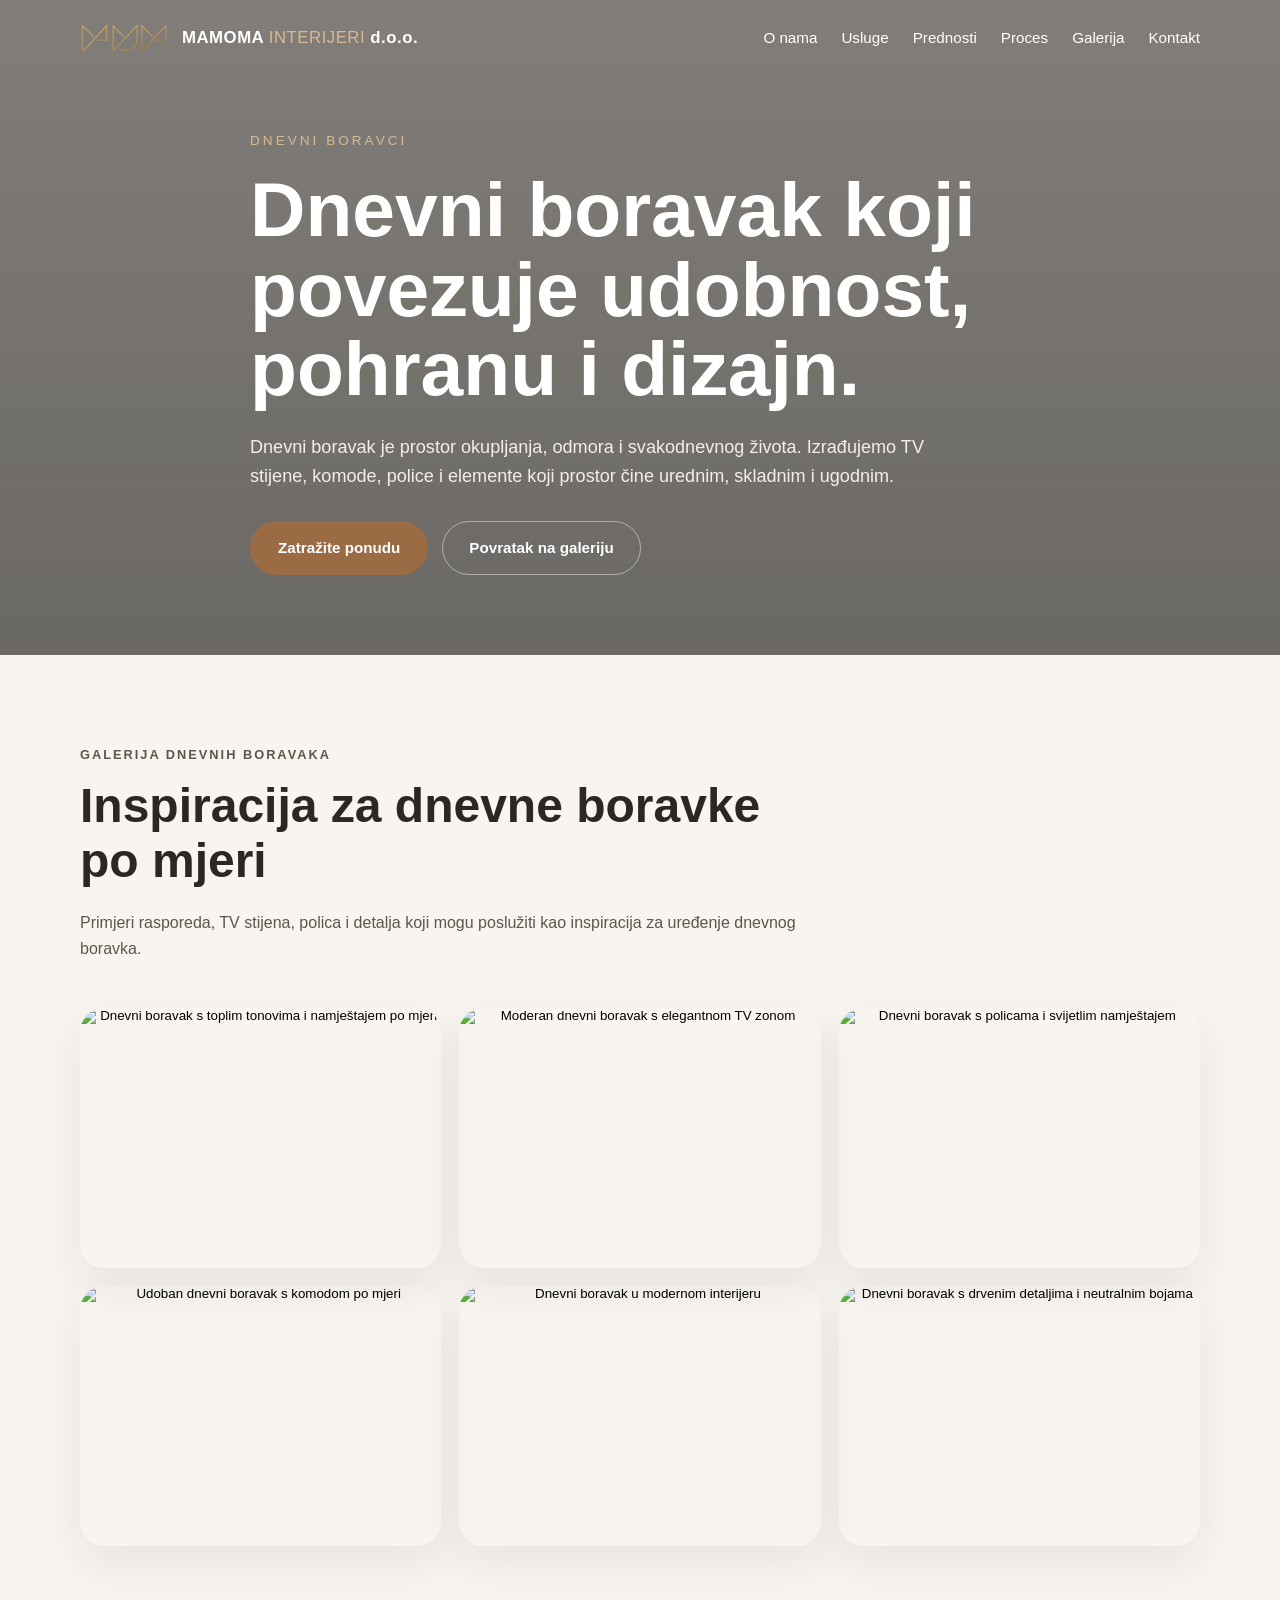
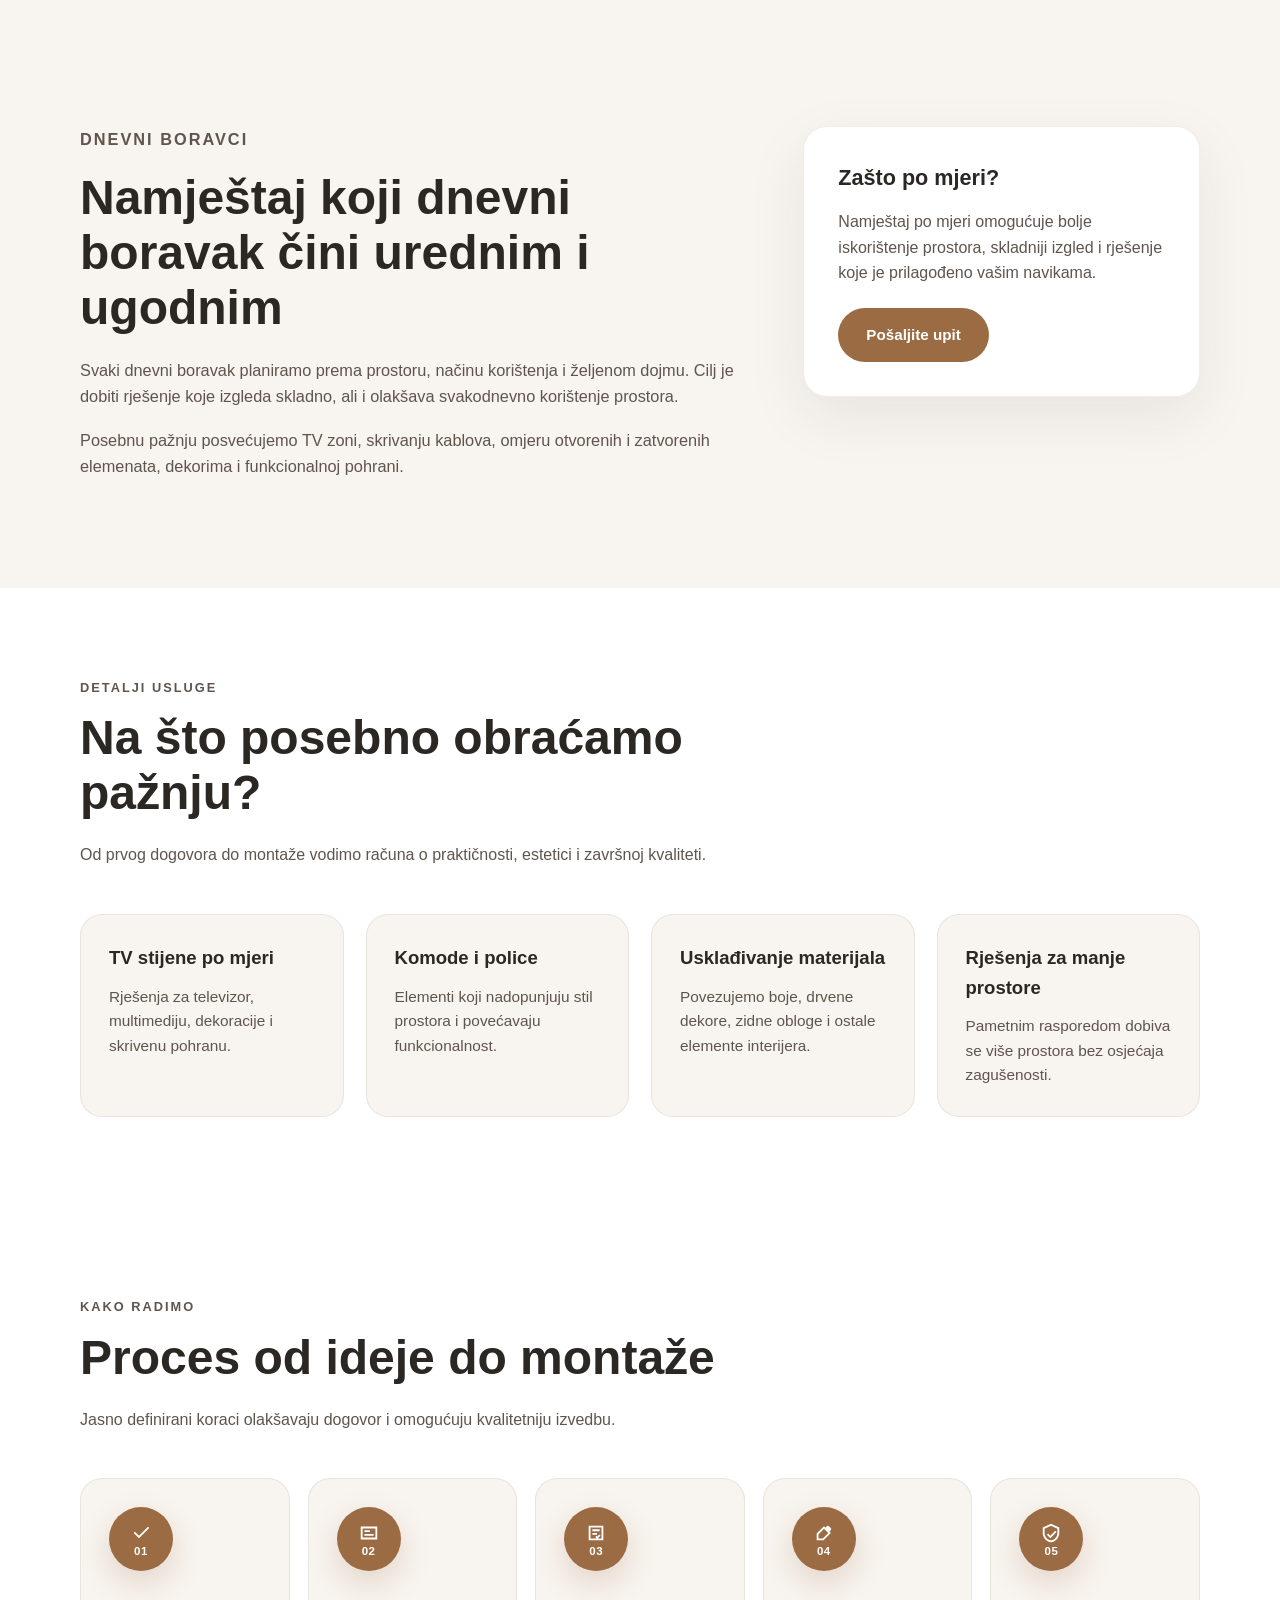
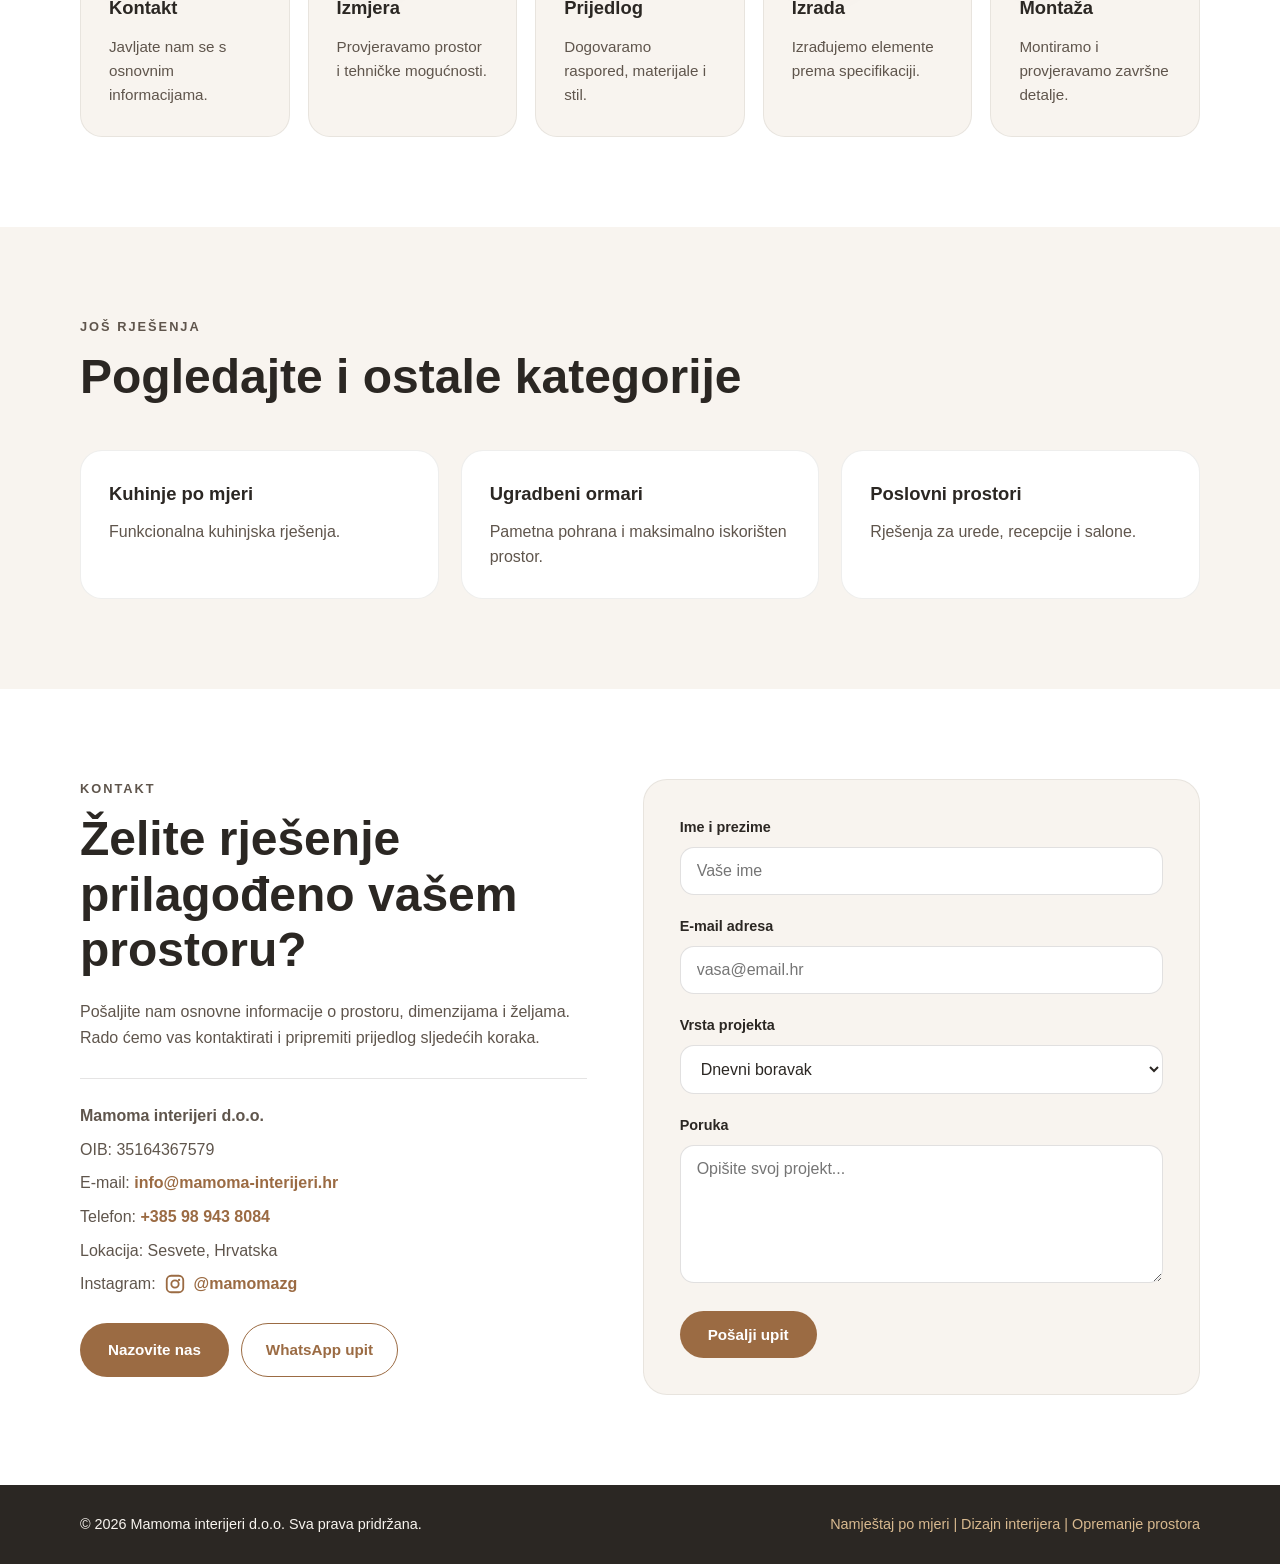
==== dnevni-boravci.html @ 80485657 "Add files via upload" ====
<!DOCTYPE html>
<html lang="hr">
<head>
    <meta charset="UTF-8">

    <!-- Responzivnost za mobitele, tablete i računala -->
    <meta name="viewport" content="width=device-width, initial-scale=1.0">

    <!-- Osnovni SEO -->
    <title>Dnevni boravci po mjeri | Mamoma interijeri d.o.o.</title>
    <meta name="description" content="TV stijene, komode, police i namještaj za dnevne boravke po mjeri. Funkcionalna i elegantna rješenja za dom.">
    <meta name="author" content="Mamoma interijeri d.o.o.">
    <meta name="robots" content="index, follow, max-image-preview:large">
    <meta name="theme-color" content="#2b2723">

    <!-- Canonical URL - zamijeni pravom domenom kada stranica bude online -->
    <link rel="canonical" href="https://www.mamoma-interijeri.hr/dnevni-boravci.html">

    <!-- Open Graph -->
    <meta property="og:locale" content="hr_HR">
    <meta property="og:type" content="website">
    <meta property="og:title" content="Dnevni boravci po mjeri | Mamoma interijeri d.o.o.">
    <meta property="og:description" content="TV stijene, komode, police i namještaj za dnevne boravke po mjeri. Funkcionalna i elegantna rješenja za dom.">
    <meta property="og:url" content="https://www.mamoma-interijeri.hr/dnevni-boravci.html">
    <meta property="og:site_name" content="Mamoma interijeri d.o.o.">
    <meta property="og:image" content="https://www.mamoma-interijeri.hr/images/mamoma-og-image.jpg">

    <!-- Twitter/X kartica -->
    <meta name="twitter:card" content="summary_large_image">
    <meta name="twitter:title" content="Dnevni boravci po mjeri | Mamoma interijeri d.o.o.">
    <meta name="twitter:description" content="TV stijene, komode, police i namještaj za dnevne boravke po mjeri. Funkcionalna i elegantna rješenja za dom.">
    <meta name="twitter:image" content="https://www.mamoma-interijeri.hr/images/mamoma-og-image.jpg">

    <!-- Ikone -->
    <link rel="icon" href="images/favicon.ico?v=3" sizes="any">
    <link rel="icon" type="image/png" sizes="32x32" href="images/favicon-32x32.png?v=3">
    <link rel="icon" type="image/png" sizes="16x16" href="images/favicon-16x16.png?v=3">
    <link rel="apple-touch-icon" sizes="180x180" href="images/apple-touch-icon.png?v=3">

    <!-- CSS -->
    <link rel="stylesheet" href="css/styles.css">

    <!-- Strukturirani podaci -->
    <script type="application/ld+json">
    {
        "@context": "https://schema.org",
        "@type": "HomeAndConstructionBusiness",
        "name": "Mamoma interijeri d.o.o.",
        "url": "https://www.mamoma-interijeri.hr/",
        "email": "info@mamoma-interijeri.hr",
        "telephone": "+385989438084",
        "sameAs": [
            "https://www.instagram.com/mamomazg/"
        ]
    }
    </script>
</head>

<body>

    <!-- HEADER / NAVIGACIJA -->
    <header class="site-header">
        <div class="container header-container">

            <!-- Logo tvrtke -->
            <a href="index.html" class="logo" aria-label="Mamoma interijeri d.o.o. - početna stranica">
                <img src="images/mamoma-symbol.png" alt="" class="logo-symbol">

                <span class="logo-text">
                    MAMOMA <strong>INTERIJERI</strong> <span class="logo-company-type">d.o.o.</span>
                </span>
            </a>

            <!-- Gumb za mobilni meni -->
            <button class="menu-toggle" type="button" aria-label="Otvori navigacijski meni" aria-expanded="false">
                <span></span>
                <span></span>
                <span></span>
            </button>

            <!-- Glavna navigacija -->
            <nav class="main-nav" aria-label="Glavna navigacija">
                <ul>
                    <li><a href="index.html#o-nama">O nama</a></li>
                    <li><a href="index.html#usluge">Usluge</a></li>
                    <li><a href="index.html#prednosti">Prednosti</a></li>
                    <li><a href="index.html#proces">Proces</a></li>
                    <li><a href="index.html#galerija">Galerija</a></li>
                    <li><a href="index.html#kontakt">Kontakt</a></li>
                </ul>

                <a href="index.html#kontakt" class="mobile-menu-cta">Zatražite ponudu</a>
            </nav>

        </div>
    </header>

    <!-- GLAVNI SADRŽAJ -->
    <main>

        <!-- HERO PODSTRANICE -->
        <section class="subpage-hero" style="--subpage-image: url('https://images.unsplash.com/photo-1600210492486-724fe5c67fb0?auto=format&fit=crop&w=1600&q=80');">
            <div class="container subpage-hero-content">
                <p class="hero-subtitle">Dnevni boravci</p>

                <h1>Dnevni boravak koji povezuje udobnost, pohranu i dizajn.</h1>

                <p>
                    Dnevni boravak je prostor okupljanja, odmora i svakodnevnog života. Izrađujemo TV stijene, komode, police i elemente koji prostor čine urednim, skladnim i ugodnim.
                </p>

                <div class="hero-actions">
                    <a href="#kontakt" class="btn-primary">Zatražite ponudu</a>
                    <a href="index.html#galerija" class="btn-secondary">Povratak na galeriju</a>
                </div>
            </div>
        </section>

        <!-- GALERIJA -->
        <section class="project-gallery section-padding">
            <div class="container">

                <div class="section-heading">
                    <p class="section-label">Galerija dnevnih boravaka</p>

                    <h2>Inspiracija za dnevne boravke po mjeri</h2>

                    <p>
                        Primjeri rasporeda, TV stijena, polica i detalja koji mogu poslužiti kao inspiracija za uređenje dnevnog boravka.
                    </p>
                </div>

                <div class="project-gallery-grid">

                    <button class="project-gallery-item" type="button" data-gallery-index="0" aria-label="Otvori sliku 1">
                        <img 
                            src="https://images.unsplash.com/photo-1600210492486-724fe5c67fb0?auto=format&fit=crop&w=900&q=80" 
                            alt="Dnevni boravak s toplim tonovima i namještajem po mjeri"
                            loading="lazy"
                        >
                    </button>
                    <button class="project-gallery-item" type="button" data-gallery-index="1" aria-label="Otvori sliku 2">
                        <img 
                            src="https://images.unsplash.com/photo-1616486338812-3dadae4b4ace?auto=format&fit=crop&w=900&q=80" 
                            alt="Moderan dnevni boravak s elegantnom TV zonom"
                            loading="lazy"
                        >
                    </button>
                    <button class="project-gallery-item" type="button" data-gallery-index="2" aria-label="Otvori sliku 3">
                        <img 
                            src="https://images.unsplash.com/photo-1618221195710-dd6b41faaea6?auto=format&fit=crop&w=900&q=80" 
                            alt="Dnevni boravak s policama i svijetlim namještajem"
                            loading="lazy"
                        >
                    </button>
                    <button class="project-gallery-item" type="button" data-gallery-index="3" aria-label="Otvori sliku 4">
                        <img 
                            src="https://images.unsplash.com/photo-1616137466211-f939a420be84?auto=format&fit=crop&w=900&q=80" 
                            alt="Udoban dnevni boravak s komodom po mjeri"
                            loading="lazy"
                        >
                    </button>
                    <button class="project-gallery-item" type="button" data-gallery-index="4" aria-label="Otvori sliku 5">
                        <img 
                            src="https://images.unsplash.com/photo-1600566753190-17f0baa2a6c3?auto=format&fit=crop&w=900&q=80" 
                            alt="Dnevni boravak u modernom interijeru"
                            loading="lazy"
                        >
                    </button>
                    <button class="project-gallery-item" type="button" data-gallery-index="5" aria-label="Otvori sliku 6">
                        <img 
                            src="https://images.unsplash.com/photo-1600607687920-4e2a09cf159d?auto=format&fit=crop&w=900&q=80" 
                            alt="Dnevni boravak s drvenim detaljima i neutralnim bojama"
                            loading="lazy"
                        >
                    </button>

                </div>

            </div>
        </section>

        <!-- LIGHTBOX ZA GALERIJU -->
        <div class="gallery-lightbox" aria-hidden="true">
            <button class="gallery-lightbox-close" type="button" aria-label="Zatvori galeriju">
                &times;
            </button>

            <button class="gallery-lightbox-nav gallery-lightbox-prev" type="button" aria-label="Prethodna slika">
                &#10094;
            </button>

            <div class="gallery-lightbox-content">
                <img src="" alt="" class="gallery-lightbox-image">
                <p class="gallery-lightbox-caption"></p>
            </div>

            <button class="gallery-lightbox-nav gallery-lightbox-next" type="button" aria-label="Sljedeća slika">
                &#10095;
            </button>
        </div>

        <!-- UVOD I GLAVNE PREDNOSTI -->
        <section class="subpage-content section-padding">
            <div class="container subpage-layout">

                <div class="subpage-main-text">
                    <p class="section-label">Dnevni boravci</p>

                    <h2>Namještaj koji dnevni boravak čini urednim i ugodnim</h2>

                    <p>
                        Svaki dnevni boravak planiramo prema prostoru, načinu korištenja i željenom dojmu. Cilj je dobiti rješenje koje izgleda skladno, ali i olakšava svakodnevno korištenje prostora.
                    </p>

                    <p>
                        Posebnu pažnju posvećujemo TV zoni, skrivanju kablova, omjeru otvorenih i zatvorenih elemenata, dekorima i funkcionalnoj pohrani.
                    </p>
                </div>

                <aside class="subpage-side-card">
                    <h3>Zašto po mjeri?</h3>

                    <p>
                        Namještaj po mjeri omogućuje bolje iskorištenje prostora,
                        skladniji izgled i rješenje koje je prilagođeno vašim navikama.
                    </p>

                    <a href="#kontakt" class="btn-primary">Pošaljite upit</a>
                </aside>

            </div>
        </section>

        <!-- DETALJI USLUGE -->
        <section class="subpage-features section-padding">
            <div class="container">

                <div class="section-heading">
                    <p class="section-label">Detalji usluge</p>

                    <h2>Na što posebno obraćamo pažnju?</h2>

                    <p>
                        Od prvog dogovora do montaže vodimo računa o praktičnosti,
                        estetici i završnoj kvaliteti.
                    </p>
                </div>

                <div class="subpage-feature-grid">

                    <article class="subpage-feature-card">
                        <h3>TV stijene po mjeri</h3>
                        <p>Rješenja za televizor, multimediju, dekoracije i skrivenu pohranu.</p>
                    </article>
                    <article class="subpage-feature-card">
                        <h3>Komode i police</h3>
                        <p>Elementi koji nadopunjuju stil prostora i povećavaju funkcionalnost.</p>
                    </article>
                    <article class="subpage-feature-card">
                        <h3>Usklađivanje materijala</h3>
                        <p>Povezujemo boje, drvene dekore, zidne obloge i ostale elemente interijera.</p>
                    </article>
                    <article class="subpage-feature-card">
                        <h3>Rješenja za manje prostore</h3>
                        <p>Pametnim rasporedom dobiva se više prostora bez osjećaja zagušenosti.</p>
                    </article>

                </div>

            </div>
        </section>


        <!-- PROCES -->
        <section class="process section-padding">
            <div class="container">

                <div class="section-heading">
                    <p class="section-label">Kako radimo</p>

                    <h2>Proces od ideje do montaže</h2>

                    <p>
                        Jasno definirani koraci olakšavaju dogovor i omogućuju
                        kvalitetniju izvedbu.
                    </p>
                </div>

                <div class="process-grid">

                    <article class="process-step">
                        <span class="process-number">
                            <svg class="process-icon" viewBox="0 0 24 24" aria-hidden="true">
                                <path d="M21 6.5 9.8 17.7 4 11.9l1.4-1.4 4.4 4.4L19.6 5.1 21 6.5Z"></path>
                            </svg>
                            <small>01</small>
                        </span>

                        <h3>Kontakt</h3>
                        <p>Javljate nam se s osnovnim informacijama.</p>
                    </article>

                    <article class="process-step">
                        <span class="process-number">
                            <svg class="process-icon" viewBox="0 0 24 24" aria-hidden="true">
                                <path d="M3 5h18v14H3V5Zm2 2v10h14V7H5Zm2 2h6v2H7V9Zm0 4h10v2H7v-2Z"></path>
                            </svg>
                            <small>02</small>
                        </span>

                        <h3>Izmjera</h3>
                        <p>Provjeravamo prostor i tehničke mogućnosti.</p>
                    </article>

                    <article class="process-step">
                        <span class="process-number">
                            <svg class="process-icon" viewBox="0 0 24 24" aria-hidden="true">
                                <path d="M4 4h16v16H4V4Zm2 2v12h12V6H6Zm2 2h8v2H8V8Zm0 4h5v2H8v-2Zm7.5 1.5 1.4 1.4-3.6 3.6-2.1-2.1 1.4-1.4.7.7 2.2-2.2Z"></path>
                            </svg>
                            <small>03</small>
                        </span>

                        <h3>Prijedlog</h3>
                        <p>Dogovaramo raspored, materijale i stil.</p>
                    </article>

                    <article class="process-step">
                        <span class="process-number">
                            <svg class="process-icon" viewBox="0 0 24 24" aria-hidden="true">
                                <path d="M4 20v-7.5l8-8 7.5 7.5-8 8H4Zm2-2h4.7l6-6L12 7.3l-6 6V18Zm11.7-7.3L13.3 6.3l1.5-1.5a2 2 0 0 1 2.8 0l1.6 1.6a2 2 0 0 1 0 2.8l-1.5 1.5Z"></path>
                            </svg>
                            <small>04</small>
                        </span>

                        <h3>Izrada</h3>
                        <p>Izrađujemo elemente prema specifikaciji.</p>
                    </article>

                    <article class="process-step">
                        <span class="process-number">
                            <svg class="process-icon" viewBox="0 0 24 24" aria-hidden="true">
                                <path d="M12 2 3 6v6c0 5 3.8 9.7 9 10 5.2-.3 9-5 9-10V6l-9-4Zm0 2.2L19 7.3V12c0 4-2.8 7.4-7 7.9-4.2-.5-7-3.9-7-7.9V7.3l7-3.1Zm4.6 5.4 1.4 1.4-6.7 6.7-3.8-3.8 1.4-1.4 2.4 2.4 5.3-5.3Z"></path>
                            </svg>
                            <small>05</small>
                        </span>

                        <h3>Montaža</h3>
                        <p>Montiramo i provjeravamo završne detalje.</p>
                    </article>

                </div>

            </div>
        </section>


        <!-- POVEZANE STRANICE -->
        <section class="related-pages section-padding">
            <div class="container">

                <div class="section-heading">
                    <p class="section-label">Još rješenja</p>
                    <h2>Pogledajte i ostale kategorije</h2>
                </div>

                <div class="related-grid">

                    <a href="kuhinje-po-mjeri.html" class="related-card">
                        <span>Kuhinje po mjeri</span>
                        <p>Funkcionalna kuhinjska rješenja.</p>
                    </a>
                    <a href="ugradbeni-ormari.html" class="related-card">
                        <span>Ugradbeni ormari</span>
                        <p>Pametna pohrana i maksimalno iskorišten prostor.</p>
                    </a>
                    <a href="poslovni-prostori.html" class="related-card">
                        <span>Poslovni prostori</span>
                        <p>Rješenja za urede, recepcije i salone.</p>
                    </a>

                </div>

            </div>
        </section>


        <!-- KONTAKT -->
        <section id="kontakt" class="contact section-padding">
            <div class="container contact-grid">

                <div class="contact-info">
                    <p class="section-label">Kontakt</p>

                    <h2>Želite rješenje prilagođeno vašem prostoru?</h2>

                    <p>
                        Pošaljite nam osnovne informacije o prostoru, dimenzijama i željama.
                        Rado ćemo vas kontaktirati i pripremiti prijedlog sljedećih koraka.
                    </p>

                    <div class="contact-details">
                        <p><strong>Mamoma interijeri d.o.o.</strong></p>
                        <p>OIB: 35164367579</p>
                        <p>E-mail: <a href="mailto:info@mamoma-interijeri.hr">info@mamoma-interijeri.hr</a></p>
                        <p>Telefon: <a href="tel:+385989438084">+385 98 943 8084</a></p>
                        <p>Lokacija: Sesvete, Hrvatska</p>

                        <p class="instagram-contact">
                            <span>Instagram:</span>

                            <a 
                                href="https://www.instagram.com/mamomazg/" 
                                target="_blank" 
                                rel="noopener noreferrer me" 
                                aria-label="Instagram profil Mamoma interijeri"
                            >
                                <svg class="instagram-icon" viewBox="0 0 24 24" aria-hidden="true">
                                    <path d="M7.75 2h8.5A5.76 5.76 0 0 1 22 7.75v8.5A5.76 5.76 0 0 1 16.25 22h-8.5A5.76 5.76 0 0 1 2 16.25v-8.5A5.76 5.76 0 0 1 7.75 2Zm0 2A3.76 3.76 0 0 0 4 7.75v8.5A3.76 3.76 0 0 0 7.75 20h8.5A3.76 3.76 0 0 0 20 16.25v-8.5A3.76 3.76 0 0 0 16.25 4h-8.5Zm8.75 2.25a1.25 1.25 0 1 1 0 2.5 1.25 1.25 0 0 1 0-2.5ZM12 7a5 5 0 1 1 0 10 5 5 0 0 1 0-10Zm0 2a3 3 0 1 0 0 6 3 3 0 0 0 0-6Z"></path>
                                </svg>

                                <span>@mamomazg</span>
                            </a>
                        </p>
                    </div>

                    <div class="contact-actions">
                        <a href="tel:+385989438084" class="btn-primary">Nazovite nas</a>

                        <a href="https://wa.me/385989438084" class="btn-outline" target="_blank" rel="noopener noreferrer">
                            WhatsApp upit
                        </a>
                    </div>
                </div>

                <!-- Kontakt forma -->
                <form class="contact-form" action="#" method="post">

                    <div class="form-group">
                        <label for="name">Ime i prezime</label>
                        <input type="text" id="name" name="name" placeholder="Vaše ime" required>
                    </div>

                    <div class="form-group">
                        <label for="email">E-mail adresa</label>
                        <input type="email" id="email" name="email" placeholder="vasa@email.hr" required>
                    </div>

                    <div class="form-group">
                        <label for="project-type">Vrsta projekta</label>
                        <select id="project-type" name="project-type" required>
                            <option value="">Odaberite vrstu projekta</option> <option value="kuhinja">Kuhinja po mjeri</option> <option value="dnevni-boravak" selected>Dnevni boravak</option> <option value="ormari">Ugradbeni ormari</option> <option value="poslovni-prostor">Poslovni prostor</option> <option value="3d-dizajn">3D dizajn interijera</option> <option value="opremanje">Kompletno opremanje prostora</option> <option value="ostalo">Ostalo</option>
                        </select>
                    </div>

                    <div class="form-group">
                        <label for="message">Poruka</label>
                        <textarea id="message" name="message" rows="6" placeholder="Opišite svoj projekt..." required></textarea>
                    </div>

                    <button type="submit" class="btn-primary">Pošalji upit</button>

                </form>

            </div>
        </section>

    </main>

    <!-- FOOTER -->
    <footer class="site-footer">
        <div class="container footer-container">
            <p>&copy; 2026 Mamoma interijeri d.o.o. Sva prava pridržana.</p>
            <p>Namještaj po mjeri | Dizajn interijera | Opremanje prostora</p>
        </div>
    </footer>

    <!-- Fiksni mobilni gumb za brzi poziv -->
    <a href="tel:+385989438084" class="mobile-floating-call">
        Nazovite nas
    </a>


    <!-- Skripta za navigaciju, header, floating gumb i galeriju -->
    <script>
        const header = document.querySelector('.site-header');
        const menuToggle = document.querySelector('.menu-toggle');
        const mainNav = document.querySelector('.main-nav');
        const navLinks = document.querySelectorAll('.main-nav a');
        const floatingCall = document.querySelector('.mobile-floating-call');

        function toggleHeaderBackground() {
            if (window.scrollY > 60 || mainNav.classList.contains('is-open')) {
                header.classList.add('scrolled');
            } else {
                header.classList.remove('scrolled');
            }
        }

        function toggleFloatingCall() {
            if (!floatingCall) return;

            if (window.scrollY > 420) {
                floatingCall.classList.add('is-visible');
            } else {
                floatingCall.classList.remove('is-visible');
            }
        }

        menuToggle.addEventListener('click', function () {
            const isOpen = mainNav.classList.toggle('is-open');

            menuToggle.classList.toggle('is-active', isOpen);
            menuToggle.setAttribute('aria-expanded', isOpen);

            document.body.classList.toggle('menu-open', isOpen);

            if (isOpen) {
                header.classList.add('scrolled');
            } else {
                toggleHeaderBackground();
            }
        });

        navLinks.forEach(function (link) {
            link.addEventListener('click', function () {
                mainNav.classList.remove('is-open');
                menuToggle.classList.remove('is-active');
                menuToggle.setAttribute('aria-expanded', 'false');
                document.body.classList.remove('menu-open');
                toggleHeaderBackground();
            });
        });

        window.addEventListener('scroll', function () {
            toggleHeaderBackground();
            toggleFloatingCall();
        });

        window.addEventListener('load', function () {
            toggleHeaderBackground();
            toggleFloatingCall();
        });

        /* Lightbox galerija */
        const galleryItems = document.querySelectorAll('.project-gallery-item');
        const galleryLightbox = document.querySelector('.gallery-lightbox');
        const galleryLightboxImage = document.querySelector('.gallery-lightbox-image');
        const galleryLightboxCaption = document.querySelector('.gallery-lightbox-caption');
        const galleryLightboxClose = document.querySelector('.gallery-lightbox-close');
        const galleryLightboxPrev = document.querySelector('.gallery-lightbox-prev');
        const galleryLightboxNext = document.querySelector('.gallery-lightbox-next');

        let currentGalleryIndex = 0;

        const galleryImages = Array.from(galleryItems).map(function (item) {
            const image = item.querySelector('img');

            return {
                src: image.src,
                alt: image.alt
            };
        });

        function openGalleryLightbox(index) {
            if (!galleryLightbox || !galleryImages.length) return;

            currentGalleryIndex = index;
            updateGalleryLightbox();

            galleryLightbox.classList.add('is-open');
            galleryLightbox.setAttribute('aria-hidden', 'false');
            document.body.classList.add('lightbox-open');
        }

        function closeGalleryLightbox() {
            if (!galleryLightbox) return;

            galleryLightbox.classList.remove('is-open');
            galleryLightbox.setAttribute('aria-hidden', 'true');
            document.body.classList.remove('lightbox-open');
        }

        function updateGalleryLightbox() {
            const currentImage = galleryImages[currentGalleryIndex];

            galleryLightboxImage.src = currentImage.src;
            galleryLightboxImage.alt = currentImage.alt;
            galleryLightboxCaption.textContent = currentImage.alt;
        }

        function showPreviousGalleryImage() {
            currentGalleryIndex = currentGalleryIndex - 1;

            if (currentGalleryIndex < 0) {
                currentGalleryIndex = galleryImages.length - 1;
            }

            updateGalleryLightbox();
        }

        function showNextGalleryImage() {
            currentGalleryIndex = currentGalleryIndex + 1;

            if (currentGalleryIndex >= galleryImages.length) {
                currentGalleryIndex = 0;
            }

            updateGalleryLightbox();
        }

        galleryItems.forEach(function (item, index) {
            item.addEventListener('click', function () {
                openGalleryLightbox(index);
            });
        });

        if (galleryLightboxClose) {
            galleryLightboxClose.addEventListener('click', closeGalleryLightbox);
        }

        if (galleryLightboxPrev) {
            galleryLightboxPrev.addEventListener('click', showPreviousGalleryImage);
        }

        if (galleryLightboxNext) {
            galleryLightboxNext.addEventListener('click', showNextGalleryImage);
        }

        if (galleryLightbox) {
            galleryLightbox.addEventListener('click', function (event) {
                if (event.target === galleryLightbox) {
                    closeGalleryLightbox();
                }
            });
        }

        document.addEventListener('keydown', function (event) {
            if (!galleryLightbox || !galleryLightbox.classList.contains('is-open')) return;

            if (event.key === 'Escape') {
                closeGalleryLightbox();
            }

            if (event.key === 'ArrowLeft') {
                showPreviousGalleryImage();
            }

            if (event.key === 'ArrowRight') {
                showNextGalleryImage();
            }
        });
    </script>

</body>
</html>
---- css/styles.css ----
/* =========================================================
   MAMOMA INTERIJERI - GLAVNI CSS

   Sadržaj:
   01. CSS varijable
   02. Reset i osnovne postavke
   03. Utility klase
   04. Header, logo i navigacija
   05. Hero sekcija
   06. O nama
   07. Usluge
   08. CTA sekcija
   09. Prednosti
   10. Proces rada
   11. Vrste prostora
   12. Specijalizacije
   13. Galerija
   14. Česta pitanja
   15. Kontakt
   16. Premium hover detalj za kartice
   17. Footer
   18. Mobilni floating gumb
   19. Responzivnost
   ========================================================= */


/* =========================================================
   01. CSS VARIJABLE
   ========================================================= */

:root {
    --color-dark: #2b2723;
    --color-dark-menu: #111722;
    --color-bg: #f8f4ef;
    --color-white: #ffffff;
    --color-text-muted: #5f554c;
    --color-gold: #9b6b43;
    --color-gold-light: #d8b98f;
    --color-gold-dark: #7b5131;

    --shadow-soft: 0 20px 60px rgba(43, 39, 35, 0.08);
    --shadow-card: 0 24px 60px rgba(43, 39, 35, 0.12);

    --radius-small: 14px;
    --radius-medium: 22px;
    --radius-large: 24px;
    --container-width: 1120px;
}


/* =========================================================
   02. RESET I OSNOVNE POSTAVKE
   ========================================================= */

* {
    margin: 0;
    padding: 0;
    box-sizing: border-box;
}

html {
    scroll-behavior: smooth;
}

body {
    font-family: Arial, Helvetica, sans-serif;
    color: var(--color-dark);
    background-color: var(--color-bg);
    line-height: 1.6;
}

img,
svg {
    max-width: 100%;
}


/* =========================================================
   03. UTILITY KLASE
   ========================================================= */

.container {
    width: min(var(--container-width), 90%);
    margin: 0 auto;
}

.section-padding {
    padding: 90px 0;
}

.section-label {
    color: var(--color-gold);
    text-transform: uppercase;
    letter-spacing: 2px;
    font-size: 0.8rem;
    font-weight: 700;
    margin-bottom: 12px;
}

.section-heading {
    max-width: 720px;
    margin-bottom: 46px;
}

.section-heading h2,
.about h2,
.contact-info h2 {
    font-size: clamp(2rem, 4vw, 3rem);
    line-height: 1.15;
    margin-bottom: 22px;
    color: var(--color-dark);
}

.section-heading p {
    color: var(--color-text-muted);
}

.btn-primary {
    display: inline-block;
    border: none;
    cursor: pointer;
    text-decoration: none;
    background-color: var(--color-gold);
    color: var(--color-white);
    padding: 15px 28px;
    border-radius: 999px;
    font-size: 0.95rem;
    font-weight: 700;
    transition: all 0.3s ease;
}

.btn-primary:hover {
    background-color: var(--color-gold-dark);
    transform: translateY(-2px);
}

.btn-secondary {
    display: inline-block;
    text-decoration: none;
    color: var(--color-white);
    padding: 14px 26px;
    border-radius: 999px;
    border: 1px solid rgba(255, 255, 255, 0.45);
    font-size: 0.95rem;
    font-weight: 700;
    transition: all 0.3s ease;
}

.btn-secondary:hover {
    background-color: rgba(255, 255, 255, 0.12);
    transform: translateY(-2px);
}

.btn-outline {
    display: inline-block;
    text-decoration: none;
    color: var(--color-gold);
    padding: 14px 24px;
    border-radius: 999px;
    border: 1px solid var(--color-gold);
    font-size: 0.95rem;
    font-weight: 700;
    transition: all 0.3s ease;
}

.btn-outline:hover {
    background-color: var(--color-gold);
    color: var(--color-white);
}


/* =========================================================
   04. HEADER, LOGO I NAVIGACIJA
   ========================================================= */

.site-header {
    position: fixed;
    top: 0;
    left: 0;
    width: 100%;
    z-index: 1000;
    background-color: transparent;
    border-bottom: 1px solid transparent;
    transition: background-color 0.35s ease, box-shadow 0.35s ease, border-color 0.35s ease;
}

.site-header.scrolled {
    background-color: rgba(248, 244, 239, 0.96);
    backdrop-filter: blur(12px);
    border-bottom: 1px solid rgba(43, 39, 35, 0.08);
    box-shadow: 0 12px 35px rgba(43, 39, 35, 0.08);
}

.header-container {
    min-height: 76px;
    display: flex;
    align-items: center;
    justify-content: space-between;
    gap: 30px;
}

/* Logo */
.logo {
    display: inline-flex;
    align-items: center;
    gap: 14px;
    color: var(--color-white);
    text-decoration: none;
    white-space: nowrap;
    transition: color 0.3s ease;
}

.logo-symbol {
    width: 88px;
    height: auto;
    display: block;
    flex-shrink: 0;
}

.logo-text {
    font-size: 1.05rem;
    font-weight: 800;
    letter-spacing: 0.5px;
    color: var(--color-white);
    line-height: 1;
    transition: color 0.3s ease;
}

.logo-text strong {
    color: var(--color-gold-light);
    font-weight: 500;
}

.site-header.scrolled .logo-text {
    color: var(--color-dark);
}

.site-header.scrolled .logo-text strong {
    color: var(--color-gold);
}

/* Desktop navigacija */
.main-nav {
    display: flex;
    align-items: center;
    gap: 26px;
}

.main-nav ul {
    list-style: none;
    display: flex;
    align-items: center;
    gap: 24px;
}

.main-nav a {
    color: var(--color-white);
    text-decoration: none;
    font-size: 0.95rem;
    font-weight: 500;
    transition: color 0.3s ease;
}

.main-nav a:hover {
    color: var(--color-gold-light);
}

.site-header.scrolled .main-nav a {
    color: var(--color-dark);
}

.site-header.scrolled .main-nav a:hover {
    color: var(--color-gold);
}

/* CTA gumb u mobilnom meniju - skriven na desktopu */
.mobile-menu-cta {
    display: none;
}

/* Hamburger gumb */
.menu-toggle {
    display: none;
    width: 44px;
    height: 44px;
    border: none;
    background: transparent;
    cursor: pointer;
    position: relative;
    z-index: 1100;
    padding: 0;
}

.menu-toggle span {
    display: block;
    width: 26px;
    height: 2px;
    background-color: var(--color-white);
    margin: 6px auto;
    border-radius: 999px;
    transition: transform 0.3s ease, opacity 0.3s ease, background-color 0.3s ease;
}

.site-header.scrolled .menu-toggle span {
    background-color: var(--color-dark);
}

.menu-toggle.is-active span:nth-child(1) {
    transform: translateY(8px) rotate(45deg);
}

.menu-toggle.is-active span:nth-child(2) {
    opacity: 0;
}

.menu-toggle.is-active span:nth-child(3) {
    transform: translateY(-8px) rotate(-45deg);
}


/* =========================================================
   05. HERO SEKCIJA
   ========================================================= */

.hero {
    min-height: 85vh;
    background-image:
        linear-gradient(rgba(20, 18, 15, 0.45), rgba(20, 18, 15, 0.55)),
        url("https://images.unsplash.com/photo-1600607687939-ce8a6c25118c?auto=format&fit=crop&w=1800&q=80");
    background-size: cover;
    background-position: center;
    display: flex;
    align-items: center;
}

.hero-overlay {
    width: 100%;
}

.hero-content {
    max-width: 720px;
    color: var(--color-white);
    padding-top: 90px; /* prostor zbog fiksnog headera */
}

.hero-subtitle {
    text-transform: uppercase;
    letter-spacing: 3px;
    font-size: 0.85rem;
    color: var(--color-gold-light);
    margin-bottom: 18px;
}

.hero h1 {
    font-size: clamp(2.6rem, 6vw, 5.2rem);
    line-height: 1.05;
    margin-bottom: 24px;
    font-weight: 700;
}

.hero-text {
    font-size: 1.15rem;
    max-width: 610px;
    margin-bottom: 34px;
    color: #f4eee7;
}

.hero-actions {
    display: flex;
    align-items: center;
    gap: 14px;
    flex-wrap: wrap;
}

.hero-badges {
    display: flex;
    flex-wrap: wrap;
    gap: 12px;
    margin-top: 24px;
}

.hero-badges span {
    padding: 8px 14px;
    border: 1px solid rgba(255, 255, 255, 0.28);
    border-radius: 999px;
    color: var(--color-white);
    font-size: 0.9rem;
    background-color: rgba(255, 255, 255, 0.08);
    backdrop-filter: blur(8px);
}


/* =========================================================
   06. O NAMA
   ========================================================= */

.about {
    background-color: var(--color-bg);
}

.about-grid {
    display: grid;
    grid-template-columns: 1.5fr 1fr;
    gap: 50px;
    align-items: center;
}

.about-text p:last-child {
    color: var(--color-text-muted);
    font-size: 1.02rem;
}

.about-card {
    background-color: var(--color-white);
    padding: 38px;
    border-radius: var(--radius-large);
    box-shadow: var(--shadow-soft);
    border: 1px solid rgba(155, 107, 67, 0.12);
}

.about-card h3 {
    font-size: 1.5rem;
    margin-bottom: 16px;
    color: var(--color-dark);
}

.about-card p {
    color: var(--color-text-muted);
}


/* =========================================================
   07. USLUGE
   ========================================================= */

.services {
    background-color: var(--color-white);
}

.services-grid {
    display: grid;
    grid-template-columns: repeat(3, 1fr);
    gap: 26px;
}

.service-card {
    background-color: var(--color-bg);
    padding: 34px;
    border-radius: var(--radius-large);
    border: 1px solid rgba(43, 39, 35, 0.08);
    transition: all 0.3s ease;
}

.service-card:hover {
    transform: translateY(-8px);
    box-shadow: var(--shadow-card);
}

.service-icon {
    width: 54px;
    height: 54px;
    border-radius: 50%;
    background-color: var(--color-dark);
    color: var(--color-white);
    display: flex;
    align-items: center;
    justify-content: center;
    font-weight: 700;
    margin-bottom: 24px;
}

.service-card h3 {
    font-size: 1.35rem;
    margin-bottom: 14px;
    color: var(--color-dark);
}

.service-card p {
    color: var(--color-text-muted);
}


/* =========================================================
   08. CTA SEKCIJA
   ========================================================= */

.cta-section {
    background-color: var(--color-dark);
    color: var(--color-white);
    padding: 70px 0;
}

.cta-container {
    display: flex;
    align-items: center;
    justify-content: space-between;
    gap: 40px;
}

.cta-container h2 {
    font-size: clamp(1.9rem, 4vw, 3rem);
    line-height: 1.15;
    margin-bottom: 18px;
    color: var(--color-white);
}

.cta-container p {
    max-width: 720px;
    color: #e8ded2;
}

.cta-container .section-label {
    color: var(--color-gold-light);
}


/* =========================================================
   09. PREDNOSTI
   ========================================================= */

.features {
    background-color: var(--color-bg);
}

.features-grid {
    display: grid;
    grid-template-columns: repeat(3, 1fr);
    gap: 24px;
}

.feature-card {
    background-color: var(--color-white);
    padding: 30px;
    border-radius: var(--radius-medium);
    border: 1px solid rgba(43, 39, 35, 0.08);
    box-shadow: 0 18px 45px rgba(43, 39, 35, 0.06);
}

.feature-card h3 {
    font-size: 1.25rem;
    margin-bottom: 12px;
    color: var(--color-dark);
}

.feature-card p {
    color: var(--color-text-muted);
}


/* =========================================================
   10. PROCES RADA
   ========================================================= */

.process {
    background-color: var(--color-white);
}

.process-grid {
    display: grid;
    grid-template-columns: repeat(5, 1fr);
    gap: 18px;
}

.process-step {
    background-color: var(--color-bg);
    padding: 28px;
    border-radius: var(--radius-medium);
    border: 1px solid rgba(43, 39, 35, 0.08);
}

.process-number {
    display: inline-flex;
    width: 64px;
    height: 64px;
    align-items: center;
    justify-content: center;
    flex-direction: column;
    gap: 2px;
    background-color: var(--color-gold);
    color: var(--color-white);
    border-radius: 50%;
    font-weight: 700;
    margin-bottom: 20px;
    box-shadow: 0 12px 30px rgba(155, 107, 67, 0.22);
}

.process-number small {
    font-size: 0.72rem;
    line-height: 1;
    letter-spacing: 0.5px;
}

.process-icon {
    width: 22px;
    height: 22px;
    fill: currentColor;
    display: block;
}

.process-step h3 {
    font-size: 1.15rem;
    margin-top: 2px;
    margin-bottom: 12px;
    color: var(--color-dark);
}

.process-step p {
    color: var(--color-text-muted);
    font-size: 0.95rem;
}


/* =========================================================
   11. VRSTE PROSTORA
   ========================================================= */

.spaces {
    background-color: var(--color-bg);
}

.spaces-grid {
    display: grid;
    grid-template-columns: repeat(3, 1fr);
    gap: 24px;
}

.space-card {
    min-height: 230px;
    background-color: var(--color-white);
    padding: 32px;
    border-radius: var(--radius-large);
    border: 1px solid rgba(43, 39, 35, 0.08);
    transition: all 0.3s ease;
}

.space-card:hover {
    transform: translateY(-6px);
    box-shadow: 0 22px 55px rgba(43, 39, 35, 0.1);
}

.space-card h3 {
    font-size: 1.35rem;
    margin-bottom: 14px;
    color: var(--color-dark);
}

.space-card p {
    color: var(--color-text-muted);
}


/* =========================================================
   12. SPECIJALIZACIJE
   ========================================================= */

.specializations {
    background-color: var(--color-white);
}

.specializations-grid {
    display: grid;
    grid-template-columns: repeat(3, 1fr);
    gap: 24px;
}

.specialization-card {
    background-color: var(--color-bg);
    padding: 30px;
    border-radius: var(--radius-medium);
    border: 1px solid rgba(43, 39, 35, 0.08);
    transition: all 0.3s ease;
}

.specialization-card:hover {
    transform: translateY(-6px);
    box-shadow: 0 22px 55px rgba(43, 39, 35, 0.1);
}

.specialization-card h3 {
    font-size: 1.25rem;
    margin-bottom: 12px;
    color: var(--color-dark);
}

.specialization-card p {
    color: var(--color-text-muted);
}


/* =========================================================
   13. GALERIJA
   ========================================================= */

.gallery {
    background-color: var(--color-bg);
}

.gallery-grid {
    display: grid;
    grid-template-columns: repeat(4, 1fr);
    gap: 18px;
}

.gallery-card {
    position: relative;
    min-height: 260px;
    border-radius: var(--radius-large);
    overflow: hidden;
    margin: 0;
}

.gallery-card img {
    width: 100%;
    height: 260px;
    object-fit: cover;
    display: block;
    filter: brightness(0.75);
    transition: transform 0.4s ease, filter 0.4s ease;
}

.gallery-card:hover img {
    transform: scale(1.05);
    filter: brightness(0.65);
}

.gallery-card figcaption {
    position: absolute;
    left: 24px;
    bottom: 24px;
    color: var(--color-white);
    font-size: 1.1rem;
    font-weight: 700;
}

.gallery-actions {
    margin-top: 34px;
}

.gallery-link {
    display: block;
    color: inherit;
    text-decoration: none;
    border-radius: var(--radius-large);
}

.gallery-link .gallery-card {
    height: 100%;
}

.gallery-link:focus-visible {
    outline: 3px solid var(--color-gold-light);
    outline-offset: 4px;
}


/* =========================================================
   14. ČESTA PITANJA
   ========================================================= */

.faq {
    background-color: var(--color-bg);
}

.faq-list {
    display: grid;
    gap: 16px;
}

.faq-item {
    background-color: var(--color-white);
    border-radius: 18px;
    border: 1px solid rgba(43, 39, 35, 0.08);
    padding: 22px 26px;
}

.faq-item summary {
    cursor: pointer;
    font-weight: 700;
    color: var(--color-dark);
    font-size: 1.05rem;
}

.faq-item summary::marker {
    color: var(--color-gold);
}

.faq-item p {
    margin-top: 14px;
    color: var(--color-text-muted);
}


/* =========================================================
   15. KONTAKT
   ========================================================= */

.contact {
    background-color: var(--color-white);
}

.contact-grid {
    display: grid;
    grid-template-columns: 1fr 1.1fr;
    gap: 56px;
    align-items: start;
}

.contact-info p {
    color: var(--color-text-muted);
}

.contact-details {
    margin-top: 28px;
    padding-top: 24px;
    border-top: 1px solid rgba(43, 39, 35, 0.12);
}

.contact-details p {
    margin-bottom: 8px;
}

.contact-details a {
    color: var(--color-gold);
    text-decoration: none;
    font-weight: 600;
}

.contact-details a:hover {
    text-decoration: underline;
}

/* Instagram link */
.instagram-contact {
    display: flex;
    align-items: center;
    gap: 8px;
    flex-wrap: wrap;
}

.instagram-contact a {
    display: inline-flex;
    align-items: center;
    gap: 8px;
    color: var(--color-gold);
    text-decoration: none;
    font-weight: 700;
    transition: color 0.3s ease, transform 0.3s ease;
}

.instagram-contact a:hover {
    color: var(--color-gold-dark);
    transform: translateY(-1px);
    text-decoration: none;
}

.instagram-icon {
    width: 22px;
    height: 22px;
    fill: currentColor;
    flex-shrink: 0;
}

/* Brzi kontakt gumbi */
.contact-actions {
    display: flex;
    gap: 12px;
    flex-wrap: wrap;
    margin-top: 26px;
}

/* Kontakt forma */
.contact-form {
    background-color: var(--color-bg);
    padding: 36px;
    border-radius: var(--radius-large);
    border: 1px solid rgba(43, 39, 35, 0.08);
}

.form-group {
    margin-bottom: 20px;
}

.form-group label {
    display: block;
    font-size: 0.9rem;
    font-weight: 700;
    margin-bottom: 8px;
    color: var(--color-dark);
}

.form-group input,
.form-group textarea,
.form-group select {
    width: 100%;
    border: 1px solid rgba(43, 39, 35, 0.14);
    border-radius: var(--radius-small);
    padding: 14px 16px;
    font-size: 1rem;
    font-family: inherit;
    color: var(--color-dark);
    background-color: var(--color-white);
    outline: none;
    transition: border-color 0.3s ease, box-shadow 0.3s ease;
}

.form-group input:focus,
.form-group textarea:focus,
.form-group select:focus {
    border-color: var(--color-gold);
    box-shadow: 0 0 0 4px rgba(155, 107, 67, 0.12);
}

.form-group textarea {
    resize: vertical;
}


/* =========================================================
   16. PREMIUM HOVER DETALJ ZA KARTICE
   ========================================================= */

.service-card,
.feature-card,
.space-card,
.process-step,
.specialization-card {
    position: relative;
    overflow: hidden;
}

.service-card::before,
.feature-card::before,
.space-card::before,
.process-step::before,
.specialization-card::before {
    content: "";
    position: absolute;
    inset: 0 auto 0 0;
    width: 4px;
    background-color: var(--color-gold);
    transform: scaleY(0);
    transform-origin: bottom;
    transition: transform 0.3s ease;
}

.service-card:hover::before,
.feature-card:hover::before,
.space-card:hover::before,
.process-step:hover::before,
.specialization-card:hover::before {
    transform: scaleY(1);
}


/* =========================================================
   17. FOOTER
   ========================================================= */

.site-footer {
    background-color: var(--color-dark);
    color: var(--color-bg);
    padding: 28px 0;
}

.footer-container {
    display: flex;
    align-items: center;
    justify-content: space-between;
    gap: 20px;
    font-size: 0.9rem;
}

.site-footer p:last-child {
    color: var(--color-gold-light);
}


/* =========================================================
   18. MOBILNI FLOATING GUMB
   ========================================================= */

.mobile-floating-call {
    display: none;
}


/* =========================================================
   19. RESPONZIVNOST
   ========================================================= */

/* Manji laptopi */
@media (max-width: 1100px) {
    .process-grid {
        grid-template-columns: repeat(2, 1fr);
    }

    .process-step:last-child {
        grid-column: span 2;
    }
}

/* Tableti */
@media (max-width: 992px) {
    .about-grid,
    .contact-grid {
        grid-template-columns: 1fr;
    }

    .services-grid {
        grid-template-columns: 1fr;
    }

    .features-grid,
    .spaces-grid,
    .specializations-grid {
        grid-template-columns: repeat(2, 1fr);
    }

    .gallery-grid {
        grid-template-columns: repeat(2, 1fr);
    }

    .cta-container {
        flex-direction: column;
        align-items: flex-start;
    }
}

/* Mobiteli i manji tableti */
@media (max-width: 768px) {
    .section-padding {
        padding: 70px 0;
    }

    .header-container {
        min-height: 70px;
        flex-direction: row;
        justify-content: space-between;
        padding: 0;
    }

    .logo-symbol {
        width: 66px;
    }

    .logo-text {
        font-size: 0.95rem;
    }

    .menu-toggle {
        display: block;
    }

    .main-nav {
        position: fixed;
        top: 70px;
        left: 0;
        width: 100%;
        background-color: var(--color-dark-menu);
        display: flex;
        flex-direction: column;
        align-items: flex-start;
        gap: 0;
        padding: 26px 5% 30px;
        border-top: 1px solid rgba(255, 255, 255, 0.08);
        box-shadow: 0 25px 50px rgba(0, 0, 0, 0.28);
        opacity: 0;
        visibility: hidden;
        transform: translateY(-16px);
        pointer-events: none;
        transition: opacity 0.3s ease, transform 0.3s ease, visibility 0.3s ease;
    }

    .main-nav.is-open {
        opacity: 1;
        visibility: visible;
        transform: translateY(0);
        pointer-events: auto;
    }

    .main-nav ul {
        width: 100%;
        flex-direction: column;
        align-items: flex-start;
        gap: 0;
    }

    .main-nav li {
        width: 100%;
    }

    .main-nav a,
    .site-header.scrolled .main-nav a {
        display: block;
        width: 100%;
        padding: 15px 0;
        color: var(--color-white);
        font-size: 1rem;
        font-weight: 700;
        border-bottom: 1px solid rgba(255, 255, 255, 0.08);
    }

    .main-nav a:hover,
    .site-header.scrolled .main-nav a:hover {
        color: var(--color-gold-light);
    }

    .mobile-menu-cta {
        display: inline-block;
        width: auto;
        margin-top: 22px;
        padding: 12px 18px !important;
        background-color: var(--color-gold);
        color: var(--color-white) !important;
        border-radius: 8px;
        font-size: 0.95rem;
        font-weight: 800;
        border-bottom: none !important;
    }

    .mobile-menu-cta:hover {
        background-color: var(--color-gold-dark);
        color: var(--color-white) !important;
        text-decoration: none;
    }

    body.menu-open {
        overflow: hidden;
    }

    body {
        padding-bottom: 72px;
    }

    .hero {
        min-height: 100svh;
        text-align: center;
        align-items: flex-start;
        padding-top: 110px;
        padding-bottom: 90px;
    }

    .hero-content {
        margin: 0 auto;
        padding-top: 0;
    }

    .hero-subtitle {
        font-size: 0.72rem;
        letter-spacing: 3px;
        margin-bottom: 14px;
    }

    .hero h1 {
        font-size: clamp(2.15rem, 10vw, 3.2rem);
        line-height: 1.05;
        margin-bottom: 22px;
    }

    .hero-text {
        font-size: 1rem;
        line-height: 1.55;
        margin-bottom: 26px;
    }

    .hero-actions {
        justify-content: center;
        gap: 12px;
    }

    .hero-badges {
        justify-content: center;
        margin-top: 22px;
    }

    .features-grid,
    .spaces-grid,
    .process-grid,
    .gallery-grid,
    .specializations-grid {
        grid-template-columns: 1fr;
    }

    .process-step:last-child {
        grid-column: auto;
    }

    .contact-form {
        padding: 26px;
    }

    .footer-container {
        flex-direction: column;
        text-align: center;
    }

    .mobile-floating-call {
        position: fixed;
        left: 5%;
        right: 5%;
        bottom: 16px;
        z-index: 1200;
        display: block;
        text-align: center;
        background-color: var(--color-gold);
        color: var(--color-white);
        text-decoration: none;
        padding: 14px 18px;
        border-radius: 999px;
        font-weight: 800;
        box-shadow: 0 16px 40px rgba(0, 0, 0, 0.22);
        opacity: 0;
        visibility: hidden;
        transform: translateY(16px);
        transition: opacity 0.3s ease, visibility 0.3s ease, transform 0.3s ease;
    }

    .mobile-floating-call.is-visible {
        opacity: 1;
        visibility: visible;
        transform: translateY(0);
    }
}

/* Mali mobiteli */
@media (max-width: 480px) {
    .logo-symbol {
        width: 48px;
    }

    .logo-text {
        font-size: 0.78rem;
        letter-spacing: 0.1px;
    }

    .logo-company-type {
        display: none;
    }

    .main-nav {
        top: 68px;
    }

    .menu-toggle {
        width: 40px;
        height: 40px;
    }

    .menu-toggle span {
        width: 24px;
    }

    .hero {
        padding-top: 105px;
        padding-bottom: 100px;
    }

    .hero-subtitle {
        font-size: 0.68rem;
        letter-spacing: 2.5px;
    }

    .hero h1 {
        font-size: clamp(2rem, 11vw, 2.7rem);
        line-height: 1.05;
        margin-bottom: 20px;
    }

    .hero-text {
        font-size: 0.98rem;
        line-height: 1.55;
    }

    .hero-badges span {
        font-size: 0.82rem;
        padding: 7px 12px;
    }

    .btn-primary,
    .btn-secondary,
    .btn-outline {
        width: auto;
        text-align: center;
    }

    .hero-actions .btn-primary,
    .hero-actions .btn-secondary {
        width: 100%;
    }

    .hero-actions,
    .contact-actions {
        width: 100%;
    }

    .about-card,
    .service-card,
    .feature-card,
    .process-step,
    .space-card,
    .specialization-card,
    .faq-item,
    .contact-form {
        border-radius: 18px;
        padding: 24px;
    }
}

/* =========================================================
   20. PODSTRANICE KATEGORIJA
   ========================================================= */

.subpage-hero {
    min-height: 72vh;
    background-image:
        linear-gradient(rgba(20, 18, 15, 0.52), rgba(20, 18, 15, 0.62)),
        var(--subpage-image);
    background-size: cover;
    background-position: center;
    display: flex;
    align-items: center;
    padding: 130px 0 80px;
    color: var(--color-white);
}

.subpage-hero-content {
    max-width: 780px;
}

.subpage-hero h1 {
    font-size: clamp(2.6rem, 6vw, 5.1rem);
    line-height: 1.04;
    margin-bottom: 24px;
}

.subpage-hero p:not(.hero-subtitle) {
    max-width: 680px;
    color: #f4eee7;
    font-size: 1.13rem;
    margin-bottom: 30px;
}

.subpage-layout {
    display: grid;
    grid-template-columns: 1.35fr 0.8fr;
    gap: 54px;
    align-items: start;
}

.subpage-main-text h2 {
    font-size: clamp(2rem, 4vw, 3rem);
    line-height: 1.15;
    margin-bottom: 22px;
}

.subpage-main-text p {
    color: var(--color-text-muted);
    margin-bottom: 18px;
    font-size: 1.02rem;
}

.subpage-side-card {
    background-color: var(--color-white);
    padding: 34px;
    border-radius: var(--radius-large);
    box-shadow: var(--shadow-soft);
    border: 1px solid rgba(155, 107, 67, 0.12);
}

.subpage-side-card h3 {
    font-size: 1.35rem;
    margin-bottom: 14px;
}

.subpage-side-card p {
    color: var(--color-text-muted);
    margin-bottom: 22px;
}

.subpage-features {
    background-color: var(--color-white);
}

.subpage-feature-grid {
    display: grid;
    grid-template-columns: repeat(4, 1fr);
    gap: 22px;
}

.subpage-feature-card {
    background-color: var(--color-bg);
    padding: 28px;
    border-radius: var(--radius-medium);
    border: 1px solid rgba(43, 39, 35, 0.08);
    position: relative;
    overflow: hidden;
    transition: transform 0.3s ease, box-shadow 0.3s ease;
}

.subpage-feature-card::before {
    content: "";
    position: absolute;
    inset: 0 auto 0 0;
    width: 4px;
    background-color: var(--color-gold);
    transform: scaleY(0);
    transform-origin: bottom;
    transition: transform 0.3s ease;
}

.subpage-feature-card:hover {
    transform: translateY(-6px);
    box-shadow: 0 22px 55px rgba(43, 39, 35, 0.1);
}

.subpage-feature-card:hover::before {
    transform: scaleY(1);
}

.subpage-feature-card h3 {
    font-size: 1.16rem;
    margin-bottom: 12px;
}

.subpage-feature-card p {
    color: var(--color-text-muted);
    font-size: 0.96rem;
}

.related-pages {
    background-color: var(--color-bg);
}

.related-grid {
    display: grid;
    grid-template-columns: repeat(3, 1fr);
    gap: 22px;
}

.related-card {
    display: block;
    background-color: var(--color-white);
    padding: 28px;
    border-radius: var(--radius-medium);
    border: 1px solid rgba(43, 39, 35, 0.08);
    text-decoration: none;
    color: var(--color-dark);
    transition: transform 0.3s ease, box-shadow 0.3s ease;
}

.related-card:hover {
    transform: translateY(-6px);
    box-shadow: 0 22px 55px rgba(43, 39, 35, 0.1);
}

.related-card span {
    display: block;
    font-weight: 800;
    font-size: 1.15rem;
    margin-bottom: 10px;
}

.related-card p {
    color: var(--color-text-muted);
}

.gallery-link {
    display: block;
    color: inherit;
    text-decoration: none;
    border-radius: var(--radius-large);
}

.gallery-link:focus-visible {
    outline: 3px solid var(--color-gold-light);
    outline-offset: 4px;
}

/* Responzivnost za podstranice */
@media (max-width: 992px) {
    .subpage-layout {
        grid-template-columns: 1fr;
    }

    .subpage-feature-grid {
        grid-template-columns: repeat(2, 1fr);
    }

    .related-grid {
        grid-template-columns: 1fr;
    }
}

@media (max-width: 768px) {
    .subpage-hero {
        min-height: 100svh;
        text-align: center;
        align-items: flex-start;
        padding-top: 112px;
        padding-bottom: 80px;
    }

    .subpage-hero-content {
        margin: 0 auto;
    }

    .subpage-hero h1 {
        font-size: clamp(2.15rem, 10vw, 3.2rem);
    }

    .subpage-hero p:not(.hero-subtitle) {
        font-size: 1rem;
        margin-left: auto;
        margin-right: auto;
    }

    .subpage-feature-grid {
        grid-template-columns: 1fr;
    }
}

@media (max-width: 480px) {
    .subpage-hero {
        padding-top: 105px;
        padding-bottom: 92px;
    }

    .subpage-hero h1 {
        font-size: clamp(2rem, 11vw, 2.7rem);
    }

    .subpage-side-card,
    .subpage-feature-card,
    .related-card {
        border-radius: 18px;
        padding: 24px;
    }
}


/* =========================================================
   21. GALERIJA NA PODSTRANICAMA + LIGHTBOX========================================================= */

.project-gallery {
    background-color: var(--color-bg);
}

.project-gallery-grid {
    display: grid;
    grid-template-columns: repeat(3, 1fr);
    gap: 18px;
}

.project-gallery-item {
    display: block;
    width: 100%;
    height: 260px;
    padding: 0;
    border: none;
    border-radius: var(--radius-large);
    overflow: hidden;
    cursor: pointer;
    background-color: transparent;
    box-shadow: 0 18px 45px rgba(43, 39, 35, 0.08);
}

.project-gallery-item img {
    width: 100%;
    height: 100%;
    object-fit: cover;
    display: block;
    transition: transform 0.4s ease, filter 0.4s ease;
}

.project-gallery-item:hover img {
    transform: scale(1.06);
    filter: brightness(0.85);
}

.project-gallery-item:focus-visible {
    outline: 3px solid var(--color-gold);
    outline-offset: 4px;
}

/* Lightbox */
.gallery-lightbox {
    position: fixed;
    inset: 0;
    z-index: 3000;
    display: flex;
    align-items: center;
    justify-content: center;
    padding: 80px 90px;
    background-color: rgba(17, 23, 34, 0.92);
    opacity: 0;
    visibility: hidden;
    pointer-events: none;
    transition: opacity 0.3s ease, visibility 0.3s ease;
}

.gallery-lightbox.is-open {
    opacity: 1;
    visibility: visible;
    pointer-events: auto;
}

.gallery-lightbox-content {
    width: min(1000px, 100%);
    text-align: center;
}

.gallery-lightbox-image {
    max-width: 100%;
    max-height: 75vh;
    object-fit: contain;
    border-radius: var(--radius-large);
    box-shadow: 0 30px 90px rgba(0, 0, 0, 0.45);
}

.gallery-lightbox-caption {
    margin-top: 16px;
    color: var(--color-white);
    font-size: 1rem;
    font-weight: 700;
}

.gallery-lightbox-close {
    position: absolute;
    top: 24px;
    right: 30px;
    width: 48px;
    height: 48px;
    border: none;
    border-radius: 50%;
    background-color: var(--color-white);
    color: var(--color-dark);
    font-size: 2rem;
    line-height: 1;
    cursor: pointer;
    transition: transform 0.3s ease, background-color 0.3s ease;
}

.gallery-lightbox-close:hover {
    transform: scale(1.06);
    background-color: var(--color-gold-light);
}

.gallery-lightbox-nav {
    position: absolute;
    top: 50%;
    transform: translateY(-50%);
    width: 54px;
    height: 54px;
    border: none;
    border-radius: 50%;
    background-color: rgba(255, 255, 255, 0.95);
    color: var(--color-dark);
    font-size: 2rem;
    cursor: pointer;
    transition: transform 0.3s ease, background-color 0.3s ease;
}

.gallery-lightbox-nav:hover {
    transform: translateY(-50%) scale(1.06);
    background-color: var(--color-gold-light);
}

.gallery-lightbox-prev {
    left: 28px;
}

.gallery-lightbox-next {
    right: 28px;
}

body.lightbox-open {
    overflow: hidden;
}

/* Responzivnost galerije */
@media (max-width: 992px) {
    .project-gallery-grid {
        grid-template-columns: repeat(2, 1fr);
    }
}

@media (max-width: 768px) {
    .project-gallery-grid {
        grid-template-columns: 1fr;
    }

    .project-gallery-item {
        height: 240px;
    }

    .gallery-lightbox {
        padding: 70px 20px;
    }

    .gallery-lightbox-nav {
        width: 44px;
        height: 44px;
        font-size: 1.6rem;
    }

    .gallery-lightbox-prev {
        left: 12px;
    }

    .gallery-lightbox-next {
        right: 12px;
    }

    .gallery-lightbox-close {
        top: 18px;
        right: 18px;
        width: 44px;
        height: 44px;
    }

    .gallery-lightbox-image {
        max-height: 70vh;
    }
}

@media (max-width: 480px) {
    .project-gallery-item {
        height: 220px;
        border-radius: 18px;
    }

    .gallery-lightbox-image {
        border-radius: 18px;
    }
}
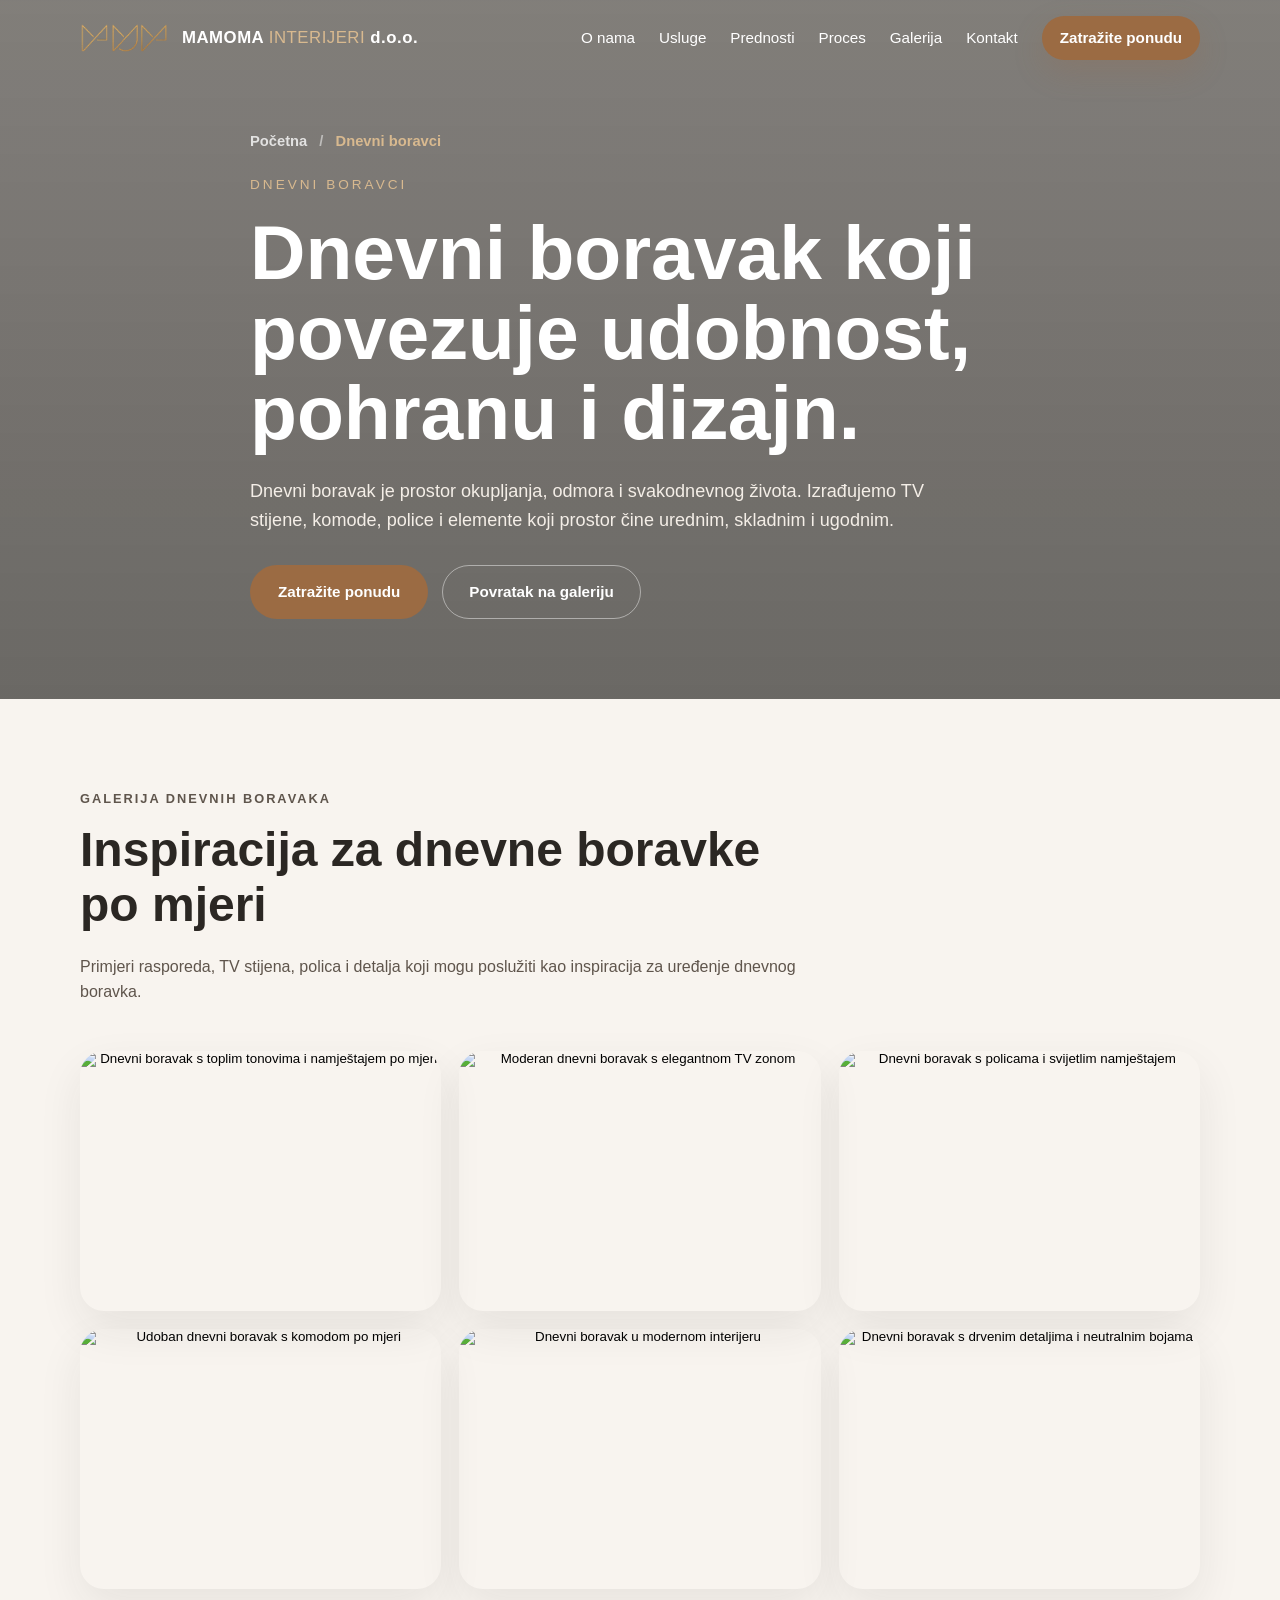
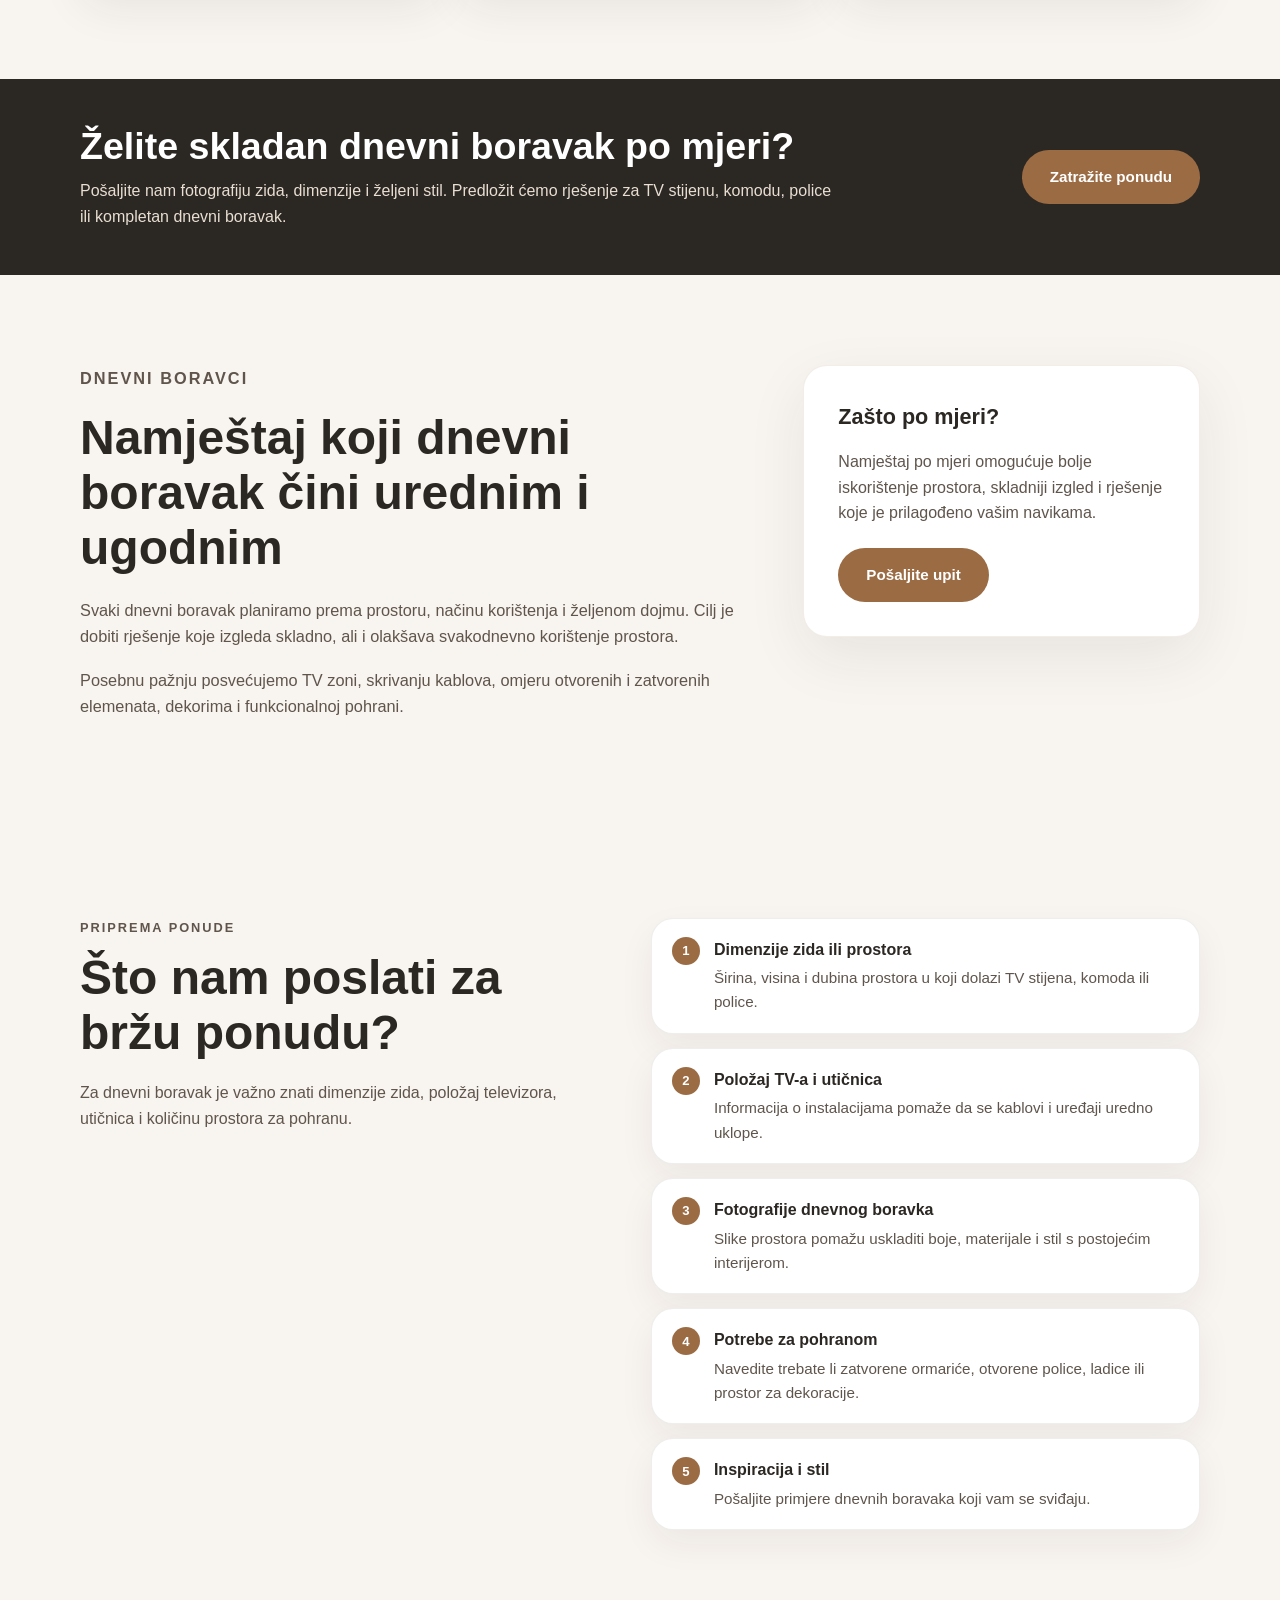
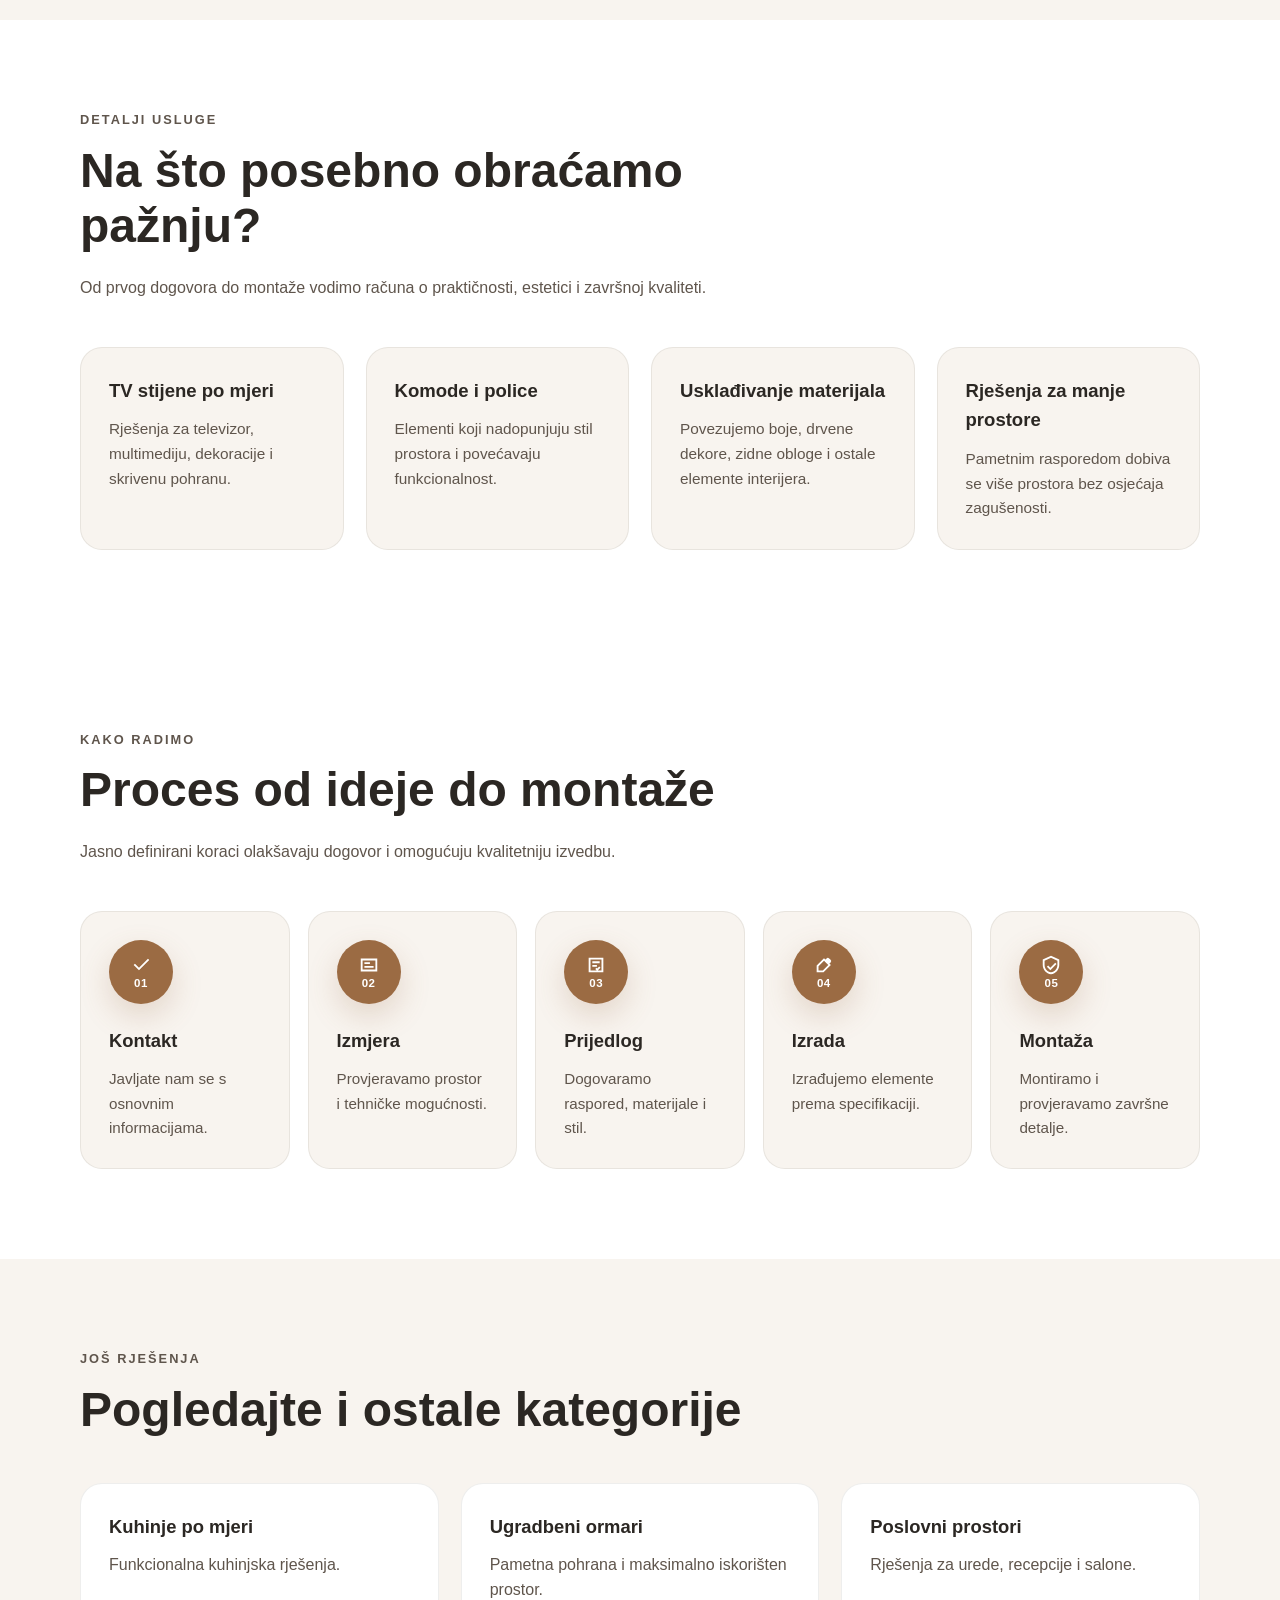
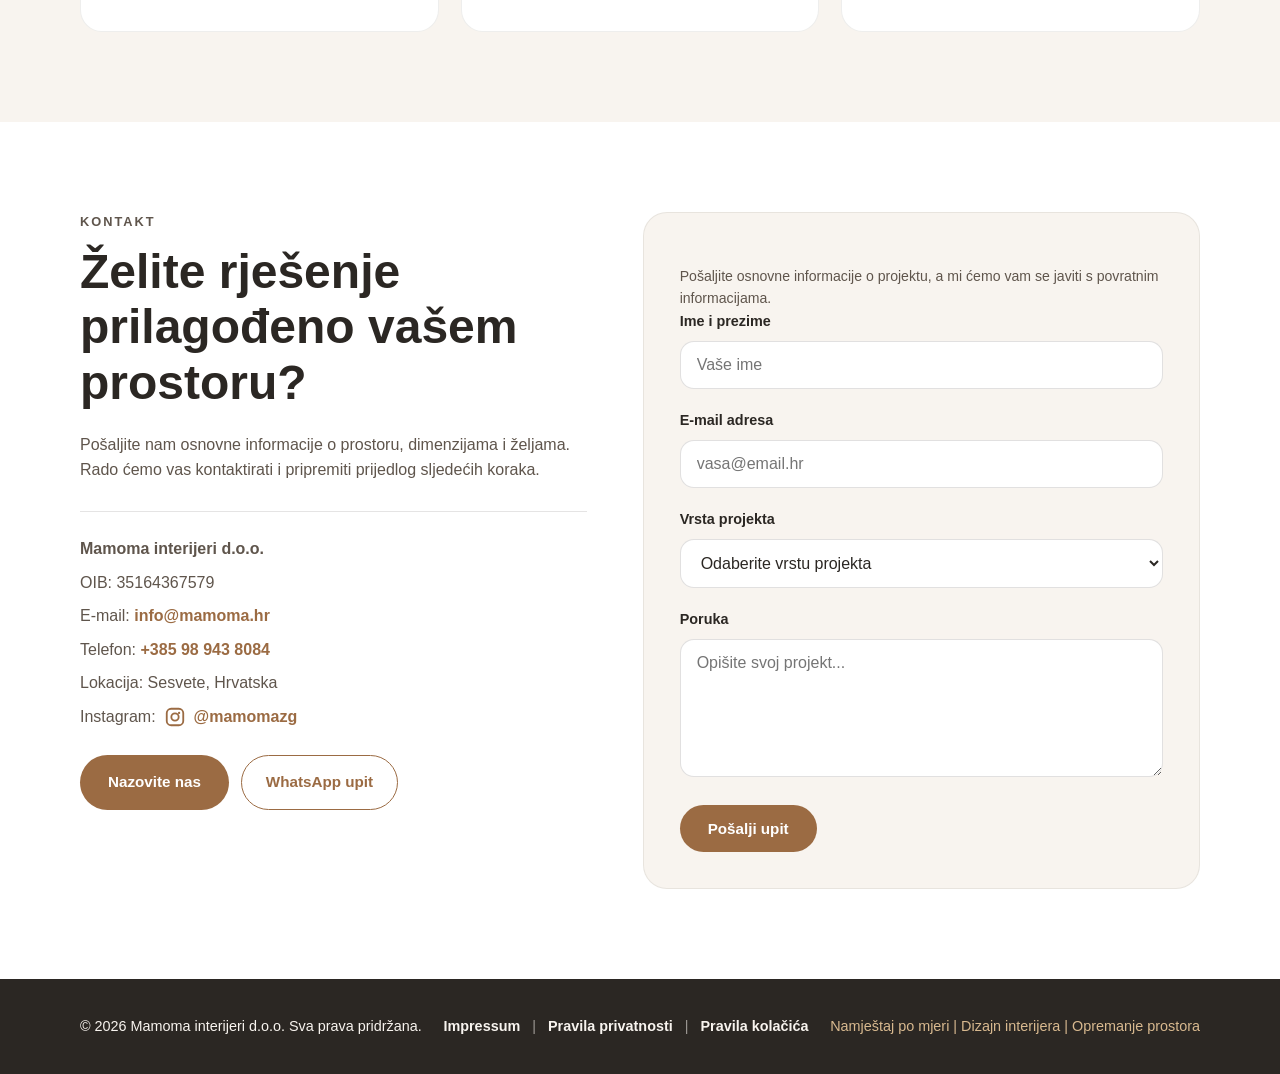
==== commit 10601284: "Add files via upload" ====
--- a/dnevni-boravci.html
+++ b/dnevni-boravci.html
@@ -7,29 +7,38 @@
     <meta name="viewport" content="width=device-width, initial-scale=1.0">
 
     <!-- Osnovni SEO -->
-    <title>Dnevni boravci po mjeri | Mamoma interijeri d.o.o.</title>
-    <meta name="description" content="TV stijene, komode, police i namještaj za dnevne boravke po mjeri. Funkcionalna i elegantna rješenja za dom.">
+    <title>Dnevni boravci po mjeri | TV stijene i komode | Mamoma interijeri d.o.o.</title>
+    <meta name="description" content="TV stijene, komode, police i namještaj za dnevne boravke po mjeri. Elegantna i funkcionalna rješenja za domove, stanove i apartmane.">
+    <meta name="keywords" content="dnevni boravci po mjeri, TV stijene, komode po mjeri, police po mjeri, namještaj za dnevni boravak, Mamoma interijeri">
     <meta name="author" content="Mamoma interijeri d.o.o.">
     <meta name="robots" content="index, follow, max-image-preview:large">
+    <meta name="language" content="hr">
     <meta name="theme-color" content="#2b2723">
 
-    <!-- Canonical URL - zamijeni pravom domenom kada stranica bude online -->
-    <link rel="canonical" href="https://www.mamoma-interijeri.hr/dnevni-boravci.html">
-
-    <!-- Open Graph -->
+    <!-- Canonical URL -->
+    <link rel="canonical" href="https://www.mamoma.hr/dnevni-boravci.html">
+
+    <!-- Hreflang za hrvatsku verziju stranice -->
+    <link rel="alternate" hreflang="hr-HR" href="https://www.mamoma.hr/dnevni-boravci.html">
+    <link rel="alternate" hreflang="x-default" href="https://www.mamoma.hr/dnevni-boravci.html">
+
+    <!-- Open Graph za Facebook, WhatsApp, LinkedIn i ostale platforme -->
     <meta property="og:locale" content="hr_HR">
     <meta property="og:type" content="website">
-    <meta property="og:title" content="Dnevni boravci po mjeri | Mamoma interijeri d.o.o.">
-    <meta property="og:description" content="TV stijene, komode, police i namještaj za dnevne boravke po mjeri. Funkcionalna i elegantna rješenja za dom.">
-    <meta property="og:url" content="https://www.mamoma-interijeri.hr/dnevni-boravci.html">
+    <meta property="og:title" content="Dnevni boravci po mjeri | TV stijene i komode | Mamoma interijeri">
+    <meta property="og:description" content="TV stijene, komode, police i namještaj za dnevne boravke po mjeri. Elegantna i funkcionalna rješenja za domove, stanove i apartmane.">
+    <meta property="og:url" content="https://www.mamoma.hr/dnevni-boravci.html">
     <meta property="og:site_name" content="Mamoma interijeri d.o.o.">
-    <meta property="og:image" content="https://www.mamoma-interijeri.hr/images/mamoma-og-image.jpg">
-
-    <!-- Twitter/X kartica -->
+    <meta property="og:image" content="https://www.mamoma.hr/images/mamoma-og-image.jpg">
+    <meta property="og:image:alt" content="Dnevni boravci po mjeri | TV stijene i komode | Mamoma interijeri">
+    <meta property="og:image:width" content="1200">
+    <meta property="og:image:height" content="630">
+
+    <!-- Twitter/X kartica za dijeljenje linka -->
     <meta name="twitter:card" content="summary_large_image">
-    <meta name="twitter:title" content="Dnevni boravci po mjeri | Mamoma interijeri d.o.o.">
-    <meta name="twitter:description" content="TV stijene, komode, police i namještaj za dnevne boravke po mjeri. Funkcionalna i elegantna rješenja za dom.">
-    <meta name="twitter:image" content="https://www.mamoma-interijeri.hr/images/mamoma-og-image.jpg">
+    <meta name="twitter:title" content="Dnevni boravci po mjeri | TV stijene i komode | Mamoma interijeri">
+    <meta name="twitter:description" content="TV stijene, komode, police i namještaj za dnevne boravke po mjeri. Elegantna i funkcionalna rješenja za domove, stanove i apartmane.">
+    <meta name="twitter:image" content="https://www.mamoma.hr/images/mamoma-og-image.jpg">
 
     <!-- Ikone -->
     <link rel="icon" href="images/favicon.ico?v=3" sizes="any">
@@ -40,19 +49,138 @@
     <!-- CSS -->
     <link rel="stylesheet" href="css/styles.css">
 
-    <!-- Strukturirani podaci -->
+    <!-- Strukturirani podaci za Google i druge tražilice -->
     <script type="application/ld+json">
-    {
+{
         "@context": "https://schema.org",
         "@type": "HomeAndConstructionBusiness",
+        "@id": "https://www.mamoma.hr/#business",
         "name": "Mamoma interijeri d.o.o.",
-        "url": "https://www.mamoma-interijeri.hr/",
-        "email": "info@mamoma-interijeri.hr",
+        "alternateName": "Mamoma interijeri",
+        "url": "https://www.mamoma.hr/",
+        "logo": "https://www.mamoma.hr/images/mamoma-logo.png",
+        "image": "https://www.mamoma.hr/images/mamoma-og-image.jpg",
+        "description": "Mamoma interijeri d.o.o. izrađuje namještaj po mjeri, kuhinje, ugradbene ormare, TV stijene, 3D dizajn interijera i oprema stambene, apartmanske i poslovne prostore.",
+        "slogan": "Prostori oblikovani prema vašem načinu života",
         "telephone": "+385989438084",
+        "email": "info@mamoma.hr",
+        "priceRange": "€€",
+        "identifier": {
+                "@type": "PropertyValue",
+                "name": "OIB",
+                "value": "35164367579"
+        },
+        "address": {
+                "@type": "PostalAddress",
+                "addressLocality": "Sesvete",
+                "addressRegion": "Grad Zagreb",
+                "addressCountry": "HR"
+        },
+        "areaServed": [
+                {
+                        "@type": "City",
+                        "name": "Zagreb"
+                },
+                {
+                        "@type": "City",
+                        "name": "Sesvete"
+                },
+                {
+                        "@type": "Country",
+                        "name": "Hrvatska"
+                }
+        ],
         "sameAs": [
-            "https://www.instagram.com/mamomazg/"
+                "https://www.instagram.com/mamomazg/"
+        ],
+        "hasOfferCatalog": {
+                "@type": "OfferCatalog",
+                "name": "Usluge Mamoma interijeri",
+                "itemListElement": [
+                        {
+                                "@type": "Offer",
+                                "itemOffered": {
+                                        "@type": "Service",
+                                        "name": "Kuhinje po mjeri",
+                                        "description": "Planiranje, izrada i montaža kuhinja po mjeri."
+                                }
+                        },
+                        {
+                                "@type": "Offer",
+                                "itemOffered": {
+                                        "@type": "Service",
+                                        "name": "Ugradbeni ormari po mjeri",
+                                        "description": "Izrada ormara po mjeri za maksimalno iskorišten prostor."
+                                }
+                        },
+                        {
+                                "@type": "Offer",
+                                "itemOffered": {
+                                        "@type": "Service",
+                                        "name": "Dnevni boravci po mjeri",
+                                        "description": "TV stijene, komode, police i namještaj za dnevne boravke."
+                                }
+                        },
+                        {
+                                "@type": "Offer",
+                                "itemOffered": {
+                                        "@type": "Service",
+                                        "name": "Namještaj za poslovne prostore",
+                                        "description": "Namještaj po mjeri za urede, recepcije, salone i poslovne prostore."
+                                }
+                        }
+                ]
+        }
+}
+    </script>
+
+    <script type="application/ld+json">
+{
+        "@context": "https://schema.org",
+        "@type": "Service",
+        "name": "Dnevni boravci po mjeri",
+        "serviceType": "TV stijene, komode i namještaj za dnevne boravke",
+        "provider": {
+                "@id": "https://www.mamoma.hr/#business"
+        },
+        "areaServed": [
+                {
+                        "@type": "City",
+                        "name": "Zagreb"
+                },
+                {
+                        "@type": "City",
+                        "name": "Sesvete"
+                },
+                {
+                        "@type": "Country",
+                        "name": "Hrvatska"
+                }
+        ],
+        "url": "https://www.mamoma.hr/dnevni-boravci.html",
+        "description": "TV stijene, komode, police i namještaj za dnevne boravke po mjeri. Elegantna i funkcionalna rješenja za domove, stanove i apartmane."
+}
+    </script>
+
+    <script type="application/ld+json">
+{
+        "@context": "https://schema.org",
+        "@type": "BreadcrumbList",
+        "itemListElement": [
+                {
+                        "@type": "ListItem",
+                        "position": 1,
+                        "name": "Početna",
+                        "item": "https://www.mamoma.hr/"
+                },
+                {
+                        "@type": "ListItem",
+                        "position": 2,
+                        "name": "Dnevni boravci",
+                        "item": "https://www.mamoma.hr/dnevni-boravci.html"
+                }
         ]
-    }
+}
     </script>
 </head>
 
@@ -87,6 +215,8 @@
                     <li><a href="index.html#proces">Proces</a></li>
                     <li><a href="index.html#galerija">Galerija</a></li>
                     <li><a href="index.html#kontakt">Kontakt</a></li>
+                
+                    <li class="desktop-nav-cta"><a href="#kontakt" class="header-cta">Zatražite ponudu</a></li>
                 </ul>
 
                 <a href="index.html#kontakt" class="mobile-menu-cta">Zatražite ponudu</a>
@@ -101,6 +231,12 @@
         <!-- HERO PODSTRANICE -->
         <section class="subpage-hero" style="--subpage-image: url('https://images.unsplash.com/photo-1600210492486-724fe5c67fb0?auto=format&fit=crop&w=1600&q=80');">
             <div class="container subpage-hero-content">
+                
+                <nav class="breadcrumb-on-hero" aria-label="Putanja stranice">
+                    <a href="index.html">Početna</a>
+                    <span class="breadcrumb-separator">/</span>
+                    <span class="breadcrumb-current">Dnevni boravci</span>
+                </nav>
                 <p class="hero-subtitle">Dnevni boravci</p>
 
                 <h1>Dnevni boravak koji povezuje udobnost, pohranu i dizajn.</h1>
@@ -200,6 +336,20 @@
             </button>
         </div>
 
+
+
+        <!-- MINI CTA NAKON GALERIJE -->
+        <section class="mini-cta">
+            <div class="container mini-cta-container">
+                <div>
+                    <h2>Želite skladan dnevni boravak po mjeri?</h2>
+                    <p>Pošaljite nam fotografiju zida, dimenzije i željeni stil. Predložit ćemo rješenje za TV stijenu, komodu, police ili kompletan dnevni boravak.</p>
+                </div>
+
+                <a href="#kontakt" class="btn-primary">Zatražite ponudu</a>
+            </div>
+        </section>
+
         <!-- UVOD I GLAVNE PREDNOSTI -->
         <section class="subpage-content section-padding">
             <div class="container subpage-layout">
@@ -229,6 +379,58 @@
                     <a href="#kontakt" class="btn-primary">Pošaljite upit</a>
                 </aside>
 
+            </div>
+        </section>
+
+
+
+        <!-- ŠTO NAM POSLATI ZA PONUDU -->
+        <section class="quote-prep section-padding">
+            <div class="container quote-prep-grid">
+                <div>
+                    <p class="section-label">Priprema ponude</p>
+                    <h2>Što nam poslati za bržu ponudu?</h2>
+                    <p>Za dnevni boravak je važno znati dimenzije zida, položaj televizora, utičnica i količinu prostora za pohranu.</p>
+                </div>
+
+                <div class="quote-checklist">
+
+                    <div class="quote-checklist-item">
+                        <span>1</span>
+                        <div>
+                            <strong>Dimenzije zida ili prostora</strong>
+                            <p>Širina, visina i dubina prostora u koji dolazi TV stijena, komoda ili police.</p>
+                        </div>
+                    </div>
+                    <div class="quote-checklist-item">
+                        <span>2</span>
+                        <div>
+                            <strong>Položaj TV-a i utičnica</strong>
+                            <p>Informacija o instalacijama pomaže da se kablovi i uređaji uredno uklope.</p>
+                        </div>
+                    </div>
+                    <div class="quote-checklist-item">
+                        <span>3</span>
+                        <div>
+                            <strong>Fotografije dnevnog boravka</strong>
+                            <p>Slike prostora pomažu uskladiti boje, materijale i stil s postojećim interijerom.</p>
+                        </div>
+                    </div>
+                    <div class="quote-checklist-item">
+                        <span>4</span>
+                        <div>
+                            <strong>Potrebe za pohranom</strong>
+                            <p>Navedite trebate li zatvorene ormariće, otvorene police, ladice ili prostor za dekoracije.</p>
+                        </div>
+                    </div>
+                    <div class="quote-checklist-item">
+                        <span>5</span>
+                        <div>
+                            <strong>Inspiracija i stil</strong>
+                            <p>Pošaljite primjere dnevnih boravaka koji vam se sviđaju.</p>
+                        </div>
+                    </div>
+                </div>
             </div>
         </section>
 
@@ -402,7 +604,7 @@
                     <div class="contact-details">
                         <p><strong>Mamoma interijeri d.o.o.</strong></p>
                         <p>OIB: 35164367579</p>
-                        <p>E-mail: <a href="mailto:info@mamoma-interijeri.hr">info@mamoma-interijeri.hr</a></p>
+                        <p>E-mail: <a href="mailto:info@mamoma.hr">info@mamoma.hr</a></p>
                         <p>Telefon: <a href="tel:+385989438084">+385 98 943 8084</a></p>
                         <p>Lokacija: Sesvete, Hrvatska</p>
 
@@ -427,40 +629,58 @@
                     <div class="contact-actions">
                         <a href="tel:+385989438084" class="btn-primary">Nazovite nas</a>
 
-                        <a href="https://wa.me/385989438084" class="btn-outline" target="_blank" rel="noopener noreferrer">
+                        <a href="https://wa.me/385989438084?text=Pozdrav%2C%20zanima%20me%20ponuda%20za%20dnevni%20boravak%20po%20mjeri." class="btn-outline" target="_blank" rel="noopener noreferrer">
                             WhatsApp upit
                         </a>
                     </div>
                 </div>
 
                 <!-- Kontakt forma -->
-                <form class="contact-form" action="#" method="post">
-
-                    <div class="form-group">
-                        <label for="name">Ime i prezime</label>
-                        <input type="text" id="name" name="name" placeholder="Vaše ime" required>
-                    </div>
-
-                    <div class="form-group">
-                        <label for="email">E-mail adresa</label>
-                        <input type="email" id="email" name="email" placeholder="vasa@email.hr" required>
-                    </div>
-
-                    <div class="form-group">
-                        <label for="project-type">Vrsta projekta</label>
-                        <select id="project-type" name="project-type" required>
-                            <option value="">Odaberite vrstu projekta</option> <option value="kuhinja">Kuhinja po mjeri</option> <option value="dnevni-boravak" selected>Dnevni boravak</option> <option value="ormari">Ugradbeni ormari</option> <option value="poslovni-prostor">Poslovni prostor</option> <option value="3d-dizajn">3D dizajn interijera</option> <option value="opremanje">Kompletno opremanje prostora</option> <option value="ostalo">Ostalo</option>
-                        </select>
-                    </div>
-
-                    <div class="form-group">
-                        <label for="message">Poruka</label>
-                        <textarea id="message" name="message" rows="6" placeholder="Opišite svoj projekt..." required></textarea>
-                    </div>
-
-                    <button type="submit" class="btn-primary">Pošalji upit</button>
-
-                </form>
+				<form class="contact-form" action="send-mail.php" method="post">
+					<p class="form-note">
+						Pošaljite osnovne informacije o projektu, a mi ćemo vam se javiti s povratnim informacijama.
+					</p>
+
+					<!-- Skriveno polje za osnovnu zaštitu od botova -->
+					<div style="display: none;">
+						<label for="website">Web stranica</label>
+						<input type="text" id="website" name="website" tabindex="-1" autocomplete="off">
+					</div>
+
+					<div class="form-group">
+						<label for="name">Ime i prezime</label>
+						<input type="text" id="name" name="name" placeholder="Vaše ime" required>
+					</div>
+
+					<div class="form-group">
+						<label for="email">E-mail adresa</label>
+						<input type="email" id="email" name="email" placeholder="vasa@email.hr" required>
+					</div>
+
+					<div class="form-group">
+						<label for="project-type">Vrsta projekta</label>
+
+						<select id="project-type" name="project-type" required>
+							<option value="">Odaberite vrstu projekta</option>
+							<option value="kuhinja">Kuhinja po mjeri</option>
+							<option value="dnevni-boravak">Dnevni boravak</option>
+							<option value="ormari">Ugradbeni ormari</option>
+							<option value="poslovni-prostor">Poslovni prostor</option>
+							<option value="3d-dizajn">3D dizajn interijera</option>
+							<option value="opremanje">Kompletno opremanje prostora</option>
+							<option value="ostalo">Ostalo</option>
+						</select>
+					</div>
+
+					<div class="form-group">
+						<label for="message">Poruka</label>
+						<textarea id="message" name="message" rows="6" placeholder="Opišite svoj projekt..." required></textarea>
+					</div>
+
+					<button type="submit" class="btn-primary">Pošalji upit</button>
+
+					<p class="form-status-message" aria-live="polite"></p>
+				</form>
 
             </div>
         </section>
@@ -468,12 +688,21 @@
     </main>
 
     <!-- FOOTER -->
-    <footer class="site-footer">
-        <div class="container footer-container">
-            <p>&copy; 2026 Mamoma interijeri d.o.o. Sva prava pridržana.</p>
-            <p>Namještaj po mjeri | Dizajn interijera | Opremanje prostora</p>
-        </div>
-    </footer>
+	<footer class="site-footer">
+		<div class="container footer-container">
+			<p>&copy; 2026 Mamoma interijeri d.o.o. Sva prava pridržana.</p>
+
+			<p class="footer-links">
+				<a href="impressum.html">Impressum</a>
+				<span aria-hidden="true">|</span>
+				<a href="privatnost.html">Pravila privatnosti</a>
+				<span aria-hidden="true">|</span>
+				<a href="kolacici.html">Pravila kolačića</a>
+			</p>
+
+			<p>Namještaj po mjeri | Dizajn interijera | Opremanje prostora</p>
+		</div>
+	</footer>
 
     <!-- Fiksni mobilni gumb za brzi poziv -->
     <a href="tel:+385989438084" class="mobile-floating-call">
--- a/css/styles.css
+++ b/css/styles.css
@@ -1539,7 +1539,8 @@
 
 
 /* =========================================================
-   21. GALERIJA NA PODSTRANICAMA + LIGHTBOX========================================================= */
+   21. GALERIJA NA PODSTRANICAMA + LIGHTBOX
+   ========================================================= */
 
 .project-gallery {
     background-color: var(--color-bg);
@@ -1733,3 +1734,278 @@
         border-radius: 18px;
     }
 }
+
+/* =========================================================
+   22. UX DORADE: BREADCRUMB, CTA I FORMA
+   ========================================================= */
+
+/* Istaknuti CTA u desktop navigaciji */
+.header-cta {
+    display: inline-block;
+    padding: 10px 18px;
+    border-radius: 999px;
+    background-color: var(--color-gold);
+    color: var(--color-white) !important;
+    font-weight: 800 !important;
+    border-bottom: none !important;
+    box-shadow: 0 12px 30px rgba(155, 107, 67, 0.22);
+}
+
+.header-cta:hover {
+    background-color: var(--color-gold-dark);
+    color: var(--color-white) !important;
+    transform: translateY(-1px);
+    text-decoration: none;
+}
+
+/* Breadcrumb u hero sekciji podstranica */
+.breadcrumb-on-hero {
+    margin-bottom: 20px;
+    color: rgba(255, 255, 255, 0.78);
+    font-size: 0.92rem;
+    font-weight: 700;
+}
+
+.breadcrumb-on-hero a,
+.breadcrumb-on-hero span {
+    display: inline-block;
+    color: inherit;
+    text-decoration: none;
+}
+
+.breadcrumb-on-hero a:hover {
+    color: var(--color-gold-light);
+}
+
+.breadcrumb-on-hero .breadcrumb-separator {
+    margin: 0 8px;
+    opacity: 0.65;
+}
+
+.breadcrumb-on-hero .breadcrumb-current {
+    color: var(--color-gold-light);
+}
+
+/* Mini CTA nakon galerije */
+.mini-cta {
+    background-color: var(--color-dark);
+    color: var(--color-white);
+    padding: 46px 0;
+}
+
+.mini-cta-container {
+    display: flex;
+    align-items: center;
+    justify-content: space-between;
+    gap: 28px;
+}
+
+.mini-cta h2 {
+    font-size: clamp(1.6rem, 3vw, 2.35rem);
+    line-height: 1.15;
+    margin-bottom: 10px;
+    color: var(--color-white);
+}
+
+.mini-cta p {
+    color: #e8ded2;
+    max-width: 760px;
+}
+
+/* Sekcija: što poslati za ponudu */
+.quote-prep {
+    background-color: var(--color-bg);
+}
+
+.quote-prep-grid {
+    display: grid;
+    grid-template-columns: 1fr 1.05fr;
+    gap: 48px;
+    align-items: start;
+}
+
+.quote-prep h2 {
+    font-size: clamp(2rem, 4vw, 3rem);
+    line-height: 1.15;
+    margin-bottom: 20px;
+}
+
+.quote-prep p {
+    color: var(--color-text-muted);
+}
+
+.quote-checklist {
+    display: grid;
+    gap: 14px;
+}
+
+.quote-checklist-item {
+    display: flex;
+    gap: 14px;
+    align-items: flex-start;
+    background-color: var(--color-white);
+    padding: 18px 20px;
+    border-radius: var(--radius-medium);
+    border: 1px solid rgba(43, 39, 35, 0.08);
+    box-shadow: 0 14px 36px rgba(43, 39, 35, 0.06);
+}
+
+.quote-checklist-item span {
+    width: 28px;
+    height: 28px;
+    flex-shrink: 0;
+    display: inline-flex;
+    align-items: center;
+    justify-content: center;
+    border-radius: 50%;
+    background-color: var(--color-gold);
+    color: var(--color-white);
+    font-size: 0.82rem;
+    font-weight: 800;
+}
+
+.quote-checklist-item strong {
+    display: block;
+    color: var(--color-dark);
+    margin-bottom: 4px;
+}
+
+.quote-checklist-item p {
+    margin: 0;
+    font-size: 0.95rem;
+}
+
+/* Klikabilne kartice na početnoj */
+.specialization-link,
+.space-link {
+    display: block;
+    color: inherit;
+    text-decoration: none;
+}
+
+.specialization-link:focus-visible,
+.space-link:focus-visible {
+    outline: 3px solid var(--color-gold-light);
+    outline-offset: 4px;
+}
+
+.specialization-card .card-more,
+.space-card .card-more {
+    display: inline-block;
+    margin-top: 16px;
+    color: var(--color-gold);
+    font-weight: 800;
+    font-size: 0.92rem;
+}
+
+/* Napomena ispod forme */
+.form-note {
+    margin-top: 16px;
+    color: var(--color-text-muted);
+    font-size: 0.88rem;
+}
+
+@media (max-width: 768px) {
+    .header-cta {
+        display: none !important;
+    }
+
+    .breadcrumb-on-hero {
+        text-align: center;
+        margin-bottom: 16px;
+        font-size: 0.86rem;
+    }
+
+    .mini-cta-container,
+    .quote-prep-grid {
+        grid-template-columns: 1fr;
+        flex-direction: column;
+        align-items: flex-start;
+    }
+
+    .mini-cta {
+        padding: 40px 0;
+    }
+}
+
+/* Poruka nakon slanja kontakt forme */
+.form-status-message {
+    display: none;
+    margin-top: 18px;
+    padding: 14px 16px;
+    border-radius: var(--radius-small);
+    font-weight: 700;
+    font-size: 0.95rem;
+}
+
+.form-status-message.is-visible {
+    display: block;
+}
+
+.form-status-message.is-success {
+    color: #1f5f37;
+    background-color: #e7f6ec;
+    border: 1px solid rgba(31, 95, 55, 0.18);
+}
+
+.form-status-message.is-error {
+    color: #8a2f2f;
+    background-color: #fdecec;
+    border: 1px solid rgba(138, 47, 47, 0.18);
+}
+
+/* Footer linkovi za pravila privatnosti i kolačiće */
+.footer-links {
+    margin: 8px 0;
+    font-size: 0.9rem;
+}
+
+.footer-links a {
+    color: inherit;
+    text-decoration: none;
+    font-weight: 700;
+}
+
+.footer-links a:hover {
+    color: var(--color-gold-light);
+    text-decoration: underline;
+}
+
+.footer-links span {
+    display: inline-block;
+    margin: 0 8px;
+    opacity: 0.55;
+}
+
+/* Pravne stranice */
+.legal-content {
+    max-width: 900px;
+}
+
+.legal-content h2 {
+    margin-top: 34px;
+    margin-bottom: 12px;
+    font-size: 1.55rem;
+}
+
+.legal-content h3 {
+    margin-top: 24px;
+    margin-bottom: 10px;
+    font-size: 1.15rem;
+}
+
+.legal-content p,
+.legal-content li {
+    color: var(--color-text-muted);
+    line-height: 1.75;
+}
+
+.legal-content ul {
+    padding-left: 22px;
+    margin: 12px 0 20px;
+}
+
+.legal-content a {
+    color: var(--color-gold);
+    font-weight: 700;
+}
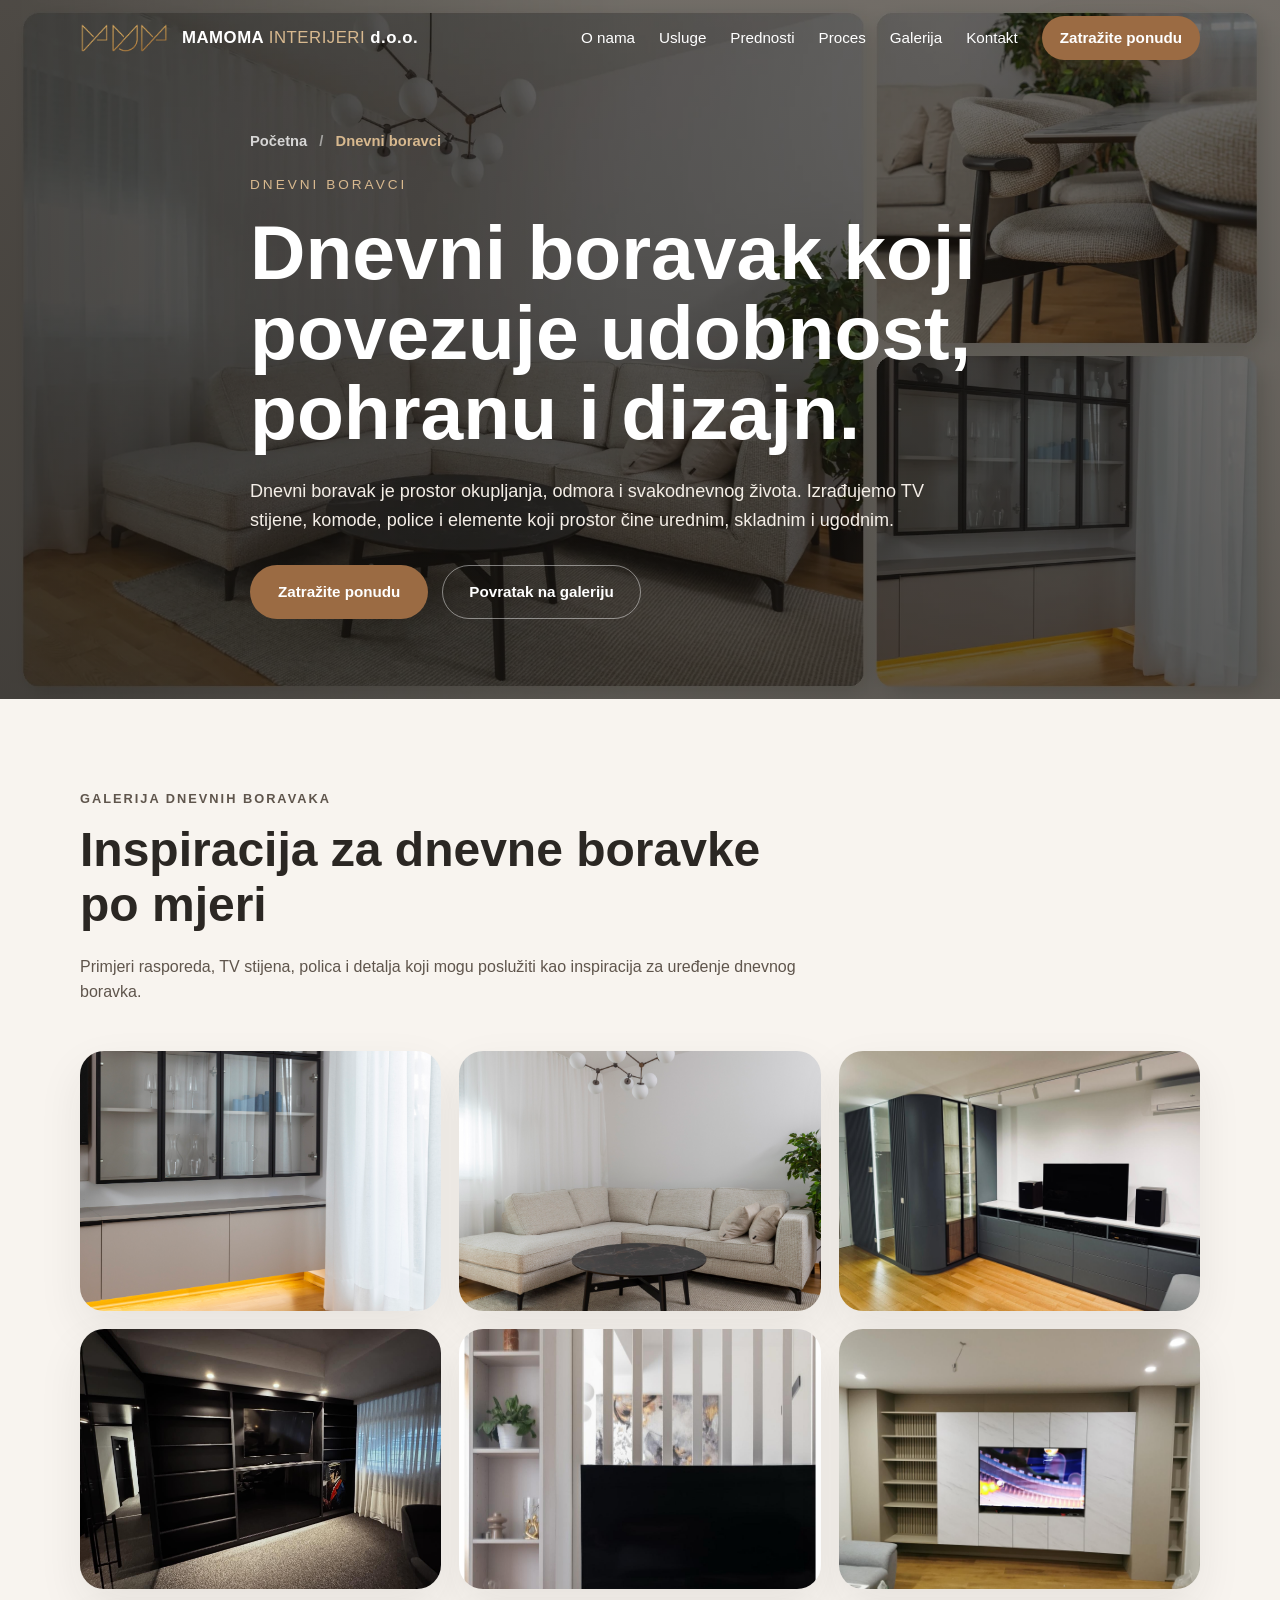
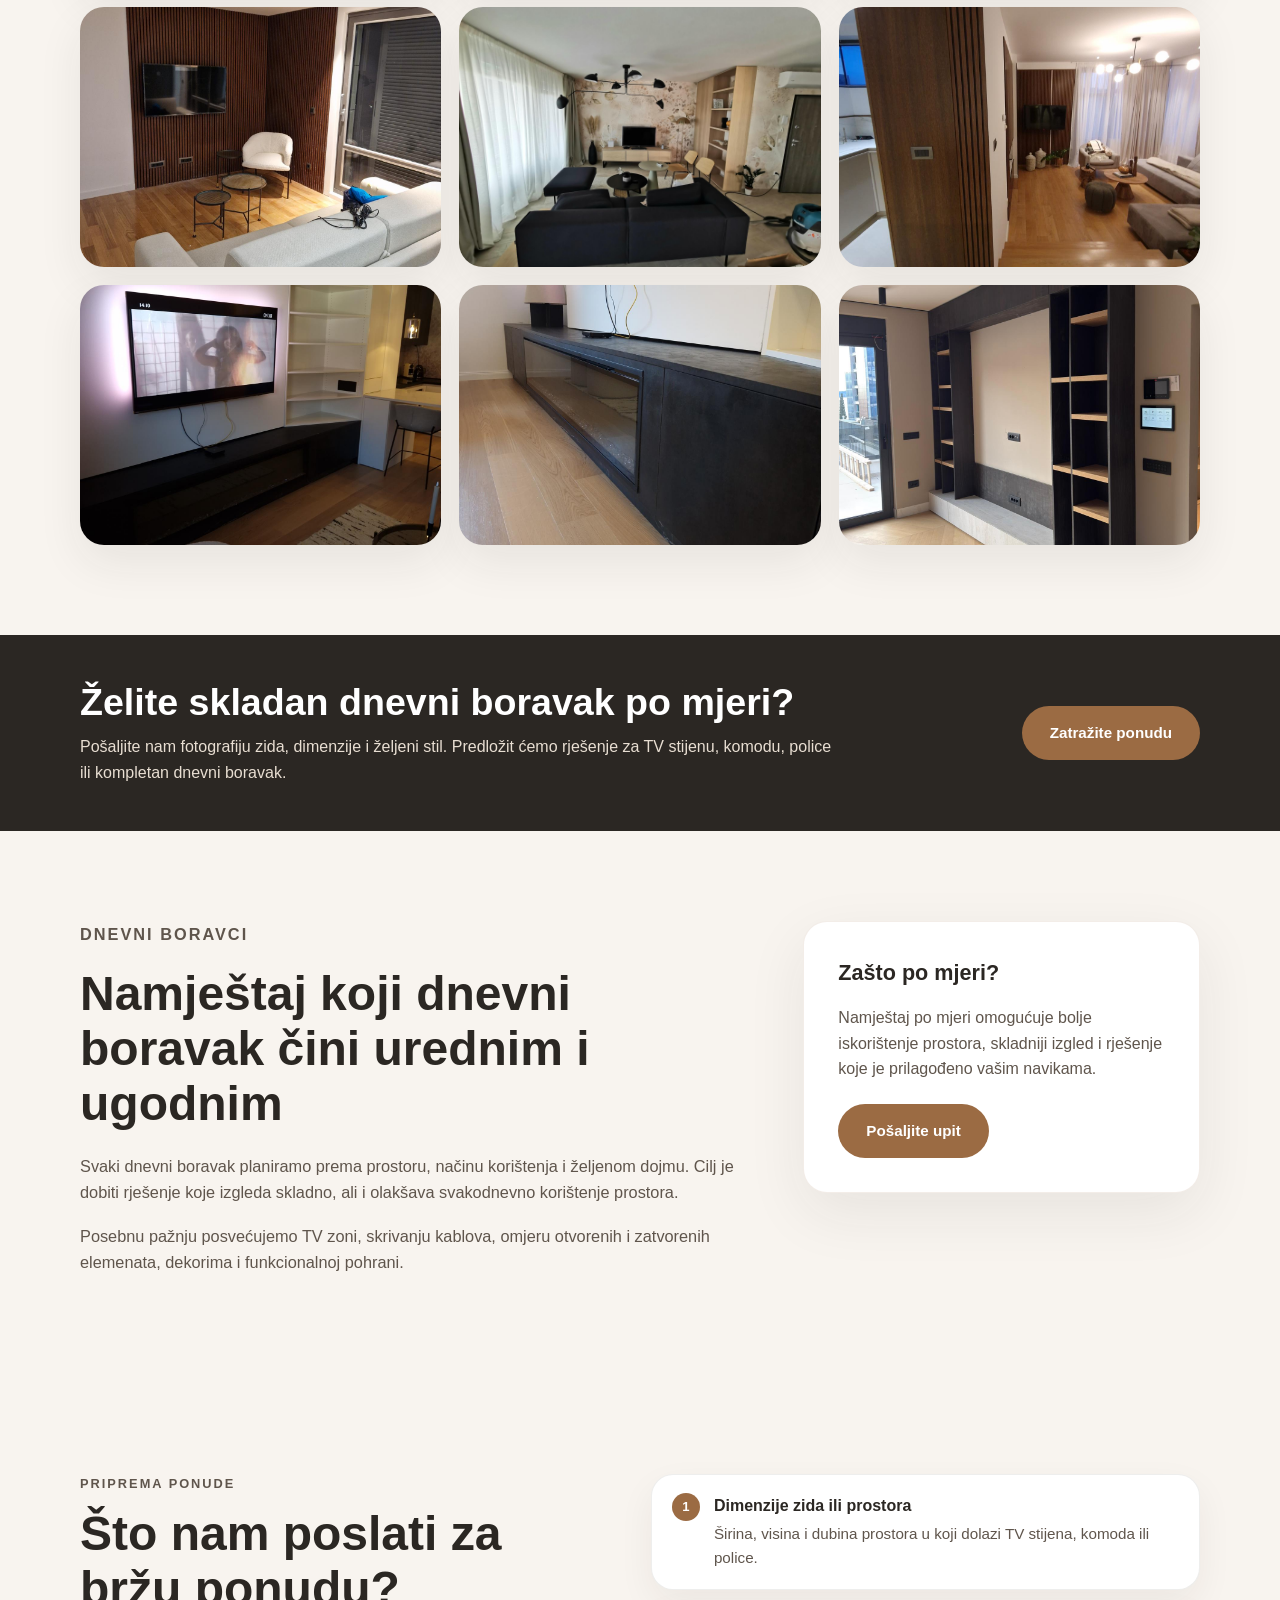
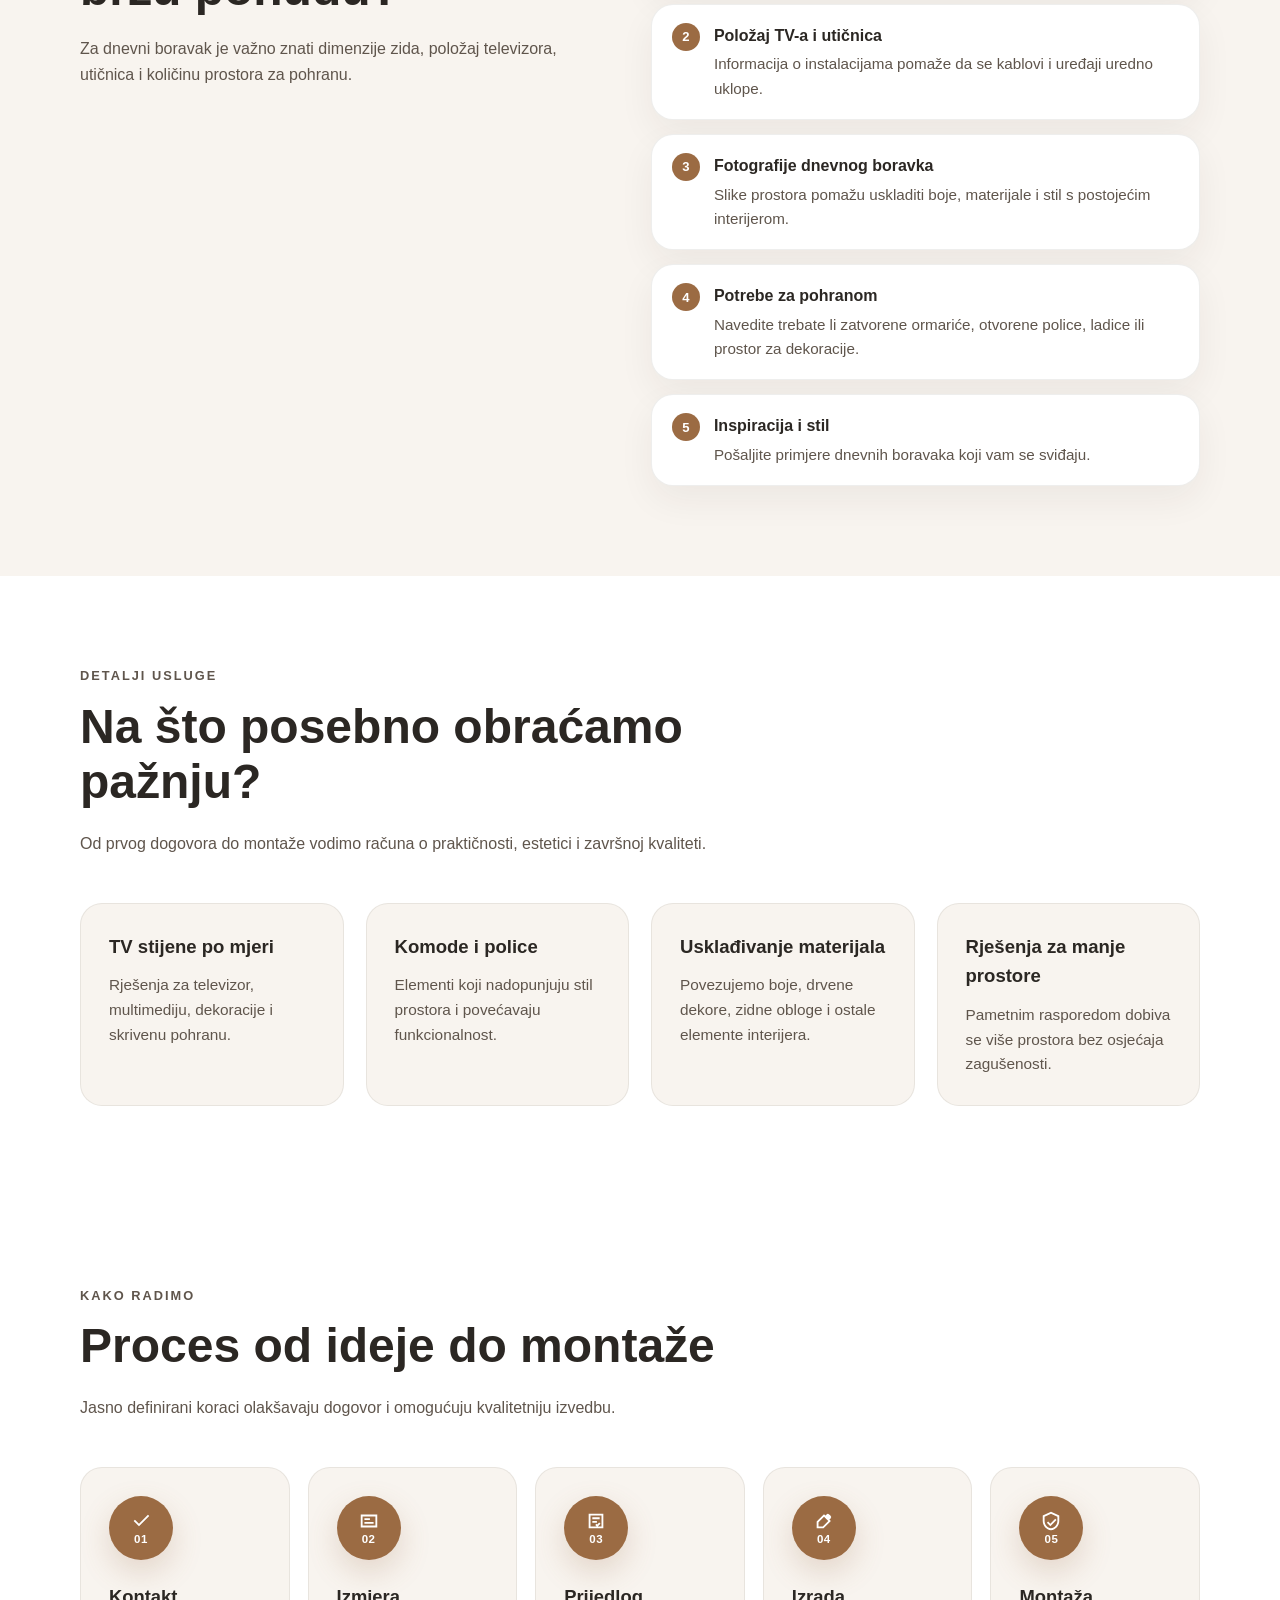
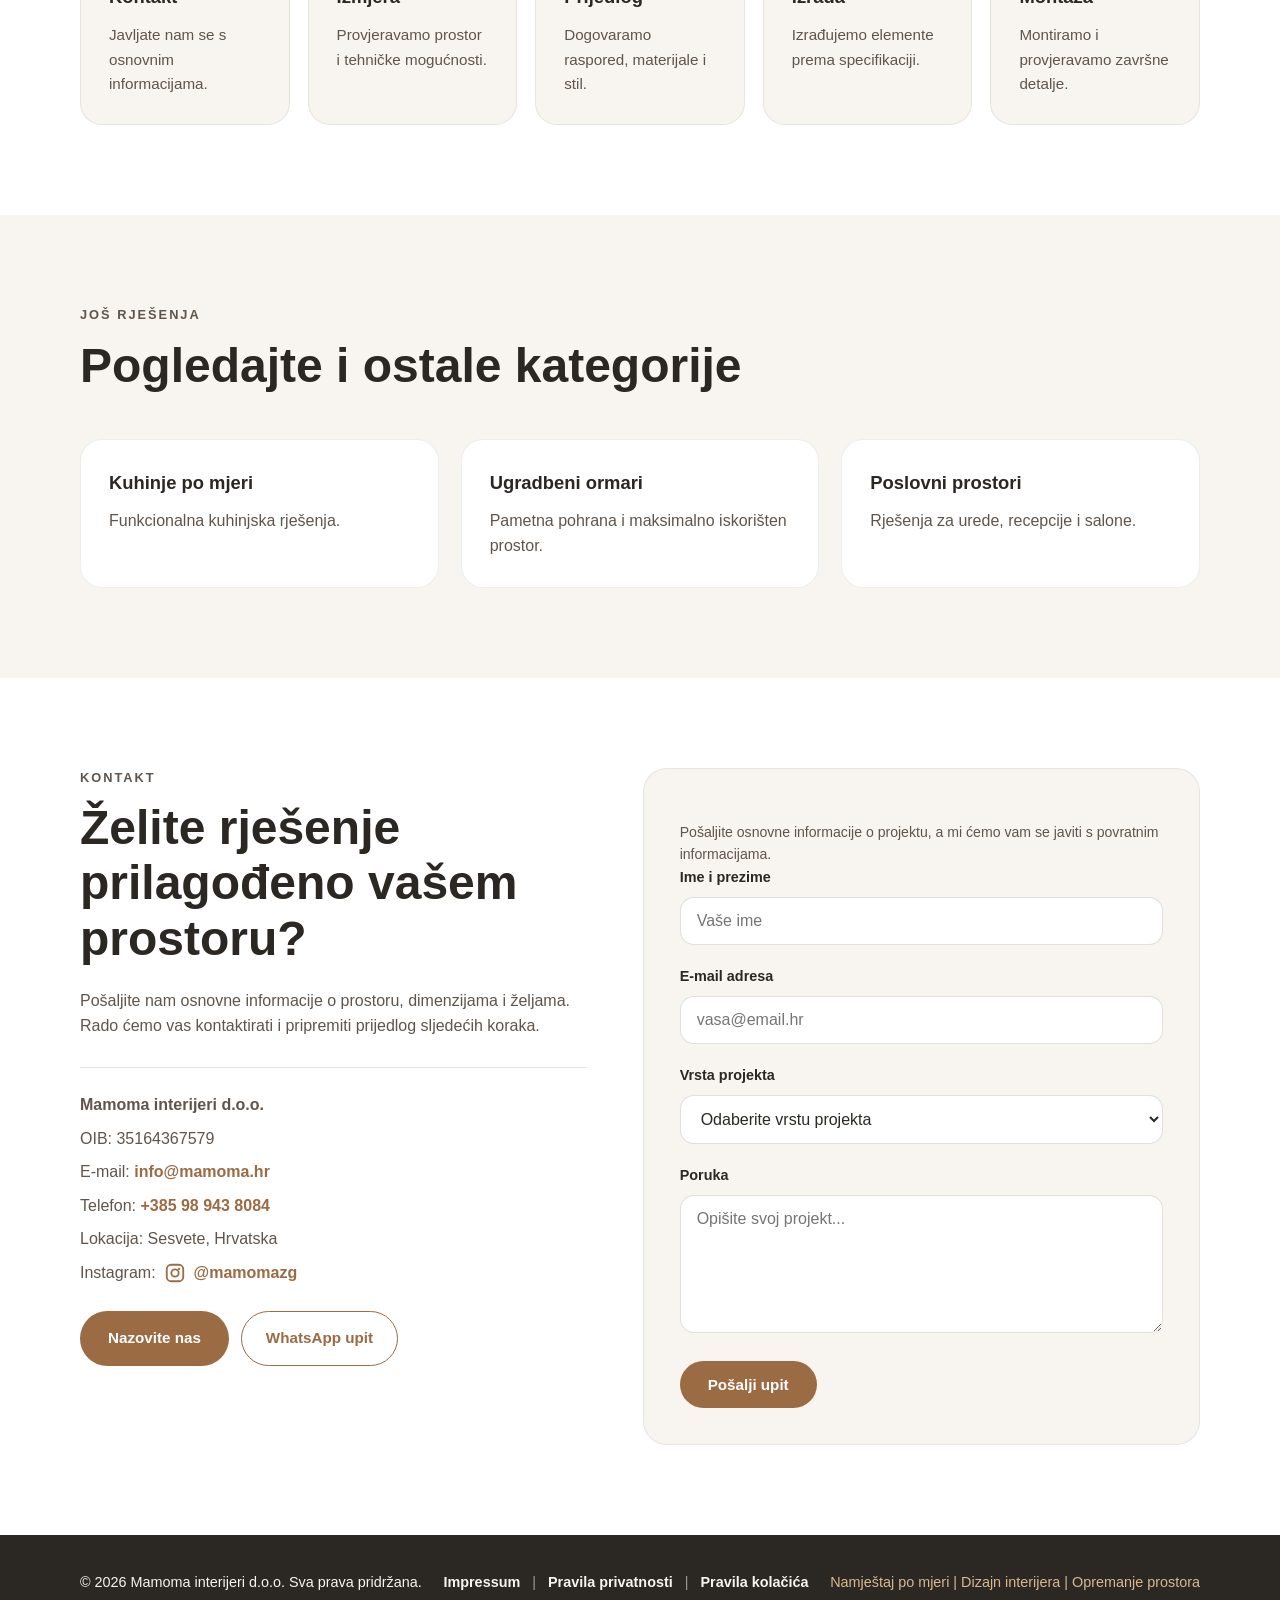
==== commit 3a9d2927: "Add files via upload" ====
--- a/dnevni-boravci.html
+++ b/dnevni-boravci.html
@@ -229,7 +229,7 @@
     <main>
 
         <!-- HERO PODSTRANICE -->
-        <section class="subpage-hero" style="--subpage-image: url('https://images.unsplash.com/photo-1600210492486-724fe5c67fb0?auto=format&fit=crop&w=1600&q=80');">
+        <section class="subpage-hero dnevni-hero">
             <div class="container subpage-hero-content">
                 
                 <nav class="breadcrumb-on-hero" aria-label="Putanja stranice">
@@ -268,50 +268,103 @@
 
                 <div class="project-gallery-grid">
 
-                    <button class="project-gallery-item" type="button" data-gallery-index="0" aria-label="Otvori sliku 1">
-                        <img 
-                            src="https://images.unsplash.com/photo-1600210492486-724fe5c67fb0?auto=format&fit=crop&w=900&q=80" 
-                            alt="Dnevni boravak s toplim tonovima i namještajem po mjeri"
-                            loading="lazy"
-                        >
-                    </button>
-                    <button class="project-gallery-item" type="button" data-gallery-index="1" aria-label="Otvori sliku 2">
-                        <img 
-                            src="https://images.unsplash.com/photo-1616486338812-3dadae4b4ace?auto=format&fit=crop&w=900&q=80" 
-                            alt="Moderan dnevni boravak s elegantnom TV zonom"
-                            loading="lazy"
-                        >
-                    </button>
-                    <button class="project-gallery-item" type="button" data-gallery-index="2" aria-label="Otvori sliku 3">
-                        <img 
-                            src="https://images.unsplash.com/photo-1618221195710-dd6b41faaea6?auto=format&fit=crop&w=900&q=80" 
-                            alt="Dnevni boravak s policama i svijetlim namještajem"
-                            loading="lazy"
-                        >
-                    </button>
-                    <button class="project-gallery-item" type="button" data-gallery-index="3" aria-label="Otvori sliku 4">
-                        <img 
-                            src="https://images.unsplash.com/photo-1616137466211-f939a420be84?auto=format&fit=crop&w=900&q=80" 
-                            alt="Udoban dnevni boravak s komodom po mjeri"
-                            loading="lazy"
-                        >
-                    </button>
-                    <button class="project-gallery-item" type="button" data-gallery-index="4" aria-label="Otvori sliku 5">
-                        <img 
-                            src="https://images.unsplash.com/photo-1600566753190-17f0baa2a6c3?auto=format&fit=crop&w=900&q=80" 
-                            alt="Dnevni boravak u modernom interijeru"
-                            loading="lazy"
-                        >
-                    </button>
-                    <button class="project-gallery-item" type="button" data-gallery-index="5" aria-label="Otvori sliku 6">
-                        <img 
-                            src="https://images.unsplash.com/photo-1600607687920-4e2a09cf159d?auto=format&fit=crop&w=900&q=80" 
-                            alt="Dnevni boravak s drvenim detaljima i neutralnim bojama"
-                            loading="lazy"
-                        >
-                    </button>
-
-                </div>
+					<button class="project-gallery-item" type="button" data-gallery-index="0" aria-label="Otvori sliku dnevnog boravka 1">
+						<img
+							src="images/dnevniboravci/01_dnevniboravci.jpg"
+							alt="Dnevni boravak po mjeri s elegantnim namještajem i funkcionalnim rasporedom"
+							loading="lazy"
+						>
+					</button>
+
+					<button class="project-gallery-item" type="button" data-gallery-index="1" aria-label="Otvori sliku dnevnog boravka 2">
+						<img
+							src="images/dnevniboravci/02_dnevniboravci.jpg"
+							alt="Moderna TV stijena po mjeri s prostorom za pohranu"
+							loading="lazy"
+						>
+					</button>
+
+					<button class="project-gallery-item" type="button" data-gallery-index="2" aria-label="Otvori sliku dnevnog boravka 3">
+						<img
+							src="images/dnevniboravci/03_dnevniboravci.jpeg"
+							alt="Dnevni boravak s namještajem po mjeri i skladnim detaljima"
+							loading="lazy"
+						>
+					</button>
+
+					<button class="project-gallery-item" type="button" data-gallery-index="3" aria-label="Otvori sliku dnevnog boravka 4">
+						<img
+							src="images/dnevniboravci/04_dnevniboravci.jpeg"
+							alt="TV komoda i police po mjeri za dnevni boravak"
+							loading="lazy"
+						>
+					</button>
+
+					<button class="project-gallery-item" type="button" data-gallery-index="4" aria-label="Otvori sliku dnevnog boravka 5">
+						<img
+							src="images/dnevniboravci/05_dnevniboravci.jpeg"
+							alt="Dnevni boravak po mjeri s toplim materijalima i modernim linijama"
+							loading="lazy"
+						>
+					</button>
+
+					<button class="project-gallery-item" type="button" data-gallery-index="5" aria-label="Otvori sliku dnevnog boravka 6">
+						<img
+							src="images/dnevniboravci/06_dnevniboravci.jpeg"
+							alt="Detalj namještaja po mjeri za dnevni boravak"
+							loading="lazy"
+						>
+					</button>
+
+					<button class="project-gallery-item" type="button" data-gallery-index="6" aria-label="Otvori sliku dnevnog boravka 7">
+						<img
+							src="images/dnevniboravci/07_dnevniboravci.jpeg"
+							alt="Dnevni boravak s funkcionalnim elementima i prostorom za pohranu"
+							loading="lazy"
+						>
+					</button>
+
+					<button class="project-gallery-item" type="button" data-gallery-index="7" aria-label="Otvori sliku dnevnog boravka 8">
+						<img
+							src="images/dnevniboravci/08_dnevniboravci.jpeg"
+							alt="Namještaj po mjeri za dnevni boravak s kvalitetnom završnom obradom"
+							loading="lazy"
+						>
+					</button>
+
+					<button class="project-gallery-item" type="button" data-gallery-index="8" aria-label="Otvori sliku dnevnog boravka 9">
+						<img
+							src="images/dnevniboravci/09_dnevniboravci.jpeg"
+							alt="Dnevni boravak oblikovan prema prostoru i svakodnevnim navikama"
+							loading="lazy"
+						>
+					</button>
+					
+					<button class="project-gallery-item" type="button" data-gallery-index="8" aria-label="Otvori sliku dnevnog boravka 9">
+						<img
+							src="images/dnevniboravci/10_dnevniboravci.jpeg"
+							alt="Dnevni boravak oblikovan prema prostoru i svakodnevnim navikama"
+							loading="lazy"
+						>
+					</button>
+					
+					<button class="project-gallery-item" type="button" data-gallery-index="8" aria-label="Otvori sliku dnevnog boravka 9">
+						<img
+							src="images/dnevniboravci/11_dnevniboravci.jpeg"
+							alt="Dnevni boravak oblikovan prema prostoru i svakodnevnim navikama"
+							loading="lazy"
+						>
+					</button>
+					
+					<button class="project-gallery-item" type="button" data-gallery-index="8" aria-label="Otvori sliku dnevnog boravka 9">
+						<img
+							src="images/dnevniboravci/12_dnevniboravci.jpeg"
+							alt="Dnevni boravak oblikovan prema prostoru i svakodnevnim navikama"
+							loading="lazy"
+						>
+					</button>
+
+				</div>
 
             </div>
         </section>
--- a/css/styles.css
+++ b/css/styles.css
@@ -326,7 +326,7 @@
     min-height: 85vh;
     background-image:
         linear-gradient(rgba(20, 18, 15, 0.45), rgba(20, 18, 15, 0.55)),
-        url("https://images.unsplash.com/photo-1600607687939-ce8a6c25118c?auto=format&fit=crop&w=1800&q=80");
+        url("../images/pocetna/mamoma-pocetna-hero.webp");
     background-size: cover;
     background-position: center;
     display: flex;
@@ -1001,6 +1001,33 @@
 
 /* Tableti */
 @media (max-width: 992px) {
+    .hero {
+        min-height: 100svh;
+        text-align: center;
+        align-items: flex-start;
+        padding-top: 115px;
+        padding-bottom: 70px;
+
+        background-image:
+            linear-gradient(rgba(20, 18, 15, 0.45), rgba(20, 18, 15, 0.62)),
+            url("../images/pocetna/mamoma-pocetna-hero-mobile.webp");
+
+        background-size: 100% auto;
+        background-position: center top;
+        background-repeat: no-repeat;
+        background-color: #d8d1c7;
+    }
+
+    .hero-content {
+        margin: 0 auto;
+        padding-top: 0;
+    }
+
+    .hero-actions,
+    .hero-badges {
+        justify-content: center;
+    }
+
     .about-grid,
     .contact-grid {
         grid-template-columns: 1fr;
@@ -1133,12 +1160,21 @@
     }
 
     .hero {
-        min-height: 100svh;
-        text-align: center;
-        align-items: flex-start;
-        padding-top: 110px;
-        padding-bottom: 90px;
-    }
+		min-height: 100svh;
+		text-align: center;
+		align-items: flex-start;
+		padding-top: 105px;
+		padding-bottom: 64px;
+
+		background-image:
+			linear-gradient(rgba(20, 18, 15, 0.45), rgba(20, 18, 15, 0.62)),
+			url("../images/pocetna/mamoma-pocetna-hero-mobile.webp");
+
+		background-size: 100% auto;
+		background-position: center top;
+		background-repeat: no-repeat;
+		background-color: #d8d1c7;
+	}
 
     .hero-content {
         margin: 0 auto;
@@ -1251,9 +1287,19 @@
     }
 
     .hero {
-        padding-top: 105px;
-        padding-bottom: 100px;
-    }
+		min-height: 100svh;
+		padding-top: 96px;
+		padding-bottom: 54px;
+
+		background-image:
+			linear-gradient(rgba(20, 18, 15, 0.45), rgba(20, 18, 15, 0.62)),
+			url("../images/pocetna/mamoma-pocetna-hero-mobile.webp");
+
+		background-size: 100% auto;
+		background-position: center top;
+		background-repeat: no-repeat;
+		background-color: #d8d1c7;
+	}
 
     .hero-subtitle {
         font-size: 0.68rem;
@@ -2008,4 +2054,239 @@
 .legal-content a {
     color: var(--color-gold);
     font-weight: 700;
+}
+
+/* =========================================================
+   KUHINJE - HERO SLIKA
+   ========================================================= */
+
+.kuhinje-hero {
+    background-image:
+        linear-gradient(rgba(20, 18, 15, 0.52), rgba(20, 18, 15, 0.62)),
+        url("../images/kuhinje/kuhinje-hero.webp");
+    background-size: cover;
+    background-position: center;
+    background-repeat: no-repeat;
+}
+
+/* Tablet i mobitel */
+@media (max-width: 992px) {
+    .kuhinje-hero {
+        min-height: 100svh;
+        text-align: center;
+        align-items: flex-start;
+        padding-top: 115px;
+        padding-bottom: 70px;
+
+        background-image:
+            linear-gradient(rgba(20, 18, 15, 0.45), rgba(20, 18, 15, 0.62)),
+            url("../images/kuhinje/kuhinje-hero-mobile.webp");
+
+        background-size: 100% auto;
+        background-position: center top;
+        background-repeat: no-repeat;
+        background-color: #d8d1c7;
+    }
+}
+
+@media (max-width: 768px) {
+    .kuhinje-hero {
+        padding-top: 105px;
+        padding-bottom: 64px;
+    }
+}
+
+@media (max-width: 480px) {
+    .kuhinje-hero {
+        padding-top: 96px;
+        padding-bottom: 54px;
+    }
+}
+
+/* =========================================================
+   DNEVNI BORAVCI - HERO SLIKA
+   ========================================================= */
+
+.dnevni-hero {
+    background-image:
+        linear-gradient(rgba(20, 18, 15, 0.52), rgba(20, 18, 15, 0.62)),
+        url("../images/dnevniboravci/dnevni-hero.webp");
+    background-size: cover;
+    background-position: center;
+    background-repeat: no-repeat;
+}
+
+/* Tablet i mobitel */
+@media (max-width: 992px) {
+    .dnevni-hero {
+        min-height: 100svh;
+        text-align: center;
+        align-items: flex-start;
+        padding-top: 115px;
+        padding-bottom: 70px;
+
+        background-image:
+            linear-gradient(rgba(20, 18, 15, 0.45), rgba(20, 18, 15, 0.62)),
+            url("../images/dnevniboravci/dnevni-hero-mobile.webp");
+
+        background-size: 100% auto;
+        background-position: center top;
+        background-repeat: no-repeat;
+        background-color: #d8d1c7;
+    }
+}
+
+@media (max-width: 768px) {
+    .dnevni-hero {
+        padding-top: 105px;
+        padding-bottom: 64px;
+    }
+}
+
+@media (max-width: 480px) {
+    .dnevni-hero {
+        padding-top: 96px;
+        padding-bottom: 54px;
+    }
+}
+
+/* =========================================================
+   ORMARI - HERO SLIKA
+   ========================================================= */
+
+.ormari-hero {
+    background-image:
+        linear-gradient(rgba(20, 18, 15, 0.52), rgba(20, 18, 15, 0.62)),
+        url("../images/ormari/ormari-hero.webp");
+    background-size: cover;
+    background-position: center;
+    background-repeat: no-repeat;
+}
+
+/* Tablet i mobitel */
+@media (max-width: 992px) {
+    .ormari-hero {
+        min-height: 100svh;
+        text-align: center;
+        align-items: flex-start;
+        padding-top: 115px;
+        padding-bottom: 70px;
+
+        background-image:
+            linear-gradient(rgba(20, 18, 15, 0.45), rgba(20, 18, 15, 0.62)),
+            url("../images/ormari/ormari-hero-mobile.webp");
+
+        background-size: 100% auto;
+        background-position: center top;
+        background-repeat: no-repeat;
+        background-color: #d8d1c7;
+    }
+}
+
+@media (max-width: 768px) {
+    .ormari-hero {
+        padding-top: 105px;
+        padding-bottom: 64px;
+    }
+}
+
+@media (max-width: 480px) {
+    .ormari-hero {
+        padding-top: 96px;
+        padding-bottom: 54px;
+    }
+}
+
+/* =========================================================
+   POSLOVNI PROSTORI - HERO SLIKA
+   ========================================================= */
+
+.poslovni-hero {
+    background-image:
+        linear-gradient(rgba(20, 18, 15, 0.52), rgba(20, 18, 15, 0.62)),
+        url("../images/poslovniprostori/poslovni-hero.webp");
+    background-size: cover;
+    background-position: center;
+    background-repeat: no-repeat;
+}
+
+/* Tablet i mobitel */
+@media (max-width: 992px) {
+    .poslovni-hero {
+        min-height: 100svh;
+        text-align: center;
+        align-items: flex-start;
+        padding-top: 115px;
+        padding-bottom: 70px;
+
+        background-image:
+            linear-gradient(rgba(20, 18, 15, 0.45), rgba(20, 18, 15, 0.62)),
+            url("../images/poslovniprostori/poslovni-hero-mobile.webp");
+
+        background-size: 100% auto;
+        background-position: center top;
+        background-repeat: no-repeat;
+        background-color: #d8d1c7;
+    }
+}
+
+@media (max-width: 768px) {
+    .poslovni-hero {
+        padding-top: 105px;
+        padding-bottom: 64px;
+    }
+}
+
+@media (max-width: 480px) {
+    .poslovni-hero {
+        padding-top: 96px;
+        padding-bottom: 54px;
+    }
+}
+
+/* =========================================================
+   KUPAONICE - HERO SLIKA
+   ========================================================= */
+
+.kupaonice-hero {
+    background-image:
+        linear-gradient(rgba(20, 18, 15, 0.52), rgba(20, 18, 15, 0.62)),
+        url("../images/kupaonice/kupaonice-hero.webp");
+    background-size: cover;
+    background-position: center;
+    background-repeat: no-repeat;
+}
+
+/* Tablet i mobitel */
+@media (max-width: 992px) {
+    .kupaonice-hero {
+        min-height: 100svh;
+        text-align: center;
+        align-items: flex-start;
+        padding-top: 115px;
+        padding-bottom: 70px;
+
+        background-image:
+            linear-gradient(rgba(20, 18, 15, 0.45), rgba(20, 18, 15, 0.62)),
+            url("../images/kupaonice/kupaonice-hero-mobile.webp");
+
+        background-size: 100% auto;
+        background-position: center top;
+        background-repeat: no-repeat;
+        background-color: #d8d1c7;
+    }
+}
+
+@media (max-width: 768px) {
+    .kupaonice-hero {
+        padding-top: 105px;
+        padding-bottom: 64px;
+    }
+}
+
+@media (max-width: 480px) {
+    .kupaonice-hero {
+        padding-top: 96px;
+        padding-bottom: 54px;
+    }
 }
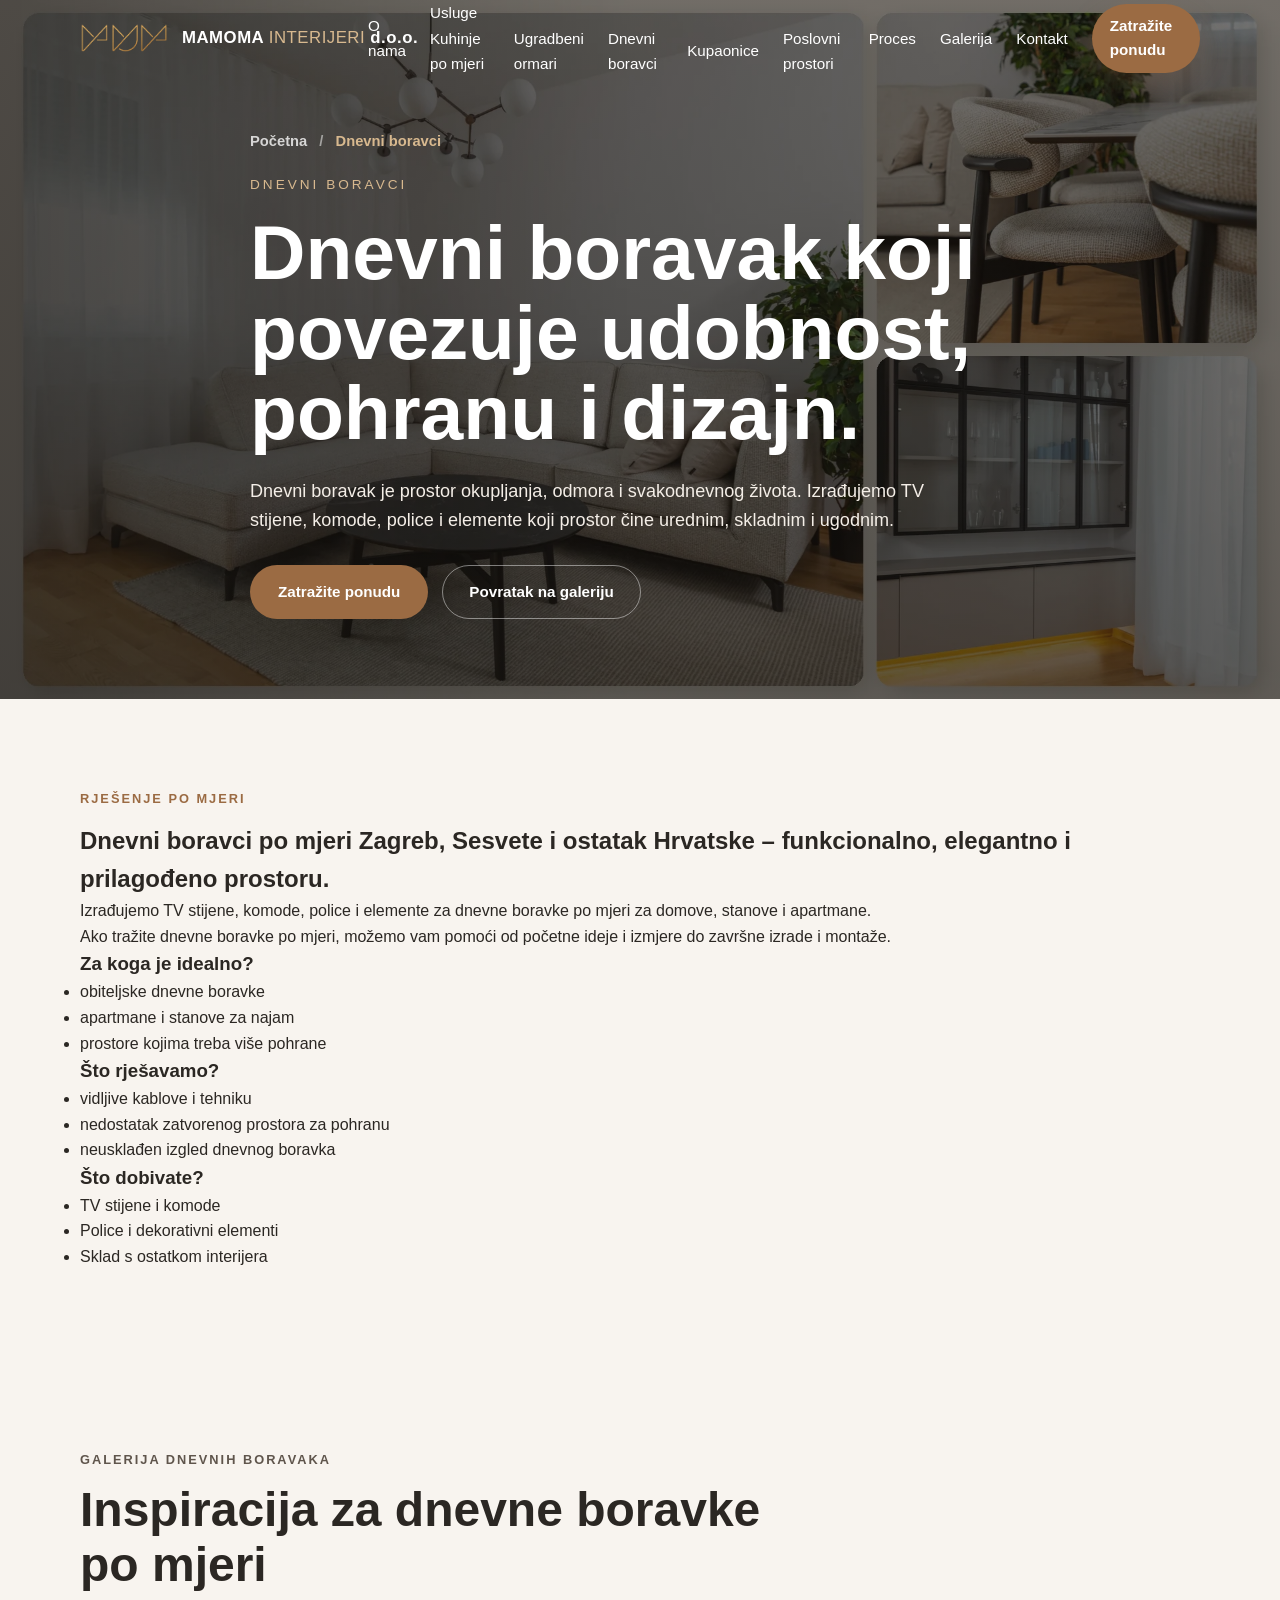
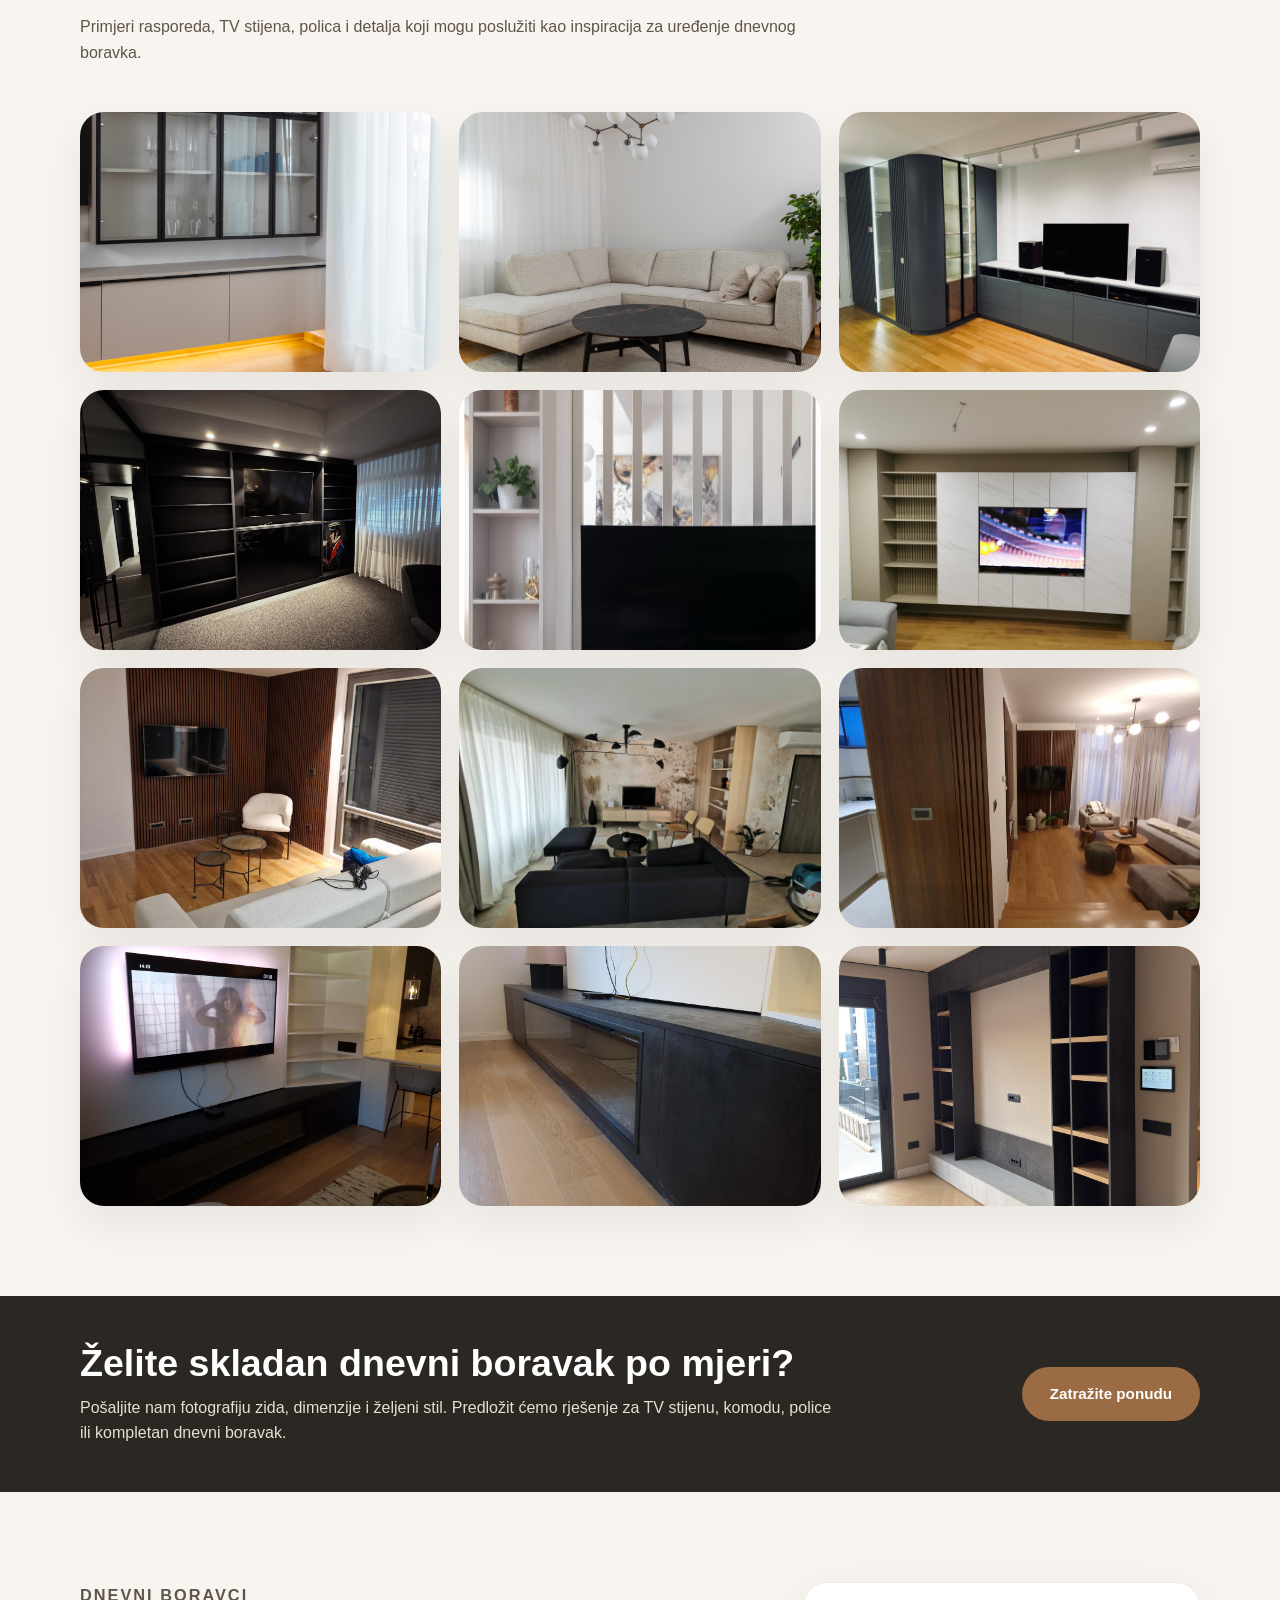
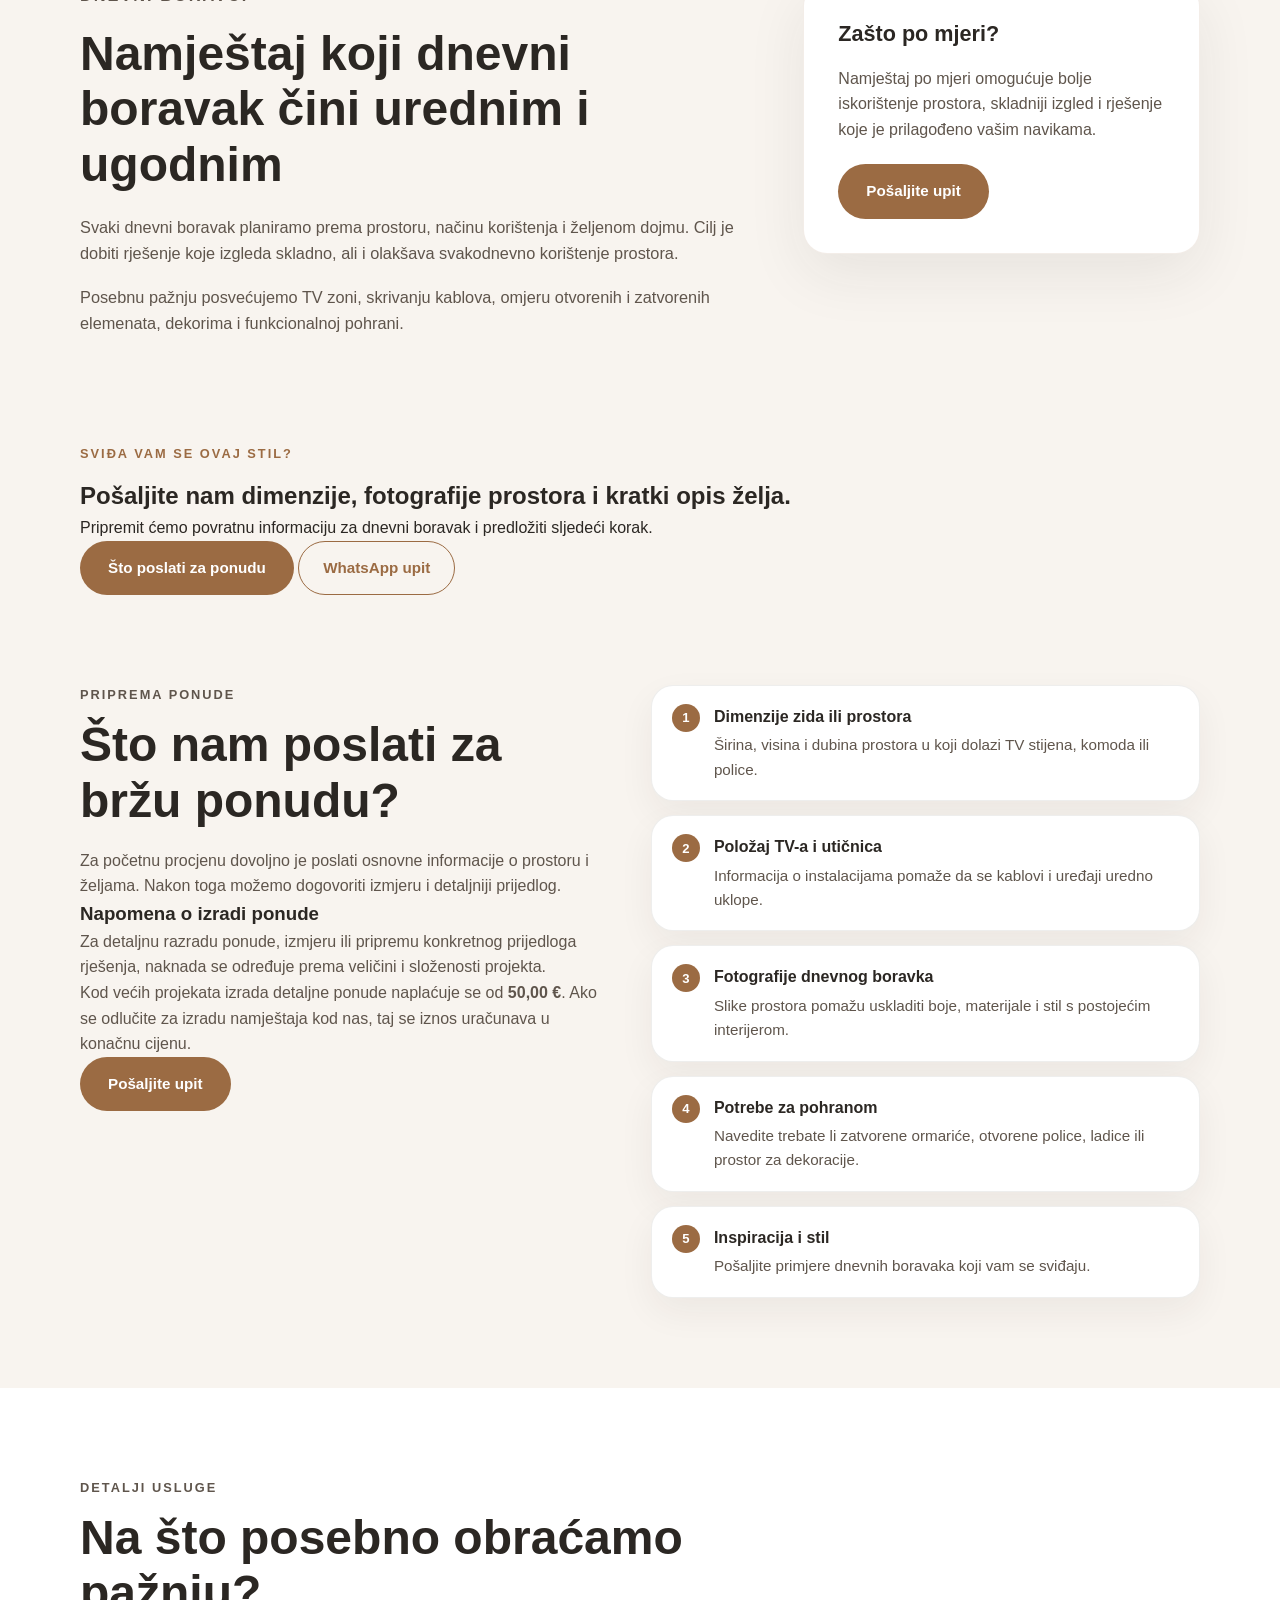
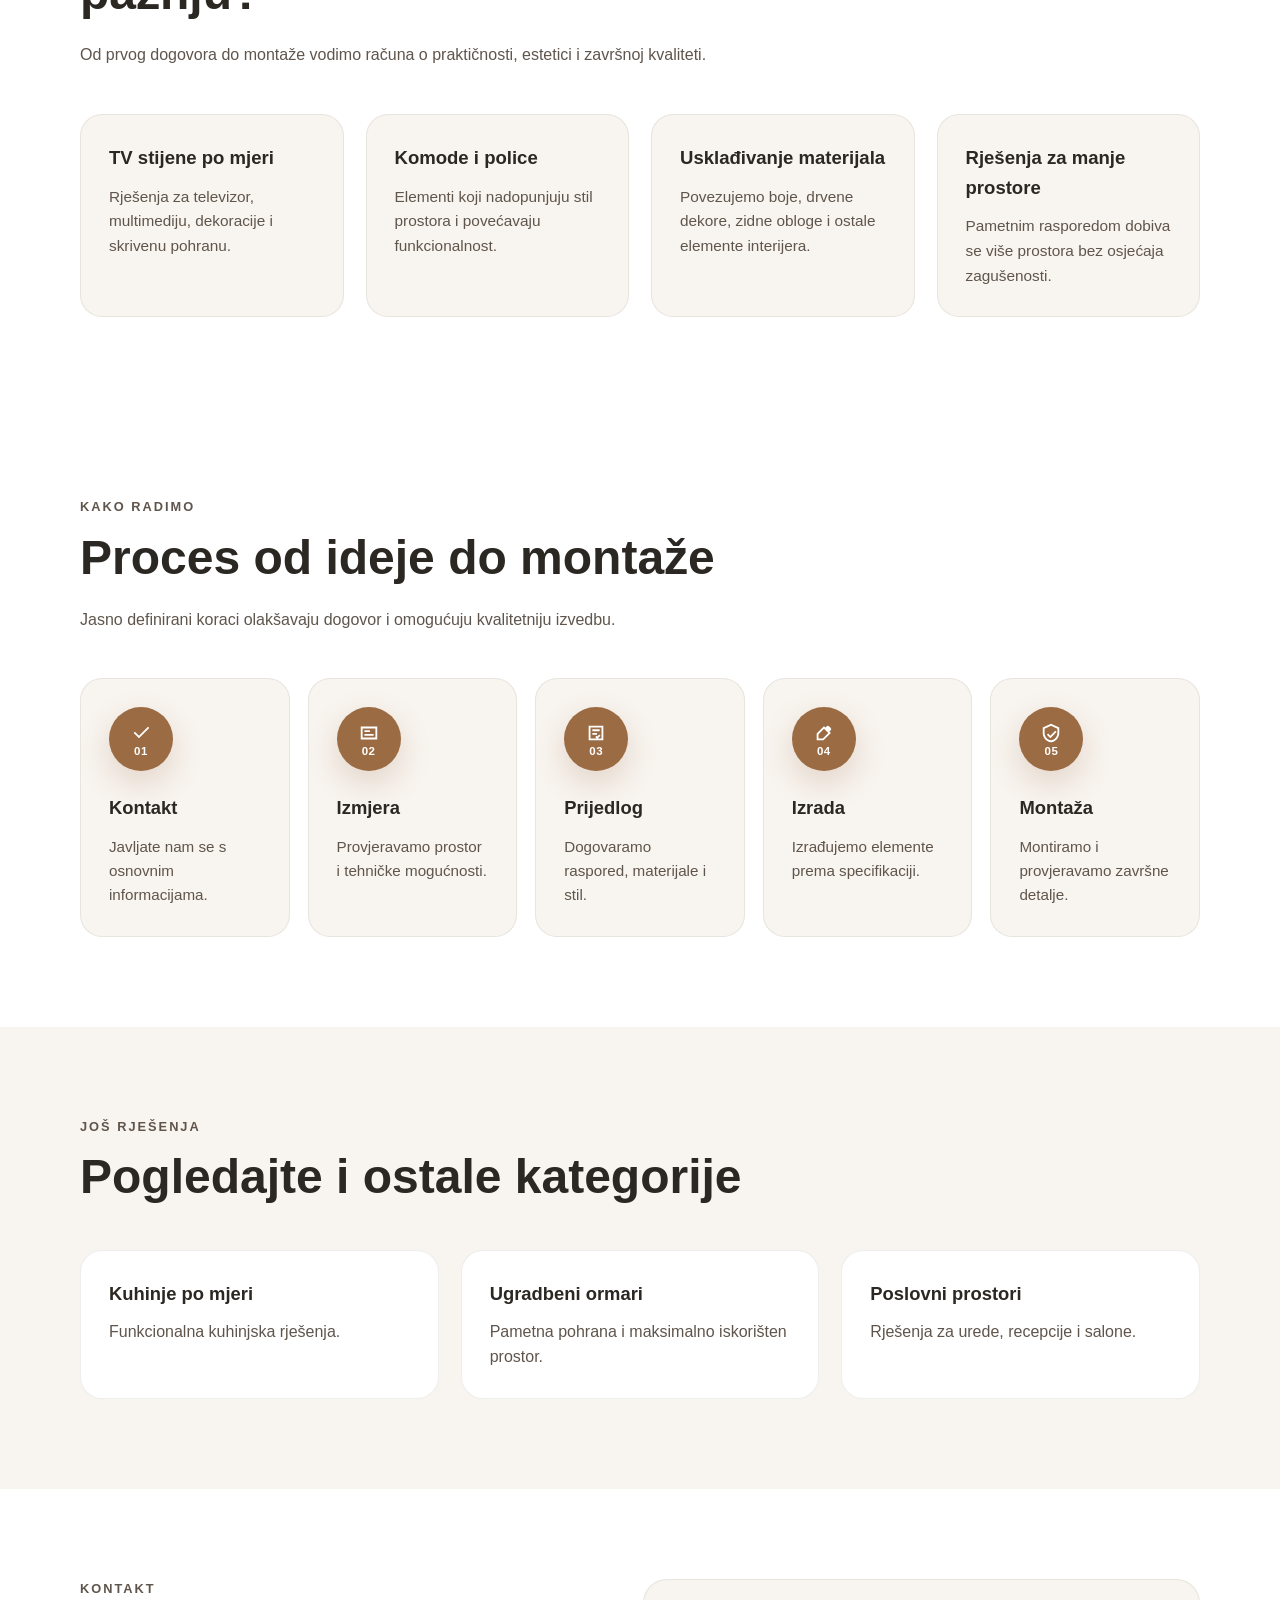
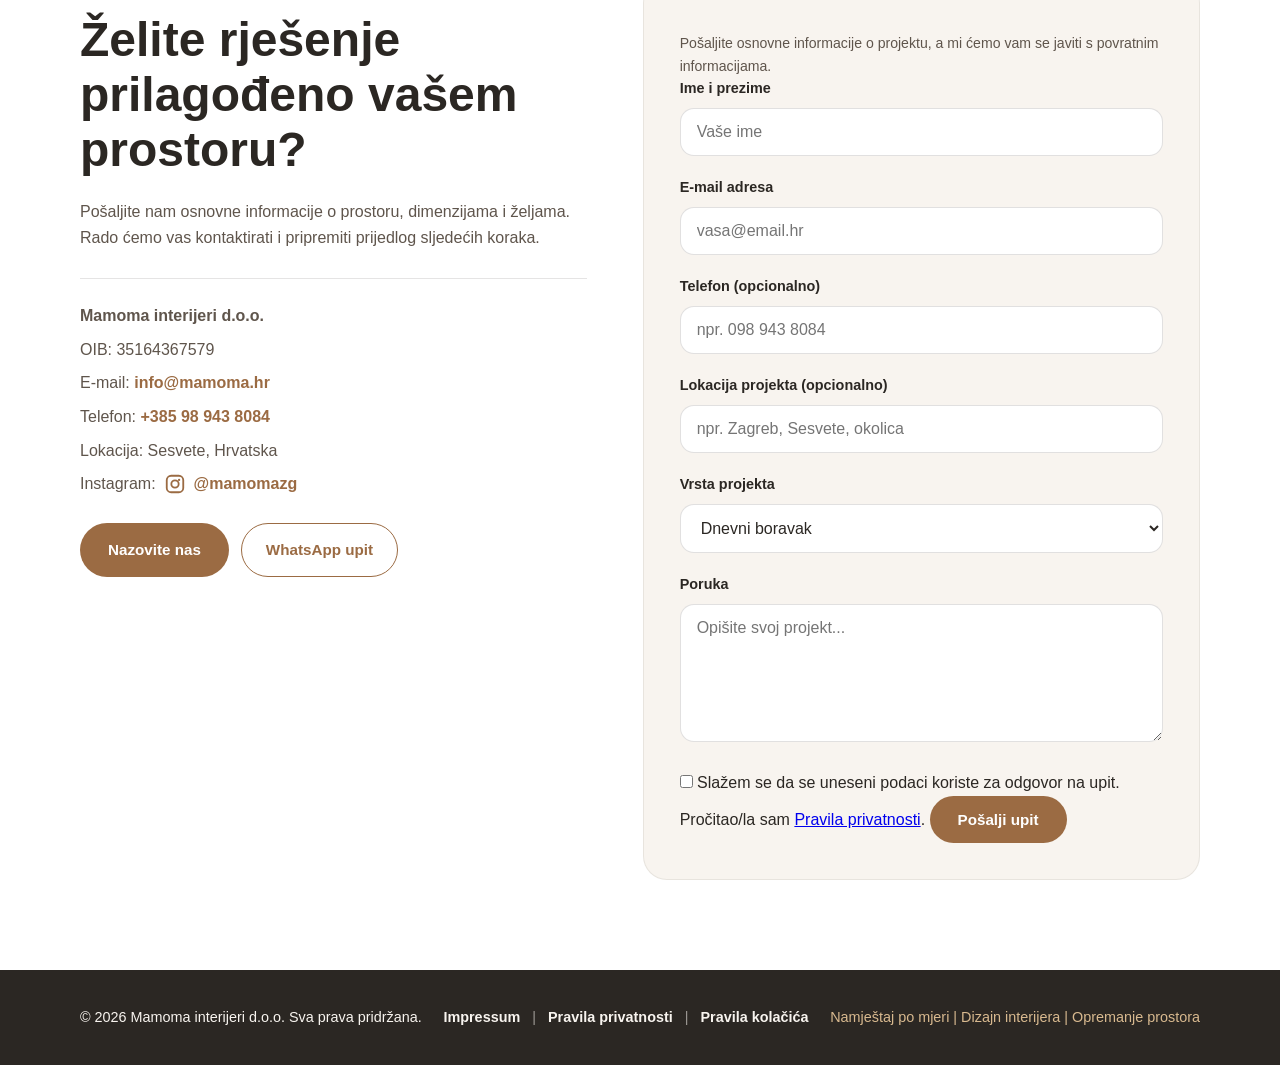
==== commit e526474a: "Add files via upload" ====
--- a/dnevni-boravci.html
+++ b/dnevni-boravci.html
@@ -8,7 +8,7 @@
 
     <!-- Osnovni SEO -->
     <title>Dnevni boravci po mjeri | TV stijene i komode | Mamoma interijeri d.o.o.</title>
-    <meta name="description" content="TV stijene, komode, police i namještaj za dnevne boravke po mjeri. Elegantna i funkcionalna rješenja za domove, stanove i apartmane.">
+    <meta name="description" content="Izrađujemo TV stijene, komode, police i elemente za dnevne boravke po mjeri za domove, stanove i apartmane u Zagrebu, Sesvetama i okolici.">
     <meta name="keywords" content="dnevni boravci po mjeri, TV stijene, komode po mjeri, police po mjeri, namještaj za dnevni boravak, Mamoma interijeri">
     <meta name="author" content="Mamoma interijeri d.o.o.">
     <meta name="robots" content="index, follow, max-image-preview:large">
@@ -210,16 +210,26 @@
             <nav class="main-nav" aria-label="Glavna navigacija">
                 <ul>
                     <li><a href="index.html#o-nama">O nama</a></li>
-                    <li><a href="index.html#usluge">Usluge</a></li>
-                    <li><a href="index.html#prednosti">Prednosti</a></li>
+                    <li class="nav-has-dropdown">
+                        <a href="index.html#usluge" class="nav-dropdown-toggle" aria-haspopup="true" aria-expanded="false">
+							<span>Usluge</span>
+							<span class="dropdown-arrow-css" aria-hidden="true"></span>
+						</a>
+                        <ul class="nav-dropdown" aria-label="Podstranice usluga">
+                            <li><a href="kuhinje-po-mjeri.html">Kuhinje po mjeri</a></li>
+                            <li><a href="ugradbeni-ormari.html">Ugradbeni ormari</a></li>
+                            <li><a href="dnevni-boravci.html">Dnevni boravci</a></li>
+                            <li><a href="kupaonice.html">Kupaonice</a></li>
+                            <li><a href="poslovni-prostori.html">Poslovni prostori</a></li>
+                        </ul>
+                    </li>
                     <li><a href="index.html#proces">Proces</a></li>
                     <li><a href="index.html#galerija">Galerija</a></li>
                     <li><a href="index.html#kontakt">Kontakt</a></li>
-                
-                    <li class="desktop-nav-cta"><a href="#kontakt" class="header-cta">Zatražite ponudu</a></li>
+                    <li class="desktop-nav-cta"><a href="index.html#ponuda" class="header-cta">Zatražite ponudu</a></li>
                 </ul>
 
-                <a href="index.html#kontakt" class="mobile-menu-cta">Zatražite ponudu</a>
+                <a href="index.html#ponuda" class="mobile-menu-cta">Zatražite ponudu</a>
             </nav>
 
         </div>
@@ -246,8 +256,36 @@
                 </p>
 
                 <div class="hero-actions">
-                    <a href="#kontakt" class="btn-primary">Zatražite ponudu</a>
+                    <a href="#ponuda" class="btn-primary">Zatražite ponudu</a>
                     <a href="index.html#galerija" class="btn-secondary">Povratak na galeriju</a>
+                </div>
+            </div>
+        </section>
+
+
+        <!-- PRODAJNI UVOD -->
+        <section class="sales-intro section-padding">
+            <div class="container sales-intro-grid">
+                <div class="sales-intro-copy">
+                    <p class="section-label">Rješenje po mjeri</p>
+                    <h2>Dnevni boravci po mjeri Zagreb, Sesvete i ostatak Hrvatske – funkcionalno, elegantno i prilagođeno prostoru.</h2>
+                    <p>Izrađujemo TV stijene, komode, police i elemente za dnevne boravke po mjeri za domove, stanove i apartmane.</p>
+                    <p class="local-seo-note">Ako tražite dnevne boravke po mjeri, možemo vam pomoći od početne ideje i izmjere do završne izrade i montaže.</p>
+                </div>
+
+                <div class="sales-intro-cards">
+                    <article class="sales-mini-card">
+                        <h3>Za koga je idealno?</h3>
+                        <ul><li>obiteljske dnevne boravke</li><li>apartmane i stanove za najam</li><li>prostore kojima treba više pohrane</li></ul>
+                    </article>
+                    <article class="sales-mini-card">
+                        <h3>Što rješavamo?</h3>
+                        <ul><li>vidljive kablove i tehniku</li><li>nedostatak zatvorenog prostora za pohranu</li><li>neusklađen izgled dnevnog boravka</li></ul>
+                    </article>
+                    <article class="sales-mini-card sales-mini-card-accent">
+                        <h3>Što dobivate?</h3>
+                        <ul><li>TV stijene i komode</li><li>Police i dekorativni elementi</li><li>Sklad s ostatkom interijera</li></ul>
+                    </article>
                 </div>
             </div>
         </section>
@@ -399,7 +437,7 @@
                     <p>Pošaljite nam fotografiju zida, dimenzije i željeni stil. Predložit ćemo rješenje za TV stijenu, komodu, police ili kompletan dnevni boravak.</p>
                 </div>
 
-                <a href="#kontakt" class="btn-primary">Zatražite ponudu</a>
+                <a href="#ponuda" class="btn-primary">Zatražite ponudu</a>
             </div>
         </section>
 
@@ -437,14 +475,52 @@
 
 
 
+
+        <!-- JAČI CTA NAKON GALERIJE -->
+        <section class="project-cta-band">
+            <div class="container project-cta-inner">
+                <div>
+                    <p class="section-label">Sviđa vam se ovaj stil?</p>
+                    <h2>Pošaljite nam dimenzije, fotografije prostora i kratki opis želja.</h2>
+                    <p>Pripremit ćemo povratnu informaciju za dnevni boravak i predložiti sljedeći korak.</p>
+                </div>
+                <div class="project-cta-actions">
+                    <a href="#ponuda" class="btn-primary">Što poslati za ponudu</a>
+                    <a href="https://wa.me/385989438084?text=Pozdrav%2C%20zanima%20me%20Dnevni%20boravci%20po%20mjeri." class="btn-outline" target="_blank" rel="noopener noreferrer">WhatsApp upit</a>
+                </div>
+            </div>
+        </section>
+
         <!-- ŠTO NAM POSLATI ZA PONUDU -->
-        <section class="quote-prep section-padding">
+        <section id="ponuda" class="quote-prep section-padding">
             <div class="container quote-prep-grid">
                 <div>
-                    <p class="section-label">Priprema ponude</p>
-                    <h2>Što nam poslati za bržu ponudu?</h2>
-                    <p>Za dnevni boravak je važno znati dimenzije zida, položaj televizora, utičnica i količinu prostora za pohranu.</p>
-                </div>
+					<p class="section-label">Priprema ponude</p>
+
+					<h2>Što nam poslati za bržu ponudu?</h2>
+
+					<p>
+						Za početnu procjenu dovoljno je poslati osnovne informacije o prostoru i željama.
+						Nakon toga možemo dogovoriti izmjeru i detaljniji prijedlog.
+					</p>
+
+					<div class="quote-note">
+						<h3>Napomena o izradi ponude</h3>
+
+						<p>
+							Za detaljnu razradu ponude, izmjeru ili pripremu konkretnog prijedloga rješenja,
+							naknada se određuje prema veličini i složenosti projekta.
+						</p>
+
+						<p>
+							Kod većih projekata izrada detaljne ponude naplaćuje se od
+							<strong>50,00 €</strong>. Ako se odlučite za izradu namještaja kod nas,
+							taj se iznos uračunava u konačnu cijenu.
+						</p>
+
+						<a href="#kontakt" class="btn-primary quote-note-button">Pošaljite upit</a>
+					</div>
+				</div>
 
                 <div class="quote-checklist">
 
@@ -689,7 +765,7 @@
                 </div>
 
                 <!-- Kontakt forma -->
-				<form class="contact-form" action="send-mail.php" method="post">
+				<form class="contact-form" action="send-mail.php" method="post" enctype="multipart/form-data">
 					<p class="form-note">
 						Pošaljite osnovne informacije o projektu, a mi ćemo vam se javiti s povratnim informacijama.
 					</p>
@@ -710,15 +786,28 @@
 						<input type="email" id="email" name="email" placeholder="vasa@email.hr" required>
 					</div>
 
+                    <div class="form-row">
+                        <div class="form-group">
+                            <label for="phone">Telefon <span>(opcionalno)</span></label>
+                            <input type="tel" id="phone" name="phone" placeholder="npr. 098 943 8084">
+                        </div>
+
+                        <div class="form-group">
+                            <label for="location">Lokacija projekta <span>(opcionalno)</span></label>
+                            <input type="text" id="location" name="location" placeholder="npr. Zagreb, Sesvete, okolica">
+                        </div>
+                    </div>
+
 					<div class="form-group">
 						<label for="project-type">Vrsta projekta</label>
 
 						<select id="project-type" name="project-type" required>
 							<option value="">Odaberite vrstu projekta</option>
 							<option value="kuhinja">Kuhinja po mjeri</option>
-							<option value="dnevni-boravak">Dnevni boravak</option>
+							<option value="dnevni-boravak" selected>Dnevni boravak</option>
 							<option value="ormari">Ugradbeni ormari</option>
-							<option value="poslovni-prostor">Poslovni prostor</option>
+							<option value="kupaonice">Kupaonice</option>
+                            <option value="poslovni-prostor">Poslovni prostor</option>
 							<option value="3d-dizajn">3D dizajn interijera</option>
 							<option value="opremanje">Kompletno opremanje prostora</option>
 							<option value="ostalo">Ostalo</option>
@@ -730,7 +819,12 @@
 						<textarea id="message" name="message" rows="6" placeholder="Opišite svoj projekt..." required></textarea>
 					</div>
 
-					<button type="submit" class="btn-primary">Pošalji upit</button>
+					<label class="form-consent">
+                        <input type="checkbox" name="privacy-consent" value="1" required>
+                        <span>Slažem se da se uneseni podaci koriste za odgovor na upit. Pročitao/la sam <a href="privatnost.html" target="_blank">Pravila privatnosti</a>.</span>
+                    </label>
+
+                    <button type="submit" class="btn-primary">Pošalji upit</button>
 
 					<p class="form-status-message" aria-live="polite"></p>
 				</form>
@@ -932,6 +1026,112 @@
                 showNextGalleryImage();
             }
         });
+		
+		/* Swipe podrška za touch ekrane */
+		let touchStartX = 0;
+		let touchStartY = 0;
+		let touchEndX = 0;
+		let touchEndY = 0;
+
+		function isTouchDevice() {
+			return window.matchMedia('(pointer: coarse)').matches;
+		}
+
+		if (galleryLightbox && isTouchDevice()) {
+			galleryLightbox.addEventListener('touchstart', function (event) {
+				if (!galleryLightbox.classList.contains('is-open')) return;
+
+				touchStartX = event.changedTouches[0].screenX;
+				touchStartY = event.changedTouches[0].screenY;
+			}, { passive: true });
+
+			galleryLightbox.addEventListener('touchend', function (event) {
+				if (!galleryLightbox.classList.contains('is-open')) return;
+
+				touchEndX = event.changedTouches[0].screenX;
+				touchEndY = event.changedTouches[0].screenY;
+
+				handleGallerySwipe();
+			}, { passive: true });
+		}
+
+		function handleGallerySwipe() {
+			const swipeDistanceX = touchEndX - touchStartX;
+			const swipeDistanceY = touchEndY - touchStartY;
+
+			const minimumSwipeDistance = 50;
+
+			/*
+				Ne reagiramo ako je korisnik više povukao gore/dolje nego lijevo/desno.
+				Tako izbjegavamo slučajno mijenjanje slike kod normalnog scrollanja.
+			*/
+			if (Math.abs(swipeDistanceY) > Math.abs(swipeDistanceX)) {
+				return;
+			}
+
+			if (Math.abs(swipeDistanceX) < minimumSwipeDistance) {
+				return;
+			}
+
+			if (swipeDistanceX < 0) {
+				showNextGalleryImage();
+			} else {
+				showPreviousGalleryImage();
+			}
+		}
+		
+		/* AJAX slanje kontakt forme */
+        const contactForms = document.querySelectorAll('.contact-form');
+
+        contactForms.forEach(function (form) {
+            const statusMessage = form.querySelector('.form-status-message');
+            const submitButton = form.querySelector('button[type="submit"]');
+
+            if (!statusMessage || !submitButton) return;
+
+            form.addEventListener('submit', function (event) {
+                event.preventDefault();
+
+                statusMessage.className = 'form-status-message';
+                statusMessage.textContent = '';
+                statusMessage.classList.remove('is-visible', 'is-success', 'is-error');
+
+                submitButton.disabled = true;
+                submitButton.textContent = 'Slanje...';
+
+                fetch(form.action, {
+                    method: 'POST',
+                    body: new FormData(form)
+                })
+                .then(function (response) {
+                    return response.json();
+                })
+                .then(function (data) {
+                    statusMessage.textContent = data.message || 'Hvala! Vaš upit je poslan.';
+                    statusMessage.classList.add('is-visible');
+
+                    if (data.success) {
+                        statusMessage.classList.add('is-success');
+                        form.reset();
+
+                        setTimeout(function () {
+                            statusMessage.classList.remove('is-visible', 'is-success');
+                            statusMessage.textContent = '';
+                        }, 6000);
+                    } else {
+                        statusMessage.classList.add('is-error');
+                    }
+                })
+                .catch(function () {
+                    statusMessage.textContent = 'Nažalost, poruka trenutno nije poslana. Molimo pokušajte ponovno ili nas kontaktirajte telefonom.';
+                    statusMessage.classList.add('is-visible', 'is-error');
+                })
+                .finally(function () {
+                    submitButton.disabled = false;
+                    submitButton.textContent = 'Pošalji upit';
+                });
+            });
+        });
     </script>
 
 </body>
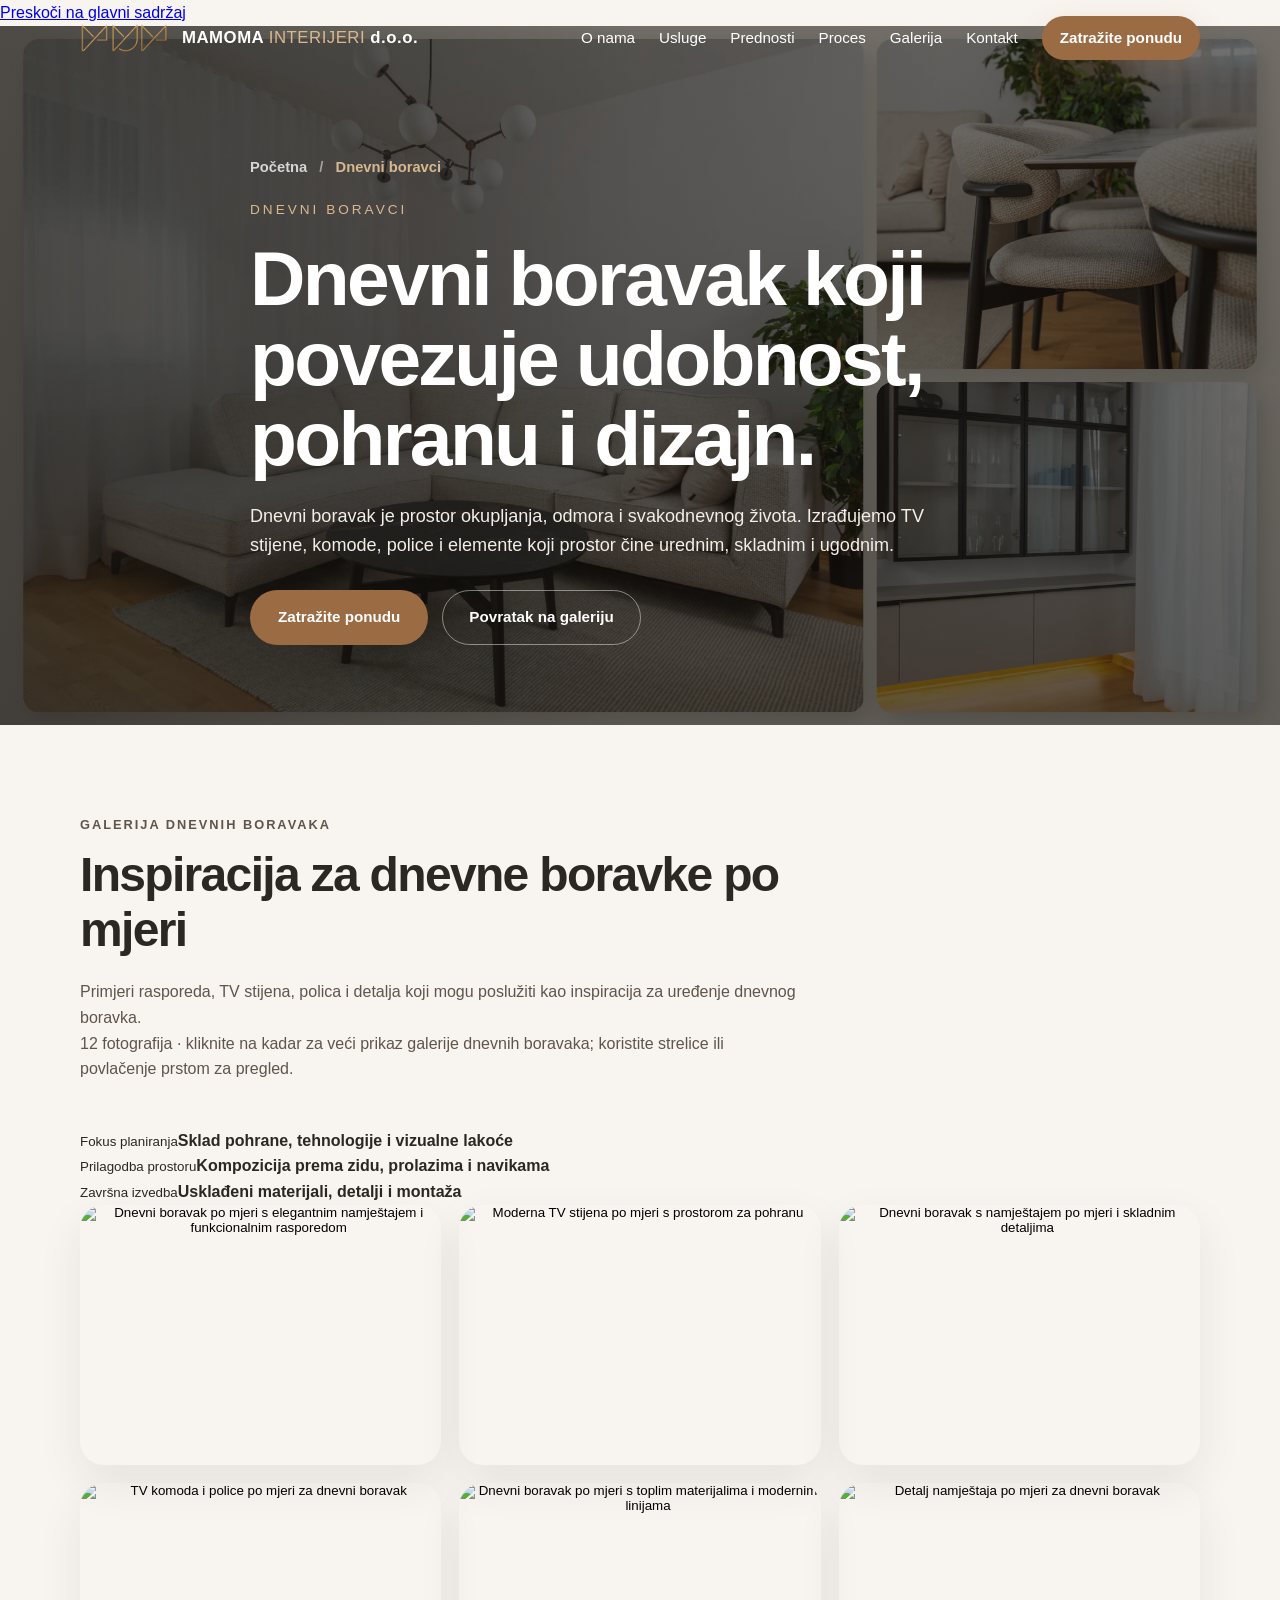
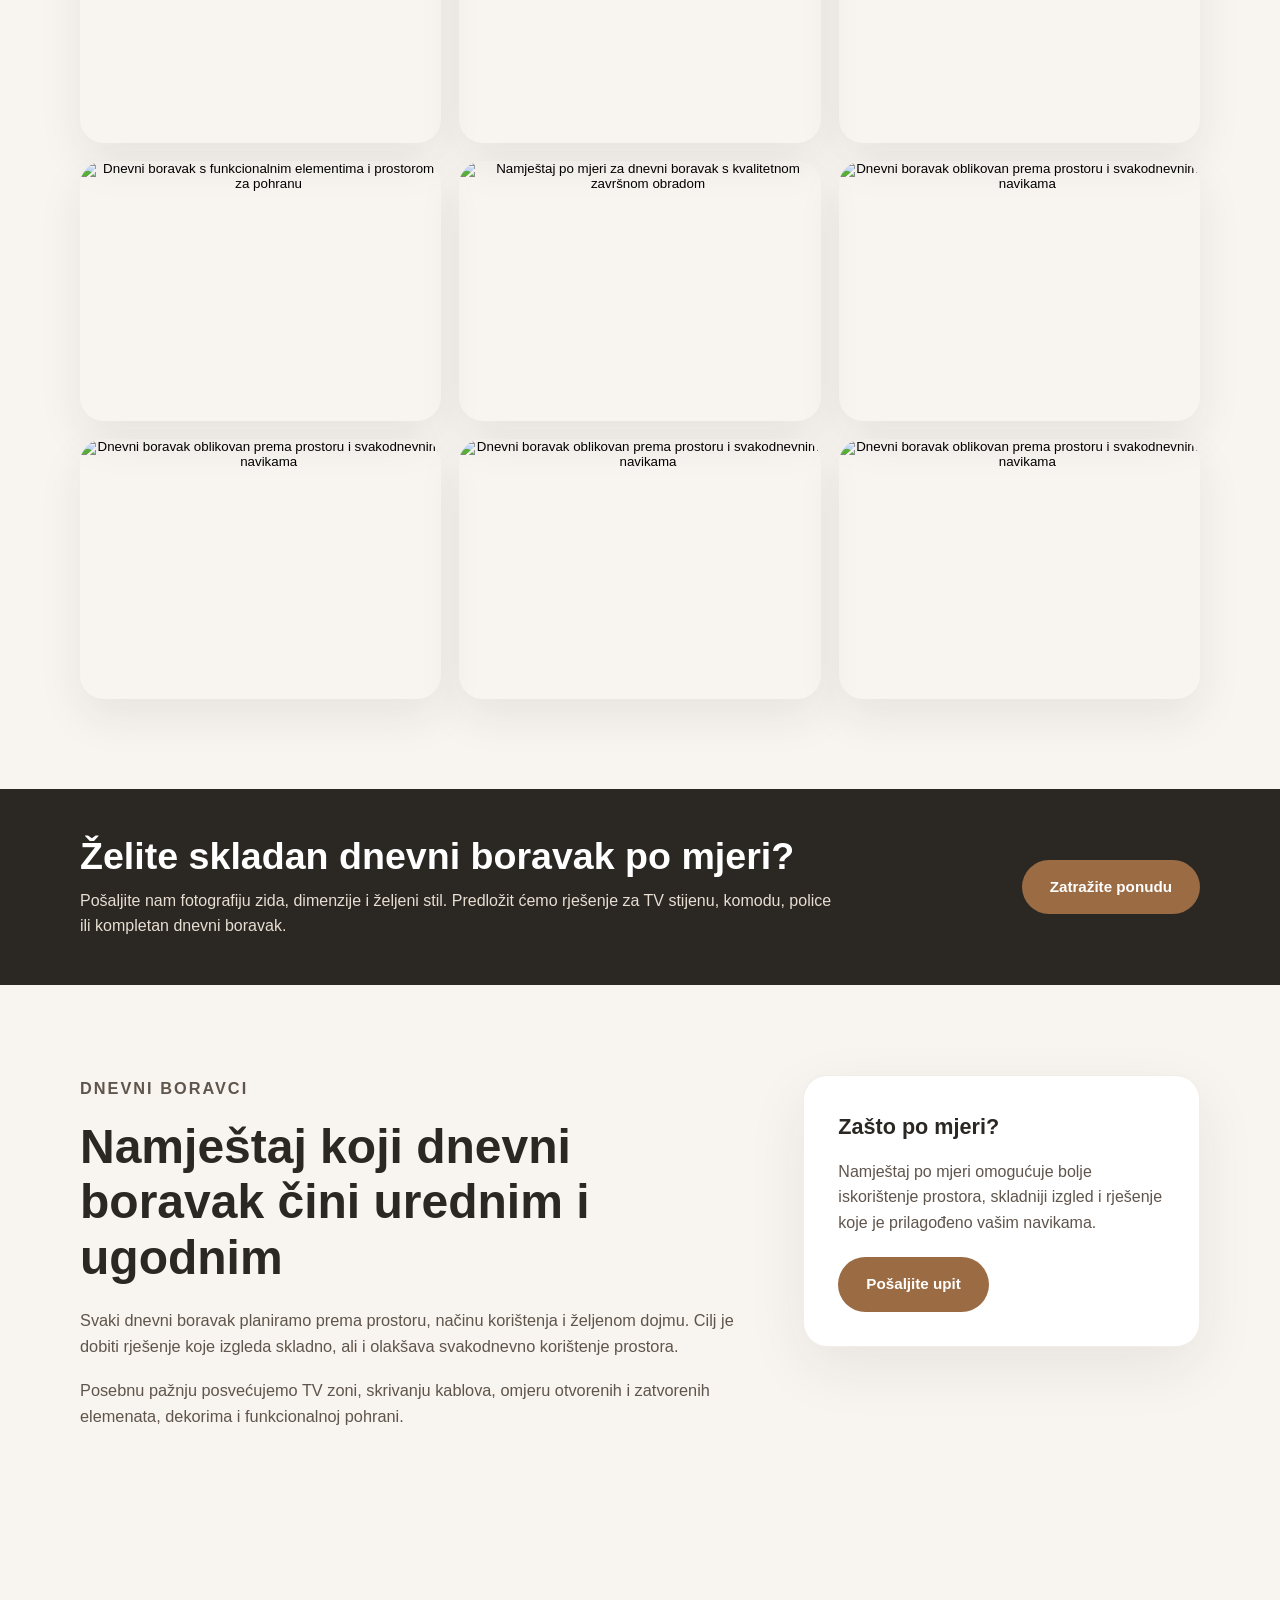
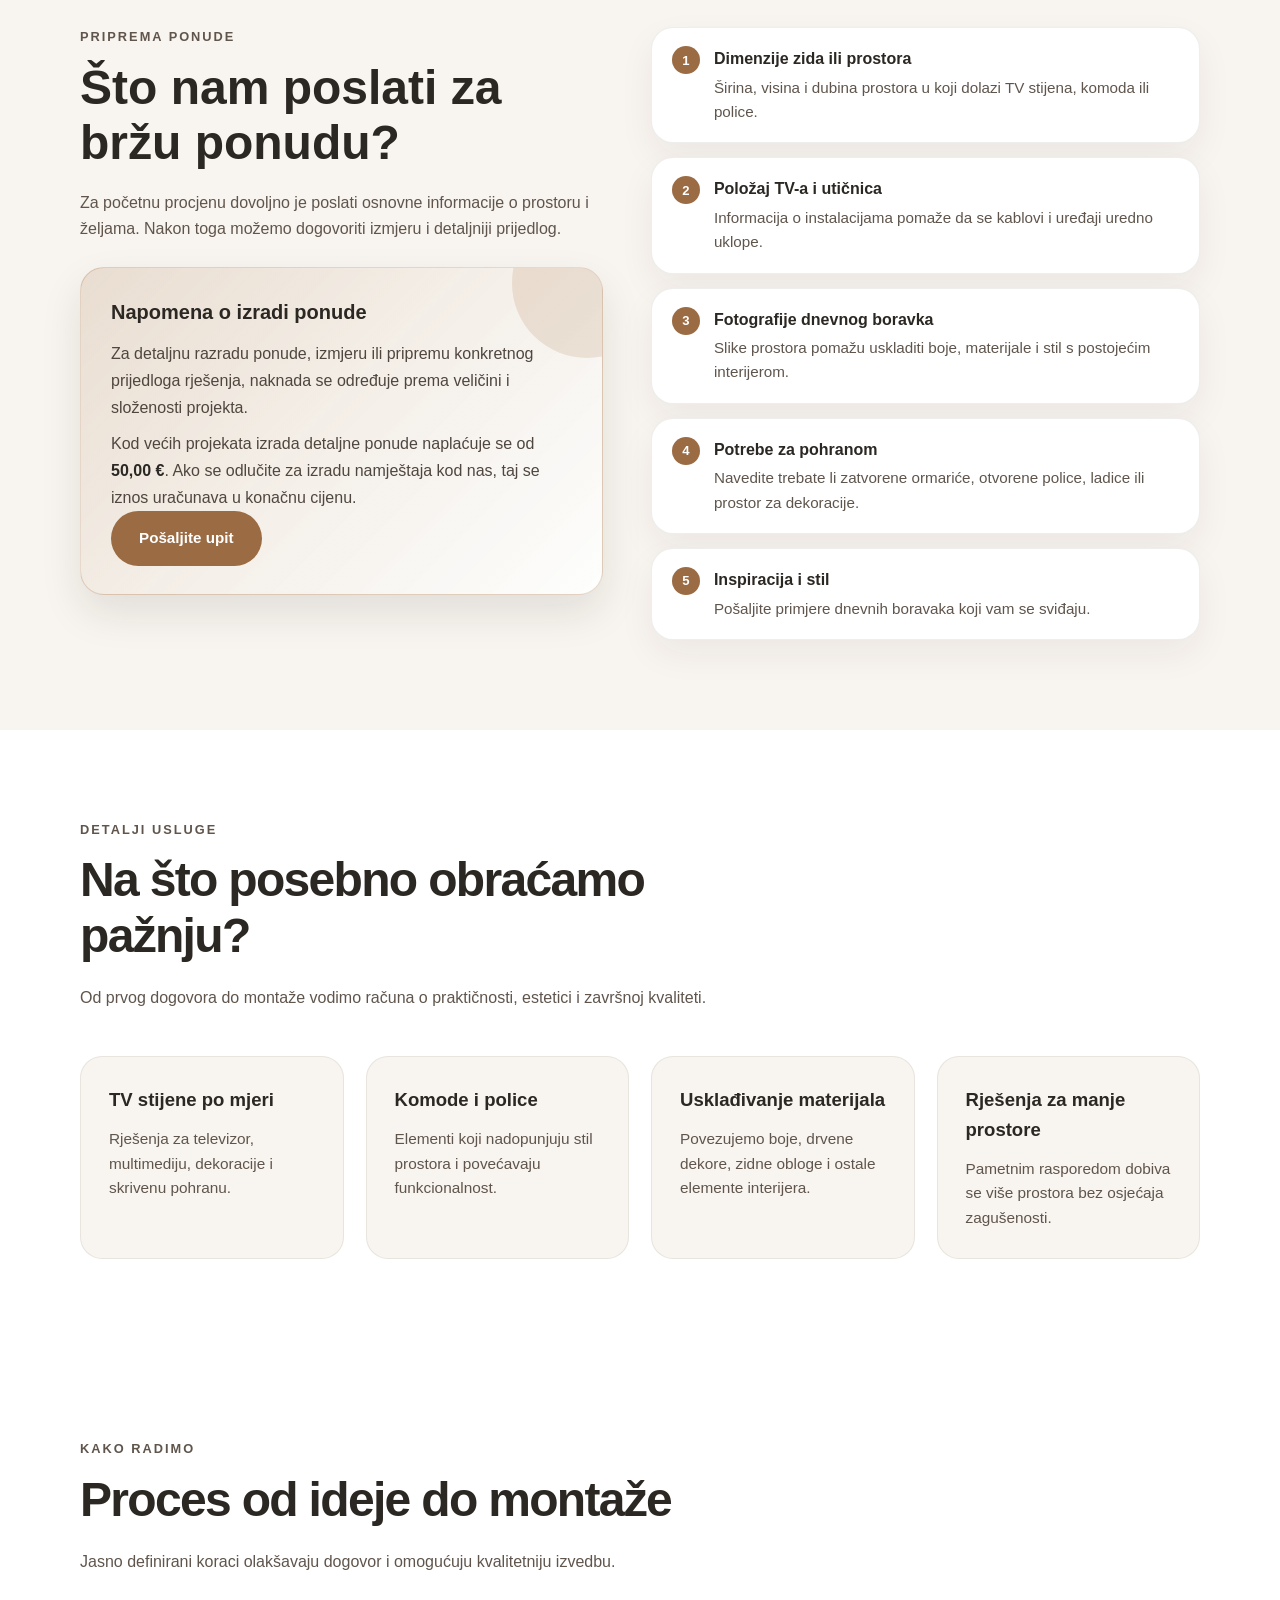
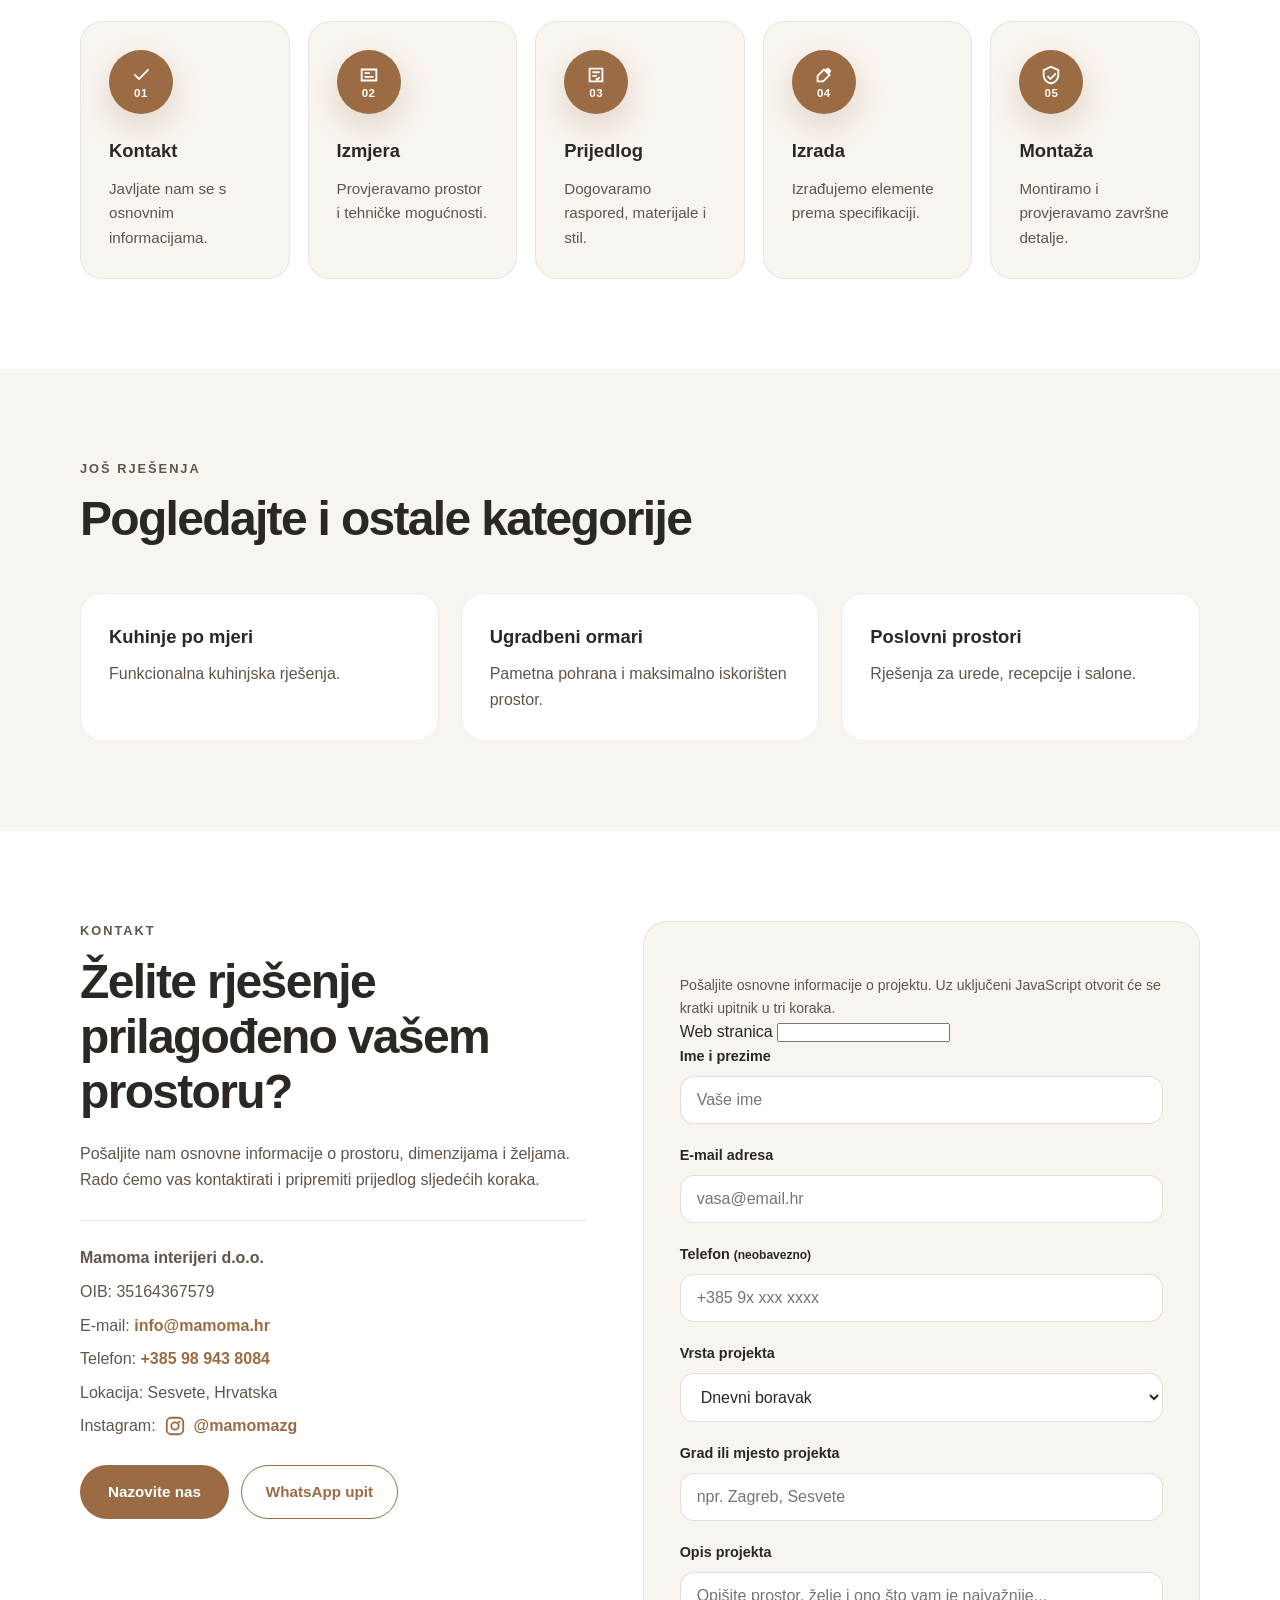
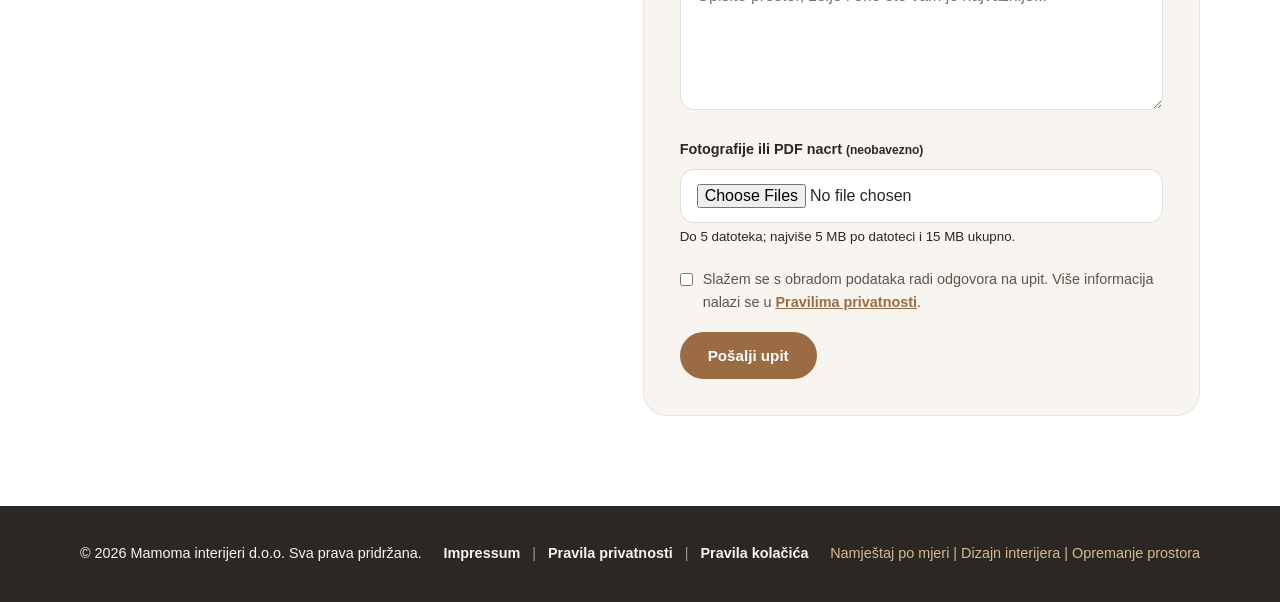
==== commit e8e40a16: "Add files via upload" ====
--- a/dnevni-boravci.html
+++ b/dnevni-boravci.html
@@ -1,56 +1,52 @@
 <!DOCTYPE html>
 <html lang="hr">
 <head>
-    <meta charset="UTF-8">
-
-    <!-- Responzivnost za mobitele, tablete i računala -->
-    <meta name="viewport" content="width=device-width, initial-scale=1.0">
-
-    <!-- Osnovni SEO -->
-    <title>Dnevni boravci po mjeri | TV stijene i komode | Mamoma interijeri d.o.o.</title>
-    <meta name="description" content="Izrađujemo TV stijene, komode, police i elemente za dnevne boravke po mjeri za domove, stanove i apartmane u Zagrebu, Sesvetama i okolici.">
-    <meta name="keywords" content="dnevni boravci po mjeri, TV stijene, komode po mjeri, police po mjeri, namještaj za dnevni boravak, Mamoma interijeri">
-    <meta name="author" content="Mamoma interijeri d.o.o.">
-    <meta name="robots" content="index, follow, max-image-preview:large">
-    <meta name="language" content="hr">
-    <meta name="theme-color" content="#2b2723">
-
-    <!-- Canonical URL -->
-    <link rel="canonical" href="https://www.mamoma.hr/dnevni-boravci.html">
-
-    <!-- Hreflang za hrvatsku verziju stranice -->
-    <link rel="alternate" hreflang="hr-HR" href="https://www.mamoma.hr/dnevni-boravci.html">
-    <link rel="alternate" hreflang="x-default" href="https://www.mamoma.hr/dnevni-boravci.html">
-
-    <!-- Open Graph za Facebook, WhatsApp, LinkedIn i ostale platforme -->
-    <meta property="og:locale" content="hr_HR">
-    <meta property="og:type" content="website">
-    <meta property="og:title" content="Dnevni boravci po mjeri | TV stijene i komode | Mamoma interijeri">
-    <meta property="og:description" content="TV stijene, komode, police i namještaj za dnevne boravke po mjeri. Elegantna i funkcionalna rješenja za domove, stanove i apartmane.">
-    <meta property="og:url" content="https://www.mamoma.hr/dnevni-boravci.html">
-    <meta property="og:site_name" content="Mamoma interijeri d.o.o.">
-    <meta property="og:image" content="https://www.mamoma.hr/images/mamoma-og-image.jpg">
-    <meta property="og:image:alt" content="Dnevni boravci po mjeri | TV stijene i komode | Mamoma interijeri">
-    <meta property="og:image:width" content="1200">
-    <meta property="og:image:height" content="630">
-
-    <!-- Twitter/X kartica za dijeljenje linka -->
-    <meta name="twitter:card" content="summary_large_image">
-    <meta name="twitter:title" content="Dnevni boravci po mjeri | TV stijene i komode | Mamoma interijeri">
-    <meta name="twitter:description" content="TV stijene, komode, police i namještaj za dnevne boravke po mjeri. Elegantna i funkcionalna rješenja za domove, stanove i apartmane.">
-    <meta name="twitter:image" content="https://www.mamoma.hr/images/mamoma-og-image.jpg">
-
-    <!-- Ikone -->
-    <link rel="icon" href="images/favicon.ico?v=3" sizes="any">
-    <link rel="icon" type="image/png" sizes="32x32" href="images/favicon-32x32.png?v=3">
-    <link rel="icon" type="image/png" sizes="16x16" href="images/favicon-16x16.png?v=3">
-    <link rel="apple-touch-icon" sizes="180x180" href="images/apple-touch-icon.png?v=3">
-
-    <!-- CSS -->
-    <link rel="stylesheet" href="css/styles.css">
-
-    <!-- Strukturirani podaci za Google i druge tražilice -->
-    <script type="application/ld+json">
+<meta charset="utf-8"/>
+<!-- Responzivnost za mobitele, tablete i računala -->
+<meta content="width=device-width, initial-scale=1.0" name="viewport"/>
+<!-- Osnovni SEO -->
+<title>Dnevni boravci po mjeri | TV stijene i komode | Mamoma interijeri d.o.o.</title>
+<meta content="TV stijene, komode, police i namještaj za dnevne boravke po mjeri. Elegantna i funkcionalna rješenja za domove, stanove i apartmane." name="description"/>
+<meta content="dnevni boravci po mjeri, TV stijene, komode po mjeri, police po mjeri, namještaj za dnevni boravak, Mamoma interijeri" name="keywords"/>
+<meta content="Mamoma interijeri d.o.o." name="author"/>
+<meta content="index, follow, max-image-preview:large" name="robots"/>
+<meta content="hr" name="language"/>
+<meta content="#2b2723" name="theme-color"/>
+<!-- Canonical URL -->
+<link href="https://www.mamoma.hr/dnevni-boravci.html" rel="canonical"/>
+<!-- Hreflang za hrvatsku verziju stranice -->
+<link href="https://www.mamoma.hr/dnevni-boravci.html" hreflang="hr-HR" rel="alternate"/>
+<link href="https://www.mamoma.hr/dnevni-boravci.html" hreflang="x-default" rel="alternate"/>
+<!-- Open Graph za Facebook, WhatsApp, LinkedIn i ostale platforme -->
+<meta content="hr_HR" property="og:locale"/>
+<meta content="website" property="og:type"/>
+<meta content="Dnevni boravci po mjeri | TV stijene i komode | Mamoma interijeri" property="og:title"/>
+<meta content="TV stijene, komode, police i namještaj za dnevne boravke po mjeri. Elegantna i funkcionalna rješenja za domove, stanove i apartmane." property="og:description"/>
+<meta content="https://www.mamoma.hr/dnevni-boravci.html" property="og:url"/>
+<meta content="Mamoma interijeri d.o.o." property="og:site_name"/>
+<meta content="https://www.mamoma.hr/images/mamoma-og-image.jpg" property="og:image"/>
+<meta content="Dnevni boravci po mjeri | TV stijene i komode | Mamoma interijeri" property="og:image:alt"/>
+<meta content="1200" property="og:image:width"/>
+<meta content="630" property="og:image:height"/>
+<!-- Twitter/X kartica za dijeljenje linka -->
+<meta content="summary_large_image" name="twitter:card"/>
+<meta content="Dnevni boravci po mjeri | TV stijene i komode | Mamoma interijeri" name="twitter:title"/>
+<meta content="TV stijene, komode, police i namještaj za dnevne boravke po mjeri. Elegantna i funkcionalna rješenja za domove, stanove i apartmane." name="twitter:description"/>
+<meta content="https://www.mamoma.hr/images/mamoma-og-image.jpg" name="twitter:image"/>
+<!-- Ikone -->
+<link href="images/favicon.ico?v=3" rel="icon" sizes="any"/>
+<link href="images/favicon-32x32.png?v=3" rel="icon" sizes="32x32" type="image/png"/>
+<link href="images/favicon-16x16.png?v=3" rel="icon" sizes="16x16" type="image/png"/>
+<link href="images/apple-touch-icon.png?v=3" rel="apple-touch-icon" sizes="180x180"/>
+<!-- CSS -->
+<link href="css/styles.css" rel="stylesheet"/>
+<!-- Tipografija i vizualni refresh -->
+<link href="https://fonts.googleapis.com" rel="preconnect"/>
+<link crossorigin="" href="https://fonts.gstatic.com" rel="preconnect"/>
+<link href="https://fonts.googleapis.com/css2?family=Cormorant+Garamond:ital,wght@0,500;0,600;1,500&amp;family=Manrope:wght@400;500;600;700;800&amp;display=swap" rel="stylesheet"/>
+<link href="css/visual-refresh.css?v=2" rel="stylesheet"/><link href="css/cro-enhancements.css?v=5" rel="stylesheet"/>
+<!-- Strukturirani podaci za Google i druge tražilice -->
+<script type="application/ld+json">
 {
         "@context": "https://schema.org",
         "@type": "HomeAndConstructionBusiness",
@@ -133,8 +129,7 @@
         }
 }
     </script>
-
-    <script type="application/ld+json">
+<script type="application/ld+json">
 {
         "@context": "https://schema.org",
         "@type": "Service",
@@ -161,8 +156,7 @@
         "description": "TV stijene, komode, police i namještaj za dnevne boravke po mjeri. Elegantna i funkcionalna rješenja za domove, stanove i apartmane."
 }
     </script>
-
-    <script type="application/ld+json">
+<script type="application/ld+json">
 {
         "@context": "https://schema.org",
         "@type": "BreadcrumbList",
@@ -183,956 +177,435 @@
 }
     </script>
 </head>
-
-<body>
-
-    <!-- HEADER / NAVIGACIJA -->
-    <header class="site-header">
-        <div class="container header-container">
-
-            <!-- Logo tvrtke -->
-            <a href="index.html" class="logo" aria-label="Mamoma interijeri d.o.o. - početna stranica">
-                <img src="images/mamoma-symbol.png" alt="" class="logo-symbol">
-
-                <span class="logo-text">
+<body data-project-type="dnevni-boravak"><a class="skip-link" href="#main-content">Preskoči na glavni sadržaj</a>
+<!-- HEADER / NAVIGACIJA -->
+<header class="site-header">
+<div class="container header-container">
+<!-- Logo tvrtke -->
+<a aria-label="Mamoma interijeri d.o.o. - početna stranica" class="logo" href="index.html">
+<img alt="" class="logo-symbol" src="images/mamoma-symbol.png"/>
+<span class="logo-text">
                     MAMOMA <strong>INTERIJERI</strong> <span class="logo-company-type">d.o.o.</span>
-                </span>
-            </a>
-
-            <!-- Gumb za mobilni meni -->
-            <button class="menu-toggle" type="button" aria-label="Otvori navigacijski meni" aria-expanded="false">
-                <span></span>
-                <span></span>
-                <span></span>
-            </button>
-
-            <!-- Glavna navigacija -->
-            <nav class="main-nav" aria-label="Glavna navigacija">
-                <ul>
-                    <li><a href="index.html#o-nama">O nama</a></li>
-                    <li class="nav-has-dropdown">
-                        <a href="index.html#usluge" class="nav-dropdown-toggle" aria-haspopup="true" aria-expanded="false">
-							<span>Usluge</span>
-							<span class="dropdown-arrow-css" aria-hidden="true"></span>
-						</a>
-                        <ul class="nav-dropdown" aria-label="Podstranice usluga">
-                            <li><a href="kuhinje-po-mjeri.html">Kuhinje po mjeri</a></li>
-                            <li><a href="ugradbeni-ormari.html">Ugradbeni ormari</a></li>
-                            <li><a href="dnevni-boravci.html">Dnevni boravci</a></li>
-                            <li><a href="kupaonice.html">Kupaonice</a></li>
-                            <li><a href="poslovni-prostori.html">Poslovni prostori</a></li>
-                        </ul>
-                    </li>
-                    <li><a href="index.html#proces">Proces</a></li>
-                    <li><a href="index.html#galerija">Galerija</a></li>
-                    <li><a href="index.html#kontakt">Kontakt</a></li>
-                    <li class="desktop-nav-cta"><a href="index.html#ponuda" class="header-cta">Zatražite ponudu</a></li>
-                </ul>
-
-                <a href="index.html#ponuda" class="mobile-menu-cta">Zatražite ponudu</a>
-            </nav>
-
-        </div>
-    </header>
-
-    <!-- GLAVNI SADRŽAJ -->
-    <main>
-
-        <!-- HERO PODSTRANICE -->
-        <section class="subpage-hero dnevni-hero">
-            <div class="container subpage-hero-content">
-                
-                <nav class="breadcrumb-on-hero" aria-label="Putanja stranice">
-                    <a href="index.html">Početna</a>
-                    <span class="breadcrumb-separator">/</span>
-                    <span class="breadcrumb-current">Dnevni boravci</span>
-                </nav>
-                <p class="hero-subtitle">Dnevni boravci</p>
-
-                <h1>Dnevni boravak koji povezuje udobnost, pohranu i dizajn.</h1>
-
-                <p>
+</span>
+</a>
+<!-- Gumb za mobilni meni -->
+<button aria-controls="main-navigation" aria-expanded="false" aria-label="Otvori navigacijski meni" class="menu-toggle" type="button">
+<span></span>
+<span></span>
+<span></span>
+</button>
+<!-- Glavna navigacija -->
+<nav aria-label="Glavna navigacija" class="main-nav" id="main-navigation">
+<ul>
+<li><a href="index.html#o-nama">O nama</a></li>
+<li><a href="index.html#usluge">Usluge</a></li>
+<li><a href="index.html#prednosti">Prednosti</a></li>
+<li><a href="index.html#proces">Proces</a></li>
+<li><a href="index.html#galerija">Galerija</a></li>
+<li><a href="index.html#kontakt">Kontakt</a></li>
+<li class="desktop-nav-cta"><a class="header-cta" data-project-type="dnevni-boravak" data-quote-open="" data-source="header" href="#kontakt">Zatražite ponudu</a></li>
+</ul>
+<a class="mobile-menu-cta" data-project-type="dnevni-boravak" data-quote-open="" data-source="mobile-menu" href="#kontakt">Zatražite ponudu</a>
+</nav>
+</div>
+</header>
+<!-- GLAVNI SADRŽAJ -->
+<main id="main-content" tabindex="-1">
+<!-- HERO PODSTRANICE -->
+<section class="subpage-hero dnevni-hero">
+<div class="container subpage-hero-content">
+<nav aria-label="Putanja stranice" class="breadcrumb-on-hero">
+<a href="index.html">Početna</a>
+<span class="breadcrumb-separator">/</span>
+<span class="breadcrumb-current">Dnevni boravci</span>
+</nav>
+<p class="hero-subtitle">Dnevni boravci</p>
+<h1>Dnevni boravak koji povezuje udobnost, pohranu i dizajn.</h1>
+<p>
                     Dnevni boravak je prostor okupljanja, odmora i svakodnevnog života. Izrađujemo TV stijene, komode, police i elemente koji prostor čine urednim, skladnim i ugodnim.
                 </p>
-
-                <div class="hero-actions">
-                    <a href="#ponuda" class="btn-primary">Zatražite ponudu</a>
-                    <a href="index.html#galerija" class="btn-secondary">Povratak na galeriju</a>
-                </div>
-            </div>
-        </section>
-
-
-        <!-- PRODAJNI UVOD -->
-        <section class="sales-intro section-padding">
-            <div class="container sales-intro-grid">
-                <div class="sales-intro-copy">
-                    <p class="section-label">Rješenje po mjeri</p>
-                    <h2>Dnevni boravci po mjeri Zagreb, Sesvete i ostatak Hrvatske – funkcionalno, elegantno i prilagođeno prostoru.</h2>
-                    <p>Izrađujemo TV stijene, komode, police i elemente za dnevne boravke po mjeri za domove, stanove i apartmane.</p>
-                    <p class="local-seo-note">Ako tražite dnevne boravke po mjeri, možemo vam pomoći od početne ideje i izmjere do završne izrade i montaže.</p>
-                </div>
-
-                <div class="sales-intro-cards">
-                    <article class="sales-mini-card">
-                        <h3>Za koga je idealno?</h3>
-                        <ul><li>obiteljske dnevne boravke</li><li>apartmane i stanove za najam</li><li>prostore kojima treba više pohrane</li></ul>
-                    </article>
-                    <article class="sales-mini-card">
-                        <h3>Što rješavamo?</h3>
-                        <ul><li>vidljive kablove i tehniku</li><li>nedostatak zatvorenog prostora za pohranu</li><li>neusklađen izgled dnevnog boravka</li></ul>
-                    </article>
-                    <article class="sales-mini-card sales-mini-card-accent">
-                        <h3>Što dobivate?</h3>
-                        <ul><li>TV stijene i komode</li><li>Police i dekorativni elementi</li><li>Sklad s ostatkom interijera</li></ul>
-                    </article>
-                </div>
-            </div>
-        </section>
-
-        <!-- GALERIJA -->
-        <section class="project-gallery section-padding">
-            <div class="container">
-
-                <div class="section-heading">
-                    <p class="section-label">Galerija dnevnih boravaka</p>
-
-                    <h2>Inspiracija za dnevne boravke po mjeri</h2>
-
-                    <p>
+<div class="hero-actions">
+<a class="btn-primary" data-project-type="dnevni-boravak" data-quote-open="" data-source="hero" href="#kontakt">Zatražite ponudu</a>
+<a class="btn-secondary" href="index.html#galerija">Povratak na galeriju</a>
+</div>
+</div>
+</section>
+<!-- GALERIJA -->
+<section class="project-gallery section-padding">
+<div class="container">
+<div class="section-heading">
+<p class="section-label">Galerija dnevnih boravaka</p>
+<h2>Inspiracija za dnevne boravke po mjeri</h2>
+<p>
                         Primjeri rasporeda, TV stijena, polica i detalja koji mogu poslužiti kao inspiracija za uređenje dnevnog boravka.
                     </p>
-                </div>
-
-                <div class="project-gallery-grid">
-
-					<button class="project-gallery-item" type="button" data-gallery-index="0" aria-label="Otvori sliku dnevnog boravka 1">
-						<img
-							src="images/dnevniboravci/01_dnevniboravci.jpg"
-							alt="Dnevni boravak po mjeri s elegantnim namještajem i funkcionalnim rasporedom"
-							loading="lazy"
-						>
-					</button>
-
-					<button class="project-gallery-item" type="button" data-gallery-index="1" aria-label="Otvori sliku dnevnog boravka 2">
-						<img
-							src="images/dnevniboravci/02_dnevniboravci.jpg"
-							alt="Moderna TV stijena po mjeri s prostorom za pohranu"
-							loading="lazy"
-						>
-					</button>
-
-					<button class="project-gallery-item" type="button" data-gallery-index="2" aria-label="Otvori sliku dnevnog boravka 3">
-						<img
-							src="images/dnevniboravci/03_dnevniboravci.jpeg"
-							alt="Dnevni boravak s namještajem po mjeri i skladnim detaljima"
-							loading="lazy"
-						>
-					</button>
-
-					<button class="project-gallery-item" type="button" data-gallery-index="3" aria-label="Otvori sliku dnevnog boravka 4">
-						<img
-							src="images/dnevniboravci/04_dnevniboravci.jpeg"
-							alt="TV komoda i police po mjeri za dnevni boravak"
-							loading="lazy"
-						>
-					</button>
-
-					<button class="project-gallery-item" type="button" data-gallery-index="4" aria-label="Otvori sliku dnevnog boravka 5">
-						<img
-							src="images/dnevniboravci/05_dnevniboravci.jpeg"
-							alt="Dnevni boravak po mjeri s toplim materijalima i modernim linijama"
-							loading="lazy"
-						>
-					</button>
-
-					<button class="project-gallery-item" type="button" data-gallery-index="5" aria-label="Otvori sliku dnevnog boravka 6">
-						<img
-							src="images/dnevniboravci/06_dnevniboravci.jpeg"
-							alt="Detalj namještaja po mjeri za dnevni boravak"
-							loading="lazy"
-						>
-					</button>
-
-					<button class="project-gallery-item" type="button" data-gallery-index="6" aria-label="Otvori sliku dnevnog boravka 7">
-						<img
-							src="images/dnevniboravci/07_dnevniboravci.jpeg"
-							alt="Dnevni boravak s funkcionalnim elementima i prostorom za pohranu"
-							loading="lazy"
-						>
-					</button>
-
-					<button class="project-gallery-item" type="button" data-gallery-index="7" aria-label="Otvori sliku dnevnog boravka 8">
-						<img
-							src="images/dnevniboravci/08_dnevniboravci.jpeg"
-							alt="Namještaj po mjeri za dnevni boravak s kvalitetnom završnom obradom"
-							loading="lazy"
-						>
-					</button>
-
-					<button class="project-gallery-item" type="button" data-gallery-index="8" aria-label="Otvori sliku dnevnog boravka 9">
-						<img
-							src="images/dnevniboravci/09_dnevniboravci.jpeg"
-							alt="Dnevni boravak oblikovan prema prostoru i svakodnevnim navikama"
-							loading="lazy"
-						>
-					</button>
-					
-					<button class="project-gallery-item" type="button" data-gallery-index="8" aria-label="Otvori sliku dnevnog boravka 9">
-						<img
-							src="images/dnevniboravci/10_dnevniboravci.jpeg"
-							alt="Dnevni boravak oblikovan prema prostoru i svakodnevnim navikama"
-							loading="lazy"
-						>
-					</button>
-					
-					<button class="project-gallery-item" type="button" data-gallery-index="8" aria-label="Otvori sliku dnevnog boravka 9">
-						<img
-							src="images/dnevniboravci/11_dnevniboravci.jpeg"
-							alt="Dnevni boravak oblikovan prema prostoru i svakodnevnim navikama"
-							loading="lazy"
-						>
-					</button>
-					
-					<button class="project-gallery-item" type="button" data-gallery-index="8" aria-label="Otvori sliku dnevnog boravka 9">
-						<img
-							src="images/dnevniboravci/12_dnevniboravci.jpeg"
-							alt="Dnevni boravak oblikovan prema prostoru i svakodnevnim navikama"
-							loading="lazy"
-						>
-					</button>
-
-				</div>
-
-            </div>
-        </section>
-
-        <!-- LIGHTBOX ZA GALERIJU -->
-        <div class="gallery-lightbox" aria-hidden="true">
-            <button class="gallery-lightbox-close" type="button" aria-label="Zatvori galeriju">
-                &times;
+<p class="project-gallery-hint">12 fotografija · kliknite na kadar za veći prikaz galerije dnevnih boravaka; koristite strelice ili povlačenje prstom za pregled.</p></div>
+<div aria-label="Sažetak pristupa projektu" class="project-gallery-summary"><div><small>Fokus planiranja</small><strong>Sklad pohrane, tehnologije i vizualne lakoće</strong></div><div><small>Prilagodba prostoru</small><strong>Kompozicija prema zidu, prolazima i navikama</strong></div><div><small>Završna izvedba</small><strong>Usklađeni materijali, detalji i montaža</strong></div></div><div class="project-gallery-grid">
+<button aria-label="Otvori sliku dnevnog boravka 1" class="project-gallery-item" data-full="images/optimized/dnevniboravci/01_dnevniboravci-1440.webp" data-gallery-index="0" type="button">
+<img alt="Dnevni boravak po mjeri s elegantnim namještajem i funkcionalnim rasporedom" decoding="async" height="6117" loading="lazy" sizes="(max-width: 600px) 50vw, (max-width: 1000px) 33vw, 25vw" src="images/optimized/dnevniboravci/01_dnevniboravci-960.webp" srcset="images/optimized/dnevniboravci/01_dnevniboravci-640.webp 640w, images/optimized/dnevniboravci/01_dnevniboravci-960.webp 960w, images/optimized/dnevniboravci/01_dnevniboravci-1440.webp 1440w" width="4480"/>
+</button>
+<button aria-label="Otvori sliku dnevnog boravka 2" class="project-gallery-item" data-full="images/optimized/dnevniboravci/02_dnevniboravci-1440.webp" data-gallery-index="1" type="button">
+<img alt="Moderna TV stijena po mjeri s prostorom za pohranu" decoding="async" height="6720" loading="lazy" sizes="(max-width: 600px) 50vw, (max-width: 1000px) 33vw, 25vw" src="images/optimized/dnevniboravci/02_dnevniboravci-960.webp" srcset="images/optimized/dnevniboravci/02_dnevniboravci-640.webp 640w, images/optimized/dnevniboravci/02_dnevniboravci-960.webp 960w, images/optimized/dnevniboravci/02_dnevniboravci-1440.webp 1440w" width="4480"/>
+</button>
+<button aria-label="Otvori sliku dnevnog boravka 3" class="project-gallery-item" data-full="images/optimized/dnevniboravci/03_dnevniboravci-1440.webp" data-gallery-index="2" type="button">
+<img alt="Dnevni boravak s namještajem po mjeri i skladnim detaljima" decoding="async" height="1200" loading="lazy" sizes="(max-width: 600px) 50vw, (max-width: 1000px) 33vw, 25vw" src="images/optimized/dnevniboravci/03_dnevniboravci-960.webp" srcset="images/optimized/dnevniboravci/03_dnevniboravci-640.webp 640w, images/optimized/dnevniboravci/03_dnevniboravci-960.webp 960w, images/optimized/dnevniboravci/03_dnevniboravci-1440.webp 1440w" width="1600"/>
+</button>
+<button aria-label="Otvori sliku dnevnog boravka 4" class="project-gallery-item" data-full="images/optimized/dnevniboravci/04_dnevniboravci-1440.webp" data-gallery-index="3" type="button">
+<img alt="TV komoda i police po mjeri za dnevni boravak" decoding="async" height="1080" loading="lazy" sizes="(max-width: 600px) 50vw, (max-width: 1000px) 33vw, 25vw" src="images/optimized/dnevniboravci/04_dnevniboravci-960.webp" srcset="images/optimized/dnevniboravci/04_dnevniboravci-640.webp 640w, images/optimized/dnevniboravci/04_dnevniboravci-960.webp 960w, images/optimized/dnevniboravci/04_dnevniboravci-1440.webp 1440w" width="1440"/>
+</button>
+<button aria-label="Otvori sliku dnevnog boravka 5" class="project-gallery-item" data-full="images/optimized/dnevniboravci/05_dnevniboravci-1440.webp" data-gallery-index="4" type="button">
+<img alt="Dnevni boravak po mjeri s toplim materijalima i modernim linijama" decoding="async" height="1600" loading="lazy" sizes="(max-width: 600px) 50vw, (max-width: 1000px) 33vw, 25vw" src="images/optimized/dnevniboravci/05_dnevniboravci-960.webp" srcset="images/optimized/dnevniboravci/05_dnevniboravci-640.webp 640w, images/optimized/dnevniboravci/05_dnevniboravci-960.webp 960w, images/optimized/dnevniboravci/05_dnevniboravci-1440.webp 1280w" width="1280"/>
+</button>
+<button aria-label="Otvori sliku dnevnog boravka 6" class="project-gallery-item" data-full="images/optimized/dnevniboravci/06_dnevniboravci-1440.webp" data-gallery-index="5" type="button">
+<img alt="Detalj namještaja po mjeri za dnevni boravak" decoding="async" height="1200" loading="lazy" sizes="(max-width: 600px) 50vw, (max-width: 1000px) 33vw, 25vw" src="images/optimized/dnevniboravci/06_dnevniboravci-960.webp" srcset="images/optimized/dnevniboravci/06_dnevniboravci-640.webp 640w, images/optimized/dnevniboravci/06_dnevniboravci-960.webp 960w, images/optimized/dnevniboravci/06_dnevniboravci-1440.webp 1440w" width="1600"/>
+</button>
+<button aria-label="Otvori sliku dnevnog boravka 7" class="project-gallery-item" data-full="images/optimized/dnevniboravci/07_dnevniboravci-1440.webp" data-gallery-index="6" type="button">
+<img alt="Dnevni boravak s funkcionalnim elementima i prostorom za pohranu" decoding="async" height="1600" loading="lazy" sizes="(max-width: 600px) 50vw, (max-width: 1000px) 33vw, 25vw" src="images/optimized/dnevniboravci/07_dnevniboravci-960.webp" srcset="images/optimized/dnevniboravci/07_dnevniboravci-640.webp 640w, images/optimized/dnevniboravci/07_dnevniboravci-960.webp 960w, images/optimized/dnevniboravci/07_dnevniboravci-1440.webp 1200w" width="1200"/>
+</button>
+<button aria-label="Otvori sliku dnevnog boravka 8" class="project-gallery-item" data-full="images/optimized/dnevniboravci/08_dnevniboravci-1440.webp" data-gallery-index="7" type="button">
+<img alt="Namještaj po mjeri za dnevni boravak s kvalitetnom završnom obradom" decoding="async" height="1200" loading="lazy" sizes="(max-width: 600px) 50vw, (max-width: 1000px) 33vw, 25vw" src="images/optimized/dnevniboravci/08_dnevniboravci-960.webp" srcset="images/optimized/dnevniboravci/08_dnevniboravci-640.webp 640w, images/optimized/dnevniboravci/08_dnevniboravci-960.webp 960w, images/optimized/dnevniboravci/08_dnevniboravci-1440.webp 1440w" width="1600"/>
+</button>
+<button aria-label="Otvori sliku dnevnog boravka 9" class="project-gallery-item" data-full="images/optimized/dnevniboravci/09_dnevniboravci-1440.webp" data-gallery-index="8" type="button">
+<img alt="Dnevni boravak oblikovan prema prostoru i svakodnevnim navikama" decoding="async" height="1600" loading="lazy" sizes="(max-width: 600px) 50vw, (max-width: 1000px) 33vw, 25vw" src="images/optimized/dnevniboravci/09_dnevniboravci-960.webp" srcset="images/optimized/dnevniboravci/09_dnevniboravci-640.webp 640w, images/optimized/dnevniboravci/09_dnevniboravci-960.webp 960w, images/optimized/dnevniboravci/09_dnevniboravci-1440.webp 1200w" width="1200"/>
+</button>
+<button aria-label="Otvori sliku dnevnog boravka 9" class="project-gallery-item" data-full="images/optimized/dnevniboravci/10_dnevniboravci-1440.webp" data-gallery-index="8" type="button">
+<img alt="Dnevni boravak oblikovan prema prostoru i svakodnevnim navikama" decoding="async" height="1600" loading="lazy" sizes="(max-width: 600px) 50vw, (max-width: 1000px) 33vw, 25vw" src="images/optimized/dnevniboravci/10_dnevniboravci-960.webp" srcset="images/optimized/dnevniboravci/10_dnevniboravci-640.webp 640w, images/optimized/dnevniboravci/10_dnevniboravci-960.webp 960w, images/optimized/dnevniboravci/10_dnevniboravci-1440.webp 1200w" width="1200"/>
+</button>
+<button aria-label="Otvori sliku dnevnog boravka 9" class="project-gallery-item" data-full="images/optimized/dnevniboravci/11_dnevniboravci-1440.webp" data-gallery-index="8" type="button">
+<img alt="Dnevni boravak oblikovan prema prostoru i svakodnevnim navikama" decoding="async" height="1600" loading="lazy" sizes="(max-width: 600px) 50vw, (max-width: 1000px) 33vw, 25vw" src="images/optimized/dnevniboravci/11_dnevniboravci-960.webp" srcset="images/optimized/dnevniboravci/11_dnevniboravci-640.webp 640w, images/optimized/dnevniboravci/11_dnevniboravci-960.webp 960w, images/optimized/dnevniboravci/11_dnevniboravci-1440.webp 1200w" width="1200"/>
+</button>
+<button aria-label="Otvori sliku dnevnog boravka 9" class="project-gallery-item" data-full="images/optimized/dnevniboravci/12_dnevniboravci-1440.webp" data-gallery-index="8" type="button">
+<img alt="Dnevni boravak oblikovan prema prostoru i svakodnevnim navikama" decoding="async" height="1600" loading="lazy" sizes="(max-width: 600px) 50vw, (max-width: 1000px) 33vw, 25vw" src="images/optimized/dnevniboravci/12_dnevniboravci-960.webp" srcset="images/optimized/dnevniboravci/12_dnevniboravci-640.webp 640w, images/optimized/dnevniboravci/12_dnevniboravci-960.webp 960w, images/optimized/dnevniboravci/12_dnevniboravci-1440.webp 1200w" width="1200"/>
+</button>
+</div>
+</div>
+</section>
+<!-- LIGHTBOX ZA GALERIJU -->
+<div aria-hidden="true" aria-label="Galerija projekta" aria-modal="true" class="gallery-lightbox" role="dialog" tabindex="-1">
+<button aria-label="Zatvori galeriju" class="gallery-lightbox-close" type="button">
+                ×
             </button>
-
-            <button class="gallery-lightbox-nav gallery-lightbox-prev" type="button" aria-label="Prethodna slika">
-                &#10094;
+<button aria-label="Prethodna slika" class="gallery-lightbox-nav gallery-lightbox-prev" type="button">
+                ❮
             </button>
-
-            <div class="gallery-lightbox-content">
-                <img src="" alt="" class="gallery-lightbox-image">
-                <p class="gallery-lightbox-caption"></p>
-            </div>
-
-            <button class="gallery-lightbox-nav gallery-lightbox-next" type="button" aria-label="Sljedeća slika">
-                &#10095;
+<div class="gallery-lightbox-content">
+<img alt="" class="gallery-lightbox-image"/>
+<p class="gallery-lightbox-caption"></p>
+</div>
+<button aria-label="Sljedeća slika" class="gallery-lightbox-nav gallery-lightbox-next" type="button">
+                ❯
             </button>
-        </div>
-
-
-
-        <!-- MINI CTA NAKON GALERIJE -->
-        <section class="mini-cta">
-            <div class="container mini-cta-container">
-                <div>
-                    <h2>Želite skladan dnevni boravak po mjeri?</h2>
-                    <p>Pošaljite nam fotografiju zida, dimenzije i željeni stil. Predložit ćemo rješenje za TV stijenu, komodu, police ili kompletan dnevni boravak.</p>
-                </div>
-
-                <a href="#ponuda" class="btn-primary">Zatražite ponudu</a>
-            </div>
-        </section>
-
-        <!-- UVOD I GLAVNE PREDNOSTI -->
-        <section class="subpage-content section-padding">
-            <div class="container subpage-layout">
-
-                <div class="subpage-main-text">
-                    <p class="section-label">Dnevni boravci</p>
-
-                    <h2>Namještaj koji dnevni boravak čini urednim i ugodnim</h2>
-
-                    <p>
+</div>
+<!-- MINI CTA NAKON GALERIJE -->
+<section class="mini-cta">
+<div class="container mini-cta-container">
+<div>
+<h2>Želite skladan dnevni boravak po mjeri?</h2>
+<p>Pošaljite nam fotografiju zida, dimenzije i željeni stil. Predložit ćemo rješenje za TV stijenu, komodu, police ili kompletan dnevni boravak.</p>
+</div>
+<a class="btn-primary" data-project-type="dnevni-boravak" data-quote-open="" data-source="post-gallery" href="#kontakt">Zatražite ponudu</a>
+</div>
+</section>
+<!-- UVOD I GLAVNE PREDNOSTI -->
+<section class="subpage-content section-padding">
+<div class="container subpage-layout">
+<div class="subpage-main-text">
+<p class="section-label">Dnevni boravci</p>
+<h2>Namještaj koji dnevni boravak čini urednim i ugodnim</h2>
+<p>
                         Svaki dnevni boravak planiramo prema prostoru, načinu korištenja i željenom dojmu. Cilj je dobiti rješenje koje izgleda skladno, ali i olakšava svakodnevno korištenje prostora.
                     </p>
-
-                    <p>
+<p>
                         Posebnu pažnju posvećujemo TV zoni, skrivanju kablova, omjeru otvorenih i zatvorenih elemenata, dekorima i funkcionalnoj pohrani.
                     </p>
-                </div>
-
-                <aside class="subpage-side-card">
-                    <h3>Zašto po mjeri?</h3>
-
-                    <p>
+</div>
+<aside class="subpage-side-card">
+<h3>Zašto po mjeri?</h3>
+<p>
                         Namještaj po mjeri omogućuje bolje iskorištenje prostora,
                         skladniji izgled i rješenje koje je prilagođeno vašim navikama.
                     </p>
-
-                    <a href="#kontakt" class="btn-primary">Pošaljite upit</a>
-                </aside>
-
-            </div>
-        </section>
-
-
-
-
-        <!-- JAČI CTA NAKON GALERIJE -->
-        <section class="project-cta-band">
-            <div class="container project-cta-inner">
-                <div>
-                    <p class="section-label">Sviđa vam se ovaj stil?</p>
-                    <h2>Pošaljite nam dimenzije, fotografije prostora i kratki opis želja.</h2>
-                    <p>Pripremit ćemo povratnu informaciju za dnevni boravak i predložiti sljedeći korak.</p>
-                </div>
-                <div class="project-cta-actions">
-                    <a href="#ponuda" class="btn-primary">Što poslati za ponudu</a>
-                    <a href="https://wa.me/385989438084?text=Pozdrav%2C%20zanima%20me%20Dnevni%20boravci%20po%20mjeri." class="btn-outline" target="_blank" rel="noopener noreferrer">WhatsApp upit</a>
-                </div>
-            </div>
-        </section>
-
-        <!-- ŠTO NAM POSLATI ZA PONUDU -->
-        <section id="ponuda" class="quote-prep section-padding">
-            <div class="container quote-prep-grid">
-                <div>
-					<p class="section-label">Priprema ponude</p>
-
-					<h2>Što nam poslati za bržu ponudu?</h2>
-
-					<p>
+<a class="btn-primary" data-project-type="dnevni-boravak" data-quote-open="" data-source="side-card" href="#kontakt">Pošaljite upit</a>
+</aside>
+</div>
+</section>
+<!-- ŠTO NAM POSLATI ZA PONUDU -->
+<section class="quote-prep section-padding" id="ponuda">
+<div class="container quote-prep-grid">
+<div>
+<p class="section-label">Priprema ponude</p>
+<h2>Što nam poslati za bržu ponudu?</h2>
+<p>
 						Za početnu procjenu dovoljno je poslati osnovne informacije o prostoru i željama.
 						Nakon toga možemo dogovoriti izmjeru i detaljniji prijedlog.
 					</p>
-
-					<div class="quote-note">
-						<h3>Napomena o izradi ponude</h3>
-
-						<p>
+<div class="quote-note">
+<h3>Napomena o izradi ponude</h3>
+<p>
 							Za detaljnu razradu ponude, izmjeru ili pripremu konkretnog prijedloga rješenja,
 							naknada se određuje prema veličini i složenosti projekta.
 						</p>
-
-						<p>
+<p>
 							Kod većih projekata izrada detaljne ponude naplaćuje se od
 							<strong>50,00 €</strong>. Ako se odlučite za izradu namještaja kod nas,
 							taj se iznos uračunava u konačnu cijenu.
 						</p>
-
-						<a href="#kontakt" class="btn-primary quote-note-button">Pošaljite upit</a>
-					</div>
-				</div>
-
-                <div class="quote-checklist">
-
-                    <div class="quote-checklist-item">
-                        <span>1</span>
-                        <div>
-                            <strong>Dimenzije zida ili prostora</strong>
-                            <p>Širina, visina i dubina prostora u koji dolazi TV stijena, komoda ili police.</p>
-                        </div>
-                    </div>
-                    <div class="quote-checklist-item">
-                        <span>2</span>
-                        <div>
-                            <strong>Položaj TV-a i utičnica</strong>
-                            <p>Informacija o instalacijama pomaže da se kablovi i uređaji uredno uklope.</p>
-                        </div>
-                    </div>
-                    <div class="quote-checklist-item">
-                        <span>3</span>
-                        <div>
-                            <strong>Fotografije dnevnog boravka</strong>
-                            <p>Slike prostora pomažu uskladiti boje, materijale i stil s postojećim interijerom.</p>
-                        </div>
-                    </div>
-                    <div class="quote-checklist-item">
-                        <span>4</span>
-                        <div>
-                            <strong>Potrebe za pohranom</strong>
-                            <p>Navedite trebate li zatvorene ormariće, otvorene police, ladice ili prostor za dekoracije.</p>
-                        </div>
-                    </div>
-                    <div class="quote-checklist-item">
-                        <span>5</span>
-                        <div>
-                            <strong>Inspiracija i stil</strong>
-                            <p>Pošaljite primjere dnevnih boravaka koji vam se sviđaju.</p>
-                        </div>
-                    </div>
-                </div>
-            </div>
-        </section>
-
-        <!-- DETALJI USLUGE -->
-        <section class="subpage-features section-padding">
-            <div class="container">
-
-                <div class="section-heading">
-                    <p class="section-label">Detalji usluge</p>
-
-                    <h2>Na što posebno obraćamo pažnju?</h2>
-
-                    <p>
+<a class="btn-primary quote-note-button" data-project-type="dnevni-boravak" data-quote-open="" data-source="quote-prep" href="#kontakt">Pošaljite upit</a>
+</div>
+</div>
+<div class="quote-checklist">
+<div class="quote-checklist-item">
+<span>1</span>
+<div>
+<strong>Dimenzije zida ili prostora</strong>
+<p>Širina, visina i dubina prostora u koji dolazi TV stijena, komoda ili police.</p>
+</div>
+</div>
+<div class="quote-checklist-item">
+<span>2</span>
+<div>
+<strong>Položaj TV-a i utičnica</strong>
+<p>Informacija o instalacijama pomaže da se kablovi i uređaji uredno uklope.</p>
+</div>
+</div>
+<div class="quote-checklist-item">
+<span>3</span>
+<div>
+<strong>Fotografije dnevnog boravka</strong>
+<p>Slike prostora pomažu uskladiti boje, materijale i stil s postojećim interijerom.</p>
+</div>
+</div>
+<div class="quote-checklist-item">
+<span>4</span>
+<div>
+<strong>Potrebe za pohranom</strong>
+<p>Navedite trebate li zatvorene ormariće, otvorene police, ladice ili prostor za dekoracije.</p>
+</div>
+</div>
+<div class="quote-checklist-item">
+<span>5</span>
+<div>
+<strong>Inspiracija i stil</strong>
+<p>Pošaljite primjere dnevnih boravaka koji vam se sviđaju.</p>
+</div>
+</div>
+</div>
+</div>
+</section>
+<!-- DETALJI USLUGE -->
+<section class="subpage-features section-padding">
+<div class="container">
+<div class="section-heading">
+<p class="section-label">Detalji usluge</p>
+<h2>Na što posebno obraćamo pažnju?</h2>
+<p>
                         Od prvog dogovora do montaže vodimo računa o praktičnosti,
                         estetici i završnoj kvaliteti.
                     </p>
-                </div>
-
-                <div class="subpage-feature-grid">
-
-                    <article class="subpage-feature-card">
-                        <h3>TV stijene po mjeri</h3>
-                        <p>Rješenja za televizor, multimediju, dekoracije i skrivenu pohranu.</p>
-                    </article>
-                    <article class="subpage-feature-card">
-                        <h3>Komode i police</h3>
-                        <p>Elementi koji nadopunjuju stil prostora i povećavaju funkcionalnost.</p>
-                    </article>
-                    <article class="subpage-feature-card">
-                        <h3>Usklađivanje materijala</h3>
-                        <p>Povezujemo boje, drvene dekore, zidne obloge i ostale elemente interijera.</p>
-                    </article>
-                    <article class="subpage-feature-card">
-                        <h3>Rješenja za manje prostore</h3>
-                        <p>Pametnim rasporedom dobiva se više prostora bez osjećaja zagušenosti.</p>
-                    </article>
-
-                </div>
-
-            </div>
-        </section>
-
-
-        <!-- PROCES -->
-        <section class="process section-padding">
-            <div class="container">
-
-                <div class="section-heading">
-                    <p class="section-label">Kako radimo</p>
-
-                    <h2>Proces od ideje do montaže</h2>
-
-                    <p>
+</div>
+<div class="subpage-feature-grid">
+<article class="subpage-feature-card">
+<h3>TV stijene po mjeri</h3>
+<p>Rješenja za televizor, multimediju, dekoracije i skrivenu pohranu.</p>
+</article>
+<article class="subpage-feature-card">
+<h3>Komode i police</h3>
+<p>Elementi koji nadopunjuju stil prostora i povećavaju funkcionalnost.</p>
+</article>
+<article class="subpage-feature-card">
+<h3>Usklađivanje materijala</h3>
+<p>Povezujemo boje, drvene dekore, zidne obloge i ostale elemente interijera.</p>
+</article>
+<article class="subpage-feature-card">
+<h3>Rješenja za manje prostore</h3>
+<p>Pametnim rasporedom dobiva se više prostora bez osjećaja zagušenosti.</p>
+</article>
+</div>
+</div>
+</section>
+<!-- PROCES -->
+<section class="process section-padding">
+<div class="container">
+<div class="section-heading">
+<p class="section-label">Kako radimo</p>
+<h2>Proces od ideje do montaže</h2>
+<p>
                         Jasno definirani koraci olakšavaju dogovor i omogućuju
                         kvalitetniju izvedbu.
                     </p>
-                </div>
-
-                <div class="process-grid">
-
-                    <article class="process-step">
-                        <span class="process-number">
-                            <svg class="process-icon" viewBox="0 0 24 24" aria-hidden="true">
-                                <path d="M21 6.5 9.8 17.7 4 11.9l1.4-1.4 4.4 4.4L19.6 5.1 21 6.5Z"></path>
-                            </svg>
-                            <small>01</small>
-                        </span>
-
-                        <h3>Kontakt</h3>
-                        <p>Javljate nam se s osnovnim informacijama.</p>
-                    </article>
-
-                    <article class="process-step">
-                        <span class="process-number">
-                            <svg class="process-icon" viewBox="0 0 24 24" aria-hidden="true">
-                                <path d="M3 5h18v14H3V5Zm2 2v10h14V7H5Zm2 2h6v2H7V9Zm0 4h10v2H7v-2Z"></path>
-                            </svg>
-                            <small>02</small>
-                        </span>
-
-                        <h3>Izmjera</h3>
-                        <p>Provjeravamo prostor i tehničke mogućnosti.</p>
-                    </article>
-
-                    <article class="process-step">
-                        <span class="process-number">
-                            <svg class="process-icon" viewBox="0 0 24 24" aria-hidden="true">
-                                <path d="M4 4h16v16H4V4Zm2 2v12h12V6H6Zm2 2h8v2H8V8Zm0 4h5v2H8v-2Zm7.5 1.5 1.4 1.4-3.6 3.6-2.1-2.1 1.4-1.4.7.7 2.2-2.2Z"></path>
-                            </svg>
-                            <small>03</small>
-                        </span>
-
-                        <h3>Prijedlog</h3>
-                        <p>Dogovaramo raspored, materijale i stil.</p>
-                    </article>
-
-                    <article class="process-step">
-                        <span class="process-number">
-                            <svg class="process-icon" viewBox="0 0 24 24" aria-hidden="true">
-                                <path d="M4 20v-7.5l8-8 7.5 7.5-8 8H4Zm2-2h4.7l6-6L12 7.3l-6 6V18Zm11.7-7.3L13.3 6.3l1.5-1.5a2 2 0 0 1 2.8 0l1.6 1.6a2 2 0 0 1 0 2.8l-1.5 1.5Z"></path>
-                            </svg>
-                            <small>04</small>
-                        </span>
-
-                        <h3>Izrada</h3>
-                        <p>Izrađujemo elemente prema specifikaciji.</p>
-                    </article>
-
-                    <article class="process-step">
-                        <span class="process-number">
-                            <svg class="process-icon" viewBox="0 0 24 24" aria-hidden="true">
-                                <path d="M12 2 3 6v6c0 5 3.8 9.7 9 10 5.2-.3 9-5 9-10V6l-9-4Zm0 2.2L19 7.3V12c0 4-2.8 7.4-7 7.9-4.2-.5-7-3.9-7-7.9V7.3l7-3.1Zm4.6 5.4 1.4 1.4-6.7 6.7-3.8-3.8 1.4-1.4 2.4 2.4 5.3-5.3Z"></path>
-                            </svg>
-                            <small>05</small>
-                        </span>
-
-                        <h3>Montaža</h3>
-                        <p>Montiramo i provjeravamo završne detalje.</p>
-                    </article>
-
-                </div>
-
-            </div>
-        </section>
-
-
-        <!-- POVEZANE STRANICE -->
-        <section class="related-pages section-padding">
-            <div class="container">
-
-                <div class="section-heading">
-                    <p class="section-label">Još rješenja</p>
-                    <h2>Pogledajte i ostale kategorije</h2>
-                </div>
-
-                <div class="related-grid">
-
-                    <a href="kuhinje-po-mjeri.html" class="related-card">
-                        <span>Kuhinje po mjeri</span>
-                        <p>Funkcionalna kuhinjska rješenja.</p>
-                    </a>
-                    <a href="ugradbeni-ormari.html" class="related-card">
-                        <span>Ugradbeni ormari</span>
-                        <p>Pametna pohrana i maksimalno iskorišten prostor.</p>
-                    </a>
-                    <a href="poslovni-prostori.html" class="related-card">
-                        <span>Poslovni prostori</span>
-                        <p>Rješenja za urede, recepcije i salone.</p>
-                    </a>
-
-                </div>
-
-            </div>
-        </section>
-
-
-        <!-- KONTAKT -->
-        <section id="kontakt" class="contact section-padding">
-            <div class="container contact-grid">
-
-                <div class="contact-info">
-                    <p class="section-label">Kontakt</p>
-
-                    <h2>Želite rješenje prilagođeno vašem prostoru?</h2>
-
-                    <p>
+</div>
+<div class="process-grid">
+<article class="process-step">
+<span class="process-number">
+<svg aria-hidden="true" class="process-icon" viewbox="0 0 24 24">
+<path d="M21 6.5 9.8 17.7 4 11.9l1.4-1.4 4.4 4.4L19.6 5.1 21 6.5Z"></path>
+</svg>
+<small>01</small>
+</span>
+<h3>Kontakt</h3>
+<p>Javljate nam se s osnovnim informacijama.</p>
+</article>
+<article class="process-step">
+<span class="process-number">
+<svg aria-hidden="true" class="process-icon" viewbox="0 0 24 24">
+<path d="M3 5h18v14H3V5Zm2 2v10h14V7H5Zm2 2h6v2H7V9Zm0 4h10v2H7v-2Z"></path>
+</svg>
+<small>02</small>
+</span>
+<h3>Izmjera</h3>
+<p>Provjeravamo prostor i tehničke mogućnosti.</p>
+</article>
+<article class="process-step">
+<span class="process-number">
+<svg aria-hidden="true" class="process-icon" viewbox="0 0 24 24">
+<path d="M4 4h16v16H4V4Zm2 2v12h12V6H6Zm2 2h8v2H8V8Zm0 4h5v2H8v-2Zm7.5 1.5 1.4 1.4-3.6 3.6-2.1-2.1 1.4-1.4.7.7 2.2-2.2Z"></path>
+</svg>
+<small>03</small>
+</span>
+<h3>Prijedlog</h3>
+<p>Dogovaramo raspored, materijale i stil.</p>
+</article>
+<article class="process-step">
+<span class="process-number">
+<svg aria-hidden="true" class="process-icon" viewbox="0 0 24 24">
+<path d="M4 20v-7.5l8-8 7.5 7.5-8 8H4Zm2-2h4.7l6-6L12 7.3l-6 6V18Zm11.7-7.3L13.3 6.3l1.5-1.5a2 2 0 0 1 2.8 0l1.6 1.6a2 2 0 0 1 0 2.8l-1.5 1.5Z"></path>
+</svg>
+<small>04</small>
+</span>
+<h3>Izrada</h3>
+<p>Izrađujemo elemente prema specifikaciji.</p>
+</article>
+<article class="process-step">
+<span class="process-number">
+<svg aria-hidden="true" class="process-icon" viewbox="0 0 24 24">
+<path d="M12 2 3 6v6c0 5 3.8 9.7 9 10 5.2-.3 9-5 9-10V6l-9-4Zm0 2.2L19 7.3V12c0 4-2.8 7.4-7 7.9-4.2-.5-7-3.9-7-7.9V7.3l7-3.1Zm4.6 5.4 1.4 1.4-6.7 6.7-3.8-3.8 1.4-1.4 2.4 2.4 5.3-5.3Z"></path>
+</svg>
+<small>05</small>
+</span>
+<h3>Montaža</h3>
+<p>Montiramo i provjeravamo završne detalje.</p>
+</article>
+</div>
+</div>
+</section>
+<!-- POVEZANE STRANICE -->
+<section class="related-pages section-padding">
+<div class="container">
+<div class="section-heading">
+<p class="section-label">Još rješenja</p>
+<h2>Pogledajte i ostale kategorije</h2>
+</div>
+<div class="related-grid">
+<a class="related-card" href="kuhinje-po-mjeri.html">
+<span>Kuhinje po mjeri</span>
+<p>Funkcionalna kuhinjska rješenja.</p>
+</a>
+<a class="related-card" href="ugradbeni-ormari.html">
+<span>Ugradbeni ormari</span>
+<p>Pametna pohrana i maksimalno iskorišten prostor.</p>
+</a>
+<a class="related-card" href="poslovni-prostori.html">
+<span>Poslovni prostori</span>
+<p>Rješenja za urede, recepcije i salone.</p>
+</a>
+</div>
+</div>
+</section>
+<!-- KONTAKT -->
+<section class="contact section-padding" id="kontakt">
+<div class="container contact-grid">
+<div class="contact-info">
+<p class="section-label">Kontakt</p>
+<h2>Želite rješenje prilagođeno vašem prostoru?</h2>
+<p>
                         Pošaljite nam osnovne informacije o prostoru, dimenzijama i željama.
                         Rado ćemo vas kontaktirati i pripremiti prijedlog sljedećih koraka.
                     </p>
-
-                    <div class="contact-details">
-                        <p><strong>Mamoma interijeri d.o.o.</strong></p>
-                        <p>OIB: 35164367579</p>
-                        <p>E-mail: <a href="mailto:info@mamoma.hr">info@mamoma.hr</a></p>
-                        <p>Telefon: <a href="tel:+385989438084">+385 98 943 8084</a></p>
-                        <p>Lokacija: Sesvete, Hrvatska</p>
-
-                        <p class="instagram-contact">
-                            <span>Instagram:</span>
-
-                            <a 
-                                href="https://www.instagram.com/mamomazg/" 
-                                target="_blank" 
-                                rel="noopener noreferrer me" 
-                                aria-label="Instagram profil Mamoma interijeri"
-                            >
-                                <svg class="instagram-icon" viewBox="0 0 24 24" aria-hidden="true">
-                                    <path d="M7.75 2h8.5A5.76 5.76 0 0 1 22 7.75v8.5A5.76 5.76 0 0 1 16.25 22h-8.5A5.76 5.76 0 0 1 2 16.25v-8.5A5.76 5.76 0 0 1 7.75 2Zm0 2A3.76 3.76 0 0 0 4 7.75v8.5A3.76 3.76 0 0 0 7.75 20h8.5A3.76 3.76 0 0 0 20 16.25v-8.5A3.76 3.76 0 0 0 16.25 4h-8.5Zm8.75 2.25a1.25 1.25 0 1 1 0 2.5 1.25 1.25 0 0 1 0-2.5ZM12 7a5 5 0 1 1 0 10 5 5 0 0 1 0-10Zm0 2a3 3 0 1 0 0 6 3 3 0 0 0 0-6Z"></path>
-                                </svg>
-
-                                <span>@mamomazg</span>
-                            </a>
-                        </p>
-                    </div>
-
-                    <div class="contact-actions">
-                        <a href="tel:+385989438084" class="btn-primary">Nazovite nas</a>
-
-                        <a href="https://wa.me/385989438084?text=Pozdrav%2C%20zanima%20me%20ponuda%20za%20dnevni%20boravak%20po%20mjeri." class="btn-outline" target="_blank" rel="noopener noreferrer">
+<div class="contact-details">
+<p><strong>Mamoma interijeri d.o.o.</strong></p>
+<p>OIB: 35164367579</p>
+<p>E-mail: <a href="mailto:info@mamoma.hr">info@mamoma.hr</a></p>
+<p>Telefon: <a href="tel:+385989438084">+385 98 943 8084</a></p>
+<p>Lokacija: Sesvete, Hrvatska</p>
+<p class="instagram-contact">
+<span>Instagram:</span>
+<a aria-label="Instagram profil Mamoma interijeri" href="https://www.instagram.com/mamomazg/" rel="noopener noreferrer me" target="_blank">
+<svg aria-hidden="true" class="instagram-icon" viewbox="0 0 24 24">
+<path d="M7.75 2h8.5A5.76 5.76 0 0 1 22 7.75v8.5A5.76 5.76 0 0 1 16.25 22h-8.5A5.76 5.76 0 0 1 2 16.25v-8.5A5.76 5.76 0 0 1 7.75 2Zm0 2A3.76 3.76 0 0 0 4 7.75v8.5A3.76 3.76 0 0 0 7.75 20h8.5A3.76 3.76 0 0 0 20 16.25v-8.5A3.76 3.76 0 0 0 16.25 4h-8.5Zm8.75 2.25a1.25 1.25 0 1 1 0 2.5 1.25 1.25 0 0 1 0-2.5ZM12 7a5 5 0 1 1 0 10 5 5 0 0 1 0-10Zm0 2a3 3 0 1 0 0 6 3 3 0 0 0 0-6Z"></path>
+</svg>
+<span>@mamomazg</span>
+</a>
+</p>
+</div>
+<div class="contact-actions">
+<a class="btn-primary" href="tel:+385989438084">Nazovite nas</a>
+<a class="btn-outline" href="https://wa.me/385989438084?text=Pozdrav%2C%20zanima%20me%20ponuda%20za%20dnevni%20boravak%20po%20mjeri." rel="noopener noreferrer" target="_blank">
                             WhatsApp upit
                         </a>
-                    </div>
-                </div>
-
-                <!-- Kontakt forma -->
-				<form class="contact-form" action="send-mail.php" method="post" enctype="multipart/form-data">
-					<p class="form-note">
-						Pošaljite osnovne informacije o projektu, a mi ćemo vam se javiti s povratnim informacijama.
-					</p>
-
-					<!-- Skriveno polje za osnovnu zaštitu od botova -->
-					<div style="display: none;">
-						<label for="website">Web stranica</label>
-						<input type="text" id="website" name="website" tabindex="-1" autocomplete="off">
-					</div>
-
-					<div class="form-group">
-						<label for="name">Ime i prezime</label>
-						<input type="text" id="name" name="name" placeholder="Vaše ime" required>
-					</div>
-
-					<div class="form-group">
-						<label for="email">E-mail adresa</label>
-						<input type="email" id="email" name="email" placeholder="vasa@email.hr" required>
-					</div>
-
-                    <div class="form-row">
-                        <div class="form-group">
-                            <label for="phone">Telefon <span>(opcionalno)</span></label>
-                            <input type="tel" id="phone" name="phone" placeholder="npr. 098 943 8084">
-                        </div>
-
-                        <div class="form-group">
-                            <label for="location">Lokacija projekta <span>(opcionalno)</span></label>
-                            <input type="text" id="location" name="location" placeholder="npr. Zagreb, Sesvete, okolica">
-                        </div>
-                    </div>
-
-					<div class="form-group">
-						<label for="project-type">Vrsta projekta</label>
-
-						<select id="project-type" name="project-type" required>
-							<option value="">Odaberite vrstu projekta</option>
-							<option value="kuhinja">Kuhinja po mjeri</option>
-							<option value="dnevni-boravak" selected>Dnevni boravak</option>
-							<option value="ormari">Ugradbeni ormari</option>
-							<option value="kupaonice">Kupaonice</option>
-                            <option value="poslovni-prostor">Poslovni prostor</option>
-							<option value="3d-dizajn">3D dizajn interijera</option>
-							<option value="opremanje">Kompletno opremanje prostora</option>
-							<option value="ostalo">Ostalo</option>
-						</select>
-					</div>
-
-					<div class="form-group">
-						<label for="message">Poruka</label>
-						<textarea id="message" name="message" rows="6" placeholder="Opišite svoj projekt..." required></textarea>
-					</div>
-
-					<label class="form-consent">
-                        <input type="checkbox" name="privacy-consent" value="1" required>
-                        <span>Slažem se da se uneseni podaci koriste za odgovor na upit. Pročitao/la sam <a href="privatnost.html" target="_blank">Pravila privatnosti</a>.</span>
-                    </label>
-
-                    <button type="submit" class="btn-primary">Pošalji upit</button>
-
-					<p class="form-status-message" aria-live="polite"></p>
-				</form>
-
-            </div>
-        </section>
-
-    </main>
-
-    <!-- FOOTER -->
-	<footer class="site-footer">
-		<div class="container footer-container">
-			<p>&copy; 2026 Mamoma interijeri d.o.o. Sva prava pridržana.</p>
-
-			<p class="footer-links">
-				<a href="impressum.html">Impressum</a>
-				<span aria-hidden="true">|</span>
-				<a href="privatnost.html">Pravila privatnosti</a>
-				<span aria-hidden="true">|</span>
-				<a href="kolacici.html">Pravila kolačića</a>
-			</p>
-
-			<p>Namještaj po mjeri | Dizajn interijera | Opremanje prostora</p>
-		</div>
-	</footer>
-
-    <!-- Fiksni mobilni gumb za brzi poziv -->
-    <a href="tel:+385989438084" class="mobile-floating-call">
-        Nazovite nas
-    </a>
-
-
-    <!-- Skripta za navigaciju, header, floating gumb i galeriju -->
-    <script>
-        const header = document.querySelector('.site-header');
-        const menuToggle = document.querySelector('.menu-toggle');
-        const mainNav = document.querySelector('.main-nav');
-        const navLinks = document.querySelectorAll('.main-nav a');
-        const floatingCall = document.querySelector('.mobile-floating-call');
-
-        function toggleHeaderBackground() {
-            if (window.scrollY > 60 || mainNav.classList.contains('is-open')) {
-                header.classList.add('scrolled');
-            } else {
-                header.classList.remove('scrolled');
-            }
-        }
-
-        function toggleFloatingCall() {
-            if (!floatingCall) return;
-
-            if (window.scrollY > 420) {
-                floatingCall.classList.add('is-visible');
-            } else {
-                floatingCall.classList.remove('is-visible');
-            }
-        }
-
-        menuToggle.addEventListener('click', function () {
-            const isOpen = mainNav.classList.toggle('is-open');
-
-            menuToggle.classList.toggle('is-active', isOpen);
-            menuToggle.setAttribute('aria-expanded', isOpen);
-
-            document.body.classList.toggle('menu-open', isOpen);
-
-            if (isOpen) {
-                header.classList.add('scrolled');
-            } else {
-                toggleHeaderBackground();
-            }
-        });
-
-        navLinks.forEach(function (link) {
-            link.addEventListener('click', function () {
-                mainNav.classList.remove('is-open');
-                menuToggle.classList.remove('is-active');
-                menuToggle.setAttribute('aria-expanded', 'false');
-                document.body.classList.remove('menu-open');
-                toggleHeaderBackground();
-            });
-        });
-
-        window.addEventListener('scroll', function () {
-            toggleHeaderBackground();
-            toggleFloatingCall();
-        });
-
-        window.addEventListener('load', function () {
-            toggleHeaderBackground();
-            toggleFloatingCall();
-        });
-
-        /* Lightbox galerija */
-        const galleryItems = document.querySelectorAll('.project-gallery-item');
-        const galleryLightbox = document.querySelector('.gallery-lightbox');
-        const galleryLightboxImage = document.querySelector('.gallery-lightbox-image');
-        const galleryLightboxCaption = document.querySelector('.gallery-lightbox-caption');
-        const galleryLightboxClose = document.querySelector('.gallery-lightbox-close');
-        const galleryLightboxPrev = document.querySelector('.gallery-lightbox-prev');
-        const galleryLightboxNext = document.querySelector('.gallery-lightbox-next');
-
-        let currentGalleryIndex = 0;
-
-        const galleryImages = Array.from(galleryItems).map(function (item) {
-            const image = item.querySelector('img');
-
-            return {
-                src: image.src,
-                alt: image.alt
-            };
-        });
-
-        function openGalleryLightbox(index) {
-            if (!galleryLightbox || !galleryImages.length) return;
-
-            currentGalleryIndex = index;
-            updateGalleryLightbox();
-
-            galleryLightbox.classList.add('is-open');
-            galleryLightbox.setAttribute('aria-hidden', 'false');
-            document.body.classList.add('lightbox-open');
-        }
-
-        function closeGalleryLightbox() {
-            if (!galleryLightbox) return;
-
-            galleryLightbox.classList.remove('is-open');
-            galleryLightbox.setAttribute('aria-hidden', 'true');
-            document.body.classList.remove('lightbox-open');
-        }
-
-        function updateGalleryLightbox() {
-            const currentImage = galleryImages[currentGalleryIndex];
-
-            galleryLightboxImage.src = currentImage.src;
-            galleryLightboxImage.alt = currentImage.alt;
-            galleryLightboxCaption.textContent = currentImage.alt;
-        }
-
-        function showPreviousGalleryImage() {
-            currentGalleryIndex = currentGalleryIndex - 1;
-
-            if (currentGalleryIndex < 0) {
-                currentGalleryIndex = galleryImages.length - 1;
-            }
-
-            updateGalleryLightbox();
-        }
-
-        function showNextGalleryImage() {
-            currentGalleryIndex = currentGalleryIndex + 1;
-
-            if (currentGalleryIndex >= galleryImages.length) {
-                currentGalleryIndex = 0;
-            }
-
-            updateGalleryLightbox();
-        }
-
-        galleryItems.forEach(function (item, index) {
-            item.addEventListener('click', function () {
-                openGalleryLightbox(index);
-            });
-        });
-
-        if (galleryLightboxClose) {
-            galleryLightboxClose.addEventListener('click', closeGalleryLightbox);
-        }
-
-        if (galleryLightboxPrev) {
-            galleryLightboxPrev.addEventListener('click', showPreviousGalleryImage);
-        }
-
-        if (galleryLightboxNext) {
-            galleryLightboxNext.addEventListener('click', showNextGalleryImage);
-        }
-
-        if (galleryLightbox) {
-            galleryLightbox.addEventListener('click', function (event) {
-                if (event.target === galleryLightbox) {
-                    closeGalleryLightbox();
-                }
-            });
-        }
-
-        document.addEventListener('keydown', function (event) {
-            if (!galleryLightbox || !galleryLightbox.classList.contains('is-open')) return;
-
-            if (event.key === 'Escape') {
-                closeGalleryLightbox();
-            }
-
-            if (event.key === 'ArrowLeft') {
-                showPreviousGalleryImage();
-            }
-
-            if (event.key === 'ArrowRight') {
-                showNextGalleryImage();
-            }
-        });
-		
-		/* Swipe podrška za touch ekrane */
-		let touchStartX = 0;
-		let touchStartY = 0;
-		let touchEndX = 0;
-		let touchEndY = 0;
-
-		function isTouchDevice() {
-			return window.matchMedia('(pointer: coarse)').matches;
-		}
-
-		if (galleryLightbox && isTouchDevice()) {
-			galleryLightbox.addEventListener('touchstart', function (event) {
-				if (!galleryLightbox.classList.contains('is-open')) return;
-
-				touchStartX = event.changedTouches[0].screenX;
-				touchStartY = event.changedTouches[0].screenY;
-			}, { passive: true });
-
-			galleryLightbox.addEventListener('touchend', function (event) {
-				if (!galleryLightbox.classList.contains('is-open')) return;
-
-				touchEndX = event.changedTouches[0].screenX;
-				touchEndY = event.changedTouches[0].screenY;
-
-				handleGallerySwipe();
-			}, { passive: true });
-		}
-
-		function handleGallerySwipe() {
-			const swipeDistanceX = touchEndX - touchStartX;
-			const swipeDistanceY = touchEndY - touchStartY;
-
-			const minimumSwipeDistance = 50;
-
-			/*
-				Ne reagiramo ako je korisnik više povukao gore/dolje nego lijevo/desno.
-				Tako izbjegavamo slučajno mijenjanje slike kod normalnog scrollanja.
-			*/
-			if (Math.abs(swipeDistanceY) > Math.abs(swipeDistanceX)) {
-				return;
-			}
-
-			if (Math.abs(swipeDistanceX) < minimumSwipeDistance) {
-				return;
-			}
-
-			if (swipeDistanceX < 0) {
-				showNextGalleryImage();
-			} else {
-				showPreviousGalleryImage();
-			}
-		}
-		
-		/* AJAX slanje kontakt forme */
-        const contactForms = document.querySelectorAll('.contact-form');
-
-        contactForms.forEach(function (form) {
-            const statusMessage = form.querySelector('.form-status-message');
-            const submitButton = form.querySelector('button[type="submit"]');
-
-            if (!statusMessage || !submitButton) return;
-
-            form.addEventListener('submit', function (event) {
-                event.preventDefault();
-
-                statusMessage.className = 'form-status-message';
-                statusMessage.textContent = '';
-                statusMessage.classList.remove('is-visible', 'is-success', 'is-error');
-
-                submitButton.disabled = true;
-                submitButton.textContent = 'Slanje...';
-
-                fetch(form.action, {
-                    method: 'POST',
-                    body: new FormData(form)
-                })
-                .then(function (response) {
-                    return response.json();
-                })
-                .then(function (data) {
-                    statusMessage.textContent = data.message || 'Hvala! Vaš upit je poslan.';
-                    statusMessage.classList.add('is-visible');
-
-                    if (data.success) {
-                        statusMessage.classList.add('is-success');
-                        form.reset();
-
-                        setTimeout(function () {
-                            statusMessage.classList.remove('is-visible', 'is-success');
-                            statusMessage.textContent = '';
-                        }, 6000);
-                    } else {
-                        statusMessage.classList.add('is-error');
-                    }
-                })
-                .catch(function () {
-                    statusMessage.textContent = 'Nažalost, poruka trenutno nije poslana. Molimo pokušajte ponovno ili nas kontaktirajte telefonom.';
-                    statusMessage.classList.add('is-visible', 'is-error');
-                })
-                .finally(function () {
-                    submitButton.disabled = false;
-                    submitButton.textContent = 'Pošalji upit';
-                });
-            });
-        });
-    </script>
-
-</body>
+</div>
+</div>
+<!-- Kontakt forma -->
+<form action="send-mail.php" class="contact-form" data-project-default="dnevni-boravak" enctype="multipart/form-data" method="post">
+<p class="form-note">Pošaljite osnovne informacije o projektu. Uz uključeni JavaScript otvorit će se kratki upitnik u tri koraka.</p>
+<input name="source-page" type="hidden" value="dnevni-boravci.html"/>
+<div aria-hidden="true" class="form-honeypot">
+<label for="dnevni-boravci-website">Web stranica</label>
+<input autocomplete="off" id="dnevni-boravci-website" name="website" tabindex="-1" type="text"/>
+</div>
+<div class="form-group">
+<label for="dnevni-boravci-name">Ime i prezime</label>
+<input autocomplete="name" id="dnevni-boravci-name" name="name" placeholder="Vaše ime" required="" type="text"/>
+</div>
+<div class="form-group">
+<label for="dnevni-boravci-email">E-mail adresa</label>
+<input autocomplete="email" id="dnevni-boravci-email" name="email" placeholder="vasa@email.hr" required="" type="email"/>
+</div>
+<div class="form-group">
+<label for="dnevni-boravci-phone">Telefon <small>(neobavezno)</small></label>
+<input autocomplete="tel" id="dnevni-boravci-phone" inputmode="tel" name="phone" placeholder="+385 9x xxx xxxx" type="tel"/>
+</div>
+<div class="form-group">
+<label for="dnevni-boravci-project">Vrsta projekta</label>
+<select id="dnevni-boravci-project" name="project-type" required=""><option value="">Odaberite vrstu projekta</option><option value="kuhinja">Kuhinja po mjeri</option><option selected="" value="dnevni-boravak">Dnevni boravak</option><option value="ormari">Ugradbeni ormari</option><option value="kupaonice">Kupaonski namještaj</option><option value="poslovni-prostor">Poslovni prostor</option><option value="3d-dizajn">3D dizajn interijera</option><option value="opremanje">Kompletno opremanje prostora</option><option value="ostalo">Ostalo / nisam siguran</option></select>
+</div>
+<div class="form-group">
+<label for="dnevni-boravci-location">Grad ili mjesto projekta</label>
+<input autocomplete="address-level2" id="dnevni-boravci-location" name="location" placeholder="npr. Zagreb, Sesvete" required="" type="text"/>
+</div>
+<div class="form-group">
+<label for="dnevni-boravci-message">Opis projekta</label>
+<textarea id="dnevni-boravci-message" name="message" placeholder="Opišite prostor, želje i ono što vam je najvažnije..." required="" rows="6"></textarea>
+</div>
+<div class="form-group">
+<label for="dnevni-boravci-attachments">Fotografije ili PDF nacrt <small>(neobavezno)</small></label>
+<input accept=".jpg,.jpeg,.png,.webp,.pdf,image/jpeg,image/png,image/webp,application/pdf" id="dnevni-boravci-attachments" multiple="" name="attachments[]" type="file"/>
+<small class="form-upload-note">Do 5 datoteka; najviše 5 MB po datoteci i 15 MB ukupno.</small>
+</div>
+<label class="form-consent">
+<input name="privacy-consent" required="" type="checkbox" value="1"/>
+<span>Slažem se s obradom podataka radi odgovora na upit. Više informacija nalazi se u <a href="privatnost.html">Pravilima privatnosti</a>.</span>
+</label>
+<button class="btn-primary" type="submit">Pošalji upit</button>
+<p aria-live="polite" class="form-status-message"></p>
+</form>
+</div>
+</section>
+</main>
+<!-- FOOTER -->
+<footer class="site-footer">
+<div class="container footer-container">
+<p>© 2026 Mamoma interijeri d.o.o. Sva prava pridržana.</p>
+<p class="footer-links">
+<a href="impressum.html">Impressum</a>
+<span aria-hidden="true">|</span>
+<a href="privatnost.html">Pravila privatnosti</a>
+<span aria-hidden="true">|</span>
+<a href="kolacici.html">Pravila kolačića</a>
+</p>
+<p>Namještaj po mjeri | Dizajn interijera | Opremanje prostora</p>
+</div>
+</footer>
+<!-- Fiksni mobilni gumb za brzi poziv -->
+<!-- Skripta za navigaciju, header, floating gumb i galeriju -->
+<script defer="" src="js/site.js?v=5"></script></body>
 </html>
--- a/css/styles.css
+++ b/css/styles.css
@@ -1,2292 +1,2785 @@
-/* =========================================================
-   MAMOMA INTERIJERI - GLAVNI CSS
-
-   Sadržaj:
-   01. CSS varijable
-   02. Reset i osnovne postavke
-   03. Utility klase
-   04. Header, logo i navigacija
-   05. Hero sekcija
-   06. O nama
-   07. Usluge
-   08. CTA sekcija
-   09. Prednosti
-   10. Proces rada
-   11. Vrste prostora
-   12. Specijalizacije
-   13. Galerija
-   14. Česta pitanja
-   15. Kontakt
-   16. Premium hover detalj za kartice
-   17. Footer
-   18. Mobilni floating gumb
-   19. Responzivnost
-   ========================================================= */
-
-
-/* =========================================================
-   01. CSS VARIJABLE
-   ========================================================= */
-
-:root {
-    --color-dark: #2b2723;
-    --color-dark-menu: #111722;
-    --color-bg: #f8f4ef;
-    --color-white: #ffffff;
-    --color-text-muted: #5f554c;
-    --color-gold: #9b6b43;
-    --color-gold-light: #d8b98f;
-    --color-gold-dark: #7b5131;
-
-    --shadow-soft: 0 20px 60px rgba(43, 39, 35, 0.08);
-    --shadow-card: 0 24px 60px rgba(43, 39, 35, 0.12);
-
-    --radius-small: 14px;
-    --radius-medium: 22px;
-    --radius-large: 24px;
-    --container-width: 1120px;
-}
-
-
-/* =========================================================
-   02. RESET I OSNOVNE POSTAVKE
-   ========================================================= */
-
-* {
-    margin: 0;
-    padding: 0;
-    box-sizing: border-box;
-}
-
-html {
-    scroll-behavior: smooth;
-}
-
-body {
-    font-family: Arial, Helvetica, sans-serif;
-    color: var(--color-dark);
-    background-color: var(--color-bg);
-    line-height: 1.6;
-}
-
-img,
-svg {
-    max-width: 100%;
-}
-
-
-/* =========================================================
-   03. UTILITY KLASE
-   ========================================================= */
-
-.container {
-    width: min(var(--container-width), 90%);
-    margin: 0 auto;
-}
-
-.section-padding {
-    padding: 90px 0;
-}
-
-.section-label {
-    color: var(--color-gold);
-    text-transform: uppercase;
-    letter-spacing: 2px;
-    font-size: 0.8rem;
-    font-weight: 700;
-    margin-bottom: 12px;
-}
-
-.section-heading {
-    max-width: 720px;
-    margin-bottom: 46px;
-}
-
-.section-heading h2,
-.about h2,
-.contact-info h2 {
-    font-size: clamp(2rem, 4vw, 3rem);
-    line-height: 1.15;
-    margin-bottom: 22px;
-    color: var(--color-dark);
-}
-
-.section-heading p {
-    color: var(--color-text-muted);
-}
-
-.btn-primary {
-    display: inline-block;
-    border: none;
-    cursor: pointer;
-    text-decoration: none;
-    background-color: var(--color-gold);
-    color: var(--color-white);
-    padding: 15px 28px;
-    border-radius: 999px;
-    font-size: 0.95rem;
-    font-weight: 700;
-    transition: all 0.3s ease;
-}
-
-.btn-primary:hover {
-    background-color: var(--color-gold-dark);
-    transform: translateY(-2px);
-}
-
-.btn-secondary {
-    display: inline-block;
-    text-decoration: none;
-    color: var(--color-white);
-    padding: 14px 26px;
-    border-radius: 999px;
-    border: 1px solid rgba(255, 255, 255, 0.45);
-    font-size: 0.95rem;
-    font-weight: 700;
-    transition: all 0.3s ease;
-}
-
-.btn-secondary:hover {
-    background-color: rgba(255, 255, 255, 0.12);
-    transform: translateY(-2px);
-}
-
-.btn-outline {
-    display: inline-block;
-    text-decoration: none;
-    color: var(--color-gold);
-    padding: 14px 24px;
-    border-radius: 999px;
-    border: 1px solid var(--color-gold);
-    font-size: 0.95rem;
-    font-weight: 700;
-    transition: all 0.3s ease;
-}
-
-.btn-outline:hover {
-    background-color: var(--color-gold);
-    color: var(--color-white);
-}
-
-
-/* =========================================================
-   04. HEADER, LOGO I NAVIGACIJA
-   ========================================================= */
-
-.site-header {
-    position: fixed;
-    top: 0;
-    left: 0;
-    width: 100%;
-    z-index: 1000;
-    background-color: transparent;
-    border-bottom: 1px solid transparent;
-    transition: background-color 0.35s ease, box-shadow 0.35s ease, border-color 0.35s ease;
-}
-
-.site-header.scrolled {
-    background-color: rgba(248, 244, 239, 0.96);
-    backdrop-filter: blur(12px);
-    border-bottom: 1px solid rgba(43, 39, 35, 0.08);
-    box-shadow: 0 12px 35px rgba(43, 39, 35, 0.08);
-}
-
-.header-container {
-    min-height: 76px;
-    display: flex;
-    align-items: center;
-    justify-content: space-between;
-    gap: 30px;
-}
-
-/* Logo */
-.logo {
-    display: inline-flex;
-    align-items: center;
-    gap: 14px;
-    color: var(--color-white);
-    text-decoration: none;
-    white-space: nowrap;
-    transition: color 0.3s ease;
-}
-
-.logo-symbol {
-    width: 88px;
-    height: auto;
-    display: block;
-    flex-shrink: 0;
-}
-
-.logo-text {
-    font-size: 1.05rem;
-    font-weight: 800;
-    letter-spacing: 0.5px;
-    color: var(--color-white);
-    line-height: 1;
-    transition: color 0.3s ease;
-}
-
-.logo-text strong {
-    color: var(--color-gold-light);
-    font-weight: 500;
-}
-
-.site-header.scrolled .logo-text {
-    color: var(--color-dark);
-}
-
-.site-header.scrolled .logo-text strong {
-    color: var(--color-gold);
-}
-
-/* Desktop navigacija */
-.main-nav {
-    display: flex;
-    align-items: center;
-    gap: 26px;
-}
-
-.main-nav ul {
-    list-style: none;
-    display: flex;
-    align-items: center;
-    gap: 24px;
-}
-
-.main-nav a {
-    color: var(--color-white);
-    text-decoration: none;
-    font-size: 0.95rem;
-    font-weight: 500;
-    transition: color 0.3s ease;
-}
-
-.main-nav a:hover {
-    color: var(--color-gold-light);
-}
-
-.site-header.scrolled .main-nav a {
-    color: var(--color-dark);
-}
-
-.site-header.scrolled .main-nav a:hover {
-    color: var(--color-gold);
-}
-
-/* CTA gumb u mobilnom meniju - skriven na desktopu */
-.mobile-menu-cta {
-    display: none;
-}
-
-/* Hamburger gumb */
-.menu-toggle {
-    display: none;
-    width: 44px;
-    height: 44px;
-    border: none;
-    background: transparent;
-    cursor: pointer;
-    position: relative;
-    z-index: 1100;
-    padding: 0;
-}
-
-.menu-toggle span {
-    display: block;
-    width: 26px;
-    height: 2px;
-    background-color: var(--color-white);
-    margin: 6px auto;
-    border-radius: 999px;
-    transition: transform 0.3s ease, opacity 0.3s ease, background-color 0.3s ease;
-}
-
-.site-header.scrolled .menu-toggle span {
-    background-color: var(--color-dark);
-}
-
-.menu-toggle.is-active span:nth-child(1) {
-    transform: translateY(8px) rotate(45deg);
-}
-
-.menu-toggle.is-active span:nth-child(2) {
-    opacity: 0;
-}
-
-.menu-toggle.is-active span:nth-child(3) {
-    transform: translateY(-8px) rotate(-45deg);
-}
-
-
-/* =========================================================
-   05. HERO SEKCIJA
-   ========================================================= */
-
-.hero {
-    min-height: 85vh;
-    background-image:
-        linear-gradient(rgba(20, 18, 15, 0.45), rgba(20, 18, 15, 0.55)),
-        url("../images/pocetna/mamoma-pocetna-hero.webp");
-    background-size: cover;
-    background-position: center;
-    display: flex;
-    align-items: center;
-}
-
-.hero-overlay {
-    width: 100%;
-}
-
-.hero-content {
-    max-width: 720px;
-    color: var(--color-white);
-    padding-top: 90px; /* prostor zbog fiksnog headera */
-}
-
-.hero-subtitle {
-    text-transform: uppercase;
-    letter-spacing: 3px;
-    font-size: 0.85rem;
-    color: var(--color-gold-light);
-    margin-bottom: 18px;
-}
-
-.hero h1 {
-    font-size: clamp(2.6rem, 6vw, 5.2rem);
-    line-height: 1.05;
-    margin-bottom: 24px;
-    font-weight: 700;
-}
-
-.hero-text {
-    font-size: 1.15rem;
-    max-width: 610px;
-    margin-bottom: 34px;
-    color: #f4eee7;
-}
-
-.hero-actions {
-    display: flex;
-    align-items: center;
-    gap: 14px;
-    flex-wrap: wrap;
-}
-
-.hero-badges {
-    display: flex;
-    flex-wrap: wrap;
-    gap: 12px;
-    margin-top: 24px;
-}
-
-.hero-badges span {
-    padding: 8px 14px;
-    border: 1px solid rgba(255, 255, 255, 0.28);
-    border-radius: 999px;
-    color: var(--color-white);
-    font-size: 0.9rem;
-    background-color: rgba(255, 255, 255, 0.08);
-    backdrop-filter: blur(8px);
-}
-
-
-/* =========================================================
-   06. O NAMA
-   ========================================================= */
-
-.about {
-    background-color: var(--color-bg);
-}
-
-.about-grid {
-    display: grid;
-    grid-template-columns: 1.5fr 1fr;
-    gap: 50px;
-    align-items: center;
-}
-
-.about-text p:last-child {
-    color: var(--color-text-muted);
-    font-size: 1.02rem;
-}
-
-.about-card {
-    background-color: var(--color-white);
-    padding: 38px;
-    border-radius: var(--radius-large);
-    box-shadow: var(--shadow-soft);
-    border: 1px solid rgba(155, 107, 67, 0.12);
-}
-
-.about-card h3 {
-    font-size: 1.5rem;
-    margin-bottom: 16px;
-    color: var(--color-dark);
-}
-
-.about-card p {
-    color: var(--color-text-muted);
-}
-
-
-/* =========================================================
-   07. USLUGE
-   ========================================================= */
-
-.services {
-    background-color: var(--color-white);
-}
-
-.services-grid {
-    display: grid;
-    grid-template-columns: repeat(3, 1fr);
-    gap: 26px;
-}
-
-.service-card {
-    background-color: var(--color-bg);
-    padding: 34px;
-    border-radius: var(--radius-large);
-    border: 1px solid rgba(43, 39, 35, 0.08);
-    transition: all 0.3s ease;
-}
-
-.service-card:hover {
-    transform: translateY(-8px);
-    box-shadow: var(--shadow-card);
-}
-
-.service-icon {
-    width: 54px;
-    height: 54px;
-    border-radius: 50%;
-    background-color: var(--color-dark);
-    color: var(--color-white);
-    display: flex;
-    align-items: center;
-    justify-content: center;
-    font-weight: 700;
-    margin-bottom: 24px;
-}
-
-.service-card h3 {
-    font-size: 1.35rem;
-    margin-bottom: 14px;
-    color: var(--color-dark);
-}
-
-.service-card p {
-    color: var(--color-text-muted);
-}
-
-
-/* =========================================================
-   08. CTA SEKCIJA
-   ========================================================= */
-
-.cta-section {
-    background-color: var(--color-dark);
-    color: var(--color-white);
-    padding: 70px 0;
-}
-
-.cta-container {
-    display: flex;
-    align-items: center;
-    justify-content: space-between;
-    gap: 40px;
-}
-
-.cta-container h2 {
-    font-size: clamp(1.9rem, 4vw, 3rem);
-    line-height: 1.15;
-    margin-bottom: 18px;
-    color: var(--color-white);
-}
-
-.cta-container p {
-    max-width: 720px;
-    color: #e8ded2;
-}
-
-.cta-container .section-label {
-    color: var(--color-gold-light);
-}
-
-
-/* =========================================================
-   09. PREDNOSTI
-   ========================================================= */
-
-.features {
-    background-color: var(--color-bg);
-}
-
-.features-grid {
-    display: grid;
-    grid-template-columns: repeat(3, 1fr);
-    gap: 24px;
-}
-
-.feature-card {
-    background-color: var(--color-white);
-    padding: 30px;
-    border-radius: var(--radius-medium);
-    border: 1px solid rgba(43, 39, 35, 0.08);
-    box-shadow: 0 18px 45px rgba(43, 39, 35, 0.06);
-}
-
-.feature-card h3 {
-    font-size: 1.25rem;
-    margin-bottom: 12px;
-    color: var(--color-dark);
-}
-
-.feature-card p {
-    color: var(--color-text-muted);
-}
-
-
-/* =========================================================
-   10. PROCES RADA
-   ========================================================= */
-
-.process {
-    background-color: var(--color-white);
-}
-
-.process-grid {
-    display: grid;
-    grid-template-columns: repeat(5, 1fr);
-    gap: 18px;
-}
-
-.process-step {
-    background-color: var(--color-bg);
-    padding: 28px;
-    border-radius: var(--radius-medium);
-    border: 1px solid rgba(43, 39, 35, 0.08);
-}
-
-.process-number {
-    display: inline-flex;
-    width: 64px;
-    height: 64px;
-    align-items: center;
-    justify-content: center;
-    flex-direction: column;
-    gap: 2px;
-    background-color: var(--color-gold);
-    color: var(--color-white);
-    border-radius: 50%;
-    font-weight: 700;
-    margin-bottom: 20px;
-    box-shadow: 0 12px 30px rgba(155, 107, 67, 0.22);
-}
-
-.process-number small {
-    font-size: 0.72rem;
-    line-height: 1;
-    letter-spacing: 0.5px;
-}
-
-.process-icon {
-    width: 22px;
-    height: 22px;
-    fill: currentColor;
-    display: block;
-}
-
-.process-step h3 {
-    font-size: 1.15rem;
-    margin-top: 2px;
-    margin-bottom: 12px;
-    color: var(--color-dark);
-}
-
-.process-step p {
-    color: var(--color-text-muted);
-    font-size: 0.95rem;
-}
-
-
-/* =========================================================
-   11. VRSTE PROSTORA
-   ========================================================= */
-
-.spaces {
-    background-color: var(--color-bg);
-}
-
-.spaces-grid {
-    display: grid;
-    grid-template-columns: repeat(3, 1fr);
-    gap: 24px;
-}
-
-.space-card {
-    min-height: 230px;
-    background-color: var(--color-white);
-    padding: 32px;
-    border-radius: var(--radius-large);
-    border: 1px solid rgba(43, 39, 35, 0.08);
-    transition: all 0.3s ease;
-}
-
-.space-card:hover {
-    transform: translateY(-6px);
-    box-shadow: 0 22px 55px rgba(43, 39, 35, 0.1);
-}
-
-.space-card h3 {
-    font-size: 1.35rem;
-    margin-bottom: 14px;
-    color: var(--color-dark);
-}
-
-.space-card p {
-    color: var(--color-text-muted);
-}
-
-
-/* =========================================================
-   12. SPECIJALIZACIJE
-   ========================================================= */
-
-.specializations {
-    background-color: var(--color-white);
-}
-
-.specializations-grid {
-    display: grid;
-    grid-template-columns: repeat(3, 1fr);
-    gap: 24px;
-}
-
-.specialization-card {
-    background-color: var(--color-bg);
-    padding: 30px;
-    border-radius: var(--radius-medium);
-    border: 1px solid rgba(43, 39, 35, 0.08);
-    transition: all 0.3s ease;
-}
-
-.specialization-card:hover {
-    transform: translateY(-6px);
-    box-shadow: 0 22px 55px rgba(43, 39, 35, 0.1);
-}
-
-.specialization-card h3 {
-    font-size: 1.25rem;
-    margin-bottom: 12px;
-    color: var(--color-dark);
-}
-
-.specialization-card p {
-    color: var(--color-text-muted);
-}
-
-
-/* =========================================================
-   13. GALERIJA
-   ========================================================= */
-
-.gallery {
-    background-color: var(--color-bg);
-}
-
-.gallery-grid {
-    display: grid;
-    grid-template-columns: repeat(4, 1fr);
-    gap: 18px;
-}
-
-.gallery-card {
-    position: relative;
-    min-height: 260px;
-    border-radius: var(--radius-large);
-    overflow: hidden;
-    margin: 0;
-}
-
-.gallery-card img {
-    width: 100%;
-    height: 260px;
-    object-fit: cover;
-    display: block;
-    filter: brightness(0.75);
-    transition: transform 0.4s ease, filter 0.4s ease;
-}
-
-.gallery-card:hover img {
-    transform: scale(1.05);
-    filter: brightness(0.65);
-}
-
-.gallery-card figcaption {
-    position: absolute;
-    left: 24px;
-    bottom: 24px;
-    color: var(--color-white);
-    font-size: 1.1rem;
-    font-weight: 700;
-}
-
-.gallery-actions {
-    margin-top: 34px;
-}
-
-.gallery-link {
-    display: block;
-    color: inherit;
-    text-decoration: none;
-    border-radius: var(--radius-large);
-}
-
-.gallery-link .gallery-card {
-    height: 100%;
-}
-
-.gallery-link:focus-visible {
-    outline: 3px solid var(--color-gold-light);
-    outline-offset: 4px;
-}
-
-
-/* =========================================================
-   14. ČESTA PITANJA
-   ========================================================= */
-
-.faq {
-    background-color: var(--color-bg);
-}
-
-.faq-list {
-    display: grid;
-    gap: 16px;
-}
-
-.faq-item {
-    background-color: var(--color-white);
-    border-radius: 18px;
-    border: 1px solid rgba(43, 39, 35, 0.08);
-    padding: 22px 26px;
-}
-
-.faq-item summary {
-    cursor: pointer;
-    font-weight: 700;
-    color: var(--color-dark);
-    font-size: 1.05rem;
-}
-
-.faq-item summary::marker {
-    color: var(--color-gold);
-}
-
-.faq-item p {
-    margin-top: 14px;
-    color: var(--color-text-muted);
-}
-
-
-/* =========================================================
-   15. KONTAKT
-   ========================================================= */
-
-.contact {
-    background-color: var(--color-white);
-}
-
-.contact-grid {
-    display: grid;
-    grid-template-columns: 1fr 1.1fr;
-    gap: 56px;
-    align-items: start;
-}
-
-.contact-info p {
-    color: var(--color-text-muted);
-}
-
-.contact-details {
-    margin-top: 28px;
-    padding-top: 24px;
-    border-top: 1px solid rgba(43, 39, 35, 0.12);
-}
-
-.contact-details p {
-    margin-bottom: 8px;
-}
-
-.contact-details a {
-    color: var(--color-gold);
-    text-decoration: none;
-    font-weight: 600;
-}
-
-.contact-details a:hover {
-    text-decoration: underline;
-}
-
-/* Instagram link */
-.instagram-contact {
-    display: flex;
-    align-items: center;
-    gap: 8px;
-    flex-wrap: wrap;
-}
-
-.instagram-contact a {
-    display: inline-flex;
-    align-items: center;
-    gap: 8px;
-    color: var(--color-gold);
-    text-decoration: none;
-    font-weight: 700;
-    transition: color 0.3s ease, transform 0.3s ease;
-}
-
-.instagram-contact a:hover {
-    color: var(--color-gold-dark);
-    transform: translateY(-1px);
-    text-decoration: none;
-}
-
-.instagram-icon {
-    width: 22px;
-    height: 22px;
-    fill: currentColor;
-    flex-shrink: 0;
-}
-
-/* Brzi kontakt gumbi */
-.contact-actions {
-    display: flex;
-    gap: 12px;
-    flex-wrap: wrap;
-    margin-top: 26px;
-}
-
-/* Kontakt forma */
-.contact-form {
-    background-color: var(--color-bg);
-    padding: 36px;
-    border-radius: var(--radius-large);
-    border: 1px solid rgba(43, 39, 35, 0.08);
-}
-
-.form-group {
-    margin-bottom: 20px;
-}
-
-.form-group label {
-    display: block;
-    font-size: 0.9rem;
-    font-weight: 700;
-    margin-bottom: 8px;
-    color: var(--color-dark);
-}
-
-.form-group input,
-.form-group textarea,
-.form-group select {
-    width: 100%;
-    border: 1px solid rgba(43, 39, 35, 0.14);
-    border-radius: var(--radius-small);
-    padding: 14px 16px;
-    font-size: 1rem;
-    font-family: inherit;
-    color: var(--color-dark);
-    background-color: var(--color-white);
-    outline: none;
-    transition: border-color 0.3s ease, box-shadow 0.3s ease;
-}
-
-.form-group input:focus,
-.form-group textarea:focus,
-.form-group select:focus {
-    border-color: var(--color-gold);
-    box-shadow: 0 0 0 4px rgba(155, 107, 67, 0.12);
-}
-
-.form-group textarea {
-    resize: vertical;
-}
-
-
-/* =========================================================
-   16. PREMIUM HOVER DETALJ ZA KARTICE
-   ========================================================= */
-
-.service-card,
-.feature-card,
-.space-card,
-.process-step,
-.specialization-card {
-    position: relative;
-    overflow: hidden;
-}
-
-.service-card::before,
-.feature-card::before,
-.space-card::before,
-.process-step::before,
-.specialization-card::before {
-    content: "";
-    position: absolute;
-    inset: 0 auto 0 0;
-    width: 4px;
-    background-color: var(--color-gold);
-    transform: scaleY(0);
-    transform-origin: bottom;
-    transition: transform 0.3s ease;
-}
-
-.service-card:hover::before,
-.feature-card:hover::before,
-.space-card:hover::before,
-.process-step:hover::before,
-.specialization-card:hover::before {
-    transform: scaleY(1);
-}
-
-
-/* =========================================================
-   17. FOOTER
-   ========================================================= */
-
-.site-footer {
-    background-color: var(--color-dark);
-    color: var(--color-bg);
-    padding: 28px 0;
-}
-
-.footer-container {
-    display: flex;
-    align-items: center;
-    justify-content: space-between;
-    gap: 20px;
-    font-size: 0.9rem;
-}
-
-.site-footer p:last-child {
-    color: var(--color-gold-light);
-}
-
-
-/* =========================================================
-   18. MOBILNI FLOATING GUMB
-   ========================================================= */
-
-.mobile-floating-call {
-    display: none;
-}
-
-
-/* =========================================================
-   19. RESPONZIVNOST
-   ========================================================= */
-
-/* Manji laptopi */
-@media (max-width: 1100px) {
-    .process-grid {
-        grid-template-columns: repeat(2, 1fr);
-    }
-
-    .process-step:last-child {
-        grid-column: span 2;
-    }
-}
-
-/* Tableti */
-@media (max-width: 992px) {
-    .hero {
-        min-height: 100svh;
-        text-align: center;
-        align-items: flex-start;
-        padding-top: 115px;
-        padding-bottom: 70px;
-
-        background-image:
-            linear-gradient(rgba(20, 18, 15, 0.45), rgba(20, 18, 15, 0.62)),
-            url("../images/pocetna/mamoma-pocetna-hero-mobile.webp");
-
-        background-size: 100% auto;
-        background-position: center top;
-        background-repeat: no-repeat;
-        background-color: #d8d1c7;
-    }
-
-    .hero-content {
-        margin: 0 auto;
-        padding-top: 0;
-    }
-
-    .hero-actions,
-    .hero-badges {
-        justify-content: center;
-    }
-
-    .about-grid,
-    .contact-grid {
-        grid-template-columns: 1fr;
-    }
-
-    .services-grid {
-        grid-template-columns: 1fr;
-    }
-
-    .features-grid,
-    .spaces-grid,
-    .specializations-grid {
-        grid-template-columns: repeat(2, 1fr);
-    }
-
-    .gallery-grid {
-        grid-template-columns: repeat(2, 1fr);
-    }
-
-    .cta-container {
-        flex-direction: column;
-        align-items: flex-start;
-    }
-}
-
-/* Mobiteli i manji tableti */
-@media (max-width: 768px) {
-    .section-padding {
-        padding: 70px 0;
-    }
-
-    .header-container {
-        min-height: 70px;
-        flex-direction: row;
-        justify-content: space-between;
-        padding: 0;
-    }
-
-    .logo-symbol {
-        width: 66px;
-    }
-
-    .logo-text {
-        font-size: 0.95rem;
-    }
-
-    .menu-toggle {
-        display: block;
-    }
-
-    .main-nav {
-        position: fixed;
-        top: 70px;
-        left: 0;
-        width: 100%;
-        background-color: var(--color-dark-menu);
-        display: flex;
-        flex-direction: column;
-        align-items: flex-start;
-        gap: 0;
-        padding: 26px 5% 30px;
-        border-top: 1px solid rgba(255, 255, 255, 0.08);
-        box-shadow: 0 25px 50px rgba(0, 0, 0, 0.28);
-        opacity: 0;
-        visibility: hidden;
-        transform: translateY(-16px);
-        pointer-events: none;
-        transition: opacity 0.3s ease, transform 0.3s ease, visibility 0.3s ease;
-    }
-
-    .main-nav.is-open {
-        opacity: 1;
-        visibility: visible;
-        transform: translateY(0);
-        pointer-events: auto;
-    }
-
-    .main-nav ul {
-        width: 100%;
-        flex-direction: column;
-        align-items: flex-start;
-        gap: 0;
-    }
-
-    .main-nav li {
-        width: 100%;
-    }
-
-    .main-nav a,
-    .site-header.scrolled .main-nav a {
-        display: block;
-        width: 100%;
-        padding: 15px 0;
-        color: var(--color-white);
-        font-size: 1rem;
-        font-weight: 700;
-        border-bottom: 1px solid rgba(255, 255, 255, 0.08);
-    }
-
-    .main-nav a:hover,
-    .site-header.scrolled .main-nav a:hover {
-        color: var(--color-gold-light);
-    }
-
-    .mobile-menu-cta {
-        display: inline-block;
-        width: auto;
-        margin-top: 22px;
-        padding: 12px 18px !important;
-        background-color: var(--color-gold);
-        color: var(--color-white) !important;
-        border-radius: 8px;
-        font-size: 0.95rem;
-        font-weight: 800;
-        border-bottom: none !important;
-    }
-
-    .mobile-menu-cta:hover {
-        background-color: var(--color-gold-dark);
-        color: var(--color-white) !important;
-        text-decoration: none;
-    }
-
-    body.menu-open {
-        overflow: hidden;
-    }
-
-    body {
-        padding-bottom: 72px;
-    }
-
-    .hero {
-		min-height: 100svh;
-		text-align: center;
-		align-items: flex-start;
-		padding-top: 105px;
-		padding-bottom: 64px;
-
-		background-image:
-			linear-gradient(rgba(20, 18, 15, 0.45), rgba(20, 18, 15, 0.62)),
-			url("../images/pocetna/mamoma-pocetna-hero-mobile.webp");
-
-		background-size: 100% auto;
-		background-position: center top;
-		background-repeat: no-repeat;
-		background-color: #d8d1c7;
-	}
-
-    .hero-content {
-        margin: 0 auto;
-        padding-top: 0;
-    }
-
-    .hero-subtitle {
-        font-size: 0.72rem;
-        letter-spacing: 3px;
-        margin-bottom: 14px;
-    }
-
-    .hero h1 {
-        font-size: clamp(2.15rem, 10vw, 3.2rem);
-        line-height: 1.05;
-        margin-bottom: 22px;
-    }
-
-    .hero-text {
-        font-size: 1rem;
-        line-height: 1.55;
-        margin-bottom: 26px;
-    }
-
-    .hero-actions {
-        justify-content: center;
-        gap: 12px;
-    }
-
-    .hero-badges {
-        justify-content: center;
-        margin-top: 22px;
-    }
-
-    .features-grid,
-    .spaces-grid,
-    .process-grid,
-    .gallery-grid,
-    .specializations-grid {
-        grid-template-columns: 1fr;
-    }
-
-    .process-step:last-child {
-        grid-column: auto;
-    }
-
-    .contact-form {
-        padding: 26px;
-    }
-
-    .footer-container {
-        flex-direction: column;
-        text-align: center;
-    }
-
-    .mobile-floating-call {
-        position: fixed;
-        left: 5%;
-        right: 5%;
-        bottom: 16px;
-        z-index: 1200;
-        display: block;
-        text-align: center;
-        background-color: var(--color-gold);
-        color: var(--color-white);
-        text-decoration: none;
-        padding: 14px 18px;
-        border-radius: 999px;
-        font-weight: 800;
-        box-shadow: 0 16px 40px rgba(0, 0, 0, 0.22);
-        opacity: 0;
-        visibility: hidden;
-        transform: translateY(16px);
-        transition: opacity 0.3s ease, visibility 0.3s ease, transform 0.3s ease;
-    }
-
-    .mobile-floating-call.is-visible {
-        opacity: 1;
-        visibility: visible;
-        transform: translateY(0);
-    }
-}
-
-/* Mali mobiteli */
-@media (max-width: 480px) {
-    .logo-symbol {
-        width: 48px;
-    }
-
-    .logo-text {
-        font-size: 0.78rem;
-        letter-spacing: 0.1px;
-    }
-
-    .logo-company-type {
-        display: none;
-    }
-
-    .main-nav {
-        top: 68px;
-    }
-
-    .menu-toggle {
-        width: 40px;
-        height: 40px;
-    }
-
-    .menu-toggle span {
-        width: 24px;
-    }
-
-    .hero {
-		min-height: 100svh;
-		padding-top: 96px;
-		padding-bottom: 54px;
-
-		background-image:
-			linear-gradient(rgba(20, 18, 15, 0.45), rgba(20, 18, 15, 0.62)),
-			url("../images/pocetna/mamoma-pocetna-hero-mobile.webp");
-
-		background-size: 100% auto;
-		background-position: center top;
-		background-repeat: no-repeat;
-		background-color: #d8d1c7;
-	}
-
-    .hero-subtitle {
-        font-size: 0.68rem;
-        letter-spacing: 2.5px;
-    }
-
-    .hero h1 {
-        font-size: clamp(2rem, 11vw, 2.7rem);
-        line-height: 1.05;
-        margin-bottom: 20px;
-    }
-
-    .hero-text {
-        font-size: 0.98rem;
-        line-height: 1.55;
-    }
-
-    .hero-badges span {
-        font-size: 0.82rem;
-        padding: 7px 12px;
-    }
-
-    .btn-primary,
-    .btn-secondary,
-    .btn-outline {
-        width: auto;
-        text-align: center;
-    }
-
-    .hero-actions .btn-primary,
-    .hero-actions .btn-secondary {
-        width: 100%;
-    }
-
-    .hero-actions,
-    .contact-actions {
-        width: 100%;
-    }
-
-    .about-card,
-    .service-card,
-    .feature-card,
-    .process-step,
-    .space-card,
-    .specialization-card,
-    .faq-item,
-    .contact-form {
-        border-radius: 18px;
-        padding: 24px;
-    }
-}
-
-/* =========================================================
-   20. PODSTRANICE KATEGORIJA
-   ========================================================= */
-
-.subpage-hero {
-    min-height: 72vh;
-    background-image:
-        linear-gradient(rgba(20, 18, 15, 0.52), rgba(20, 18, 15, 0.62)),
-        var(--subpage-image);
-    background-size: cover;
-    background-position: center;
-    display: flex;
-    align-items: center;
-    padding: 130px 0 80px;
-    color: var(--color-white);
-}
-
-.subpage-hero-content {
-    max-width: 780px;
-}
-
-.subpage-hero h1 {
-    font-size: clamp(2.6rem, 6vw, 5.1rem);
-    line-height: 1.04;
-    margin-bottom: 24px;
-}
-
-.subpage-hero p:not(.hero-subtitle) {
-    max-width: 680px;
-    color: #f4eee7;
-    font-size: 1.13rem;
-    margin-bottom: 30px;
-}
-
-.subpage-layout {
-    display: grid;
-    grid-template-columns: 1.35fr 0.8fr;
-    gap: 54px;
-    align-items: start;
-}
-
-.subpage-main-text h2 {
-    font-size: clamp(2rem, 4vw, 3rem);
-    line-height: 1.15;
-    margin-bottom: 22px;
-}
-
-.subpage-main-text p {
-    color: var(--color-text-muted);
-    margin-bottom: 18px;
-    font-size: 1.02rem;
-}
-
-.subpage-side-card {
-    background-color: var(--color-white);
-    padding: 34px;
-    border-radius: var(--radius-large);
-    box-shadow: var(--shadow-soft);
-    border: 1px solid rgba(155, 107, 67, 0.12);
-}
-
-.subpage-side-card h3 {
-    font-size: 1.35rem;
-    margin-bottom: 14px;
-}
-
-.subpage-side-card p {
-    color: var(--color-text-muted);
-    margin-bottom: 22px;
-}
-
-.subpage-features {
-    background-color: var(--color-white);
-}
-
-.subpage-feature-grid {
-    display: grid;
-    grid-template-columns: repeat(4, 1fr);
-    gap: 22px;
-}
-
-.subpage-feature-card {
-    background-color: var(--color-bg);
-    padding: 28px;
-    border-radius: var(--radius-medium);
-    border: 1px solid rgba(43, 39, 35, 0.08);
-    position: relative;
-    overflow: hidden;
-    transition: transform 0.3s ease, box-shadow 0.3s ease;
-}
-
-.subpage-feature-card::before {
-    content: "";
-    position: absolute;
-    inset: 0 auto 0 0;
-    width: 4px;
-    background-color: var(--color-gold);
-    transform: scaleY(0);
-    transform-origin: bottom;
-    transition: transform 0.3s ease;
-}
-
-.subpage-feature-card:hover {
-    transform: translateY(-6px);
-    box-shadow: 0 22px 55px rgba(43, 39, 35, 0.1);
-}
-
-.subpage-feature-card:hover::before {
-    transform: scaleY(1);
-}
-
-.subpage-feature-card h3 {
-    font-size: 1.16rem;
-    margin-bottom: 12px;
-}
-
-.subpage-feature-card p {
-    color: var(--color-text-muted);
-    font-size: 0.96rem;
-}
-
-.related-pages {
-    background-color: var(--color-bg);
-}
-
-.related-grid {
-    display: grid;
-    grid-template-columns: repeat(3, 1fr);
-    gap: 22px;
-}
-
-.related-card {
-    display: block;
-    background-color: var(--color-white);
-    padding: 28px;
-    border-radius: var(--radius-medium);
-    border: 1px solid rgba(43, 39, 35, 0.08);
-    text-decoration: none;
-    color: var(--color-dark);
-    transition: transform 0.3s ease, box-shadow 0.3s ease;
-}
-
-.related-card:hover {
-    transform: translateY(-6px);
-    box-shadow: 0 22px 55px rgba(43, 39, 35, 0.1);
-}
-
-.related-card span {
-    display: block;
-    font-weight: 800;
-    font-size: 1.15rem;
-    margin-bottom: 10px;
-}
-
-.related-card p {
-    color: var(--color-text-muted);
-}
-
-.gallery-link {
-    display: block;
-    color: inherit;
-    text-decoration: none;
-    border-radius: var(--radius-large);
-}
-
-.gallery-link:focus-visible {
-    outline: 3px solid var(--color-gold-light);
-    outline-offset: 4px;
-}
-
-/* Responzivnost za podstranice */
-@media (max-width: 992px) {
-    .subpage-layout {
-        grid-template-columns: 1fr;
-    }
-
-    .subpage-feature-grid {
-        grid-template-columns: repeat(2, 1fr);
-    }
-
-    .related-grid {
-        grid-template-columns: 1fr;
-    }
-}
-
-@media (max-width: 768px) {
-    .subpage-hero {
-        min-height: 100svh;
-        text-align: center;
-        align-items: flex-start;
-        padding-top: 112px;
-        padding-bottom: 80px;
-    }
-
-    .subpage-hero-content {
-        margin: 0 auto;
-    }
-
-    .subpage-hero h1 {
-        font-size: clamp(2.15rem, 10vw, 3.2rem);
-    }
-
-    .subpage-hero p:not(.hero-subtitle) {
-        font-size: 1rem;
-        margin-left: auto;
-        margin-right: auto;
-    }
-
-    .subpage-feature-grid {
-        grid-template-columns: 1fr;
-    }
-}
-
-@media (max-width: 480px) {
-    .subpage-hero {
-        padding-top: 105px;
-        padding-bottom: 92px;
-    }
-
-    .subpage-hero h1 {
-        font-size: clamp(2rem, 11vw, 2.7rem);
-    }
-
-    .subpage-side-card,
-    .subpage-feature-card,
-    .related-card {
-        border-radius: 18px;
-        padding: 24px;
-    }
-}
-
-
-/* =========================================================
-   21. GALERIJA NA PODSTRANICAMA + LIGHTBOX
-   ========================================================= */
-
-.project-gallery {
-    background-color: var(--color-bg);
-}
-
-.project-gallery-grid {
-    display: grid;
-    grid-template-columns: repeat(3, 1fr);
-    gap: 18px;
-}
-
-.project-gallery-item {
-    display: block;
-    width: 100%;
-    height: 260px;
-    padding: 0;
-    border: none;
-    border-radius: var(--radius-large);
-    overflow: hidden;
-    cursor: pointer;
-    background-color: transparent;
-    box-shadow: 0 18px 45px rgba(43, 39, 35, 0.08);
-}
-
-.project-gallery-item img {
-    width: 100%;
-    height: 100%;
-    object-fit: cover;
-    display: block;
-    transition: transform 0.4s ease, filter 0.4s ease;
-}
-
-.project-gallery-item:hover img {
-    transform: scale(1.06);
-    filter: brightness(0.85);
-}
-
-.project-gallery-item:focus-visible {
-    outline: 3px solid var(--color-gold);
-    outline-offset: 4px;
-}
-
-/* Lightbox */
-.gallery-lightbox {
-    position: fixed;
-    inset: 0;
-    z-index: 3000;
-    display: flex;
-    align-items: center;
-    justify-content: center;
-    padding: 80px 90px;
-    background-color: rgba(17, 23, 34, 0.92);
-    opacity: 0;
-    visibility: hidden;
-    pointer-events: none;
-    transition: opacity 0.3s ease, visibility 0.3s ease;
-}
-
-.gallery-lightbox.is-open {
-    opacity: 1;
-    visibility: visible;
-    pointer-events: auto;
-}
-
-.gallery-lightbox-content {
-    width: min(1000px, 100%);
-    text-align: center;
-}
-
-.gallery-lightbox-image {
-    max-width: 100%;
-    max-height: 75vh;
-    object-fit: contain;
-    border-radius: var(--radius-large);
-    box-shadow: 0 30px 90px rgba(0, 0, 0, 0.45);
-}
-
-.gallery-lightbox-caption {
-    margin-top: 16px;
-    color: var(--color-white);
-    font-size: 1rem;
-    font-weight: 700;
-}
-
-.gallery-lightbox-close {
-    position: absolute;
-    top: 24px;
-    right: 30px;
-    width: 48px;
-    height: 48px;
-    border: none;
-    border-radius: 50%;
-    background-color: var(--color-white);
-    color: var(--color-dark);
-    font-size: 2rem;
-    line-height: 1;
-    cursor: pointer;
-    transition: transform 0.3s ease, background-color 0.3s ease;
-}
-
-.gallery-lightbox-close:hover {
-    transform: scale(1.06);
-    background-color: var(--color-gold-light);
-}
-
-.gallery-lightbox-nav {
-    position: absolute;
-    top: 50%;
-    transform: translateY(-50%);
-    width: 54px;
-    height: 54px;
-    border: none;
-    border-radius: 50%;
-    background-color: rgba(255, 255, 255, 0.95);
-    color: var(--color-dark);
-    font-size: 2rem;
-    cursor: pointer;
-    transition: transform 0.3s ease, background-color 0.3s ease;
-}
-
-.gallery-lightbox-nav:hover {
-    transform: translateY(-50%) scale(1.06);
-    background-color: var(--color-gold-light);
-}
-
-.gallery-lightbox-prev {
-    left: 28px;
-}
-
-.gallery-lightbox-next {
-    right: 28px;
-}
-
-body.lightbox-open {
-    overflow: hidden;
-}
-
-/* Responzivnost galerije */
-@media (max-width: 992px) {
-    .project-gallery-grid {
-        grid-template-columns: repeat(2, 1fr);
-    }
-}
-
-@media (max-width: 768px) {
-    .project-gallery-grid {
-        grid-template-columns: 1fr;
-    }
-
-    .project-gallery-item {
-        height: 240px;
-    }
-
-    .gallery-lightbox {
-        padding: 70px 20px;
-    }
-
-    .gallery-lightbox-nav {
-        width: 44px;
-        height: 44px;
-        font-size: 1.6rem;
-    }
-
-    .gallery-lightbox-prev {
-        left: 12px;
-    }
-
-    .gallery-lightbox-next {
-        right: 12px;
-    }
-
-    .gallery-lightbox-close {
-        top: 18px;
-        right: 18px;
-        width: 44px;
-        height: 44px;
-    }
-
-    .gallery-lightbox-image {
-        max-height: 70vh;
-    }
-}
-
-@media (max-width: 480px) {
-    .project-gallery-item {
-        height: 220px;
-        border-radius: 18px;
-    }
-
-    .gallery-lightbox-image {
-        border-radius: 18px;
-    }
-}
-
-/* =========================================================
-   22. UX DORADE: BREADCRUMB, CTA I FORMA
-   ========================================================= */
-
-/* Istaknuti CTA u desktop navigaciji */
-.header-cta {
-    display: inline-block;
-    padding: 10px 18px;
-    border-radius: 999px;
-    background-color: var(--color-gold);
-    color: var(--color-white) !important;
-    font-weight: 800 !important;
-    border-bottom: none !important;
-    box-shadow: 0 12px 30px rgba(155, 107, 67, 0.22);
-}
-
-.header-cta:hover {
-    background-color: var(--color-gold-dark);
-    color: var(--color-white) !important;
-    transform: translateY(-1px);
-    text-decoration: none;
-}
-
-/* Breadcrumb u hero sekciji podstranica */
-.breadcrumb-on-hero {
-    margin-bottom: 20px;
-    color: rgba(255, 255, 255, 0.78);
-    font-size: 0.92rem;
-    font-weight: 700;
-}
-
-.breadcrumb-on-hero a,
-.breadcrumb-on-hero span {
-    display: inline-block;
-    color: inherit;
-    text-decoration: none;
-}
-
-.breadcrumb-on-hero a:hover {
-    color: var(--color-gold-light);
-}
-
-.breadcrumb-on-hero .breadcrumb-separator {
-    margin: 0 8px;
-    opacity: 0.65;
-}
-
-.breadcrumb-on-hero .breadcrumb-current {
-    color: var(--color-gold-light);
-}
-
-/* Mini CTA nakon galerije */
-.mini-cta {
-    background-color: var(--color-dark);
-    color: var(--color-white);
-    padding: 46px 0;
-}
-
-.mini-cta-container {
-    display: flex;
-    align-items: center;
-    justify-content: space-between;
-    gap: 28px;
-}
-
-.mini-cta h2 {
-    font-size: clamp(1.6rem, 3vw, 2.35rem);
-    line-height: 1.15;
-    margin-bottom: 10px;
-    color: var(--color-white);
-}
-
-.mini-cta p {
-    color: #e8ded2;
-    max-width: 760px;
-}
-
-/* Sekcija: što poslati za ponudu */
-.quote-prep {
-    background-color: var(--color-bg);
-}
-
-.quote-prep-grid {
-    display: grid;
-    grid-template-columns: 1fr 1.05fr;
-    gap: 48px;
-    align-items: start;
-}
-
-.quote-prep h2 {
-    font-size: clamp(2rem, 4vw, 3rem);
-    line-height: 1.15;
-    margin-bottom: 20px;
-}
-
-.quote-prep p {
-    color: var(--color-text-muted);
-}
-
-.quote-checklist {
-    display: grid;
-    gap: 14px;
-}
-
-.quote-checklist-item {
-    display: flex;
-    gap: 14px;
-    align-items: flex-start;
-    background-color: var(--color-white);
-    padding: 18px 20px;
-    border-radius: var(--radius-medium);
-    border: 1px solid rgba(43, 39, 35, 0.08);
-    box-shadow: 0 14px 36px rgba(43, 39, 35, 0.06);
-}
-
-.quote-checklist-item span {
-    width: 28px;
-    height: 28px;
-    flex-shrink: 0;
-    display: inline-flex;
-    align-items: center;
-    justify-content: center;
-    border-radius: 50%;
-    background-color: var(--color-gold);
-    color: var(--color-white);
-    font-size: 0.82rem;
-    font-weight: 800;
-}
-
-.quote-checklist-item strong {
-    display: block;
-    color: var(--color-dark);
-    margin-bottom: 4px;
-}
-
-.quote-checklist-item p {
-    margin: 0;
-    font-size: 0.95rem;
-}
-
-/* Klikabilne kartice na početnoj */
-.specialization-link,
-.space-link {
-    display: block;
-    color: inherit;
-    text-decoration: none;
-}
-
-.specialization-link:focus-visible,
-.space-link:focus-visible {
-    outline: 3px solid var(--color-gold-light);
-    outline-offset: 4px;
-}
-
-.specialization-card .card-more,
-.space-card .card-more {
-    display: inline-block;
-    margin-top: 16px;
-    color: var(--color-gold);
-    font-weight: 800;
-    font-size: 0.92rem;
-}
-
-/* Napomena ispod forme */
-.form-note {
-    margin-top: 16px;
-    color: var(--color-text-muted);
-    font-size: 0.88rem;
-}
-
-@media (max-width: 768px) {
-    .header-cta {
-        display: none !important;
-    }
-
-    .breadcrumb-on-hero {
-        text-align: center;
-        margin-bottom: 16px;
-        font-size: 0.86rem;
-    }
-
-    .mini-cta-container,
-    .quote-prep-grid {
-        grid-template-columns: 1fr;
-        flex-direction: column;
-        align-items: flex-start;
-    }
-
-    .mini-cta {
-        padding: 40px 0;
-    }
-}
-
-/* Poruka nakon slanja kontakt forme */
-.form-status-message {
-    display: none;
-    margin-top: 18px;
-    padding: 14px 16px;
-    border-radius: var(--radius-small);
-    font-weight: 700;
-    font-size: 0.95rem;
-}
-
-.form-status-message.is-visible {
-    display: block;
-}
-
-.form-status-message.is-success {
-    color: #1f5f37;
-    background-color: #e7f6ec;
-    border: 1px solid rgba(31, 95, 55, 0.18);
-}
-
-.form-status-message.is-error {
-    color: #8a2f2f;
-    background-color: #fdecec;
-    border: 1px solid rgba(138, 47, 47, 0.18);
-}
-
-/* Footer linkovi za pravila privatnosti i kolačiće */
-.footer-links {
-    margin: 8px 0;
-    font-size: 0.9rem;
-}
-
-.footer-links a {
-    color: inherit;
-    text-decoration: none;
-    font-weight: 700;
-}
-
-.footer-links a:hover {
-    color: var(--color-gold-light);
-    text-decoration: underline;
-}
-
-.footer-links span {
-    display: inline-block;
-    margin: 0 8px;
-    opacity: 0.55;
-}
-
-/* Pravne stranice */
-.legal-content {
-    max-width: 900px;
-}
-
-.legal-content h2 {
-    margin-top: 34px;
-    margin-bottom: 12px;
-    font-size: 1.55rem;
-}
-
-.legal-content h3 {
-    margin-top: 24px;
-    margin-bottom: 10px;
-    font-size: 1.15rem;
-}
-
-.legal-content p,
-.legal-content li {
-    color: var(--color-text-muted);
-    line-height: 1.75;
-}
-
-.legal-content ul {
-    padding-left: 22px;
-    margin: 12px 0 20px;
-}
-
-.legal-content a {
-    color: var(--color-gold);
-    font-weight: 700;
-}
-
-/* =========================================================
-   KUHINJE - HERO SLIKA
-   ========================================================= */
-
-.kuhinje-hero {
-    background-image:
-        linear-gradient(rgba(20, 18, 15, 0.52), rgba(20, 18, 15, 0.62)),
-        url("../images/kuhinje/kuhinje-hero.webp");
-    background-size: cover;
-    background-position: center;
-    background-repeat: no-repeat;
-}
-
-/* Tablet i mobitel */
-@media (max-width: 992px) {
-    .kuhinje-hero {
-        min-height: 100svh;
-        text-align: center;
-        align-items: flex-start;
-        padding-top: 115px;
-        padding-bottom: 70px;
-
-        background-image:
-            linear-gradient(rgba(20, 18, 15, 0.45), rgba(20, 18, 15, 0.62)),
-            url("../images/kuhinje/kuhinje-hero-mobile.webp");
-
-        background-size: 100% auto;
-        background-position: center top;
-        background-repeat: no-repeat;
-        background-color: #d8d1c7;
-    }
-}
-
-@media (max-width: 768px) {
-    .kuhinje-hero {
-        padding-top: 105px;
-        padding-bottom: 64px;
-    }
-}
-
-@media (max-width: 480px) {
-    .kuhinje-hero {
-        padding-top: 96px;
-        padding-bottom: 54px;
-    }
-}
-
-/* =========================================================
-   DNEVNI BORAVCI - HERO SLIKA
-   ========================================================= */
-
-.dnevni-hero {
-    background-image:
-        linear-gradient(rgba(20, 18, 15, 0.52), rgba(20, 18, 15, 0.62)),
-        url("../images/dnevniboravci/dnevni-hero.webp");
-    background-size: cover;
-    background-position: center;
-    background-repeat: no-repeat;
-}
-
-/* Tablet i mobitel */
-@media (max-width: 992px) {
-    .dnevni-hero {
-        min-height: 100svh;
-        text-align: center;
-        align-items: flex-start;
-        padding-top: 115px;
-        padding-bottom: 70px;
-
-        background-image:
-            linear-gradient(rgba(20, 18, 15, 0.45), rgba(20, 18, 15, 0.62)),
-            url("../images/dnevniboravci/dnevni-hero-mobile.webp");
-
-        background-size: 100% auto;
-        background-position: center top;
-        background-repeat: no-repeat;
-        background-color: #d8d1c7;
-    }
-}
-
-@media (max-width: 768px) {
-    .dnevni-hero {
-        padding-top: 105px;
-        padding-bottom: 64px;
-    }
-}
-
-@media (max-width: 480px) {
-    .dnevni-hero {
-        padding-top: 96px;
-        padding-bottom: 54px;
-    }
-}
-
-/* =========================================================
-   ORMARI - HERO SLIKA
-   ========================================================= */
-
-.ormari-hero {
-    background-image:
-        linear-gradient(rgba(20, 18, 15, 0.52), rgba(20, 18, 15, 0.62)),
-        url("../images/ormari/ormari-hero.webp");
-    background-size: cover;
-    background-position: center;
-    background-repeat: no-repeat;
-}
-
-/* Tablet i mobitel */
-@media (max-width: 992px) {
-    .ormari-hero {
-        min-height: 100svh;
-        text-align: center;
-        align-items: flex-start;
-        padding-top: 115px;
-        padding-bottom: 70px;
-
-        background-image:
-            linear-gradient(rgba(20, 18, 15, 0.45), rgba(20, 18, 15, 0.62)),
-            url("../images/ormari/ormari-hero-mobile.webp");
-
-        background-size: 100% auto;
-        background-position: center top;
-        background-repeat: no-repeat;
-        background-color: #d8d1c7;
-    }
-}
-
-@media (max-width: 768px) {
-    .ormari-hero {
-        padding-top: 105px;
-        padding-bottom: 64px;
-    }
-}
-
-@media (max-width: 480px) {
-    .ormari-hero {
-        padding-top: 96px;
-        padding-bottom: 54px;
-    }
-}
-
-/* =========================================================
-   POSLOVNI PROSTORI - HERO SLIKA
-   ========================================================= */
-
-.poslovni-hero {
-    background-image:
-        linear-gradient(rgba(20, 18, 15, 0.52), rgba(20, 18, 15, 0.62)),
-        url("../images/poslovniprostori/poslovni-hero.webp");
-    background-size: cover;
-    background-position: center;
-    background-repeat: no-repeat;
-}
-
-/* Tablet i mobitel */
-@media (max-width: 992px) {
-    .poslovni-hero {
-        min-height: 100svh;
-        text-align: center;
-        align-items: flex-start;
-        padding-top: 115px;
-        padding-bottom: 70px;
-
-        background-image:
-            linear-gradient(rgba(20, 18, 15, 0.45), rgba(20, 18, 15, 0.62)),
-            url("../images/poslovniprostori/poslovni-hero-mobile.webp");
-
-        background-size: 100% auto;
-        background-position: center top;
-        background-repeat: no-repeat;
-        background-color: #d8d1c7;
-    }
-}
-
-@media (max-width: 768px) {
-    .poslovni-hero {
-        padding-top: 105px;
-        padding-bottom: 64px;
-    }
-}
-
-@media (max-width: 480px) {
-    .poslovni-hero {
-        padding-top: 96px;
-        padding-bottom: 54px;
-    }
-}
-
-/* =========================================================
-   KUPAONICE - HERO SLIKA
-   ========================================================= */
-
-.kupaonice-hero {
-    background-image:
-        linear-gradient(rgba(20, 18, 15, 0.52), rgba(20, 18, 15, 0.62)),
-        url("../images/kupaonice/kupaonice-hero.webp");
-    background-size: cover;
-    background-position: center;
-    background-repeat: no-repeat;
-}
-
-/* Tablet i mobitel */
-@media (max-width: 992px) {
-    .kupaonice-hero {
-        min-height: 100svh;
-        text-align: center;
-        align-items: flex-start;
-        padding-top: 115px;
-        padding-bottom: 70px;
-
-        background-image:
-            linear-gradient(rgba(20, 18, 15, 0.45), rgba(20, 18, 15, 0.62)),
-            url("../images/kupaonice/kupaonice-hero-mobile.webp");
-
-        background-size: 100% auto;
-        background-position: center top;
-        background-repeat: no-repeat;
-        background-color: #d8d1c7;
-    }
-}
-
-@media (max-width: 768px) {
-    .kupaonice-hero {
-        padding-top: 105px;
-        padding-bottom: 64px;
-    }
-}
-
-@media (max-width: 480px) {
-    .kupaonice-hero {
-        padding-top: 96px;
-        padding-bottom: 54px;
-    }
-}+/* =========================================================
+   MAMOMA INTERIJERI - GLAVNI CSS
+
+   Sadržaj:
+   01. CSS varijable
+   02. Reset i osnovne postavke
+   03. Utility klase
+   04. Header, logo i navigacija
+   05. Hero sekcija
+   06. O nama
+   07. Usluge
+   08. CTA sekcija
+   09. Prednosti
+   10. Proces rada
+   11. Vrste prostora
+   12. Specijalizacije
+   13. Galerija
+   14. Česta pitanja
+   15. Kontakt
+   16. Premium hover detalj za kartice
+   17. Footer
+   18. Mobilni floating gumb
+   19. Responzivnost
+   ========================================================= */
+
+
+/* =========================================================
+   01. CSS VARIJABLE
+   ========================================================= */
+
+:root {
+    --color-dark: #2b2723;
+    --color-dark-menu: #111722;
+    --color-bg: #f8f4ef;
+    --color-white: #ffffff;
+    --color-text-muted: #5f554c;
+    --color-gold: #9b6b43;
+    --color-gold-light: #d8b98f;
+    --color-gold-dark: #7b5131;
+
+    --shadow-soft: 0 20px 60px rgba(43, 39, 35, 0.08);
+    --shadow-card: 0 24px 60px rgba(43, 39, 35, 0.12);
+
+    --radius-small: 14px;
+    --radius-medium: 22px;
+    --radius-large: 24px;
+    --container-width: 1120px;
+}
+
+
+/* =========================================================
+   02. RESET I OSNOVNE POSTAVKE
+   ========================================================= */
+
+* {
+    margin: 0;
+    padding: 0;
+    box-sizing: border-box;
+}
+
+html {
+    scroll-behavior: smooth;
+}
+
+body {
+    font-family: Arial, Helvetica, sans-serif;
+    color: var(--color-dark);
+    background-color: var(--color-bg);
+    line-height: 1.6;
+}
+
+img,
+svg {
+    max-width: 100%;
+}
+
+
+/* =========================================================
+   03. UTILITY KLASE
+   ========================================================= */
+
+.container {
+    width: min(var(--container-width), 90%);
+    margin: 0 auto;
+}
+
+.section-padding {
+    padding: 90px 0;
+}
+
+.section-label {
+    color: var(--color-gold);
+    text-transform: uppercase;
+    letter-spacing: 2px;
+    font-size: 0.8rem;
+    font-weight: 700;
+    margin-bottom: 12px;
+}
+
+.section-heading {
+    max-width: 720px;
+    margin-bottom: 46px;
+}
+
+.section-heading h2,
+.about h2,
+.contact-info h2 {
+    font-size: clamp(2rem, 4vw, 3rem);
+    line-height: 1.15;
+    margin-bottom: 22px;
+    color: var(--color-dark);
+}
+
+.section-heading p {
+    color: var(--color-text-muted);
+}
+
+.btn-primary {
+    display: inline-block;
+    border: none;
+    cursor: pointer;
+    text-decoration: none;
+    background-color: var(--color-gold);
+    color: var(--color-white);
+    padding: 15px 28px;
+    border-radius: 999px;
+    font-size: 0.95rem;
+    font-weight: 700;
+    transition: all 0.3s ease;
+}
+
+.btn-primary:hover {
+    background-color: var(--color-gold-dark);
+    transform: translateY(-2px);
+}
+
+.btn-secondary {
+    display: inline-block;
+    text-decoration: none;
+    color: var(--color-white);
+    padding: 14px 26px;
+    border-radius: 999px;
+    border: 1px solid rgba(255, 255, 255, 0.45);
+    font-size: 0.95rem;
+    font-weight: 700;
+    transition: all 0.3s ease;
+}
+
+.btn-secondary:hover {
+    background-color: rgba(255, 255, 255, 0.12);
+    transform: translateY(-2px);
+}
+
+.btn-outline {
+    display: inline-block;
+    text-decoration: none;
+    color: var(--color-gold);
+    padding: 14px 24px;
+    border-radius: 999px;
+    border: 1px solid var(--color-gold);
+    font-size: 0.95rem;
+    font-weight: 700;
+    transition: all 0.3s ease;
+}
+
+.btn-outline:hover {
+    background-color: var(--color-gold);
+    color: var(--color-white);
+}
+
+
+/* =========================================================
+   04. HEADER, LOGO I NAVIGACIJA
+   ========================================================= */
+
+.site-header {
+    position: fixed;
+    top: 0;
+    left: 0;
+    width: 100%;
+    z-index: 1000;
+    background-color: transparent;
+    border-bottom: 1px solid transparent;
+    transition: background-color 0.35s ease, box-shadow 0.35s ease, border-color 0.35s ease;
+}
+
+.site-header.scrolled {
+    background-color: rgba(248, 244, 239, 0.96);
+    backdrop-filter: blur(12px);
+    border-bottom: 1px solid rgba(43, 39, 35, 0.08);
+    box-shadow: 0 12px 35px rgba(43, 39, 35, 0.08);
+}
+
+.header-container {
+    min-height: 76px;
+    display: flex;
+    align-items: center;
+    justify-content: space-between;
+    gap: 30px;
+}
+
+/* Logo */
+.logo {
+    display: inline-flex;
+    align-items: center;
+    gap: 14px;
+    color: var(--color-white);
+    text-decoration: none;
+    white-space: nowrap;
+    transition: color 0.3s ease;
+}
+
+.logo-symbol {
+    width: 88px;
+    height: auto;
+    display: block;
+    flex-shrink: 0;
+}
+
+.logo-text {
+    font-size: 1.05rem;
+    font-weight: 800;
+    letter-spacing: 0.5px;
+    color: var(--color-white);
+    line-height: 1;
+    transition: color 0.3s ease;
+}
+
+.logo-text strong {
+    color: var(--color-gold-light);
+    font-weight: 500;
+}
+
+.site-header.scrolled .logo-text {
+    color: var(--color-dark);
+}
+
+.site-header.scrolled .logo-text strong {
+    color: var(--color-gold);
+}
+
+/* Desktop navigacija */
+.main-nav {
+    display: flex;
+    align-items: center;
+    gap: 26px;
+}
+
+.main-nav ul {
+    list-style: none;
+    display: flex;
+    align-items: center;
+    gap: 24px;
+}
+
+.main-nav a {
+    color: var(--color-white);
+    text-decoration: none;
+    font-size: 0.95rem;
+    font-weight: 500;
+    transition: color 0.3s ease;
+}
+
+.main-nav a:hover {
+    color: var(--color-gold-light);
+}
+
+.site-header.scrolled .main-nav a {
+    color: var(--color-dark);
+}
+
+.site-header.scrolled .main-nav a:hover {
+    color: var(--color-gold);
+}
+
+/* CTA gumb u mobilnom meniju - skriven na desktopu */
+.mobile-menu-cta {
+    display: none;
+}
+
+/* Hamburger gumb */
+.menu-toggle {
+    display: none;
+    width: 44px;
+    height: 44px;
+    border: none;
+    background: transparent;
+    cursor: pointer;
+    position: relative;
+    z-index: 1100;
+    padding: 0;
+}
+
+.menu-toggle span {
+    display: block;
+    width: 26px;
+    height: 2px;
+    background-color: var(--color-white);
+    margin: 6px auto;
+    border-radius: 999px;
+    transition: transform 0.3s ease, opacity 0.3s ease, background-color 0.3s ease;
+}
+
+.site-header.scrolled .menu-toggle span {
+    background-color: var(--color-dark);
+}
+
+.menu-toggle.is-active span:nth-child(1) {
+    transform: translateY(8px) rotate(45deg);
+}
+
+.menu-toggle.is-active span:nth-child(2) {
+    opacity: 0;
+}
+
+.menu-toggle.is-active span:nth-child(3) {
+    transform: translateY(-8px) rotate(-45deg);
+}
+
+
+/* =========================================================
+   05. HERO SEKCIJA
+   ========================================================= */
+
+.hero {
+    min-height: 85vh;
+    background-image:
+        linear-gradient(rgba(20, 18, 15, 0.45), rgba(20, 18, 15, 0.55)),
+        url("../images/pocetna/mamoma-pocetna-hero.webp");
+    background-size: cover;
+    background-position: center;
+    display: flex;
+    align-items: center;
+}
+
+.hero-overlay {
+    width: 100%;
+}
+
+.hero-content {
+    max-width: 720px;
+    color: var(--color-white);
+    padding-top: 90px; /* prostor zbog fiksnog headera */
+}
+
+.hero-subtitle {
+    text-transform: uppercase;
+    letter-spacing: 3px;
+    font-size: 0.85rem;
+    color: var(--color-gold-light);
+    margin-bottom: 18px;
+}
+
+.hero h1 {
+    font-size: clamp(2.6rem, 6vw, 5.2rem);
+    line-height: 1.05;
+    margin-bottom: 24px;
+    font-weight: 700;
+}
+
+.hero-text {
+    font-size: 1.15rem;
+    max-width: 610px;
+    margin-bottom: 34px;
+    color: #f4eee7;
+}
+
+.hero-actions {
+    display: flex;
+    align-items: center;
+    gap: 14px;
+    flex-wrap: wrap;
+}
+
+.hero-badges {
+    display: flex;
+    flex-wrap: wrap;
+    gap: 12px;
+    margin-top: 24px;
+}
+
+.hero-badges span {
+    padding: 8px 14px;
+    border: 1px solid rgba(255, 255, 255, 0.28);
+    border-radius: 999px;
+    color: var(--color-white);
+    font-size: 0.9rem;
+    background-color: rgba(255, 255, 255, 0.08);
+    backdrop-filter: blur(8px);
+}
+
+
+/* =========================================================
+   06. O NAMA
+   ========================================================= */
+
+.about {
+    background-color: var(--color-bg);
+}
+
+.about-grid {
+    display: grid;
+    grid-template-columns: 1.5fr 1fr;
+    gap: 50px;
+    align-items: center;
+}
+
+.about-text p:last-child {
+    color: var(--color-text-muted);
+    font-size: 1.02rem;
+}
+
+.about-card {
+    background-color: var(--color-white);
+    padding: 38px;
+    border-radius: var(--radius-large);
+    box-shadow: var(--shadow-soft);
+    border: 1px solid rgba(155, 107, 67, 0.12);
+}
+
+.about-card h3 {
+    font-size: 1.5rem;
+    margin-bottom: 16px;
+    color: var(--color-dark);
+}
+
+.about-card p {
+    color: var(--color-text-muted);
+}
+
+
+/* =========================================================
+   07. USLUGE
+   ========================================================= */
+
+.services {
+    background-color: var(--color-white);
+}
+
+.services-grid {
+    display: grid;
+    grid-template-columns: repeat(3, 1fr);
+    gap: 26px;
+}
+
+.service-card {
+    background-color: var(--color-bg);
+    padding: 34px;
+    border-radius: var(--radius-large);
+    border: 1px solid rgba(43, 39, 35, 0.08);
+    transition: all 0.3s ease;
+}
+
+.service-card:hover {
+    transform: translateY(-8px);
+    box-shadow: var(--shadow-card);
+}
+
+.service-icon {
+    width: 54px;
+    height: 54px;
+    border-radius: 50%;
+    background-color: var(--color-dark);
+    color: var(--color-white);
+    display: flex;
+    align-items: center;
+    justify-content: center;
+    font-weight: 700;
+    margin-bottom: 24px;
+}
+
+.service-card h3 {
+    font-size: 1.35rem;
+    margin-bottom: 14px;
+    color: var(--color-dark);
+}
+
+.service-card p {
+    color: var(--color-text-muted);
+}
+
+
+/* =========================================================
+   08. CTA SEKCIJA
+   ========================================================= */
+
+.cta-section {
+    background-color: var(--color-dark);
+    color: var(--color-white);
+    padding: 70px 0;
+}
+
+.cta-container {
+    display: flex;
+    align-items: center;
+    justify-content: space-between;
+    gap: 40px;
+}
+
+.cta-container h2 {
+    font-size: clamp(1.9rem, 4vw, 3rem);
+    line-height: 1.15;
+    margin-bottom: 18px;
+    color: var(--color-white);
+}
+
+.cta-container p {
+    max-width: 720px;
+    color: #e8ded2;
+}
+
+.cta-container .section-label {
+    color: var(--color-gold-light);
+}
+
+
+/* =========================================================
+   09. PREDNOSTI
+   ========================================================= */
+
+.features {
+    background-color: var(--color-bg);
+}
+
+.features-grid {
+    display: grid;
+    grid-template-columns: repeat(3, 1fr);
+    gap: 24px;
+}
+
+.feature-card {
+    background-color: var(--color-white);
+    padding: 30px;
+    border-radius: var(--radius-medium);
+    border: 1px solid rgba(43, 39, 35, 0.08);
+    box-shadow: 0 18px 45px rgba(43, 39, 35, 0.06);
+}
+
+.feature-card h3 {
+    font-size: 1.25rem;
+    margin-bottom: 12px;
+    color: var(--color-dark);
+}
+
+.feature-card p {
+    color: var(--color-text-muted);
+}
+
+
+/* =========================================================
+   10. PROCES RADA
+   ========================================================= */
+
+.process {
+    background-color: var(--color-white);
+}
+
+.process-grid {
+    display: grid;
+    grid-template-columns: repeat(5, 1fr);
+    gap: 18px;
+}
+
+.process-step {
+    background-color: var(--color-bg);
+    padding: 28px;
+    border-radius: var(--radius-medium);
+    border: 1px solid rgba(43, 39, 35, 0.08);
+}
+
+.process-number {
+    display: inline-flex;
+    width: 64px;
+    height: 64px;
+    align-items: center;
+    justify-content: center;
+    flex-direction: column;
+    gap: 2px;
+    background-color: var(--color-gold);
+    color: var(--color-white);
+    border-radius: 50%;
+    font-weight: 700;
+    margin-bottom: 20px;
+    box-shadow: 0 12px 30px rgba(155, 107, 67, 0.22);
+}
+
+.process-number small {
+    font-size: 0.72rem;
+    line-height: 1;
+    letter-spacing: 0.5px;
+}
+
+.process-icon {
+    width: 22px;
+    height: 22px;
+    fill: currentColor;
+    display: block;
+}
+
+.process-step h3 {
+    font-size: 1.15rem;
+    margin-top: 2px;
+    margin-bottom: 12px;
+    color: var(--color-dark);
+}
+
+.process-step p {
+    color: var(--color-text-muted);
+    font-size: 0.95rem;
+}
+
+
+/* =========================================================
+   11. VRSTE PROSTORA
+   ========================================================= */
+
+.spaces {
+    background-color: var(--color-bg);
+}
+
+.spaces-grid {
+    display: grid;
+    grid-template-columns: repeat(3, 1fr);
+    gap: 24px;
+}
+
+.space-card {
+    min-height: 230px;
+    background-color: var(--color-white);
+    padding: 32px;
+    border-radius: var(--radius-large);
+    border: 1px solid rgba(43, 39, 35, 0.08);
+    transition: all 0.3s ease;
+}
+
+.space-card:hover {
+    transform: translateY(-6px);
+    box-shadow: 0 22px 55px rgba(43, 39, 35, 0.1);
+}
+
+.space-card h3 {
+    font-size: 1.35rem;
+    margin-bottom: 14px;
+    color: var(--color-dark);
+}
+
+.space-card p {
+    color: var(--color-text-muted);
+}
+
+
+/* =========================================================
+   12. SPECIJALIZACIJE
+   ========================================================= */
+
+.specializations {
+    background-color: var(--color-white);
+}
+
+.specializations-grid {
+    display: grid;
+    grid-template-columns: repeat(3, 1fr);
+    gap: 24px;
+}
+
+.specialization-card {
+    background-color: var(--color-bg);
+    padding: 30px;
+    border-radius: var(--radius-medium);
+    border: 1px solid rgba(43, 39, 35, 0.08);
+    transition: all 0.3s ease;
+}
+
+.specialization-card:hover {
+    transform: translateY(-6px);
+    box-shadow: 0 22px 55px rgba(43, 39, 35, 0.1);
+}
+
+.specialization-card h3 {
+    font-size: 1.25rem;
+    margin-bottom: 12px;
+    color: var(--color-dark);
+}
+
+.specialization-card p {
+    color: var(--color-text-muted);
+}
+
+
+/* =========================================================
+   13. GALERIJA
+   ========================================================= */
+
+.gallery {
+    background-color: var(--color-bg);
+}
+
+.gallery-grid {
+    display: grid;
+    grid-template-columns: repeat(4, 1fr);
+    gap: 18px;
+}
+
+.gallery-card {
+    position: relative;
+    min-height: 260px;
+    border-radius: var(--radius-large);
+    overflow: hidden;
+    margin: 0;
+}
+
+.gallery-card img {
+    width: 100%;
+    height: 260px;
+    object-fit: cover;
+    display: block;
+    filter: brightness(0.75);
+    transition: transform 0.4s ease, filter 0.4s ease;
+}
+
+.gallery-card:hover img {
+    transform: scale(1.05);
+    filter: brightness(0.65);
+}
+
+.gallery-card figcaption {
+    position: absolute;
+    left: 24px;
+    bottom: 24px;
+    color: var(--color-white);
+    font-size: 1.1rem;
+    font-weight: 700;
+}
+
+.gallery-actions {
+    margin-top: 34px;
+}
+
+.gallery-link {
+    display: block;
+    color: inherit;
+    text-decoration: none;
+    border-radius: var(--radius-large);
+}
+
+.gallery-link .gallery-card {
+    height: 100%;
+}
+
+.gallery-link:focus-visible {
+    outline: 3px solid var(--color-gold-light);
+    outline-offset: 4px;
+}
+
+
+/* =========================================================
+   14. ČESTA PITANJA
+   ========================================================= */
+
+.faq {
+    background-color: var(--color-bg);
+}
+
+.faq-list {
+    display: grid;
+    gap: 16px;
+}
+
+.faq-item {
+    background-color: var(--color-white);
+    border-radius: 18px;
+    border: 1px solid rgba(43, 39, 35, 0.08);
+    padding: 22px 26px;
+}
+
+.faq-item summary {
+    cursor: pointer;
+    font-weight: 700;
+    color: var(--color-dark);
+    font-size: 1.05rem;
+}
+
+.faq-item summary::marker {
+    color: var(--color-gold);
+}
+
+.faq-item p {
+    margin-top: 14px;
+    color: var(--color-text-muted);
+}
+
+
+/* =========================================================
+   15. KONTAKT
+   ========================================================= */
+
+.contact {
+    background-color: var(--color-white);
+}
+
+.contact-grid {
+    display: grid;
+    grid-template-columns: 1fr 1.1fr;
+    gap: 56px;
+    align-items: start;
+}
+
+.contact-info p {
+    color: var(--color-text-muted);
+}
+
+.contact-details {
+    margin-top: 28px;
+    padding-top: 24px;
+    border-top: 1px solid rgba(43, 39, 35, 0.12);
+}
+
+.contact-details p {
+    margin-bottom: 8px;
+}
+
+.contact-details a {
+    color: var(--color-gold);
+    text-decoration: none;
+    font-weight: 600;
+}
+
+.contact-details a:hover {
+    text-decoration: underline;
+}
+
+/* Instagram link */
+.instagram-contact {
+    display: flex;
+    align-items: center;
+    gap: 8px;
+    flex-wrap: wrap;
+}
+
+.instagram-contact a {
+    display: inline-flex;
+    align-items: center;
+    gap: 8px;
+    color: var(--color-gold);
+    text-decoration: none;
+    font-weight: 700;
+    transition: color 0.3s ease, transform 0.3s ease;
+}
+
+.instagram-contact a:hover {
+    color: var(--color-gold-dark);
+    transform: translateY(-1px);
+    text-decoration: none;
+}
+
+.instagram-icon {
+    width: 22px;
+    height: 22px;
+    fill: currentColor;
+    flex-shrink: 0;
+}
+
+/* Brzi kontakt gumbi */
+.contact-actions {
+    display: flex;
+    gap: 12px;
+    flex-wrap: wrap;
+    margin-top: 26px;
+}
+
+/* Kontakt forma */
+.contact-form {
+    background-color: var(--color-bg);
+    padding: 36px;
+    border-radius: var(--radius-large);
+    border: 1px solid rgba(43, 39, 35, 0.08);
+}
+
+.form-group {
+    margin-bottom: 20px;
+}
+
+.form-group label {
+    display: block;
+    font-size: 0.9rem;
+    font-weight: 700;
+    margin-bottom: 8px;
+    color: var(--color-dark);
+}
+
+.form-group input,
+.form-group textarea,
+.form-group select {
+    width: 100%;
+    border: 1px solid rgba(43, 39, 35, 0.14);
+    border-radius: var(--radius-small);
+    padding: 14px 16px;
+    font-size: 1rem;
+    font-family: inherit;
+    color: var(--color-dark);
+    background-color: var(--color-white);
+    outline: none;
+    transition: border-color 0.3s ease, box-shadow 0.3s ease;
+}
+
+.form-group input:focus,
+.form-group textarea:focus,
+.form-group select:focus {
+    border-color: var(--color-gold);
+    box-shadow: 0 0 0 4px rgba(155, 107, 67, 0.12);
+}
+
+.form-group textarea {
+    resize: vertical;
+}
+
+
+/* =========================================================
+   16. PREMIUM HOVER DETALJ ZA KARTICE
+   ========================================================= */
+
+.service-card,
+.feature-card,
+.space-card,
+.process-step,
+.specialization-card {
+    position: relative;
+    overflow: hidden;
+}
+
+.service-card::before,
+.feature-card::before,
+.space-card::before,
+.process-step::before,
+.specialization-card::before {
+    content: "";
+    position: absolute;
+    inset: 0 auto 0 0;
+    width: 4px;
+    background-color: var(--color-gold);
+    transform: scaleY(0);
+    transform-origin: bottom;
+    transition: transform 0.3s ease;
+}
+
+.service-card:hover::before,
+.feature-card:hover::before,
+.space-card:hover::before,
+.process-step:hover::before,
+.specialization-card:hover::before {
+    transform: scaleY(1);
+}
+
+
+/* =========================================================
+   17. FOOTER
+   ========================================================= */
+
+.site-footer {
+    background-color: var(--color-dark);
+    color: var(--color-bg);
+    padding: 28px 0;
+}
+
+.footer-container {
+    display: flex;
+    align-items: center;
+    justify-content: space-between;
+    gap: 20px;
+    font-size: 0.9rem;
+}
+
+.site-footer p:last-child {
+    color: var(--color-gold-light);
+}
+
+
+/* =========================================================
+   18. MOBILNI FLOATING GUMB
+   ========================================================= */
+
+.mobile-floating-call {
+    display: none;
+}
+
+
+/* =========================================================
+   19. RESPONZIVNOST
+   ========================================================= */
+
+/* Manji laptopi */
+@media (max-width: 1100px) {
+    .process-grid {
+        grid-template-columns: repeat(2, 1fr);
+    }
+
+    .process-step:last-child {
+        grid-column: span 2;
+    }
+}
+
+/* Tableti */
+@media (max-width: 992px) {
+    .hero {
+        min-height: 100svh;
+        text-align: center;
+        align-items: flex-start;
+        padding-top: 115px;
+        padding-bottom: 70px;
+
+        background-image:
+            linear-gradient(rgba(20, 18, 15, 0.45), rgba(20, 18, 15, 0.62)),
+            url("../images/pocetna/mamoma-pocetna-hero-mobile.webp");
+
+        background-size: 100% auto;
+        background-position: center top;
+        background-repeat: no-repeat;
+        background-color: #d8d1c7;
+    }
+
+    .hero-content {
+        margin: 0 auto;
+        padding-top: 0;
+    }
+
+    .hero-actions,
+    .hero-badges {
+        justify-content: center;
+    }
+
+    .about-grid,
+    .contact-grid {
+        grid-template-columns: 1fr;
+    }
+
+    .services-grid {
+        grid-template-columns: 1fr;
+    }
+
+    .features-grid,
+    .spaces-grid,
+    .specializations-grid {
+        grid-template-columns: repeat(2, 1fr);
+    }
+
+    .gallery-grid {
+        grid-template-columns: repeat(2, 1fr);
+    }
+
+    .cta-container {
+        flex-direction: column;
+        align-items: flex-start;
+    }
+}
+
+/* Mobiteli i manji tableti */
+@media (max-width: 768px) {
+    .section-padding {
+        padding: 70px 0;
+    }
+
+    .header-container {
+        min-height: 70px;
+        flex-direction: row;
+        justify-content: space-between;
+        padding: 0;
+    }
+
+    .logo-symbol {
+        width: 66px;
+    }
+
+    .logo-text {
+        font-size: 0.95rem;
+    }
+
+    .menu-toggle {
+        display: block;
+    }
+
+    .main-nav {
+        position: fixed;
+        top: 70px;
+        left: 0;
+        width: 100%;
+        background-color: var(--color-dark-menu);
+        display: flex;
+        flex-direction: column;
+        align-items: flex-start;
+        gap: 0;
+        padding: 26px 5% 30px;
+        border-top: 1px solid rgba(255, 255, 255, 0.08);
+        box-shadow: 0 25px 50px rgba(0, 0, 0, 0.28);
+        opacity: 0;
+        visibility: hidden;
+        transform: translateY(-16px);
+        pointer-events: none;
+        transition: opacity 0.3s ease, transform 0.3s ease, visibility 0.3s ease;
+    }
+
+    .main-nav.is-open {
+        opacity: 1;
+        visibility: visible;
+        transform: translateY(0);
+        pointer-events: auto;
+    }
+
+    .main-nav ul {
+        width: 100%;
+        flex-direction: column;
+        align-items: flex-start;
+        gap: 0;
+    }
+
+    .main-nav li {
+        width: 100%;
+    }
+
+    .main-nav a,
+    .site-header.scrolled .main-nav a {
+        display: block;
+        width: 100%;
+        padding: 15px 0;
+        color: var(--color-white);
+        font-size: 1rem;
+        font-weight: 700;
+        border-bottom: 1px solid rgba(255, 255, 255, 0.08);
+    }
+
+    .main-nav a:hover,
+    .site-header.scrolled .main-nav a:hover {
+        color: var(--color-gold-light);
+    }
+
+    .mobile-menu-cta {
+        display: inline-block;
+        width: auto;
+        margin-top: 22px;
+        padding: 12px 18px !important;
+        background-color: var(--color-gold);
+        color: var(--color-white) !important;
+        border-radius: 8px;
+        font-size: 0.95rem;
+        font-weight: 800;
+        border-bottom: none !important;
+    }
+
+    .mobile-menu-cta:hover {
+        background-color: var(--color-gold-dark);
+        color: var(--color-white) !important;
+        text-decoration: none;
+    }
+
+    body.menu-open {
+        overflow: hidden;
+    }
+
+    body {
+        padding-bottom: 72px;
+    }
+
+    .hero {
+		min-height: 100svh;
+		text-align: center;
+		align-items: flex-start;
+		padding-top: 105px;
+		padding-bottom: 64px;
+
+		background-image:
+			linear-gradient(rgba(20, 18, 15, 0.45), rgba(20, 18, 15, 0.62)),
+			url("../images/pocetna/mamoma-pocetna-hero-mobile.webp");
+
+		background-size: 100% auto;
+		background-position: center top;
+		background-repeat: no-repeat;
+		background-color: #d8d1c7;
+	}
+
+    .hero-content {
+        margin: 0 auto;
+        padding-top: 0;
+    }
+
+    .hero-subtitle {
+        font-size: 0.72rem;
+        letter-spacing: 3px;
+        margin-bottom: 14px;
+    }
+
+    .hero h1 {
+        font-size: clamp(2.15rem, 10vw, 3.2rem);
+        line-height: 1.05;
+        margin-bottom: 22px;
+    }
+
+    .hero-text {
+        font-size: 1rem;
+        line-height: 1.55;
+        margin-bottom: 26px;
+    }
+
+    .hero-actions {
+        justify-content: center;
+        gap: 12px;
+    }
+
+    .hero-badges {
+        justify-content: center;
+        margin-top: 22px;
+    }
+
+    .features-grid,
+    .spaces-grid,
+    .process-grid,
+    .gallery-grid,
+    .specializations-grid {
+        grid-template-columns: 1fr;
+    }
+
+    .process-step:last-child {
+        grid-column: auto;
+    }
+
+    .contact-form {
+        padding: 26px;
+    }
+
+    .footer-container {
+        flex-direction: column;
+        text-align: center;
+    }
+
+    .mobile-floating-call {
+        position: fixed;
+        left: 5%;
+        right: 5%;
+        bottom: 16px;
+        z-index: 1200;
+        display: block;
+        text-align: center;
+        background-color: var(--color-gold);
+        color: var(--color-white);
+        text-decoration: none;
+        padding: 14px 18px;
+        border-radius: 999px;
+        font-weight: 800;
+        box-shadow: 0 16px 40px rgba(0, 0, 0, 0.22);
+        opacity: 0;
+        visibility: hidden;
+        transform: translateY(16px);
+        transition: opacity 0.3s ease, visibility 0.3s ease, transform 0.3s ease;
+    }
+
+    .mobile-floating-call.is-visible {
+        opacity: 1;
+        visibility: visible;
+        transform: translateY(0);
+    }
+}
+
+/* Mali mobiteli */
+@media (max-width: 480px) {
+    .logo-symbol {
+        width: 48px;
+    }
+
+    .logo-text {
+        font-size: 0.78rem;
+        letter-spacing: 0.1px;
+    }
+
+    .logo-company-type {
+        display: none;
+    }
+
+    .main-nav {
+        top: 68px;
+    }
+
+    .menu-toggle {
+        width: 40px;
+        height: 40px;
+    }
+
+    .menu-toggle span {
+        width: 24px;
+    }
+
+    .hero {
+		min-height: 100svh;
+		padding-top: 96px;
+		padding-bottom: 54px;
+
+		background-image:
+			linear-gradient(rgba(20, 18, 15, 0.45), rgba(20, 18, 15, 0.62)),
+			url("../images/pocetna/mamoma-pocetna-hero-mobile.webp");
+
+		background-size: 100% auto;
+		background-position: center top;
+		background-repeat: no-repeat;
+		background-color: #d8d1c7;
+	}
+
+    .hero-subtitle {
+        font-size: 0.68rem;
+        letter-spacing: 2.5px;
+    }
+
+    .hero h1 {
+        font-size: clamp(2rem, 11vw, 2.7rem);
+        line-height: 1.05;
+        margin-bottom: 20px;
+    }
+
+    .hero-text {
+        font-size: 0.98rem;
+        line-height: 1.55;
+    }
+
+    .hero-badges span {
+        font-size: 0.82rem;
+        padding: 7px 12px;
+    }
+
+    .btn-primary,
+    .btn-secondary,
+    .btn-outline {
+        width: auto;
+        text-align: center;
+    }
+
+    .hero-actions .btn-primary,
+    .hero-actions .btn-secondary {
+        width: 100%;
+    }
+
+    .hero-actions,
+    .contact-actions {
+        width: 100%;
+    }
+
+    .about-card,
+    .service-card,
+    .feature-card,
+    .process-step,
+    .space-card,
+    .specialization-card,
+    .faq-item,
+    .contact-form {
+        border-radius: 18px;
+        padding: 24px;
+    }
+}
+
+/* =========================================================
+   20. PODSTRANICE KATEGORIJA
+   ========================================================= */
+
+.subpage-hero {
+    min-height: 72vh;
+    background-image:
+        linear-gradient(rgba(20, 18, 15, 0.52), rgba(20, 18, 15, 0.62)),
+        var(--subpage-image);
+    background-size: cover;
+    background-position: center;
+    display: flex;
+    align-items: center;
+    padding: 130px 0 80px;
+    color: var(--color-white);
+}
+
+.subpage-hero-content {
+    max-width: 780px;
+}
+
+.subpage-hero h1 {
+    font-size: clamp(2.6rem, 6vw, 5.1rem);
+    line-height: 1.04;
+    margin-bottom: 24px;
+}
+
+.subpage-hero p:not(.hero-subtitle) {
+    max-width: 680px;
+    color: #f4eee7;
+    font-size: 1.13rem;
+    margin-bottom: 30px;
+}
+
+.subpage-layout {
+    display: grid;
+    grid-template-columns: 1.35fr 0.8fr;
+    gap: 54px;
+    align-items: start;
+}
+
+.subpage-main-text h2 {
+    font-size: clamp(2rem, 4vw, 3rem);
+    line-height: 1.15;
+    margin-bottom: 22px;
+}
+
+.subpage-main-text p {
+    color: var(--color-text-muted);
+    margin-bottom: 18px;
+    font-size: 1.02rem;
+}
+
+.subpage-side-card {
+    background-color: var(--color-white);
+    padding: 34px;
+    border-radius: var(--radius-large);
+    box-shadow: var(--shadow-soft);
+    border: 1px solid rgba(155, 107, 67, 0.12);
+}
+
+.subpage-side-card h3 {
+    font-size: 1.35rem;
+    margin-bottom: 14px;
+}
+
+.subpage-side-card p {
+    color: var(--color-text-muted);
+    margin-bottom: 22px;
+}
+
+.subpage-features {
+    background-color: var(--color-white);
+}
+
+.subpage-feature-grid {
+    display: grid;
+    grid-template-columns: repeat(4, 1fr);
+    gap: 22px;
+}
+
+.subpage-feature-card {
+    background-color: var(--color-bg);
+    padding: 28px;
+    border-radius: var(--radius-medium);
+    border: 1px solid rgba(43, 39, 35, 0.08);
+    position: relative;
+    overflow: hidden;
+    transition: transform 0.3s ease, box-shadow 0.3s ease;
+}
+
+.subpage-feature-card::before {
+    content: "";
+    position: absolute;
+    inset: 0 auto 0 0;
+    width: 4px;
+    background-color: var(--color-gold);
+    transform: scaleY(0);
+    transform-origin: bottom;
+    transition: transform 0.3s ease;
+}
+
+.subpage-feature-card:hover {
+    transform: translateY(-6px);
+    box-shadow: 0 22px 55px rgba(43, 39, 35, 0.1);
+}
+
+.subpage-feature-card:hover::before {
+    transform: scaleY(1);
+}
+
+.subpage-feature-card h3 {
+    font-size: 1.16rem;
+    margin-bottom: 12px;
+}
+
+.subpage-feature-card p {
+    color: var(--color-text-muted);
+    font-size: 0.96rem;
+}
+
+.related-pages {
+    background-color: var(--color-bg);
+}
+
+.related-grid {
+    display: grid;
+    grid-template-columns: repeat(3, 1fr);
+    gap: 22px;
+}
+
+.related-card {
+    display: block;
+    background-color: var(--color-white);
+    padding: 28px;
+    border-radius: var(--radius-medium);
+    border: 1px solid rgba(43, 39, 35, 0.08);
+    text-decoration: none;
+    color: var(--color-dark);
+    transition: transform 0.3s ease, box-shadow 0.3s ease;
+}
+
+.related-card:hover {
+    transform: translateY(-6px);
+    box-shadow: 0 22px 55px rgba(43, 39, 35, 0.1);
+}
+
+.related-card span {
+    display: block;
+    font-weight: 800;
+    font-size: 1.15rem;
+    margin-bottom: 10px;
+}
+
+.related-card p {
+    color: var(--color-text-muted);
+}
+
+.gallery-link {
+    display: block;
+    color: inherit;
+    text-decoration: none;
+    border-radius: var(--radius-large);
+}
+
+.gallery-link:focus-visible {
+    outline: 3px solid var(--color-gold-light);
+    outline-offset: 4px;
+}
+
+/* Responzivnost za podstranice */
+@media (max-width: 992px) {
+    .subpage-layout {
+        grid-template-columns: 1fr;
+    }
+
+    .subpage-feature-grid {
+        grid-template-columns: repeat(2, 1fr);
+    }
+
+    .related-grid {
+        grid-template-columns: 1fr;
+    }
+}
+
+@media (max-width: 768px) {
+    .subpage-hero {
+        min-height: 100svh;
+        text-align: center;
+        align-items: flex-start;
+        padding-top: 112px;
+        padding-bottom: 80px;
+    }
+
+    .subpage-hero-content {
+        margin: 0 auto;
+    }
+
+    .subpage-hero h1 {
+        font-size: clamp(2.15rem, 10vw, 3.2rem);
+    }
+
+    .subpage-hero p:not(.hero-subtitle) {
+        font-size: 1rem;
+        margin-left: auto;
+        margin-right: auto;
+    }
+
+    .subpage-feature-grid {
+        grid-template-columns: 1fr;
+    }
+}
+
+@media (max-width: 480px) {
+    .subpage-hero {
+        padding-top: 105px;
+        padding-bottom: 92px;
+    }
+
+    .subpage-hero h1 {
+        font-size: clamp(2rem, 11vw, 2.7rem);
+    }
+
+    .subpage-side-card,
+    .subpage-feature-card,
+    .related-card {
+        border-radius: 18px;
+        padding: 24px;
+    }
+}
+
+
+/* =========================================================
+   21. GALERIJA NA PODSTRANICAMA + LIGHTBOX
+   ========================================================= */
+
+.project-gallery {
+    background-color: var(--color-bg);
+}
+
+.project-gallery-grid {
+    display: grid;
+    grid-template-columns: repeat(3, 1fr);
+    gap: 18px;
+}
+
+.project-gallery-item {
+    display: block;
+    width: 100%;
+    height: 260px;
+    padding: 0;
+    border: none;
+    border-radius: var(--radius-large);
+    overflow: hidden;
+    cursor: pointer;
+    background-color: transparent;
+    box-shadow: 0 18px 45px rgba(43, 39, 35, 0.08);
+}
+
+.project-gallery-item img {
+    width: 100%;
+    height: 100%;
+    object-fit: cover;
+    display: block;
+    transition: transform 0.4s ease, filter 0.4s ease;
+}
+
+.project-gallery-item:hover img {
+    transform: scale(1.06);
+    filter: brightness(0.85);
+}
+
+.project-gallery-item:focus-visible {
+    outline: 3px solid var(--color-gold);
+    outline-offset: 4px;
+}
+
+/* Lightbox */
+.gallery-lightbox {
+    position: fixed;
+    inset: 0;
+    z-index: 3000;
+    display: flex;
+    align-items: center;
+    justify-content: center;
+    padding: 80px 90px;
+    background-color: rgba(17, 23, 34, 0.92);
+    opacity: 0;
+    visibility: hidden;
+    pointer-events: none;
+    transition: opacity 0.3s ease, visibility 0.3s ease;
+}
+
+.gallery-lightbox.is-open {
+    opacity: 1;
+    visibility: visible;
+    pointer-events: auto;
+}
+
+.gallery-lightbox-content {
+    width: min(1000px, 100%);
+    text-align: center;
+}
+
+.gallery-lightbox-image {
+    max-width: 100%;
+    max-height: 75vh;
+    object-fit: contain;
+    border-radius: var(--radius-large);
+    box-shadow: 0 30px 90px rgba(0, 0, 0, 0.45);
+}
+
+.gallery-lightbox-caption {
+    margin-top: 16px;
+    color: var(--color-white);
+    font-size: 1rem;
+    font-weight: 700;
+}
+
+.gallery-lightbox-close {
+    position: absolute;
+    top: 24px;
+    right: 30px;
+    width: 48px;
+    height: 48px;
+    border: none;
+    border-radius: 50%;
+    background-color: var(--color-white);
+    color: var(--color-dark);
+    font-size: 2rem;
+    line-height: 1;
+    cursor: pointer;
+    transition: transform 0.3s ease, background-color 0.3s ease;
+}
+
+.gallery-lightbox-close:hover {
+    transform: scale(1.06);
+    background-color: var(--color-gold-light);
+}
+
+.gallery-lightbox-nav {
+    position: absolute;
+    top: 50%;
+    transform: translateY(-50%);
+    width: 54px;
+    height: 54px;
+    border: none;
+    border-radius: 50%;
+    background-color: rgba(255, 255, 255, 0.95);
+    color: var(--color-dark);
+    font-size: 2rem;
+    cursor: pointer;
+    transition: transform 0.3s ease, background-color 0.3s ease;
+}
+
+.gallery-lightbox-nav:hover {
+    transform: translateY(-50%) scale(1.06);
+    background-color: var(--color-gold-light);
+}
+
+.gallery-lightbox-prev {
+    left: 28px;
+}
+
+.gallery-lightbox-next {
+    right: 28px;
+}
+
+body.lightbox-open {
+    overflow: hidden;
+}
+
+/* Responzivnost galerije */
+@media (max-width: 992px) {
+    .project-gallery-grid {
+        grid-template-columns: repeat(2, 1fr);
+    }
+}
+
+@media (max-width: 768px) {
+    .project-gallery-grid {
+        grid-template-columns: 1fr;
+    }
+
+    .project-gallery-item {
+        height: 240px;
+    }
+
+    .gallery-lightbox {
+        padding: 70px 20px;
+    }
+
+    .gallery-lightbox-nav {
+        width: 44px;
+        height: 44px;
+        font-size: 1.6rem;
+    }
+
+    .gallery-lightbox-prev {
+        left: 12px;
+    }
+
+    .gallery-lightbox-next {
+        right: 12px;
+    }
+
+    .gallery-lightbox-close {
+        top: 18px;
+        right: 18px;
+        width: 44px;
+        height: 44px;
+    }
+
+    .gallery-lightbox-image {
+        max-height: 70vh;
+    }
+}
+
+@media (max-width: 480px) {
+    .project-gallery-item {
+        height: 220px;
+        border-radius: 18px;
+    }
+
+    .gallery-lightbox-image {
+        border-radius: 18px;
+    }
+}
+
+/* =========================================================
+   22. UX DORADE: BREADCRUMB, CTA I FORMA
+   ========================================================= */
+
+/* Istaknuti CTA u desktop navigaciji */
+.header-cta {
+    display: inline-block;
+    padding: 10px 18px;
+    border-radius: 999px;
+    background-color: var(--color-gold);
+    color: var(--color-white) !important;
+    font-weight: 800 !important;
+    border-bottom: none !important;
+    box-shadow: 0 12px 30px rgba(155, 107, 67, 0.22);
+}
+
+.header-cta:hover {
+    background-color: var(--color-gold-dark);
+    color: var(--color-white) !important;
+    transform: translateY(-1px);
+    text-decoration: none;
+}
+
+/* Breadcrumb u hero sekciji podstranica */
+.breadcrumb-on-hero {
+    margin-bottom: 20px;
+    color: rgba(255, 255, 255, 0.78);
+    font-size: 0.92rem;
+    font-weight: 700;
+}
+
+.breadcrumb-on-hero a,
+.breadcrumb-on-hero span {
+    display: inline-block;
+    color: inherit;
+    text-decoration: none;
+}
+
+.breadcrumb-on-hero a:hover {
+    color: var(--color-gold-light);
+}
+
+.breadcrumb-on-hero .breadcrumb-separator {
+    margin: 0 8px;
+    opacity: 0.65;
+}
+
+.breadcrumb-on-hero .breadcrumb-current {
+    color: var(--color-gold-light);
+}
+
+/* Mini CTA nakon galerije */
+.mini-cta {
+    background-color: var(--color-dark);
+    color: var(--color-white);
+    padding: 46px 0;
+}
+
+.mini-cta-container {
+    display: flex;
+    align-items: center;
+    justify-content: space-between;
+    gap: 28px;
+}
+
+.mini-cta h2 {
+    font-size: clamp(1.6rem, 3vw, 2.35rem);
+    line-height: 1.15;
+    margin-bottom: 10px;
+    color: var(--color-white);
+}
+
+.mini-cta p {
+    color: #e8ded2;
+    max-width: 760px;
+}
+
+/* Sekcija: što poslati za ponudu */
+.quote-prep {
+    background-color: var(--color-bg);
+}
+
+.quote-prep-grid {
+    display: grid;
+    grid-template-columns: 1fr 1.05fr;
+    gap: 48px;
+    align-items: start;
+}
+
+.quote-prep h2 {
+    font-size: clamp(2rem, 4vw, 3rem);
+    line-height: 1.15;
+    margin-bottom: 20px;
+}
+
+.quote-prep p {
+    color: var(--color-text-muted);
+}
+
+.quote-checklist {
+    display: grid;
+    gap: 14px;
+}
+
+.quote-checklist-item {
+    display: flex;
+    gap: 14px;
+    align-items: flex-start;
+    background-color: var(--color-white);
+    padding: 18px 20px;
+    border-radius: var(--radius-medium);
+    border: 1px solid rgba(43, 39, 35, 0.08);
+    box-shadow: 0 14px 36px rgba(43, 39, 35, 0.06);
+}
+
+.quote-checklist-item span {
+    width: 28px;
+    height: 28px;
+    flex-shrink: 0;
+    display: inline-flex;
+    align-items: center;
+    justify-content: center;
+    border-radius: 50%;
+    background-color: var(--color-gold);
+    color: var(--color-white);
+    font-size: 0.82rem;
+    font-weight: 800;
+}
+
+.quote-checklist-item strong {
+    display: block;
+    color: var(--color-dark);
+    margin-bottom: 4px;
+}
+
+.quote-checklist-item p {
+    margin: 0;
+    font-size: 0.95rem;
+}
+
+/* Klikabilne kartice na početnoj */
+.specialization-link,
+.space-link {
+    display: block;
+    color: inherit;
+    text-decoration: none;
+}
+
+.specialization-link:focus-visible,
+.space-link:focus-visible {
+    outline: 3px solid var(--color-gold-light);
+    outline-offset: 4px;
+}
+
+.specialization-card .card-more,
+.space-card .card-more {
+    display: inline-block;
+    margin-top: 16px;
+    color: var(--color-gold);
+    font-weight: 800;
+    font-size: 0.92rem;
+}
+
+/* Napomena ispod forme */
+.form-note {
+    margin-top: 16px;
+    color: var(--color-text-muted);
+    font-size: 0.88rem;
+}
+
+@media (max-width: 768px) {
+    .header-cta {
+        display: none !important;
+    }
+
+    .breadcrumb-on-hero {
+        text-align: center;
+        margin-bottom: 16px;
+        font-size: 0.86rem;
+    }
+
+    .mini-cta-container,
+    .quote-prep-grid {
+        grid-template-columns: 1fr;
+        flex-direction: column;
+        align-items: flex-start;
+    }
+
+    .mini-cta {
+        padding: 40px 0;
+    }
+}
+
+/* Poruka nakon slanja kontakt forme */
+.form-status-message {
+    display: none;
+    margin-top: 18px;
+    padding: 14px 16px;
+    border-radius: var(--radius-small);
+    font-weight: 700;
+    font-size: 0.95rem;
+}
+
+.form-status-message.is-visible {
+    display: block;
+}
+
+.form-status-message.is-success {
+    color: #1f5f37;
+    background-color: #e7f6ec;
+    border: 1px solid rgba(31, 95, 55, 0.18);
+}
+
+.form-status-message.is-error {
+    color: #8a2f2f;
+    background-color: #fdecec;
+    border: 1px solid rgba(138, 47, 47, 0.18);
+}
+
+/* Footer linkovi za pravila privatnosti i kolačiće */
+.footer-links {
+    margin: 8px 0;
+    font-size: 0.9rem;
+}
+
+.footer-links a {
+    color: inherit;
+    text-decoration: none;
+    font-weight: 700;
+}
+
+.footer-links a:hover {
+    color: var(--color-gold-light);
+    text-decoration: underline;
+}
+
+.footer-links span {
+    display: inline-block;
+    margin: 0 8px;
+    opacity: 0.55;
+}
+
+/* Pravne stranice */
+.legal-content {
+    max-width: 900px;
+}
+
+.legal-content h2 {
+    margin-top: 34px;
+    margin-bottom: 12px;
+    font-size: 1.55rem;
+}
+
+.legal-content h3 {
+    margin-top: 24px;
+    margin-bottom: 10px;
+    font-size: 1.15rem;
+}
+
+.legal-content p,
+.legal-content li {
+    color: var(--color-text-muted);
+    line-height: 1.75;
+}
+
+.legal-content ul {
+    padding-left: 22px;
+    margin: 12px 0 20px;
+}
+
+.legal-content a {
+    color: var(--color-gold);
+    font-weight: 700;
+}
+
+/* =========================================================
+   KUHINJE - HERO SLIKA
+   ========================================================= */
+
+.kuhinje-hero {
+    background-image:
+        linear-gradient(rgba(20, 18, 15, 0.52), rgba(20, 18, 15, 0.62)),
+        url("../images/kuhinje/kuhinje-hero.webp");
+    background-size: cover;
+    background-position: center;
+    background-repeat: no-repeat;
+}
+
+/* Tablet i mobitel */
+@media (max-width: 992px) {
+    .kuhinje-hero {
+        min-height: 100svh;
+        text-align: center;
+        align-items: flex-start;
+        padding-top: 115px;
+        padding-bottom: 70px;
+
+        background-image:
+            linear-gradient(rgba(20, 18, 15, 0.45), rgba(20, 18, 15, 0.62)),
+            url("../images/kuhinje/kuhinje-hero-mobile.webp");
+
+        background-size: 100% auto;
+        background-position: center top;
+        background-repeat: no-repeat;
+        background-color: #d8d1c7;
+    }
+}
+
+@media (max-width: 768px) {
+    .kuhinje-hero {
+        padding-top: 105px;
+        padding-bottom: 64px;
+    }
+}
+
+@media (max-width: 480px) {
+    .kuhinje-hero {
+        padding-top: 96px;
+        padding-bottom: 54px;
+    }
+}
+
+/* =========================================================
+   DNEVNI BORAVCI - HERO SLIKA
+   ========================================================= */
+
+.dnevni-hero {
+    background-image:
+        linear-gradient(rgba(20, 18, 15, 0.52), rgba(20, 18, 15, 0.62)),
+        url("../images/dnevniboravci/dnevni-hero.webp");
+    background-size: cover;
+    background-position: center;
+    background-repeat: no-repeat;
+}
+
+/* Tablet i mobitel */
+@media (max-width: 992px) {
+    .dnevni-hero {
+        min-height: 100svh;
+        text-align: center;
+        align-items: flex-start;
+        padding-top: 115px;
+        padding-bottom: 70px;
+
+        background-image:
+            linear-gradient(rgba(20, 18, 15, 0.45), rgba(20, 18, 15, 0.62)),
+            url("../images/dnevniboravci/dnevni-hero-mobile.webp");
+
+        background-size: 100% auto;
+        background-position: center top;
+        background-repeat: no-repeat;
+        background-color: #d8d1c7;
+    }
+}
+
+@media (max-width: 768px) {
+    .dnevni-hero {
+        padding-top: 105px;
+        padding-bottom: 64px;
+    }
+}
+
+@media (max-width: 480px) {
+    .dnevni-hero {
+        padding-top: 96px;
+        padding-bottom: 54px;
+    }
+}
+
+/* =========================================================
+   ORMARI - HERO SLIKA
+   ========================================================= */
+
+.ormari-hero {
+    background-image:
+        linear-gradient(rgba(20, 18, 15, 0.52), rgba(20, 18, 15, 0.62)),
+        url("../images/ormari/ormari-hero.webp");
+    background-size: cover;
+    background-position: center;
+    background-repeat: no-repeat;
+}
+
+/* Tablet i mobitel */
+@media (max-width: 992px) {
+    .ormari-hero {
+        min-height: 100svh;
+        text-align: center;
+        align-items: flex-start;
+        padding-top: 115px;
+        padding-bottom: 70px;
+
+        background-image:
+            linear-gradient(rgba(20, 18, 15, 0.45), rgba(20, 18, 15, 0.62)),
+            url("../images/ormari/ormari-hero-mobile.webp");
+
+        background-size: 100% auto;
+        background-position: center top;
+        background-repeat: no-repeat;
+        background-color: #d8d1c7;
+    }
+}
+
+@media (max-width: 768px) {
+    .ormari-hero {
+        padding-top: 105px;
+        padding-bottom: 64px;
+    }
+}
+
+@media (max-width: 480px) {
+    .ormari-hero {
+        padding-top: 96px;
+        padding-bottom: 54px;
+    }
+}
+
+/* =========================================================
+   POSLOVNI PROSTORI - HERO SLIKA
+   ========================================================= */
+
+.poslovni-hero {
+    background-image:
+        linear-gradient(rgba(20, 18, 15, 0.52), rgba(20, 18, 15, 0.62)),
+        url("../images/poslovniprostori/poslovni-hero.webp");
+    background-size: cover;
+    background-position: center;
+    background-repeat: no-repeat;
+}
+
+/* Tablet i mobitel */
+@media (max-width: 992px) {
+    .poslovni-hero {
+        min-height: 100svh;
+        text-align: center;
+        align-items: flex-start;
+        padding-top: 115px;
+        padding-bottom: 70px;
+
+        background-image:
+            linear-gradient(rgba(20, 18, 15, 0.45), rgba(20, 18, 15, 0.62)),
+            url("../images/poslovniprostori/poslovni-hero-mobile.webp");
+
+        background-size: 100% auto;
+        background-position: center top;
+        background-repeat: no-repeat;
+        background-color: #d8d1c7;
+    }
+}
+
+@media (max-width: 768px) {
+    .poslovni-hero {
+        padding-top: 105px;
+        padding-bottom: 64px;
+    }
+}
+
+@media (max-width: 480px) {
+    .poslovni-hero {
+        padding-top: 96px;
+        padding-bottom: 54px;
+    }
+}
+
+/* =========================================================
+   KUPAONICE - HERO SLIKA
+   ========================================================= */
+
+.kupaonice-hero {
+    background-image:
+        linear-gradient(rgba(20, 18, 15, 0.52), rgba(20, 18, 15, 0.62)),
+        url("../images/kupaonice/kupaonice-hero.webp");
+    background-size: cover;
+    background-position: center;
+    background-repeat: no-repeat;
+}
+
+/* Tablet i mobitel */
+@media (max-width: 992px) {
+    .kupaonice-hero {
+        min-height: 100svh;
+        text-align: center;
+        align-items: flex-start;
+        padding-top: 115px;
+        padding-bottom: 70px;
+
+        background-image:
+            linear-gradient(rgba(20, 18, 15, 0.45), rgba(20, 18, 15, 0.62)),
+            url("../images/kupaonice/kupaonice-hero-mobile.webp");
+
+        background-size: 100% auto;
+        background-position: center top;
+        background-repeat: no-repeat;
+        background-color: #d8d1c7;
+    }
+}
+
+@media (max-width: 768px) {
+    .kupaonice-hero {
+        padding-top: 105px;
+        padding-bottom: 64px;
+    }
+}
+
+@media (max-width: 480px) {
+    .kupaonice-hero {
+        padding-top: 96px;
+        padding-bottom: 54px;
+    }
+}
+
+.quote-note {
+    margin-top: 26px;
+    padding: 28px 30px;
+    border-radius: 24px;
+
+    background:
+        linear-gradient(135deg, rgba(166, 111, 66, 0.14), rgba(244, 239, 232, 0.96) 48%, rgba(255, 255, 255, 0.92)),
+        #f4efe8;
+
+    border: 1px solid rgba(166, 111, 66, 0.26);
+    box-shadow: 0 18px 42px rgba(30, 25, 20, 0.10);
+    position: relative;
+    overflow: hidden;
+}
+
+.quote-note::before {
+    content: "";
+    position: absolute;
+    top: -60px;
+    right: -60px;
+    width: 150px;
+    height: 150px;
+    border-radius: 50%;
+    background: rgba(166, 111, 66, 0.16);
+}
+
+.quote-note h3 {
+    position: relative;
+    margin: 0 0 12px;
+    color: #2b2723;
+    font-size: 1.25rem;
+}
+
+.quote-note p {
+    position: relative;
+    margin: 0;
+    color: #4f463f;
+    line-height: 1.7;
+}
+
+.quote-note p + p {
+    margin-top: 8px;
+}
+
+.quote-note strong {
+    color: #2b2723;
+    font-weight: 800;
+}
+
+/* =========================================================
+   20. PREMIUM DORADE, DROPDOWN NAVIGACIJA I PRODAJNI BLOKOVI
+   ========================================================= */
+
+body {
+    font-family: "Segoe UI", Arial, Helvetica, sans-serif;
+}
+
+.section-heading h2,
+.about h2,
+.contact-info h2,
+.hero h1,
+.subpage-hero h1,
+.sales-intro h2,
+.project-cta-inner h2,
+.premium-trust h2 {
+    letter-spacing: -0.035em;
+}
+
+.site-header::after {
+    content: "";
+    position: absolute;
+    left: 0;
+    right: 0;
+    bottom: -1px;
+    height: 1px;
+    background: linear-gradient(90deg, transparent, rgba(216, 185, 143, 0.45), transparent);
+    opacity: 0;
+    transition: opacity 0.3s ease;
+}
+
+.site-header.scrolled::after {
+    opacity: 1;
+}
+
+.nav-has-dropdown {
+    position: relative;
+}
+
+.nav-dropdown-toggle {
+    display: inline-flex !important;
+    align-items: center;
+    gap: 8px;
+}
+
+.dropdown-arrow-css {
+    width: 7px;
+    height: 7px;
+    border-right: 2px solid currentColor;
+    border-bottom: 2px solid currentColor;
+    transform: rotate(45deg) translateY(-2px);
+    transition: transform 0.25s ease;
+    flex-shrink: 0;
+}
+
+.nav-has-dropdown:hover .dropdown-arrow-css,
+.nav-has-dropdown:focus-within .dropdown-arrow-css {
+    transform: rotate(225deg) translateY(-2px);
+}
+
+.nav-dropdown {
+    position: absolute;
+    top: 100%;
+    left: 50%;
+    transform: translateX(-50%) translateY(8px);
+    min-width: 250px;
+    display: grid !important;
+    gap: 0 !important;
+    padding: 18px 10px 10px !important;
+    background: rgba(248, 244, 239, 0.98);
+    border: 1px solid rgba(155, 107, 67, 0.18);
+    border-radius: 18px;
+    box-shadow: 0 24px 70px rgba(43, 39, 35, 0.16);
+    opacity: 0;
+    visibility: hidden;
+    pointer-events: none;
+    transition: all 0.25s ease;
+}
+
+.nav-dropdown a {
+    display: block;
+    padding: 11px 14px;
+    color: var(--color-dark) !important;
+    border-radius: 12px;
+    white-space: nowrap;
+}
+
+.nav-dropdown a:hover {
+    background: rgba(155, 107, 67, 0.1);
+    color: var(--color-gold) !important;
+}
+
+.nav-has-dropdown:hover .nav-dropdown,
+.nav-has-dropdown:focus-within .nav-dropdown {
+    opacity: 1;
+    visibility: visible;
+    pointer-events: auto;
+    transform: translateX(-50%) translateY(0);
+}
+
+.service-finder {
+    background: linear-gradient(180deg, var(--color-bg), #fffaf4);
+}
+
+.service-finder-grid {
+    display: grid;
+    grid-template-columns: repeat(5, 1fr);
+    gap: 16px;
+}
+
+.service-finder-card {
+    min-height: 150px;
+    padding: 24px;
+    border-radius: var(--radius-large);
+    background: var(--color-white);
+    border: 1px solid rgba(155, 107, 67, 0.16);
+    color: var(--color-dark);
+    text-decoration: none;
+    box-shadow: 0 18px 45px rgba(43, 39, 35, 0.06);
+    transition: transform 0.3s ease, box-shadow 0.3s ease;
+}
+
+.service-finder-card:hover {
+    transform: translateY(-6px);
+    box-shadow: var(--shadow-card);
+}
+
+.service-finder-card strong {
+    display: block;
+    font-size: 1.25rem;
+    margin-bottom: 10px;
+}
+
+.service-finder-card span {
+    color: var(--color-text-muted);
+    font-size: 0.95rem;
+}
+
+.sales-intro {
+    background: radial-gradient(circle at top left, rgba(216, 185, 143, 0.22), transparent 36%), var(--color-bg);
+}
+
+.sales-intro-grid {
+    display: grid;
+    grid-template-columns: 0.95fr 1.25fr;
+    gap: 44px;
+    align-items: start;
+}
+
+.sales-intro-copy {
+    position: sticky;
+    top: 110px;
+}
+
+.sales-intro-copy p {
+    color: var(--color-text-muted);
+}
+
+.local-seo-note {
+    padding: 18px 20px;
+    margin-top: 22px;
+    background: rgba(255,255,255,0.75);
+    border-left: 4px solid var(--color-gold);
+    border-radius: 0 16px 16px 0;
+}
+
+.sales-intro-cards {
+    display: grid;
+    grid-template-columns: repeat(3, 1fr);
+    gap: 18px;
+}
+
+.sales-mini-card {
+    background: var(--color-white);
+    border: 1px solid rgba(155, 107, 67, 0.14);
+    border-radius: var(--radius-large);
+    padding: 26px;
+    box-shadow: 0 18px 50px rgba(43, 39, 35, 0.07);
+}
+
+.sales-mini-card-accent {
+    background: linear-gradient(160deg, #2b2723, #46372b);
+    color: var(--color-white);
+}
+
+.sales-mini-card h3 {
+    margin-bottom: 16px;
+    font-size: 1.2rem;
+}
+
+.sales-mini-card ul {
+    list-style: none;
+    display: grid;
+    gap: 12px;
+}
+
+.sales-mini-card li {
+    position: relative;
+    padding-left: 22px;
+    color: var(--color-text-muted);
+}
+
+.sales-mini-card-accent li {
+    color: #efe3d6;
+}
+
+.sales-mini-card li::before {
+    content: "✓";
+    position: absolute;
+    left: 0;
+    color: var(--color-gold);
+    font-weight: 800;
+}
+
+.project-cta-band {
+    padding: 64px 0;
+    background:
+        linear-gradient(135deg, rgba(43, 39, 35, 0.96), rgba(69, 54, 42, 0.96)),
+        radial-gradient(circle at top right, rgba(216,185,143,0.28), transparent 34%);
+    color: var(--color-white);
+}
+
+.project-cta-inner {
+    display: flex;
+    justify-content: space-between;
+    align-items: center;
+    gap: 34px;
+}
+
+.project-cta-inner h2 {
+    max-width: 760px;
+    color: var(--color-white);
+    font-size: clamp(1.8rem, 4vw, 2.8rem);
+    line-height: 1.15;
+    margin-bottom: 14px;
+}
+
+.project-cta-inner p {
+    color: #eadfd3;
+}
+
+.project-cta-actions {
+    display: flex;
+    flex-wrap: wrap;
+    gap: 12px;
+    justify-content: flex-end;
+}
+
+.project-cta-band .btn-outline {
+    color: var(--color-white);
+    border-color: rgba(255,255,255,0.44);
+}
+
+.gallery-filters {
+    display: flex;
+    flex-wrap: wrap;
+    gap: 10px;
+    margin: -18px 0 30px;
+}
+
+.gallery-filter-button {
+    border: 1px solid rgba(155, 107, 67, 0.28);
+    background: var(--color-white);
+    color: var(--color-dark);
+    padding: 10px 16px;
+    border-radius: 999px;
+    font-weight: 700;
+    cursor: pointer;
+    transition: all 0.25s ease;
+}
+
+.gallery-filter-button:hover,
+.gallery-filter-button.is-active {
+    background: var(--color-gold);
+    color: var(--color-white);
+    border-color: var(--color-gold);
+}
+
+.gallery-link.is-hidden {
+    display: none;
+}
+
+.gallery-card figcaption {
+    right: 24px;
+    line-height: 1.15;
+}
+
+.gallery-card figcaption span {
+    display: block;
+    margin-top: 6px;
+    font-size: 0.82rem;
+    font-weight: 500;
+    color: rgba(255,255,255,0.82);
+}
+
+.premium-trust {
+    background: var(--color-white);
+}
+
+.premium-trust-grid {
+    display: grid;
+    grid-template-columns: 1.1fr 0.9fr;
+    gap: 40px;
+    align-items: center;
+    padding: 42px;
+    border-radius: 30px;
+    background: linear-gradient(135deg, #fbf6ef, #ffffff);
+    border: 1px solid rgba(155, 107, 67, 0.16);
+    box-shadow: var(--shadow-soft);
+}
+
+.premium-trust p {
+    color: var(--color-text-muted);
+}
+
+.premium-trust-list {
+    display: grid;
+    grid-template-columns: repeat(2, 1fr);
+    gap: 12px;
+}
+
+.premium-trust-list span {
+    padding: 16px;
+    border-radius: 16px;
+    background: var(--color-white);
+    border: 1px solid rgba(155, 107, 67, 0.14);
+    font-weight: 700;
+}
+
+.form-row {
+    display: grid;
+    grid-template-columns: repeat(2, 1fr);
+    gap: 16px;
+}
+
+.form-group label span {
+    color: var(--color-text-muted);
+    font-weight: 500;
+}
+
+.form-help {
+    display: block;
+    margin-top: 8px;
+    color: var(--color-text-muted);
+    font-size: 0.82rem;
+}
+
+.form-consent {
+    display: flex;
+    gap: 10px;
+    align-items: flex-start;
+    color: var(--color-text-muted);
+    font-size: 0.9rem;
+    margin-bottom: 18px;
+}
+
+.form-consent input {
+    margin-top: 5px;
+    accent-color: var(--color-gold);
+}
+
+.form-consent a {
+    color: var(--color-gold);
+    font-weight: 700;
+}
+
+@media (max-width: 1100px) {
+    .service-finder-grid {
+        grid-template-columns: repeat(3, 1fr);
+    }
+
+    .sales-intro-grid,
+    .premium-trust-grid {
+        grid-template-columns: 1fr;
+    }
+
+    .sales-intro-copy {
+        position: static;
+    }
+
+    .sales-intro-cards {
+        grid-template-columns: 1fr;
+    }
+}
+
+@media (max-width: 992px) {
+    .nav-dropdown {
+        position: static;
+        transform: none;
+        opacity: 1;
+        visibility: visible;
+        pointer-events: auto;
+        min-width: 0;
+        box-shadow: none;
+        background: rgba(255,255,255,0.06);
+        border-color: rgba(255,255,255,0.12);
+        margin-top: 10px;
+    }
+	
+	.nav-dropdown-toggle {
+        justify-content: space-between;
+    }
+
+    .dropdown-arrow-css {
+        margin-left: auto;
+        transform: rotate(45deg);
+    }
+
+    .nav-has-dropdown:hover .dropdown-arrow-css,
+    .nav-has-dropdown:focus-within .dropdown-arrow-css {
+        transform: rotate(225deg);
+    }
+
+    .nav-dropdown a {
+        color: var(--color-white) !important;
+    }
+
+    .site-header.scrolled .nav-dropdown a,
+    .main-nav.is-open .nav-dropdown a {
+        color: var(--color-dark) !important;
+    }
+
+    .project-cta-inner {
+        flex-direction: column;
+        align-items: flex-start;
+    }
+
+    .project-cta-actions {
+        justify-content: flex-start;
+    }
+}
+
+@media (max-width: 768px) {
+    .service-finder-grid,
+    .premium-trust-list,
+    .form-row {
+        grid-template-columns: 1fr;
+    }
+
+    .premium-trust-grid {
+        padding: 26px;
+    }
+}
